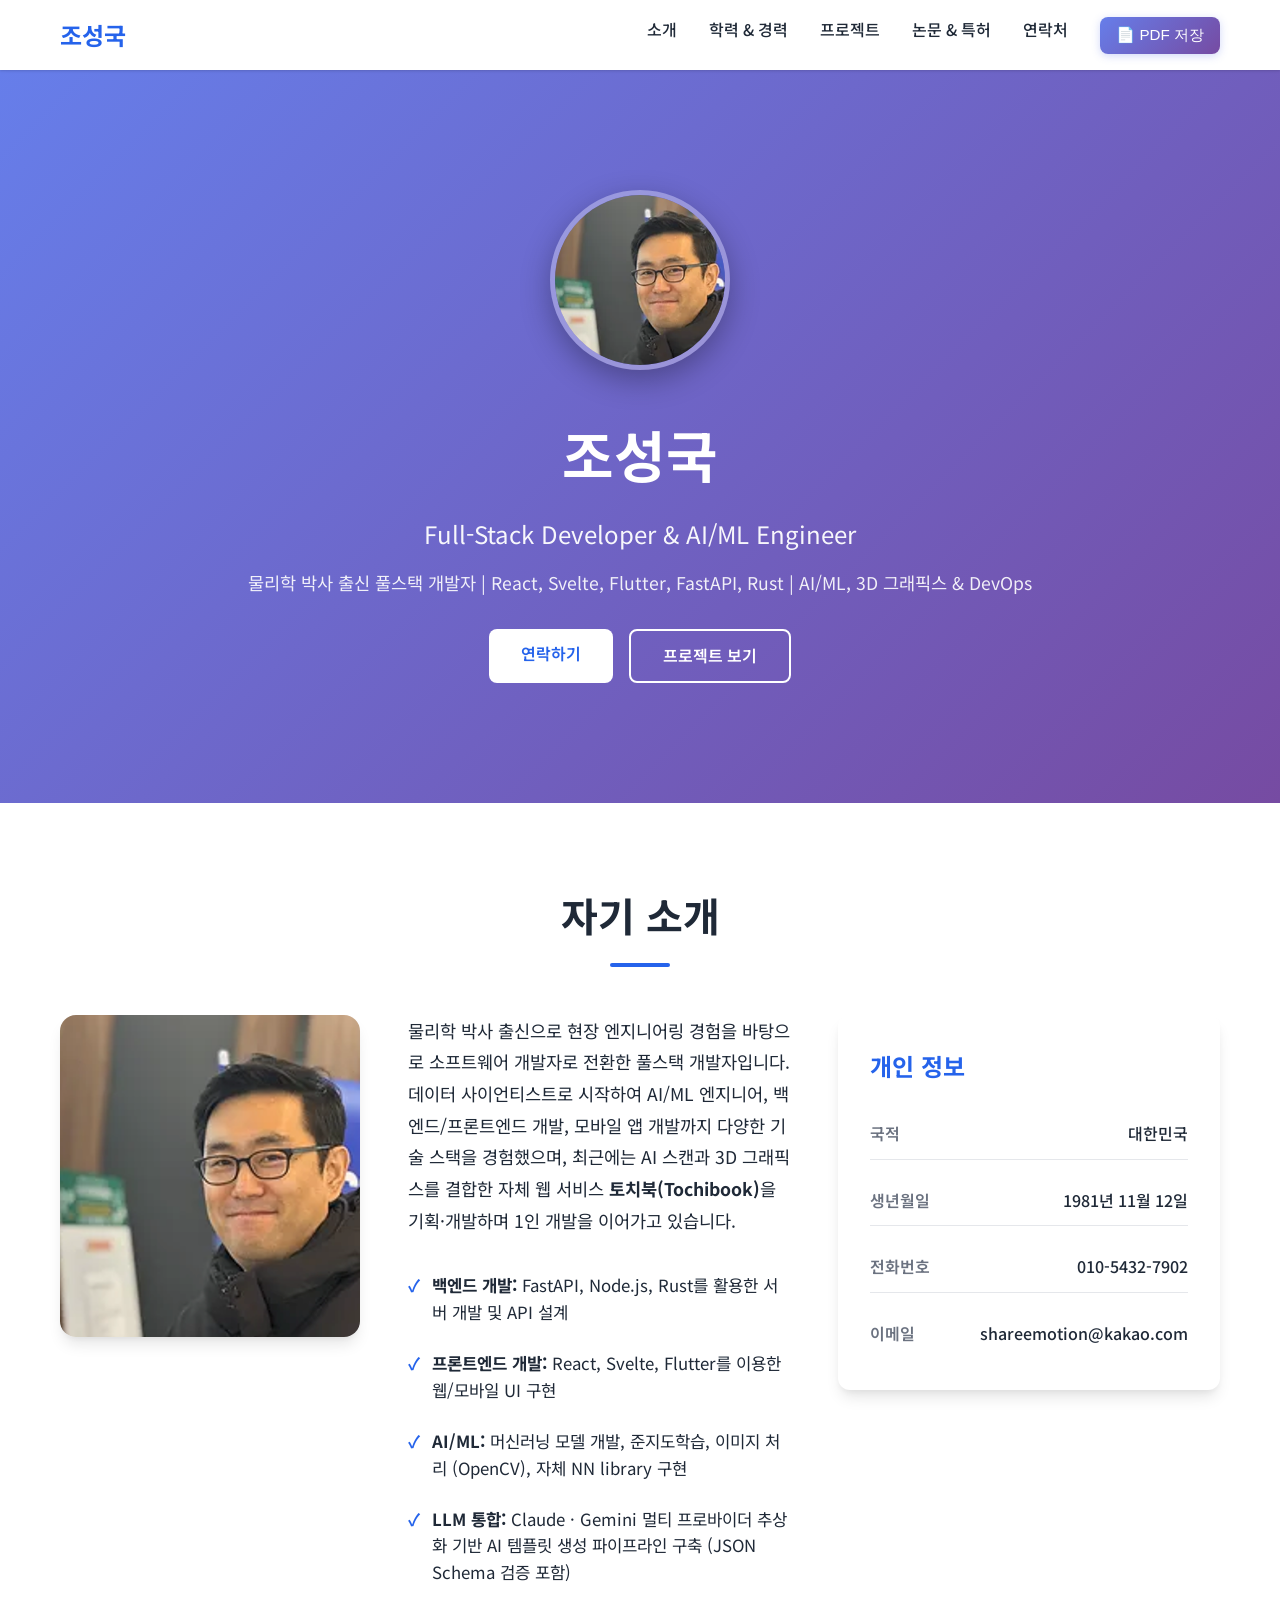
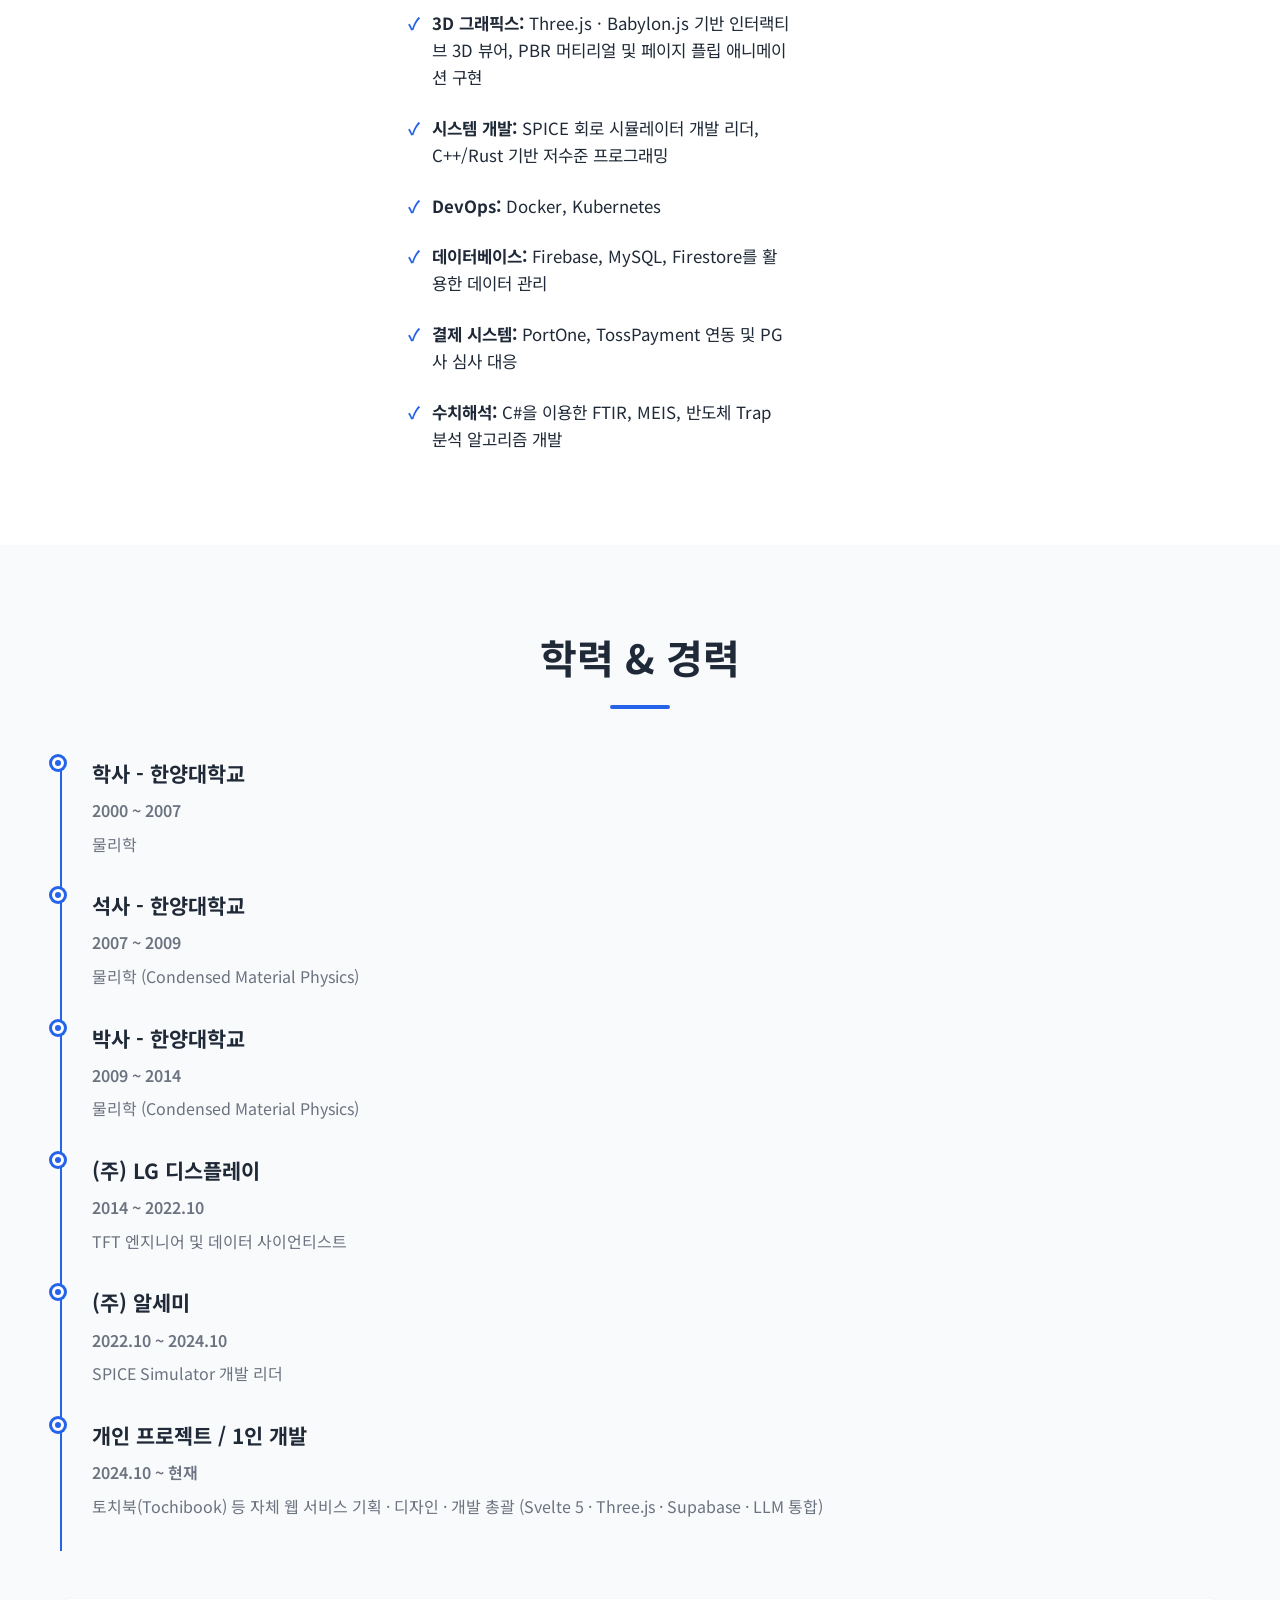
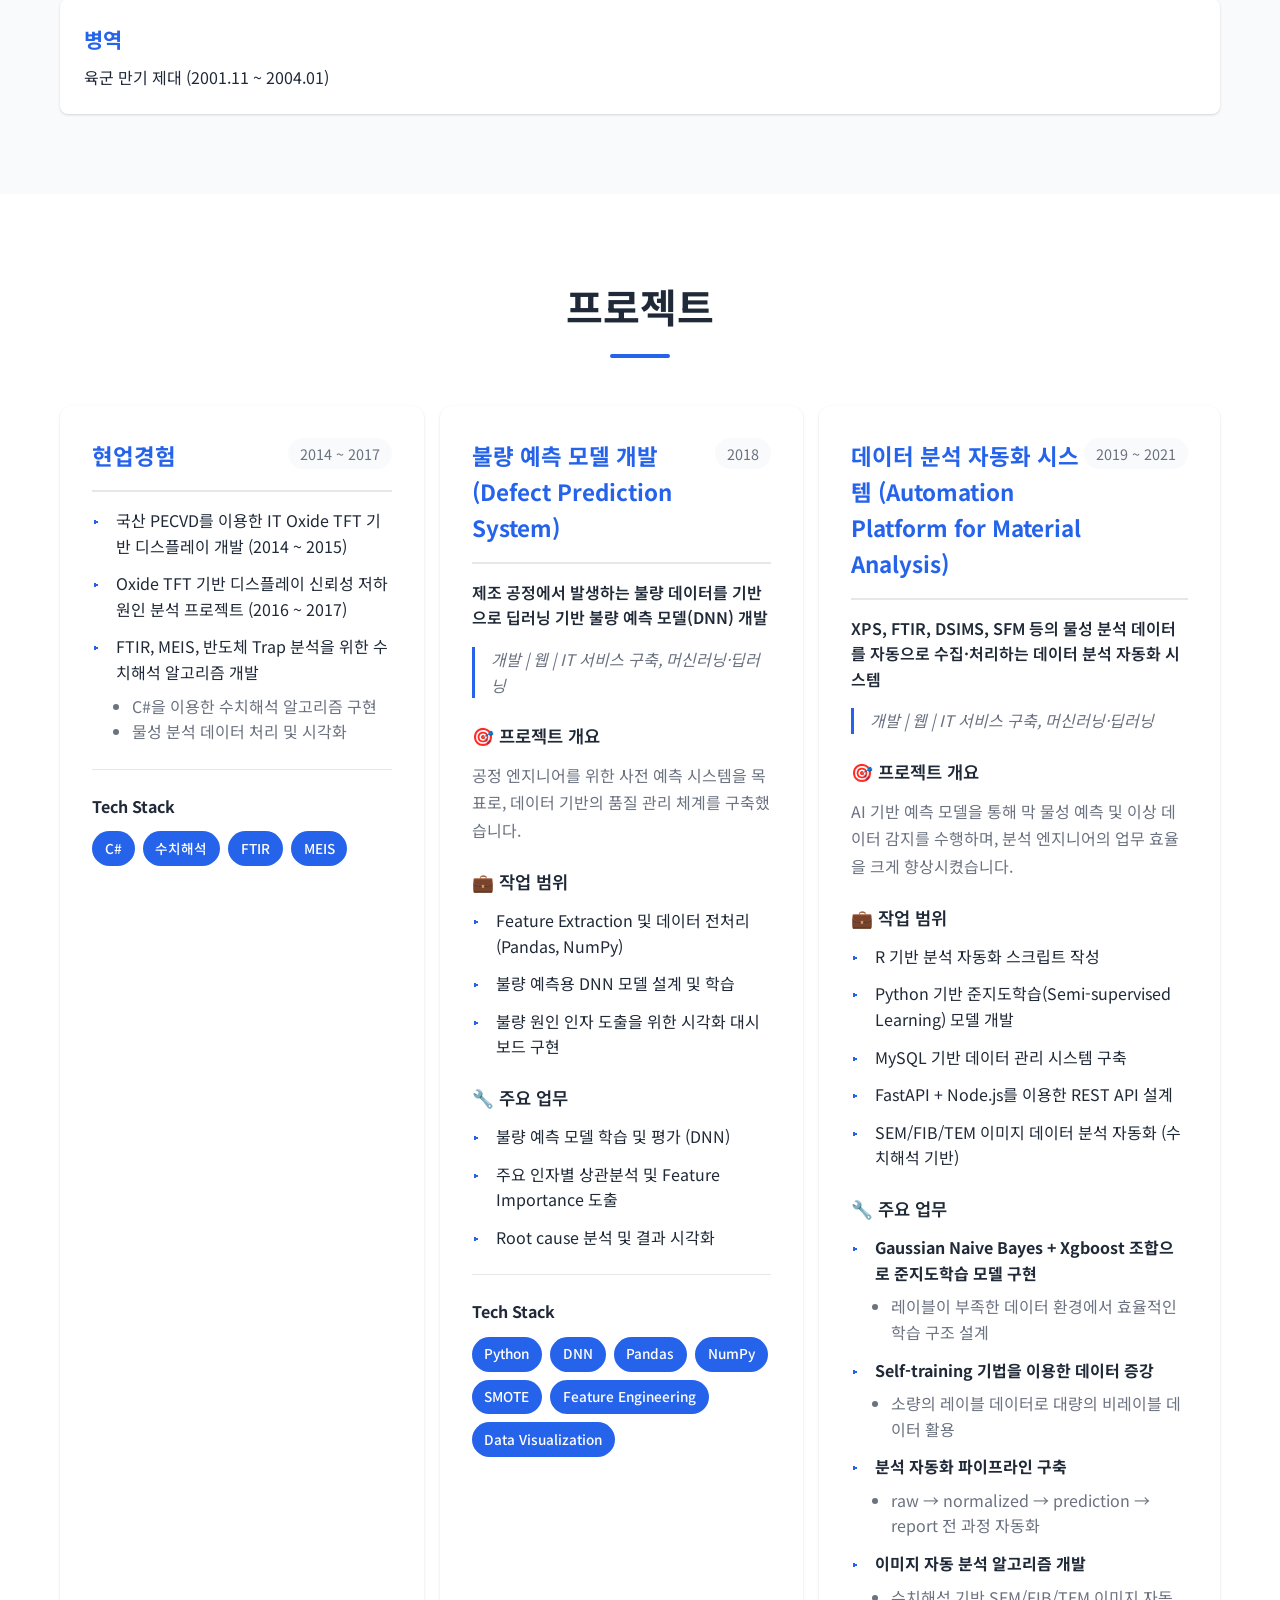
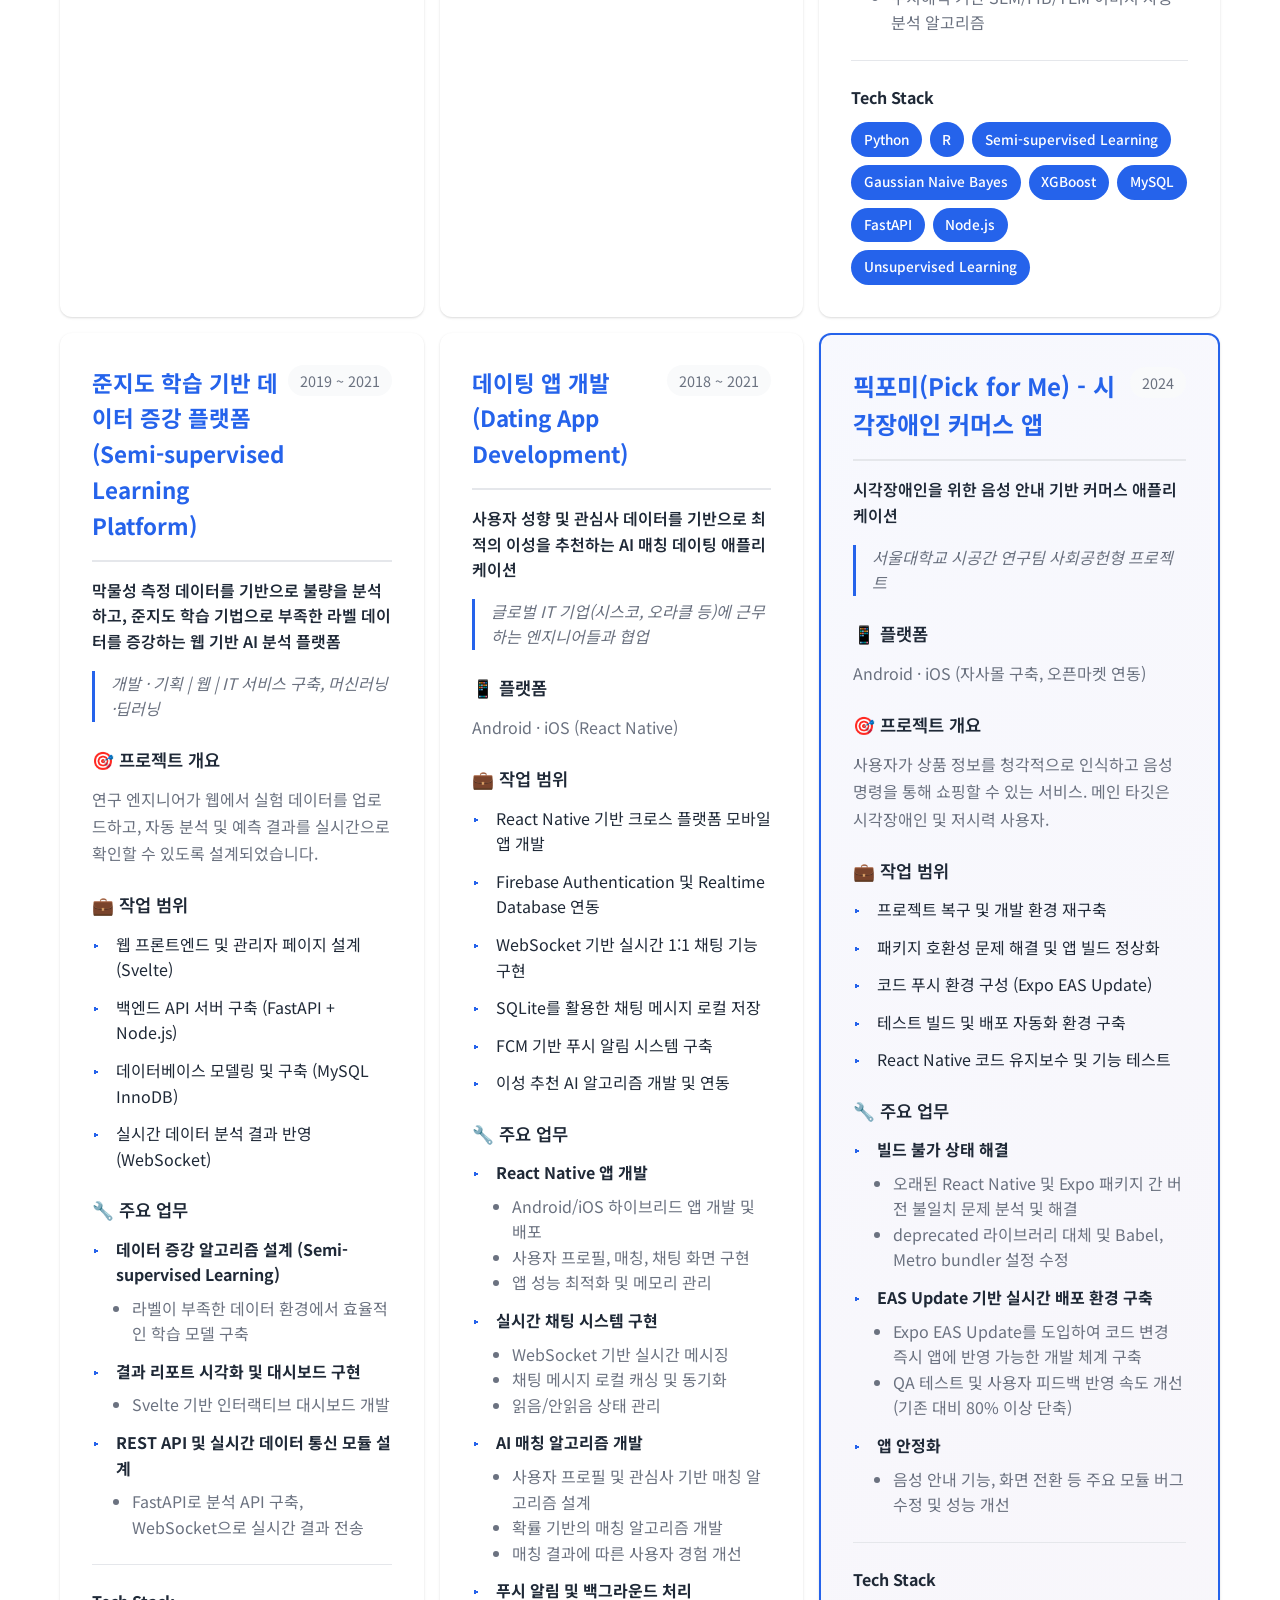
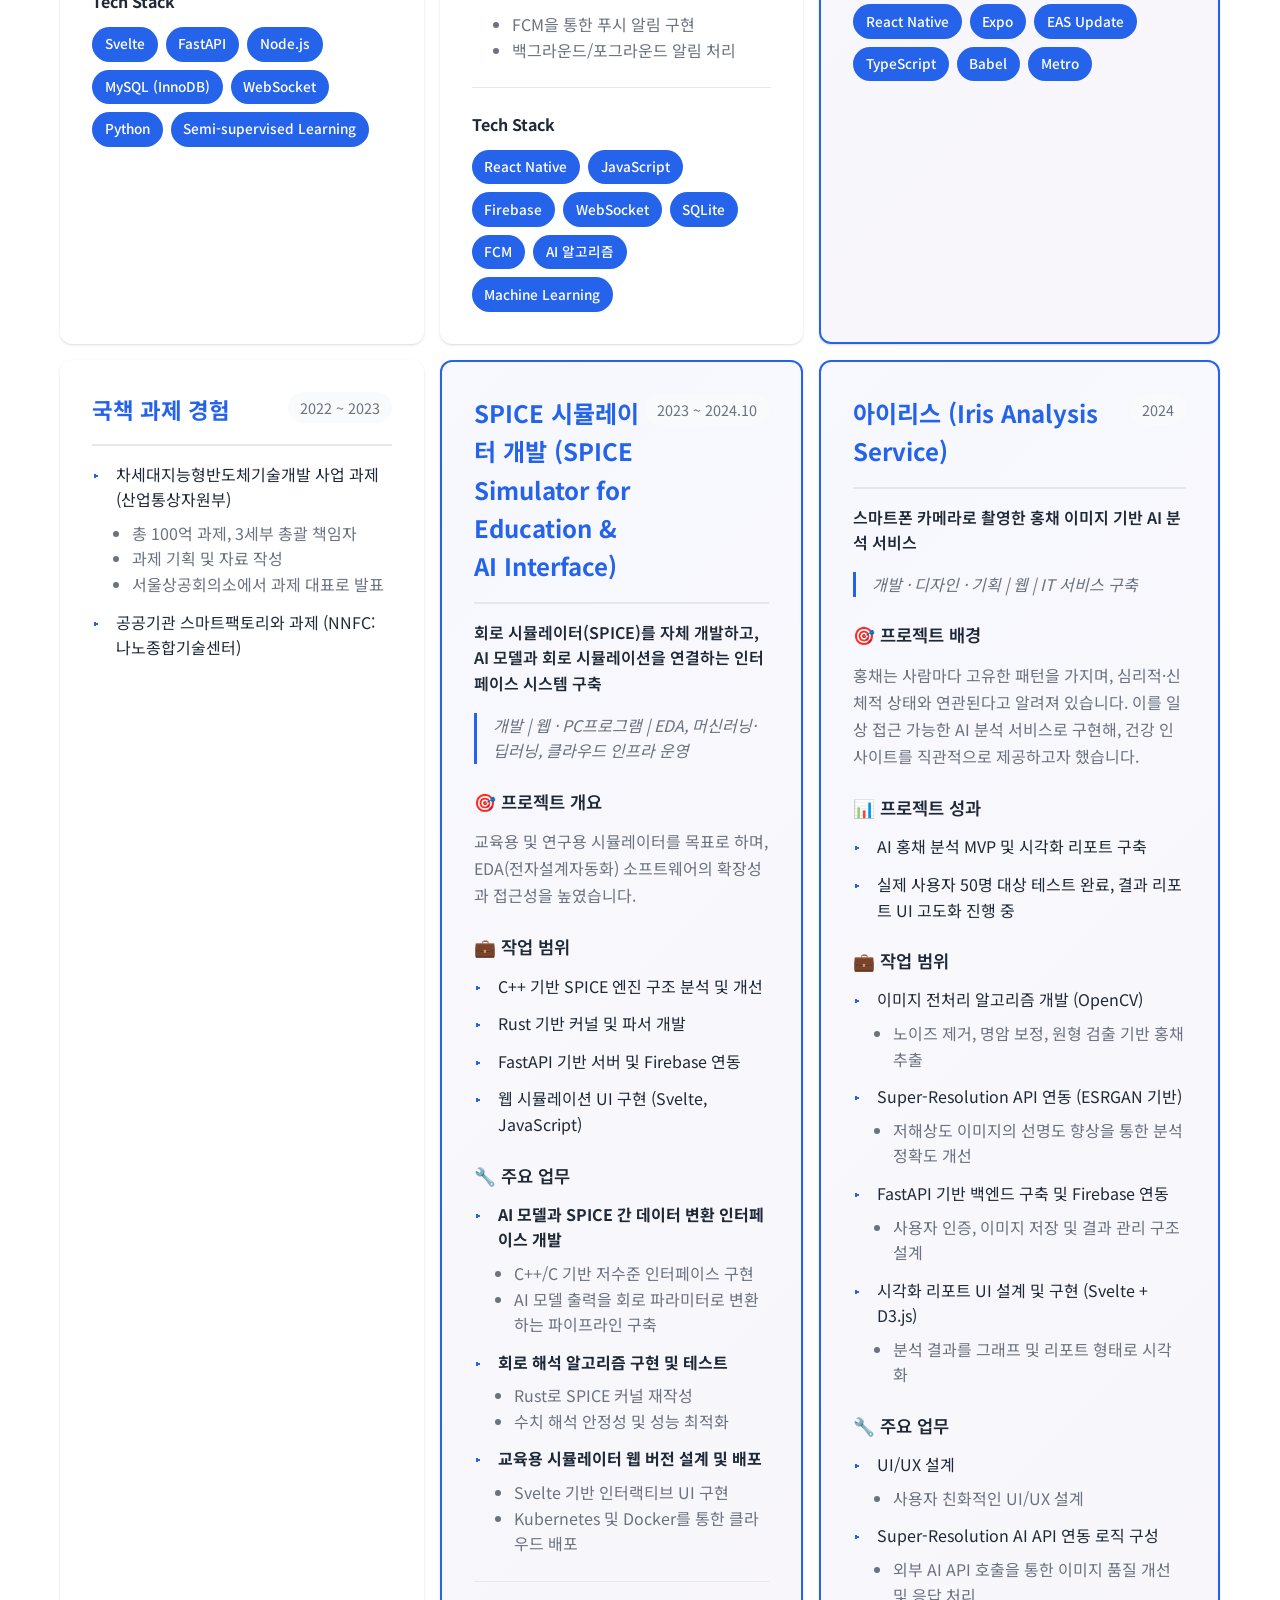
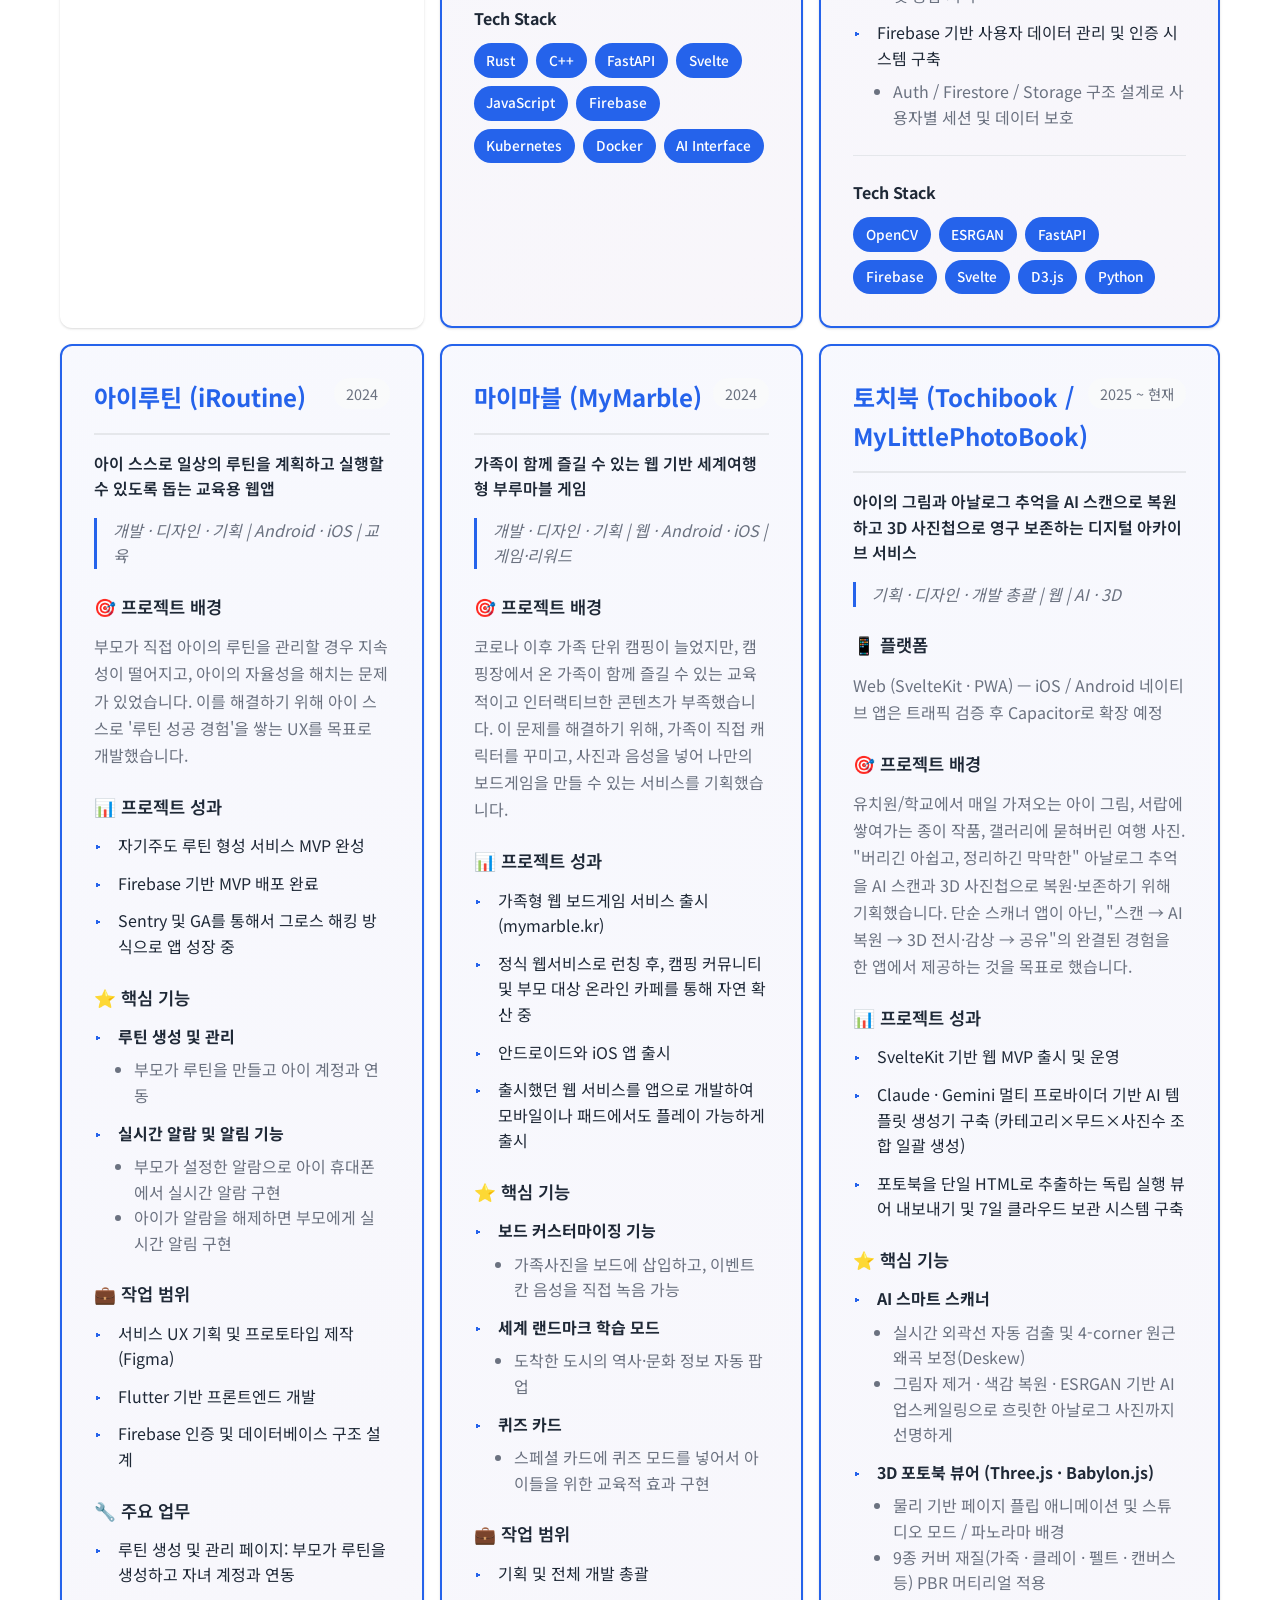
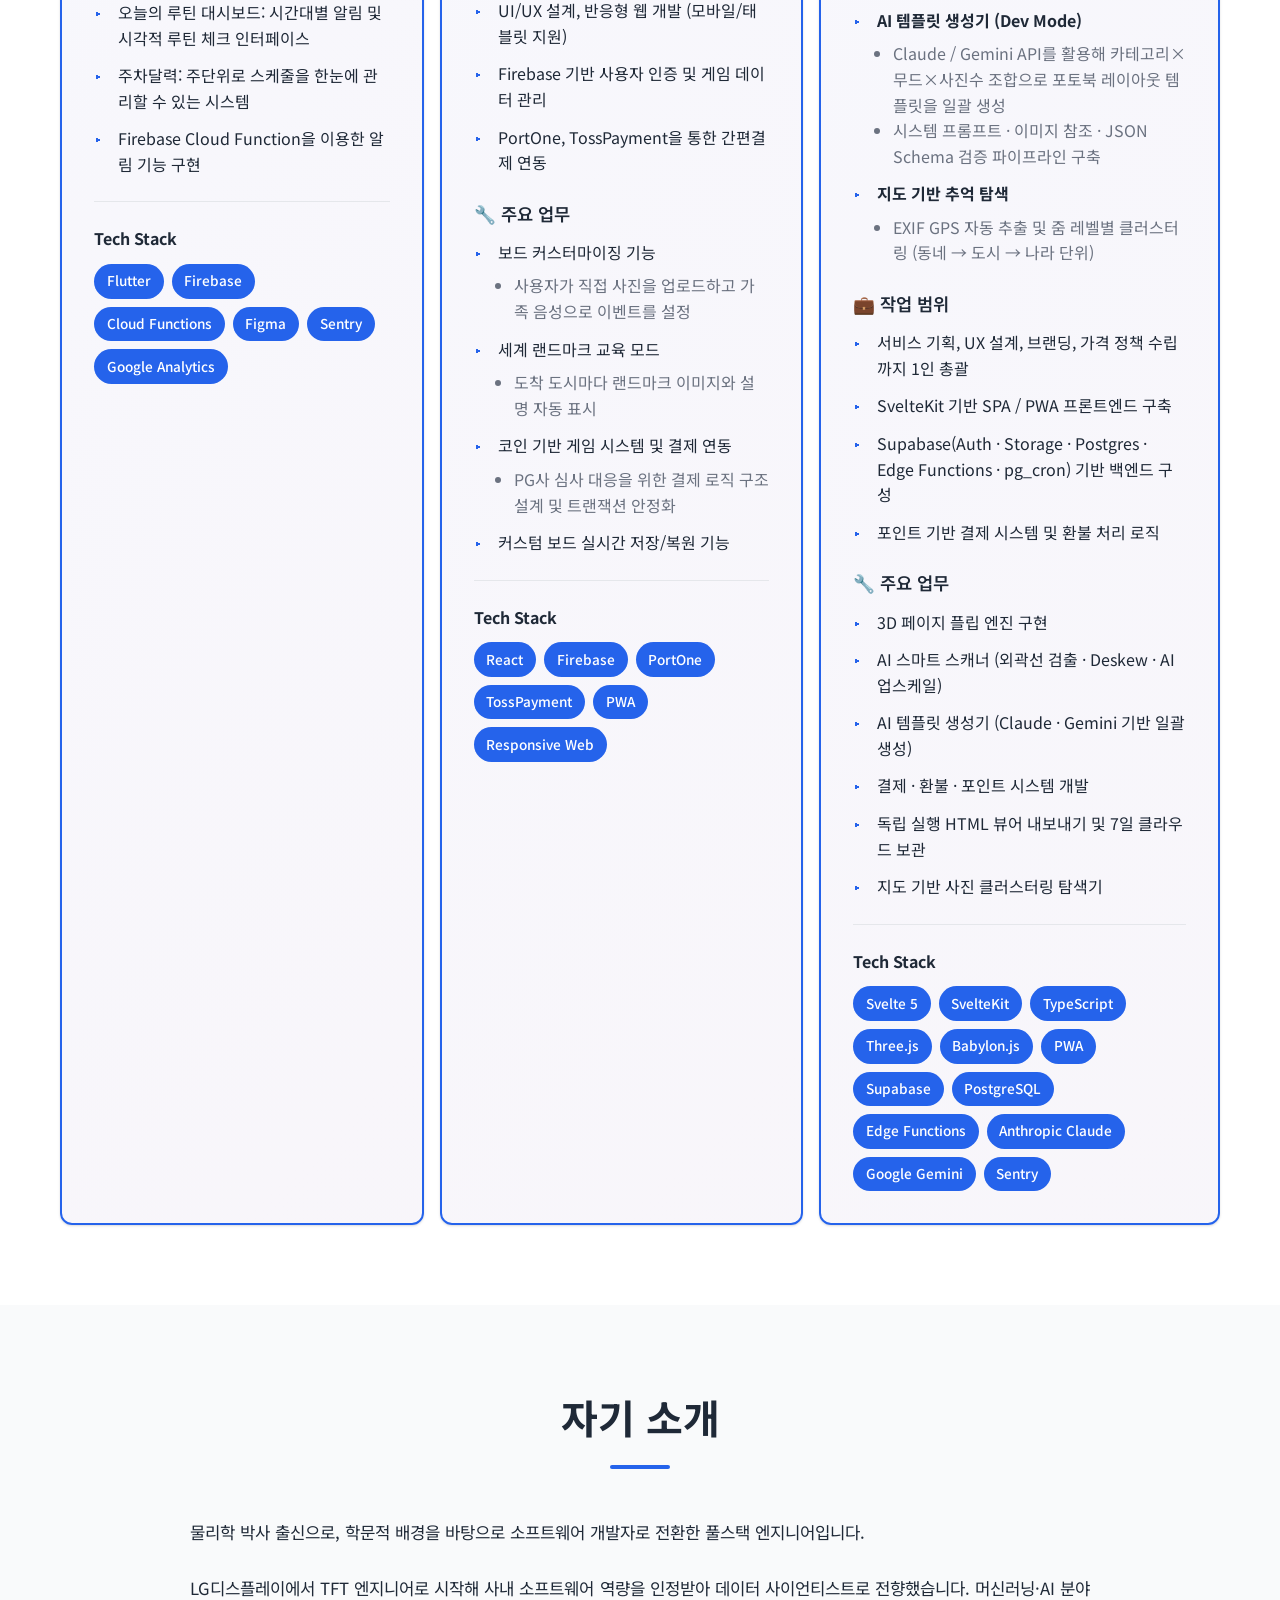
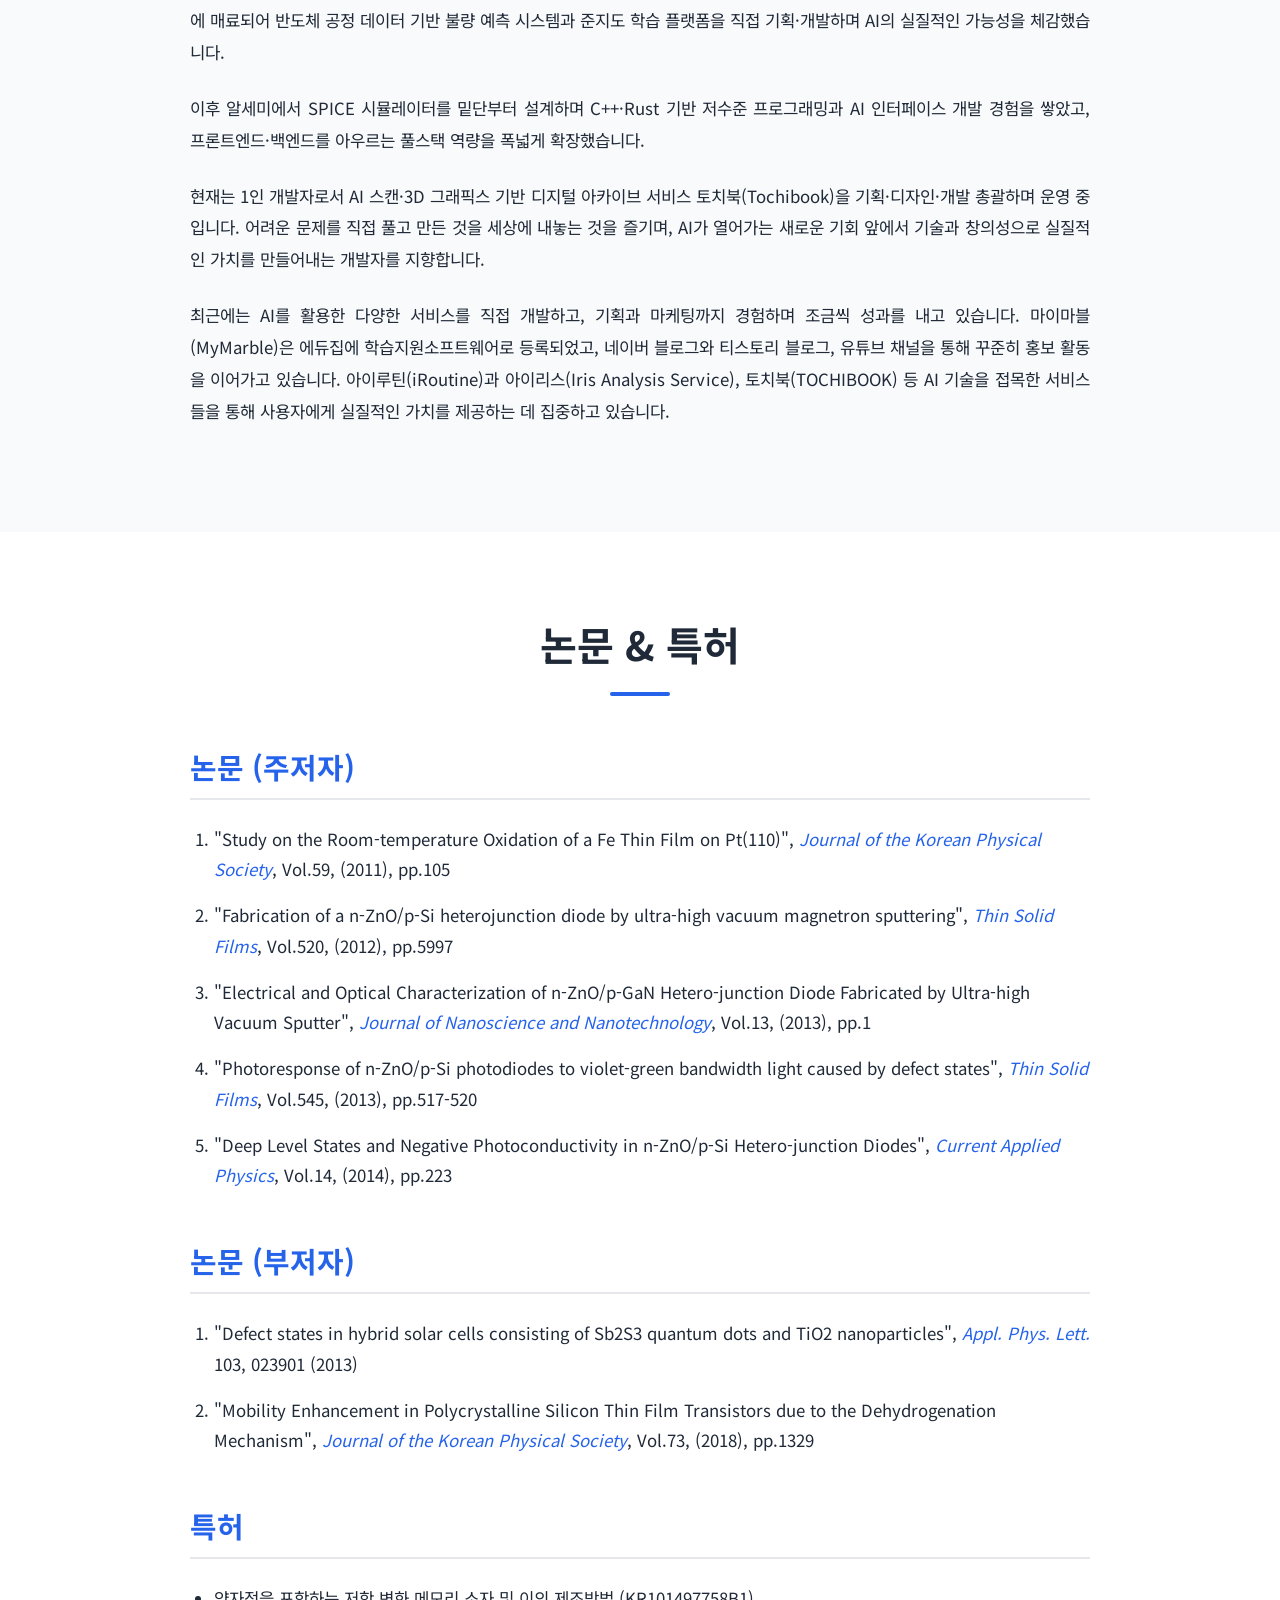
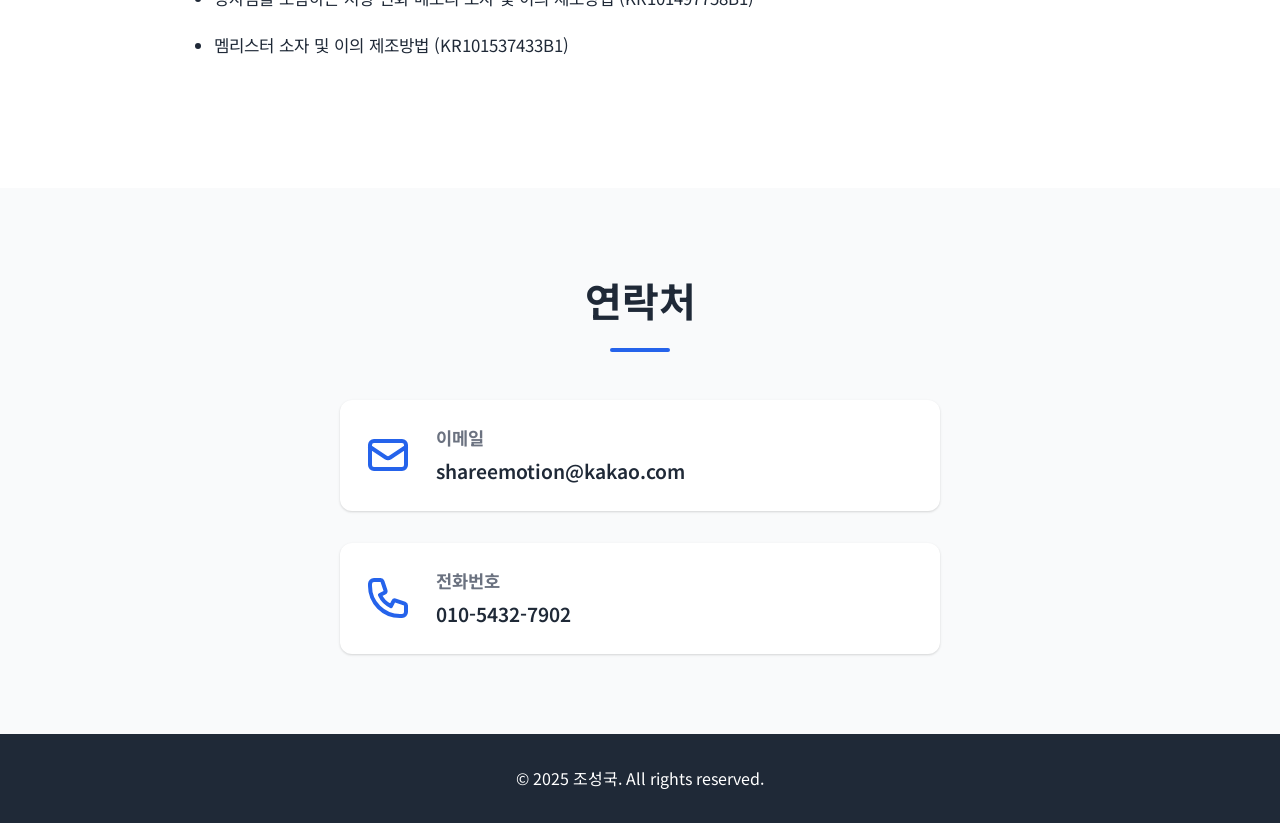
==== index.html @ 087a1f5e "fix: PDF 인쇄 시 빈 페이지 제거 및 동기 부여 섹션 요약 - @media print에서 .section 패딩을 20px로 축소하고 page-break-inside: avo" ====
<!doctype html>
<html lang="ko">
    <head>
        <meta charset="UTF-8" />
        <meta name="viewport" content="width=device-width, initial-scale=1.0" />
        <title>조성국 - AI & Semiconductor Engineer</title>
        <link rel="stylesheet" href="styles.css" />
        <link rel="preconnect" href="https://fonts.googleapis.com" />
        <link rel="preconnect" href="https://fonts.gstatic.com" crossorigin />
        <link
            href="https://fonts.googleapis.com/css2?family=Noto+Sans+KR:wght@300;400;500;700&display=swap"
            rel="stylesheet"
        />
    </head>
    <body>
        <!-- Navigation -->
        <nav class="navbar">
            <div class="container">
                <div class="nav-brand">조성국</div>
                <ul class="nav-menu">
                    <li><a href="#about">소개</a></li>
                    <li><a href="#education">학력 & 경력</a></li>
                    <li><a href="#projects">프로젝트</a></li>
                    <li><a href="#publications">논문 & 특허</a></li>
                    <li><a href="#contact">연락처</a></li>
                    <li>
                        <button id="pdfDownloadBtn" class="pdf-btn">
                            📄 PDF 저장
                        </button>
                    </li>
                </ul>
                <div class="hamburger">
                    <span></span>
                    <span></span>
                    <span></span>
                </div>
            </div>
        </nav>

        <!-- Hero Section -->
        <section class="hero">
            <div class="container">
                <div class="hero-content">
                    <div class="hero-image-wrapper">
                        <img
                            src="myImage.png"
                            alt="조성국 프로필"
                            class="hero-image"
                        />
                    </div>
                    <h1 class="hero-title">조성국</h1>
                    <p class="hero-subtitle">
                        Full-Stack Developer & AI/ML Engineer
                    </p>
                    <p class="hero-description">
                        물리학 박사 출신 풀스택 개발자 | React, Svelte, Flutter,
                        FastAPI, Rust | AI/ML, 3D 그래픽스 & DevOps
                    </p>
                    <div class="hero-buttons">
                        <a href="#contact" class="btn btn-primary">연락하기</a>
                        <a href="#projects" class="btn btn-secondary"
                            >프로젝트 보기</a
                        >
                    </div>
                </div>
            </div>
        </section>

        <!-- About Section -->
        <section id="about" class="section">
            <div class="container">
                <h2 class="section-title">자기 소개</h2>
                <div class="about-content">
                    <div class="about-image-container">
                        <img
                            src="myImage.png"
                            alt="조성국"
                            class="about-image"
                        />
                    </div>
                    <div class="about-text">
                        <p>
                            물리학 박사 출신으로 현장 엔지니어링 경험을 바탕으로
                            소프트웨어 개발자로 전환한 풀스택 개발자입니다.
                            데이터 사이언티스트로 시작하여 AI/ML 엔지니어,
                            백엔드/프론트엔드 개발, 모바일 앱 개발까지 다양한
                            기술 스택을 경험했으며, 최근에는 AI 스캔과 3D
                            그래픽스를 결합한 자체 웹 서비스
                            <strong>토치북(Tochibook)</strong>을 기획·개발하며
                            1인 개발을 이어가고 있습니다.
                        </p>
                        <ul class="highlight-list">
                            <li>
                                <strong>백엔드 개발:</strong> FastAPI, Node.js,
                                Rust를 활용한 서버 개발 및 API 설계
                            </li>
                            <li>
                                <strong>프론트엔드 개발:</strong> React, Svelte,
                                Flutter를 이용한 웹/모바일 UI 구현
                            </li>
                            <li>
                                <strong>AI/ML:</strong> 머신러닝 모델 개발,
                                준지도학습, 이미지 처리 (OpenCV), 자체 NN
                                library 구현
                            </li>
                            <li>
                                <strong>LLM 통합:</strong> Claude · Gemini 멀티
                                프로바이더 추상화 기반 AI 템플릿 생성 파이프라인
                                구축 (JSON Schema 검증 포함)
                            </li>
                            <li>
                                <strong>3D 그래픽스:</strong> Three.js ·
                                Babylon.js 기반 인터랙티브 3D 뷰어, PBR 머티리얼
                                및 페이지 플립 애니메이션 구현
                            </li>
                            <li>
                                <strong>시스템 개발:</strong> SPICE 회로
                                시뮬레이터 개발 리더, C++/Rust 기반 저수준
                                프로그래밍
                            </li>
                            <li><strong>DevOps:</strong> Docker, Kubernetes</li>
                            <li>
                                <strong>데이터베이스:</strong> Firebase, MySQL,
                                Firestore를 활용한 데이터 관리
                            </li>
                            <li>
                                <strong>결제 시스템:</strong> PortOne,
                                TossPayment 연동 및 PG사 심사 대응
                            </li>
                            <li>
                                <strong>수치해석:</strong> C#을 이용한 FTIR,
                                MEIS, 반도체 Trap 분석 알고리즘 개발
                            </li>
                        </ul>
                    </div>
                    <div class="personal-info">
                        <h3>개인 정보</h3>
                        <div class="info-grid">
                            <div class="info-item">
                                <span class="info-label">국적</span>
                                <span class="info-value">대한민국</span>
                            </div>
                            <div class="info-item">
                                <span class="info-label">생년월일</span>
                                <span class="info-value">1981년 11월 12일</span>
                            </div>
                            <div class="info-item">
                                <span class="info-label">전화번호</span>
                                <span class="info-value">010-5432-7902</span>
                            </div>
                            <div class="info-item">
                                <span class="info-label">이메일</span>
                                <span class="info-value"
                                    >shareemotion@kakao.com</span
                                >
                            </div>
                        </div>
                    </div>
                </div>
            </div>
        </section>

        <!-- Education & Career Section -->
        <section id="education" class="section section-gray">
            <div class="container">
                <h2 class="section-title">학력 & 경력</h2>

                <div class="timeline">
                    <div class="timeline-item">
                        <div class="timeline-marker"></div>
                        <div class="timeline-content">
                            <h3>학사 - 한양대학교</h3>
                            <p class="timeline-period">2000 ~ 2007</p>
                            <p>물리학</p>
                        </div>
                    </div>

                    <div class="timeline-item">
                        <div class="timeline-marker"></div>
                        <div class="timeline-content">
                            <h3>석사 - 한양대학교</h3>
                            <p class="timeline-period">2007 ~ 2009</p>
                            <p>물리학 (Condensed Material Physics)</p>
                        </div>
                    </div>

                    <div class="timeline-item">
                        <div class="timeline-marker"></div>
                        <div class="timeline-content">
                            <h3>박사 - 한양대학교</h3>
                            <p class="timeline-period">2009 ~ 2014</p>
                            <p>물리학 (Condensed Material Physics)</p>
                        </div>
                    </div>

                    <div class="timeline-item">
                        <div class="timeline-marker"></div>
                        <div class="timeline-content">
                            <h3>(주) LG 디스플레이</h3>
                            <p class="timeline-period">2014 ~ 2022.10</p>
                            <p>TFT 엔지니어 및 데이터 사이언티스트</p>
                        </div>
                    </div>

                    <div class="timeline-item">
                        <div class="timeline-marker"></div>
                        <div class="timeline-content">
                            <h3>(주) 알세미</h3>
                            <p class="timeline-period">2022.10 ~ 2024.10</p>
                            <p>SPICE Simulator 개발 리더</p>
                        </div>
                    </div>

                    <div class="timeline-item">
                        <div class="timeline-marker"></div>
                        <div class="timeline-content">
                            <h3>개인 프로젝트 / 1인 개발</h3>
                            <p class="timeline-period">2024.10 ~ 현재</p>
                            <p>
                                토치북(Tochibook) 등 자체 웹 서비스 기획 ·
                                디자인 · 개발 총괄 (Svelte 5 · Three.js ·
                                Supabase · LLM 통합)
                            </p>
                        </div>
                    </div>
                </div>

                <div class="military-service">
                    <h3>병역</h3>
                    <p>육군 만기 제대 (2001.11 ~ 2004.01)</p>
                </div>
            </div>
        </section>

        <!-- Projects Section -->
        <section id="projects" class="section">
            <div class="container">
                <h2 class="section-title">프로젝트</h2>

                <div class="projects-grid">
                    <!-- 현업경험 -->
                    <div class="project-card">
                        <div class="project-header">
                            <h3>현업경험</h3>
                            <span class="project-period">2014 ~ 2017</span>
                        </div>
                        <ul class="project-details">
                            <li>
                                국산 PECVD를 이용한 IT Oxide TFT 기반 디스플레이
                                개발 (2014 ~ 2015)
                            </li>
                            <li>
                                Oxide TFT 기반 디스플레이 신뢰성 저하 원인 분석
                                프로젝트 (2016 ~ 2017)
                            </li>
                            <li>
                                FTIR, MEIS, 반도체 Trap 분석을 위한 수치해석
                                알고리즘 개발
                                <ul>
                                    <li>C#을 이용한 수치해석 알고리즘 구현</li>
                                    <li>물성 분석 데이터 처리 및 시각화</li>
                                </ul>
                            </li>
                        </ul>
                        <div class="tech-stack">
                            <h4>Tech Stack</h4>
                            <div class="tags">
                                <span class="tag">C#</span>
                                <span class="tag">수치해석</span>
                                <span class="tag">FTIR</span>
                                <span class="tag">MEIS</span>
                            </div>
                        </div>
                    </div>

                    <!-- 불량 예측 모델 개발 -->
                    <div class="project-card">
                        <div class="project-header">
                            <h3>
                                불량 예측 모델 개발 (Defect Prediction System)
                            </h3>
                            <span class="project-period">2018</span>
                        </div>
                        <p class="project-description">
                            제조 공정에서 발생하는 불량 데이터를 기반으로 딥러닝
                            기반 불량 예측 모델(DNN) 개발
                        </p>
                        <p class="project-subtitle">
                            개발 | 웹 | IT 서비스 구축, 머신러닝·딥러닝
                        </p>

                        <div class="project-section">
                            <h4>🎯 프로젝트 개요</h4>
                            <p>
                                공정 엔지니어를 위한 사전 예측 시스템을 목표로,
                                데이터 기반의 품질 관리 체계를 구축했습니다.
                            </p>
                        </div>

                        <div class="project-section">
                            <h4>💼 작업 범위</h4>
                            <ul class="project-details">
                                <li>
                                    Feature Extraction 및 데이터 전처리 (Pandas,
                                    NumPy)
                                </li>
                                <li>불량 예측용 DNN 모델 설계 및 학습</li>
                                <li>
                                    불량 원인 인자 도출을 위한 시각화 대시보드
                                    구현
                                </li>
                            </ul>
                        </div>

                        <div class="project-section">
                            <h4>🔧 주요 업무</h4>
                            <ul class="project-details">
                                <li>불량 예측 모델 학습 및 평가 (DNN)</li>
                                <li>
                                    주요 인자별 상관분석 및 Feature Importance
                                    도출
                                </li>
                                <li>Root cause 분석 및 결과 시각화</li>
                            </ul>
                        </div>

                        <div class="tech-stack">
                            <h4>Tech Stack</h4>
                            <div class="tags">
                                <span class="tag">Python</span>
                                <span class="tag">DNN</span>
                                <span class="tag">Pandas</span>
                                <span class="tag">NumPy</span>
                                <span class="tag">SMOTE</span>
                                <span class="tag">Feature Engineering</span>
                                <span class="tag">Data Visualization</span>
                            </div>
                        </div>
                    </div>

                    <!-- 데이터 분석 자동화 시스템 -->
                    <div class="project-card">
                        <div class="project-header">
                            <h3>
                                데이터 분석 자동화 시스템 (Automation Platform
                                for Material Analysis)
                            </h3>
                            <span class="project-period">2019 ~ 2021</span>
                        </div>
                        <p class="project-description">
                            XPS, FTIR, DSIMS, SFM 등의 물성 분석 데이터를
                            자동으로 수집·처리하는 데이터 분석 자동화 시스템
                        </p>
                        <p class="project-subtitle">
                            개발 | 웹 | IT 서비스 구축, 머신러닝·딥러닝
                        </p>

                        <div class="project-section">
                            <h4>🎯 프로젝트 개요</h4>
                            <p>
                                AI 기반 예측 모델을 통해 막 물성 예측 및 이상
                                데이터 감지를 수행하며, 분석 엔지니어의 업무
                                효율을 크게 향상시켰습니다.
                            </p>
                        </div>

                        <div class="project-section">
                            <h4>💼 작업 범위</h4>
                            <ul class="project-details">
                                <li>R 기반 분석 자동화 스크립트 작성</li>
                                <li>
                                    Python 기반 준지도학습(Semi-supervised
                                    Learning) 모델 개발
                                </li>
                                <li>MySQL 기반 데이터 관리 시스템 구축</li>
                                <li>
                                    FastAPI + Node.js를 이용한 REST API 설계
                                </li>
                                <li>
                                    SEM/FIB/TEM 이미지 데이터 분석 자동화
                                    (수치해석 기반)
                                </li>
                            </ul>
                        </div>

                        <div class="project-section">
                            <h4>🔧 주요 업무</h4>
                            <ul class="project-details">
                                <li>
                                    <strong
                                        >Gaussian Naive Bayes + Xgboost 조합으로
                                        준지도학습 모델 구현</strong
                                    >
                                    <ul>
                                        <li>
                                            레이블이 부족한 데이터 환경에서
                                            효율적인 학습 구조 설계
                                        </li>
                                    </ul>
                                </li>
                                <li>
                                    <strong
                                        >Self-training 기법을 이용한 데이터
                                        증강</strong
                                    >
                                    <ul>
                                        <li>
                                            소량의 레이블 데이터로 대량의
                                            비레이블 데이터 활용
                                        </li>
                                    </ul>
                                </li>
                                <li>
                                    <strong>분석 자동화 파이프라인 구축</strong>
                                    <ul>
                                        <li>
                                            raw → normalized → prediction →
                                            report 전 과정 자동화
                                        </li>
                                    </ul>
                                </li>
                                <li>
                                    <strong
                                        >이미지 자동 분석 알고리즘 개발</strong
                                    >
                                    <ul>
                                        <li>
                                            수치해석 기반 SEM/FIB/TEM 이미지
                                            자동 분석 알고리즘
                                        </li>
                                    </ul>
                                </li>
                            </ul>
                        </div>

                        <div class="tech-stack">
                            <h4>Tech Stack</h4>
                            <div class="tags">
                                <span class="tag">Python</span>
                                <span class="tag">R</span>
                                <span class="tag"
                                    >Semi-supervised Learning</span
                                >
                                <span class="tag">Gaussian Naive Bayes</span>
                                <span class="tag">XGBoost</span>
                                <span class="tag">MySQL</span>
                                <span class="tag">FastAPI</span>
                                <span class="tag">Node.js</span>
                                <span class="tag">Unsupervised Learning</span>
                            </div>
                        </div>
                    </div>

                    <!-- 준지도 학습 기반 데이터 증강 플랫폼 -->
                    <div class="project-card">
                        <div class="project-header">
                            <h3>
                                준지도 학습 기반 데이터 증강 플랫폼
                                (Semi-supervised Learning Platform)
                            </h3>
                            <span class="project-period">2019 ~ 2021</span>
                        </div>
                        <p class="project-description">
                            막물성 측정 데이터를 기반으로 불량을 분석하고,
                            준지도 학습 기법으로 부족한 라벨 데이터를 증강하는
                            웹 기반 AI 분석 플랫폼
                        </p>
                        <p class="project-subtitle">
                            개발 · 기획 | 웹 | IT 서비스 구축, 머신러닝·딥러닝
                        </p>

                        <div class="project-section">
                            <h4>🎯 프로젝트 개요</h4>
                            <p>
                                연구 엔지니어가 웹에서 실험 데이터를 업로드하고,
                                자동 분석 및 예측 결과를 실시간으로 확인할 수
                                있도록 설계되었습니다.
                            </p>
                        </div>

                        <div class="project-section">
                            <h4>💼 작업 범위</h4>
                            <ul class="project-details">
                                <li>
                                    웹 프론트엔드 및 관리자 페이지 설계 (Svelte)
                                </li>
                                <li>
                                    백엔드 API 서버 구축 (FastAPI + Node.js)
                                </li>
                                <li>
                                    데이터베이스 모델링 및 구축 (MySQL InnoDB)
                                </li>
                                <li>
                                    실시간 데이터 분석 결과 반영 (WebSocket)
                                </li>
                            </ul>
                        </div>

                        <div class="project-section">
                            <h4>🔧 주요 업무</h4>
                            <ul class="project-details">
                                <li>
                                    <strong
                                        >데이터 증강 알고리즘 설계
                                        (Semi-supervised Learning)</strong
                                    >
                                    <ul>
                                        <li>
                                            라벨이 부족한 데이터 환경에서
                                            효율적인 학습 모델 구축
                                        </li>
                                    </ul>
                                </li>
                                <li>
                                    <strong
                                        >결과 리포트 시각화 및 대시보드
                                        구현</strong
                                    >
                                    <ul>
                                        <li>
                                            Svelte 기반 인터랙티브 대시보드 개발
                                        </li>
                                    </ul>
                                </li>
                                <li>
                                    <strong
                                        >REST API 및 실시간 데이터 통신 모듈
                                        설계</strong
                                    >
                                    <ul>
                                        <li>
                                            FastAPI로 분석 API 구축,
                                            WebSocket으로 실시간 결과 전송
                                        </li>
                                    </ul>
                                </li>
                            </ul>
                        </div>

                        <div class="tech-stack">
                            <h4>Tech Stack</h4>
                            <div class="tags">
                                <span class="tag">Svelte</span>
                                <span class="tag">FastAPI</span>
                                <span class="tag">Node.js</span>
                                <span class="tag">MySQL (InnoDB)</span>
                                <span class="tag">WebSocket</span>
                                <span class="tag">Python</span>
                                <span class="tag"
                                    >Semi-supervised Learning</span
                                >
                            </div>
                        </div>
                    </div>

                    <!-- Dating App Development -->
                    <div class="project-card">
                        <div class="project-header">
                            <h3>데이팅 앱 개발 (Dating App Development)</h3>
                            <span class="project-period">2018 ~ 2021</span>
                        </div>
                        <p class="project-description">
                            사용자 성향 및 관심사 데이터를 기반으로 최적의
                            이성을 추천하는 AI 매칭 데이팅 애플리케이션
                        </p>
                        <p class="project-subtitle">
                            글로벌 IT 기업(시스코, 오라클 등)에 근무하는
                            엔지니어들과 협업
                        </p>

                        <div class="project-section">
                            <h4>📱 플랫폼</h4>
                            <p>Android · iOS (React Native)</p>
                        </div>

                        <div class="project-section">
                            <h4>💼 작업 범위</h4>
                            <ul class="project-details">
                                <li>
                                    React Native 기반 크로스 플랫폼 모바일 앱
                                    개발
                                </li>
                                <li>
                                    Firebase Authentication 및 Realtime Database
                                    연동
                                </li>
                                <li>
                                    WebSocket 기반 실시간 1:1 채팅 기능 구현
                                </li>
                                <li>SQLite를 활용한 채팅 메시지 로컬 저장</li>
                                <li>FCM 기반 푸시 알림 시스템 구축</li>
                                <li>이성 추천 AI 알고리즘 개발 및 연동</li>
                            </ul>
                        </div>

                        <div class="project-section">
                            <h4>🔧 주요 업무</h4>
                            <ul class="project-details">
                                <li>
                                    <strong>React Native 앱 개발</strong>
                                    <ul>
                                        <li>
                                            Android/iOS 하이브리드 앱 개발 및
                                            배포
                                        </li>
                                        <li>
                                            사용자 프로필, 매칭, 채팅 화면 구현
                                        </li>
                                        <li>앱 성능 최적화 및 메모리 관리</li>
                                    </ul>
                                </li>
                                <li>
                                    <strong>실시간 채팅 시스템 구현</strong>
                                    <ul>
                                        <li>WebSocket 기반 실시간 메시징</li>
                                        <li>채팅 메시지 로컬 캐싱 및 동기화</li>
                                        <li>읽음/안읽음 상태 관리</li>
                                    </ul>
                                </li>
                                <li>
                                    <strong>AI 매칭 알고리즘 개발</strong>
                                    <ul>
                                        <li>
                                            사용자 프로필 및 관심사 기반 매칭
                                            알고리즘 설계
                                        </li>
                                        <li>확률 기반의 매칭 알고리즘 개발</li>
                                        <li>
                                            매칭 결과에 따른 사용자 경험 개선
                                        </li>
                                    </ul>
                                </li>
                                <li>
                                    <strong
                                        >푸시 알림 및 백그라운드 처리</strong
                                    >
                                    <ul>
                                        <li>FCM을 통한 푸시 알림 구현</li>
                                        <li>백그라운드/포그라운드 알림 처리</li>
                                    </ul>
                                </li>
                            </ul>
                        </div>

                        <div class="tech-stack">
                            <h4>Tech Stack</h4>
                            <div class="tags">
                                <span class="tag">React Native</span>
                                <span class="tag">JavaScript</span>
                                <span class="tag">Firebase</span>
                                <span class="tag">WebSocket</span>
                                <span class="tag">SQLite</span>
                                <span class="tag">FCM</span>
                                <span class="tag">AI 알고리즘</span>
                                <span class="tag">Machine Learning</span>
                            </div>
                        </div>
                    </div>

                    <!-- 픽포미(Pick for Me) -->
                    <div class="project-card project-card-featured">
                        <div class="project-header">
                            <h3>픽포미(Pick for Me) - 시각장애인 커머스 앱</h3>
                            <span class="project-period">2024</span>
                        </div>
                        <p class="project-description">
                            시각장애인을 위한 음성 안내 기반 커머스 애플리케이션
                        </p>
                        <p class="project-subtitle">
                            서울대학교 시공간 연구팀 사회공헌형 프로젝트
                        </p>

                        <div class="project-section">
                            <h4>📱 플랫폼</h4>
                            <p>Android · iOS (자사몰 구축, 오픈마켓 연동)</p>
                        </div>

                        <div class="project-section">
                            <h4>🎯 프로젝트 개요</h4>
                            <p>
                                사용자가 상품 정보를 청각적으로 인식하고 음성
                                명령을 통해 쇼핑할 수 있는 서비스. 메인 타깃은
                                시각장애인 및 저시력 사용자.
                            </p>
                        </div>

                        <div class="project-section">
                            <h4>💼 작업 범위</h4>
                            <ul class="project-details">
                                <li>프로젝트 복구 및 개발 환경 재구축</li>
                                <li>
                                    패키지 호환성 문제 해결 및 앱 빌드 정상화
                                </li>
                                <li>코드 푸시 환경 구성 (Expo EAS Update)</li>
                                <li>테스트 빌드 및 배포 자동화 환경 구축</li>
                                <li>
                                    React Native 코드 유지보수 및 기능 테스트
                                </li>
                            </ul>
                        </div>

                        <div class="project-section">
                            <h4>🔧 주요 업무</h4>
                            <ul class="project-details">
                                <li>
                                    <strong>빌드 불가 상태 해결</strong>
                                    <ul>
                                        <li>
                                            오래된 React Native 및 Expo 패키지
                                            간 버전 불일치 문제 분석 및 해결
                                        </li>
                                        <li>
                                            deprecated 라이브러리 대체 및 Babel,
                                            Metro bundler 설정 수정
                                        </li>
                                    </ul>
                                </li>
                                <li>
                                    <strong
                                        >EAS Update 기반 실시간 배포 환경
                                        구축</strong
                                    >
                                    <ul>
                                        <li>
                                            Expo EAS Update를 도입하여 코드 변경
                                            즉시 앱에 반영 가능한 개발 체계 구축
                                        </li>
                                        <li>
                                            QA 테스트 및 사용자 피드백 반영 속도
                                            개선 (기존 대비 80% 이상 단축)
                                        </li>
                                    </ul>
                                </li>
                                <li>
                                    <strong>앱 안정화</strong>
                                    <ul>
                                        <li>
                                            음성 안내 기능, 화면 전환 등 주요
                                            모듈 버그 수정 및 성능 개선
                                        </li>
                                    </ul>
                                </li>
                            </ul>
                        </div>

                        <div class="tech-stack">
                            <h4>Tech Stack</h4>
                            <div class="tags">
                                <span class="tag">React Native</span>
                                <span class="tag">Expo</span>
                                <span class="tag">EAS Update</span>
                                <span class="tag">TypeScript</span>
                                <span class="tag">Babel</span>
                                <span class="tag">Metro</span>
                            </div>
                        </div>
                    </div>

                    <!-- 국책 과제 경험 -->
                    <div class="project-card">
                        <div class="project-header">
                            <h3>국책 과제 경험</h3>
                            <span class="project-period">2022 ~ 2023</span>
                        </div>
                        <ul class="project-details">
                            <li>
                                차세대지능형반도체기술개발 사업 과제
                                (산업통상자원부)
                                <ul>
                                    <li>총 100억 과제, 3세부 총괄 책임자</li>
                                    <li>과제 기획 및 자료 작성</li>
                                    <li>서울상공회의소에서 과제 대표로 발표</li>
                                </ul>
                            </li>
                            <li>
                                공공기관 스마트팩토리와 과제 (NNFC:
                                나노종합기술센터)
                            </li>
                        </ul>
                    </div>

                    <!-- SPICE Simulator 개발 -->
                    <div class="project-card project-card-featured">
                        <div class="project-header">
                            <h3>
                                SPICE 시뮬레이터 개발 (SPICE Simulator for
                                Education & AI Interface)
                            </h3>
                            <span class="project-period">2023 ~ 2024.10</span>
                        </div>
                        <p class="project-description">
                            회로 시뮬레이터(SPICE)를 자체 개발하고, AI 모델과
                            회로 시뮬레이션을 연결하는 인터페이스 시스템 구축
                        </p>
                        <p class="project-subtitle">
                            개발 | 웹 · PC프로그램 | EDA, 머신러닝·딥러닝,
                            클라우드 인프라 운영
                        </p>

                        <div class="project-section">
                            <h4>🎯 프로젝트 개요</h4>
                            <p>
                                교육용 및 연구용 시뮬레이터를 목표로 하며,
                                EDA(전자설계자동화) 소프트웨어의 확장성과
                                접근성을 높였습니다.
                            </p>
                        </div>

                        <div class="project-section">
                            <h4>💼 작업 범위</h4>
                            <ul class="project-details">
                                <li>C++ 기반 SPICE 엔진 구조 분석 및 개선</li>
                                <li>Rust 기반 커널 및 파서 개발</li>
                                <li>FastAPI 기반 서버 및 Firebase 연동</li>
                                <li>
                                    웹 시뮬레이션 UI 구현 (Svelte, JavaScript)
                                </li>
                            </ul>
                        </div>

                        <div class="project-section">
                            <h4>🔧 주요 업무</h4>
                            <ul class="project-details">
                                <li>
                                    <strong
                                        >AI 모델과 SPICE 간 데이터 변환
                                        인터페이스 개발</strong
                                    >
                                    <ul>
                                        <li>
                                            C++/C 기반 저수준 인터페이스 구현
                                        </li>
                                        <li>
                                            AI 모델 출력을 회로 파라미터로
                                            변환하는 파이프라인 구축
                                        </li>
                                    </ul>
                                </li>
                                <li>
                                    <strong
                                        >회로 해석 알고리즘 구현 및
                                        테스트</strong
                                    >
                                    <ul>
                                        <li>Rust로 SPICE 커널 재작성</li>
                                        <li>수치 해석 안정성 및 성능 최적화</li>
                                    </ul>
                                </li>
                                <li>
                                    <strong
                                        >교육용 시뮬레이터 웹 버전 설계 및
                                        배포</strong
                                    >
                                    <ul>
                                        <li>Svelte 기반 인터랙티브 UI 구현</li>
                                        <li>
                                            Kubernetes 및 Docker를 통한 클라우드
                                            배포
                                        </li>
                                    </ul>
                                </li>
                            </ul>
                        </div>

                        <div class="tech-stack">
                            <h4>Tech Stack</h4>
                            <div class="tags">
                                <span class="tag">Rust</span>
                                <span class="tag">C++</span>
                                <span class="tag">FastAPI</span>
                                <span class="tag">Svelte</span>
                                <span class="tag">JavaScript</span>
                                <span class="tag">Firebase</span>
                                <span class="tag">Kubernetes</span>
                                <span class="tag">Docker</span>
                                <span class="tag">AI Interface</span>
                            </div>
                        </div>
                    </div>

                    <!-- 아이리스 (Iris Analysis Service) -->
                    <div class="project-card project-card-featured">
                        <div class="project-header">
                            <h3>아이리스 (Iris Analysis Service)</h3>
                            <span class="project-period">2024</span>
                        </div>
                        <p class="project-description">
                            스마트폰 카메라로 촬영한 홍채 이미지 기반 AI 분석
                            서비스
                        </p>
                        <p class="project-subtitle">
                            개발 · 디자인 · 기획 | 웹 | IT 서비스 구축
                        </p>

                        <div class="project-section">
                            <h4>🎯 프로젝트 배경</h4>
                            <p>
                                홍채는 사람마다 고유한 패턴을 가지며,
                                심리적·신체적 상태와 연관된다고 알려져 있습니다.
                                이를 일상 접근 가능한 AI 분석 서비스로 구현해,
                                건강 인사이트를 직관적으로 제공하고자 했습니다.
                            </p>
                        </div>

                        <div class="project-section">
                            <h4>📊 프로젝트 성과</h4>
                            <ul class="project-details">
                                <li>AI 홍채 분석 MVP 및 시각화 리포트 구축</li>
                                <li>
                                    실제 사용자 50명 대상 테스트 완료, 결과
                                    리포트 UI 고도화 진행 중
                                </li>
                            </ul>
                        </div>

                        <div class="project-section">
                            <h4>💼 작업 범위</h4>
                            <ul class="project-details">
                                <li>
                                    이미지 전처리 알고리즘 개발 (OpenCV)
                                    <ul>
                                        <li>
                                            노이즈 제거, 명암 보정, 원형 검출
                                            기반 홍채 추출
                                        </li>
                                    </ul>
                                </li>
                                <li>
                                    Super-Resolution API 연동 (ESRGAN 기반)
                                    <ul>
                                        <li>
                                            저해상도 이미지의 선명도 향상을 통한
                                            분석 정확도 개선
                                        </li>
                                    </ul>
                                </li>
                                <li>
                                    FastAPI 기반 백엔드 구축 및 Firebase 연동
                                    <ul>
                                        <li>
                                            사용자 인증, 이미지 저장 및 결과
                                            관리 구조 설계
                                        </li>
                                    </ul>
                                </li>
                                <li>
                                    시각화 리포트 UI 설계 및 구현 (Svelte +
                                    D3.js)
                                    <ul>
                                        <li>
                                            분석 결과를 그래프 및 리포트 형태로
                                            시각화
                                        </li>
                                    </ul>
                                </li>
                            </ul>
                        </div>

                        <div class="project-section">
                            <h4>🔧 주요 업무</h4>
                            <ul class="project-details">
                                <li>
                                    UI/UX 설계
                                    <ul>
                                        <li>사용자 친화적인 UI/UX 설계</li>
                                    </ul>
                                </li>
                                <li>
                                    Super-Resolution AI API 연동 로직 구성
                                    <ul>
                                        <li>
                                            외부 AI API 호출을 통한 이미지 품질
                                            개선 및 응답 처리
                                        </li>
                                    </ul>
                                </li>
                                <li>
                                    Firebase 기반 사용자 데이터 관리 및 인증
                                    시스템 구축
                                    <ul>
                                        <li>
                                            Auth / Firestore / Storage 구조
                                            설계로 사용자별 세션 및 데이터 보호
                                        </li>
                                    </ul>
                                </li>
                            </ul>
                        </div>

                        <div class="tech-stack">
                            <h4>Tech Stack</h4>
                            <div class="tags">
                                <span class="tag">OpenCV</span>
                                <span class="tag">ESRGAN</span>
                                <span class="tag">FastAPI</span>
                                <span class="tag">Firebase</span>
                                <span class="tag">Svelte</span>
                                <span class="tag">D3.js</span>
                                <span class="tag">Python</span>
                            </div>
                        </div>
                    </div>

                    <!-- 아이루틴 (iRoutine) -->
                    <div class="project-card project-card-featured">
                        <div class="project-header">
                            <h3>아이루틴 (iRoutine)</h3>
                            <span class="project-period">2024</span>
                        </div>
                        <p class="project-description">
                            아이 스스로 일상의 루틴을 계획하고 실행할 수 있도록
                            돕는 교육용 웹앱
                        </p>
                        <p class="project-subtitle">
                            개발 · 디자인 · 기획 | Android · iOS | 교육
                        </p>

                        <div class="project-section">
                            <h4>🎯 프로젝트 배경</h4>
                            <p>
                                부모가 직접 아이의 루틴을 관리할 경우 지속성이
                                떨어지고, 아이의 자율성을 해치는 문제가
                                있었습니다. 이를 해결하기 위해 아이 스스로 '루틴
                                성공 경험'을 쌓는 UX를 목표로 개발했습니다.
                            </p>
                        </div>

                        <div class="project-section">
                            <h4>📊 프로젝트 성과</h4>
                            <ul class="project-details">
                                <li>자기주도 루틴 형성 서비스 MVP 완성</li>
                                <li>Firebase 기반 MVP 배포 완료</li>
                                <li>
                                    Sentry 및 GA를 통해서 그로스 해킹 방식으로
                                    앱 성장 중
                                </li>
                            </ul>
                        </div>

                        <div class="project-section">
                            <h4>⭐ 핵심 기능</h4>
                            <ul class="project-details">
                                <li>
                                    <strong>루틴 생성 및 관리</strong>
                                    <ul>
                                        <li>
                                            부모가 루틴을 만들고 아이 계정과
                                            연동
                                        </li>
                                    </ul>
                                </li>
                                <li>
                                    <strong>실시간 알람 및 알림 기능</strong>
                                    <ul>
                                        <li>
                                            부모가 설정한 알람으로 아이
                                            휴대폰에서 실시간 알람 구현
                                        </li>
                                        <li>
                                            아이가 알람을 해제하면 부모에게
                                            실시간 알림 구현
                                        </li>
                                    </ul>
                                </li>
                            </ul>
                        </div>

                        <div class="project-section">
                            <h4>💼 작업 범위</h4>
                            <ul class="project-details">
                                <li>
                                    서비스 UX 기획 및 프로토타입 제작 (Figma)
                                </li>
                                <li>Flutter 기반 프론트엔드 개발</li>
                                <li>Firebase 인증 및 데이터베이스 구조 설계</li>
                            </ul>
                        </div>

                        <div class="project-section">
                            <h4>🔧 주요 업무</h4>
                            <ul class="project-details">
                                <li>
                                    루틴 생성 및 관리 페이지: 부모가 루틴을
                                    생성하고 자녀 계정과 연동
                                </li>
                                <li>
                                    오늘의 루틴 대시보드: 시간대별 알림 및
                                    시각적 루틴 체크 인터페이스
                                </li>
                                <li>
                                    주차달력: 주단위로 스케줄을 한눈에 관리할 수
                                    있는 시스템
                                </li>
                                <li>
                                    Firebase Cloud Function을 이용한 알림 기능
                                    구현
                                </li>
                            </ul>
                        </div>

                        <div class="tech-stack">
                            <h4>Tech Stack</h4>
                            <div class="tags">
                                <span class="tag">Flutter</span>
                                <span class="tag">Firebase</span>
                                <span class="tag">Cloud Functions</span>
                                <span class="tag">Figma</span>
                                <span class="tag">Sentry</span>
                                <span class="tag">Google Analytics</span>
                            </div>
                        </div>
                    </div>

                    <!-- 마이마블 (MyMarble) -->
                    <div class="project-card project-card-featured">
                        <div class="project-header">
                            <h3>마이마블 (MyMarble)</h3>
                            <span class="project-period">2024</span>
                        </div>
                        <p class="project-description">
                            가족이 함께 즐길 수 있는 웹 기반 세계여행형 부루마블
                            게임
                        </p>
                        <p class="project-subtitle">
                            개발 · 디자인 · 기획 | 웹 · Android · iOS |
                            게임·리워드
                        </p>

                        <div class="project-section">
                            <h4>🎯 프로젝트 배경</h4>
                            <p>
                                코로나 이후 가족 단위 캠핑이 늘었지만,
                                캠핑장에서 온 가족이 함께 즐길 수 있는
                                교육적이고 인터랙티브한 콘텐츠가 부족했습니다.
                                이 문제를 해결하기 위해, 가족이 직접 캐릭터를
                                꾸미고, 사진과 음성을 넣어 나만의 보드게임을
                                만들 수 있는 서비스를 기획했습니다.
                            </p>
                        </div>

                        <div class="project-section">
                            <h4>📊 프로젝트 성과</h4>
                            <ul class="project-details">
                                <li>
                                    가족형 웹 보드게임 서비스 출시 (mymarble.kr)
                                </li>
                                <li>
                                    정식 웹서비스로 런칭 후, 캠핑 커뮤니티 및
                                    부모 대상 온라인 카페를 통해 자연 확산 중
                                </li>
                                <li>안드로이드와 iOS 앱 출시</li>
                                <li>
                                    출시했던 웹 서비스를 앱으로 개발하여
                                    모바일이나 패드에서도 플레이 가능하게 출시
                                </li>
                            </ul>
                        </div>

                        <div class="project-section">
                            <h4>⭐ 핵심 기능</h4>
                            <ul class="project-details">
                                <li>
                                    <strong>보드 커스터마이징 기능</strong>
                                    <ul>
                                        <li>
                                            가족사진을 보드에 삽입하고, 이벤트
                                            칸 음성을 직접 녹음 가능
                                        </li>
                                    </ul>
                                </li>
                                <li>
                                    <strong>세계 랜드마크 학습 모드</strong>
                                    <ul>
                                        <li>
                                            도착한 도시의 역사·문화 정보 자동
                                            팝업
                                        </li>
                                    </ul>
                                </li>
                                <li>
                                    <strong>퀴즈 카드</strong>
                                    <ul>
                                        <li>
                                            스페셜 카드에 퀴즈 모드를 넣어서
                                            아이들을 위한 교육적 효과 구현
                                        </li>
                                    </ul>
                                </li>
                            </ul>
                        </div>

                        <div class="project-section">
                            <h4>💼 작업 범위</h4>
                            <ul class="project-details">
                                <li>기획 및 전체 개발 총괄</li>
                                <li>
                                    UI/UX 설계, 반응형 웹 개발 (모바일/태블릿
                                    지원)
                                </li>
                                <li>
                                    Firebase 기반 사용자 인증 및 게임 데이터
                                    관리
                                </li>
                                <li>
                                    PortOne, TossPayment을 통한 간편결제 연동
                                </li>
                            </ul>
                        </div>

                        <div class="project-section">
                            <h4>🔧 주요 업무</h4>
                            <ul class="project-details">
                                <li>
                                    보드 커스터마이징 기능
                                    <ul>
                                        <li>
                                            사용자가 직접 사진을 업로드하고 가족
                                            음성으로 이벤트를 설정
                                        </li>
                                    </ul>
                                </li>
                                <li>
                                    세계 랜드마크 교육 모드
                                    <ul>
                                        <li>
                                            도착 도시마다 랜드마크 이미지와 설명
                                            자동 표시
                                        </li>
                                    </ul>
                                </li>
                                <li>
                                    코인 기반 게임 시스템 및 결제 연동
                                    <ul>
                                        <li>
                                            PG사 심사 대응을 위한 결제 로직 구조
                                            설계 및 트랜잭션 안정화
                                        </li>
                                    </ul>
                                </li>
                                <li>커스텀 보드 실시간 저장/복원 기능</li>
                            </ul>
                        </div>

                        <div class="tech-stack">
                            <h4>Tech Stack</h4>
                            <div class="tags">
                                <span class="tag">React</span>
                                <span class="tag">Firebase</span>
                                <span class="tag">PortOne</span>
                                <span class="tag">TossPayment</span>
                                <span class="tag">PWA</span>
                                <span class="tag">Responsive Web</span>
                            </div>
                        </div>
                    </div>

                    <!-- 토치북 (Tochibook / MyLittlePhotoBook) -->
                    <div class="project-card project-card-featured">
                        <div class="project-header">
                            <h3>토치북 (Tochibook / MyLittlePhotoBook)</h3>
                            <span class="project-period">2025 ~ 현재</span>
                        </div>
                        <p class="project-description">
                            아이의 그림과 아날로그 추억을 AI 스캔으로 복원하고
                            3D 사진첩으로 영구 보존하는 디지털 아카이브 서비스
                        </p>
                        <p class="project-subtitle">
                            기획 · 디자인 · 개발 총괄 | 웹 | AI · 3D
                        </p>

                        <div class="project-section">
                            <h4>📱 플랫폼</h4>
                            <p>
                                Web (SvelteKit · PWA) — iOS / Android 네이티브
                                앱은 트래픽 검증 후 Capacitor로 확장 예정
                            </p>
                        </div>

                        <div class="project-section">
                            <h4>🎯 프로젝트 배경</h4>
                            <p>
                                유치원/학교에서 매일 가져오는 아이 그림, 서랍에
                                쌓여가는 종이 작품, 갤러리에 묻혀버린 여행 사진.
                                "버리긴 아쉽고, 정리하긴 막막한" 아날로그 추억을
                                AI 스캔과 3D 사진첩으로 복원·보존하기 위해
                                기획했습니다. 단순 스캐너 앱이 아닌, "스캔 → AI
                                복원 → 3D 전시·감상 → 공유"의 완결된 경험을 한
                                앱에서 제공하는 것을 목표로 했습니다.
                            </p>
                        </div>

                        <div class="project-section">
                            <h4>📊 프로젝트 성과</h4>
                            <ul class="project-details">
                                <li>SvelteKit 기반 웹 MVP 출시 및 운영</li>
                                <li>
                                    Claude · Gemini 멀티 프로바이더 기반 AI
                                    템플릿 생성기 구축 (카테고리×무드×사진수
                                    조합 일괄 생성)
                                </li>
                                <li>
                                    포토북을 단일 HTML로 추출하는 독립 실행 뷰어
                                    내보내기 및 7일 클라우드 보관 시스템 구축
                                </li>
                            </ul>
                        </div>

                        <div class="project-section">
                            <h4>⭐ 핵심 기능</h4>
                            <ul class="project-details">
                                <li>
                                    <strong>AI 스마트 스캐너</strong>
                                    <ul>
                                        <li>
                                            실시간 외곽선 자동 검출 및 4-corner
                                            원근 왜곡 보정(Deskew)
                                        </li>
                                        <li>
                                            그림자 제거 · 색감 복원 · ESRGAN
                                            기반 AI 업스케일링으로 흐릿한
                                            아날로그 사진까지 선명하게
                                        </li>
                                    </ul>
                                </li>
                                <li>
                                    <strong>
                                        3D 포토북 뷰어 (Three.js · Babylon.js)
                                    </strong>
                                    <ul>
                                        <li>
                                            물리 기반 페이지 플립 애니메이션 및
                                            스튜디오 모드 / 파노라마 배경
                                        </li>
                                        <li>
                                            9종 커버 재질(가죽 · 클레이 · 펠트 ·
                                            캔버스 등) PBR 머티리얼 적용
                                        </li>
                                    </ul>
                                </li>
                                <li>
                                    <strong>AI 템플릿 생성기 (Dev Mode)</strong>
                                    <ul>
                                        <li>
                                            Claude / Gemini API를 활용해
                                            카테고리×무드×사진수 조합으로 포토북
                                            레이아웃 템플릿을 일괄 생성
                                        </li>
                                        <li>
                                            시스템 프롬프트 · 이미지 참조 · JSON
                                            Schema 검증 파이프라인 구축
                                        </li>
                                    </ul>
                                </li>
                                <li>
                                    <strong>지도 기반 추억 탐색</strong>
                                    <ul>
                                        <li>
                                            EXIF GPS 자동 추출 및 줌 레벨별
                                            클러스터링 (동네 → 도시 → 나라 단위)
                                        </li>
                                    </ul>
                                </li>
                            </ul>
                        </div>

                        <div class="project-section">
                            <h4>💼 작업 범위</h4>
                            <ul class="project-details">
                                <li>
                                    서비스 기획, UX 설계, 브랜딩, 가격 정책
                                    수립까지 1인 총괄
                                </li>
                                <li>
                                    SvelteKit 기반 SPA / PWA 프론트엔드 구축
                                </li>
                                <li>
                                    Supabase(Auth · Storage · Postgres · Edge
                                    Functions · pg_cron) 기반 백엔드 구성
                                </li>
                                <li>
                                    포인트 기반 결제 시스템 및 환불 처리 로직
                                </li>
                            </ul>
                        </div>

                        <div class="project-section">
                            <h4>🔧 주요 업무</h4>
                            <ul class="project-details">
                                <li>3D 페이지 플립 엔진 구현</li>
                                <li>
                                    AI 스마트 스캐너 (외곽선 검출 · Deskew · AI
                                    업스케일)
                                </li>
                                <li>
                                    AI 템플릿 생성기 (Claude · Gemini 기반 일괄
                                    생성)
                                </li>
                                <li>결제 · 환불 · 포인트 시스템 개발</li>
                                <li>
                                    독립 실행 HTML 뷰어 내보내기 및 7일 클라우드
                                    보관
                                </li>
                                <li>지도 기반 사진 클러스터링 탐색기</li>
                            </ul>
                        </div>

                        <div class="tech-stack">
                            <h4>Tech Stack</h4>
                            <div class="tags">
                                <span class="tag">Svelte 5</span>
                                <span class="tag">SvelteKit</span>
                                <span class="tag">TypeScript</span>
                                <span class="tag">Three.js</span>
                                <span class="tag">Babylon.js</span>
                                <span class="tag">PWA</span>
                                <span class="tag">Supabase</span>
                                <span class="tag">PostgreSQL</span>
                                <span class="tag">Edge Functions</span>
                                <span class="tag">Anthropic Claude</span>
                                <span class="tag">Google Gemini</span>
                                <span class="tag">Sentry</span>
                            </div>
                        </div>
                    </div>
                </div>
            </div>
        </section>

        <!-- Motivation Section -->
        <section class="section section-gray">
            <div class="container">
                <h2 class="section-title">자기 소개</h2>
                <div class="motivation-content">
                    <div class="motivation-text">
                        <p>
                            물리학 박사 출신으로, 학문적 배경을 바탕으로
                            소프트웨어 개발자로 전환한 풀스택 엔지니어입니다.
                        </p>

                        <p>
                            LG디스플레이에서 TFT 엔지니어로 시작해 사내 소프트웨어
                            역량을 인정받아 데이터 사이언티스트로 전향했습니다.
                            머신러닝·AI 분야에 매료되어 반도체 공정 데이터 기반
                            불량 예측 시스템과 준지도 학습 플랫폼을 직접 기획·개발하며
                            AI의 실질적인 가능성을 체감했습니다.
                        </p>

                        <p>
                            이후 알세미에서 SPICE 시뮬레이터를 밑단부터 설계하며
                            C++·Rust 기반 저수준 프로그래밍과 AI 인터페이스 개발
                            경험을 쌓았고, 프론트엔드·백엔드를 아우르는 풀스택
                            역량을 폭넓게 확장했습니다.
                        </p>

                        <p>
                            현재는 1인 개발자로서 AI 스캔·3D 그래픽스 기반
                            디지털 아카이브 서비스 토치북(Tochibook)을 기획·디자인·개발
                            총괄하며 운영 중입니다. 어려운 문제를 직접 풀고 만든
                            것을 세상에 내놓는 것을 즐기며, AI가 열어가는 새로운
                            기회 앞에서 기술과 창의성으로 실질적인 가치를 만들어내는
                            개발자를 지향합니다.
                        </p>

                        <p>
                            최근에는 AI를 활용한 다양한 서비스를 직접 개발하고, 기획과 마케팅까지
                            경험하며 조금씩 성과를 내고 있습니다. 마이마블(MyMarble)은
                            에듀집에 학습지원소프트웨어로 등록되었고, 네이버 블로그와
                            티스토리 블로그, 유튜브 채널을 통해 꾸준히 홍보 활동을 이어가고
                            있습니다. 아이루틴(iRoutine)과 아이리스(Iris Analysis Service),
                            토치북(TOCHIBOOK) 등 AI 기술을 접목한 서비스들을 통해
                            사용자에게 실질적인 가치를 제공하는 데 집중하고 있습니다.
                        </p>
                    </div>
                </div>
            </div>
        </section>

        <!-- Publications Section -->
        <section id="publications" class="section">
            <div class="container">
                <h2 class="section-title">논문 & 특허</h2>

                <div class="publications-container">
                    <div class="publication-category">
                        <h3>논문 (주저자)</h3>
                        <ol class="publication-list">
                            <li>
                                "Study on the Room-temperature Oxidation of a Fe
                                Thin Film on Pt(110)",
                                <em>Journal of the Korean Physical Society</em>,
                                Vol.59, (2011), pp.105
                            </li>
                            <li>
                                "Fabrication of a n-ZnO/p-Si heterojunction
                                diode by ultra-high vacuum magnetron
                                sputtering", <em>Thin Solid Films</em>, Vol.520,
                                (2012), pp.5997
                            </li>
                            <li>
                                "Electrical and Optical Characterization of
                                n-ZnO/p-GaN Hetero-junction Diode Fabricated by
                                Ultra-high Vacuum Sputter",
                                <em
                                    >Journal of Nanoscience and
                                    Nanotechnology</em
                                >, Vol.13, (2013), pp.1
                            </li>
                            <li>
                                "Photoresponse of n-ZnO/p-Si photodiodes to
                                violet-green bandwidth light caused by defect
                                states", <em>Thin Solid Films</em>, Vol.545,
                                (2013), pp.517-520
                            </li>
                            <li>
                                "Deep Level States and Negative
                                Photoconductivity in n-ZnO/p-Si Hetero-junction
                                Diodes", <em>Current Applied Physics</em>,
                                Vol.14, (2014), pp.223
                            </li>
                        </ol>
                    </div>

                    <div class="publication-category">
                        <h3>논문 (부저자)</h3>
                        <ol class="publication-list">
                            <li>
                                "Defect states in hybrid solar cells consisting
                                of Sb2S3 quantum dots and TiO2 nanoparticles",
                                <em>Appl. Phys. Lett.</em> 103, 023901 (2013)
                            </li>
                            <li>
                                "Mobility Enhancement in Polycrystalline Silicon
                                Thin Film Transistors due to the Dehydrogenation
                                Mechanism",
                                <em>Journal of the Korean Physical Society</em>,
                                Vol.73, (2018), pp.1329
                            </li>
                        </ol>
                    </div>

                    <div class="publication-category">
                        <h3>특허</h3>
                        <ul class="patent-list">
                            <li>
                                양자점을 포함하는 저항 변화 메모리 소자 및 이의
                                제조방법 (KR101497758B1)
                            </li>
                            <li>
                                멤리스터 소자 및 이의 제조방법 (KR101537433B1)
                            </li>
                        </ul>
                    </div>
                </div>
            </div>
        </section>

        <!-- Contact Section -->
        <section id="contact" class="section section-gray">
            <div class="container">
                <h2 class="section-title">연락처</h2>
                <div class="contact-content">
                    <div class="contact-info">
                        <div class="contact-item">
                            <svg
                                class="contact-icon"
                                fill="none"
                                stroke="currentColor"
                                viewBox="0 0 24 24"
                            >
                                <path
                                    stroke-linecap="round"
                                    stroke-linejoin="round"
                                    stroke-width="2"
                                    d="M3 8l7.89 5.26a2 2 0 002.22 0L21 8M5 19h14a2 2 0 002-2V7a2 2 0 00-2-2H5a2 2 0 00-2 2v10a2 2 0 002 2z"
                                ></path>
                            </svg>
                            <div>
                                <h4>이메일</h4>
                                <a href="mailto:shareemotion@kakao.com"
                                    >shareemotion@kakao.com</a
                                >
                            </div>
                        </div>
                        <div class="contact-item">
                            <svg
                                class="contact-icon"
                                fill="none"
                                stroke="currentColor"
                                viewBox="0 0 24 24"
                            >
                                <path
                                    stroke-linecap="round"
                                    stroke-linejoin="round"
                                    stroke-width="2"
                                    d="M3 5a2 2 0 012-2h3.28a1 1 0 01.948.684l1.498 4.493a1 1 0 01-.502 1.21l-2.257 1.13a11.042 11.042 0 005.516 5.516l1.13-2.257a1 1 0 011.21-.502l4.493 1.498a1 1 0 01.684.949V19a2 2 0 01-2 2h-1C9.716 21 3 14.284 3 6V5z"
                                ></path>
                            </svg>
                            <div>
                                <h4>전화번호</h4>
                                <a href="tel:010-5432-7902">010-5432-7902</a>
                            </div>
                        </div>
                    </div>
                </div>
            </div>
        </section>

        <!-- Footer -->
        <footer class="footer">
            <div class="container">
                <p>&copy; 2025 조성국. All rights reserved.</p>
            </div>
        </footer>

        <script src="script.js"></script>
    </body>
</html>
---- styles.css ----
* {
    margin: 0;
    padding: 0;
    box-sizing: border-box;
}

:root {
    --primary-color: #2563eb;
    --secondary-color: #1e40af;
    --text-dark: #1f2937;
    --text-light: #6b7280;
    --bg-light: #f9fafb;
    --bg-white: #ffffff;
    --border-color: #e5e7eb;
    --shadow: 0 1px 3px 0 rgba(0, 0, 0, 0.1), 0 1px 2px 0 rgba(0, 0, 0, 0.06);
    --shadow-lg: 0 10px 15px -3px rgba(0, 0, 0, 0.1), 0 4px 6px -2px rgba(0, 0, 0, 0.05);
}

body {
    font-family: 'Noto Sans KR', -apple-system, BlinkMacSystemFont, 'Segoe UI', sans-serif;
    color: var(--text-dark);
    line-height: 1.6;
    overflow-x: hidden;
}

.container {
    max-width: 1200px;
    margin: 0 auto;
    padding: 0 20px;
}

/* Navigation */
.navbar {
    background: var(--bg-white);
    box-shadow: var(--shadow);
    position: sticky;
    top: 0;
    z-index: 1000;
    transition: all 0.3s ease;
}

.navbar .container {
    display: flex;
    justify-content: space-between;
    align-items: center;
    padding: 1rem 20px;
}

.nav-brand {
    font-size: 1.5rem;
    font-weight: 700;
    color: var(--primary-color);
}

.nav-menu {
    display: flex;
    list-style: none;
    gap: 2rem;
}

.nav-menu a {
    color: var(--text-dark);
    text-decoration: none;
    font-weight: 500;
    transition: color 0.3s ease;
}

.nav-menu a:hover {
    color: var(--primary-color);
}

.pdf-btn {
    background: linear-gradient(135deg, #667eea 0%, #764ba2 100%);
    color: white;
    border: none;
    padding: 0.5rem 1rem;
    border-radius: 8px;
    font-weight: 500;
    cursor: pointer;
    transition: all 0.3s ease;
    font-size: 0.95rem;
    box-shadow: 0 2px 8px rgba(102, 126, 234, 0.3);
}

.pdf-btn:hover {
    transform: translateY(-2px);
    box-shadow: 0 4px 12px rgba(102, 126, 234, 0.4);
}

.hamburger {
    display: none;
    flex-direction: column;
    cursor: pointer;
    gap: 4px;
}

.hamburger span {
    width: 25px;
    height: 3px;
    background: var(--text-dark);
    transition: all 0.3s ease;
}

/* Hero Section */
.hero {
    background: linear-gradient(135deg, #667eea 0%, #764ba2 100%);
    color: white;
    padding: 120px 0;
    text-align: center;
}

.hero-content {
    max-width: 800px;
    margin: 0 auto;
}

.hero-image-wrapper {
    margin-bottom: 2rem;
    animation: fadeInUp 0.8s ease;
}

.hero-image {
    width: 180px;
    height: 180px;
    border-radius: 50%;
    object-fit: cover;
    border: 5px solid rgba(255, 255, 255, 0.3);
    box-shadow: 0 10px 30px rgba(0, 0, 0, 0.3);
    transition: transform 0.3s ease;
}

.hero-image:hover {
    transform: scale(1.05);
}

.hero-title {
    font-size: 3.5rem;
    font-weight: 700;
    margin-bottom: 1rem;
    animation: fadeInUp 0.8s ease;
}

.hero-subtitle {
    font-size: 1.5rem;
    margin-bottom: 1rem;
    opacity: 0.95;
    animation: fadeInUp 0.8s ease 0.2s backwards;
}

.hero-description {
    font-size: 1.1rem;
    margin-bottom: 2rem;
    opacity: 0.9;
    animation: fadeInUp 0.8s ease 0.4s backwards;
}

.hero-buttons {
    display: flex;
    gap: 1rem;
    justify-content: center;
    animation: fadeInUp 0.8s ease 0.6s backwards;
}

.btn {
    padding: 12px 32px;
    border-radius: 8px;
    text-decoration: none;
    font-weight: 600;
    transition: all 0.3s ease;
    display: inline-block;
}

.btn-primary {
    background: white;
    color: var(--primary-color);
}

.btn-primary:hover {
    transform: translateY(-2px);
    box-shadow: var(--shadow-lg);
}

.btn-secondary {
    background: transparent;
    color: white;
    border: 2px solid white;
}

.btn-secondary:hover {
    background: white;
    color: var(--primary-color);
}

/* Sections */
.section {
    padding: 80px 0;
}

.section-gray {
    background: var(--bg-light);
}

.section-title {
    font-size: 2.5rem;
    font-weight: 700;
    text-align: center;
    margin-bottom: 3rem;
    color: var(--text-dark);
    position: relative;
}

.section-title::after {
    content: '';
    display: block;
    width: 60px;
    height: 4px;
    background: var(--primary-color);
    margin: 1rem auto 0;
    border-radius: 2px;
}

/* About Section */
.about-content {
    display: grid;
    grid-template-columns: 300px 1fr 1fr;
    gap: 3rem;
    align-items: start;
}

.about-image-container {
    position: sticky;
    top: 100px;
}

.about-image {
    width: 100%;
    border-radius: 16px;
    box-shadow: var(--shadow-lg);
    transition: transform 0.3s ease;
}

.about-image:hover {
    transform: translateY(-5px);
    box-shadow: 0 20px 25px -5px rgba(0, 0, 0, 0.1), 0 10px 10px -5px rgba(0, 0, 0, 0.04);
}

.about-text p {
    margin-bottom: 1.5rem;
    font-size: 1.1rem;
    line-height: 1.8;
}

.highlight-list {
    list-style: none;
    padding-left: 0;
}

.highlight-list li {
    padding: 0.75rem 0;
    padding-left: 1.5rem;
    position: relative;
    font-size: 1.05rem;
}

.highlight-list li::before {
    content: '✓';
    position: absolute;
    left: 0;
    color: var(--primary-color);
    font-weight: bold;
}

.personal-info {
    background: var(--bg-white);
    padding: 2rem;
    border-radius: 12px;
    box-shadow: var(--shadow-lg);
}

.personal-info h3 {
    font-size: 1.5rem;
    margin-bottom: 1.5rem;
    color: var(--primary-color);
}

.info-grid {
    display: flex;
    flex-direction: column;
    gap: 1rem;
}

.info-item {
    display: flex;
    justify-content: space-between;
    padding: 0.75rem 0;
    border-bottom: 1px solid var(--border-color);
}

.info-item:last-child {
    border-bottom: none;
}

.info-label {
    font-weight: 600;
    color: var(--text-light);
}

.info-value {
    color: var(--text-dark);
    font-weight: 500;
}

/* Timeline */
.timeline {
    position: relative;
    padding-left: 2rem;
    margin: 2rem 0;
}

.timeline::before {
    content: '';
    position: absolute;
    left: 0;
    top: 0;
    bottom: 0;
    width: 2px;
    background: var(--primary-color);
}

.timeline-item {
    position: relative;
    padding-bottom: 2rem;
}

.timeline-marker {
    position: absolute;
    left: -2.5rem;
    top: 0;
    width: 12px;
    height: 12px;
    border-radius: 50%;
    background: var(--primary-color);
    border: 3px solid var(--bg-white);
    box-shadow: 0 0 0 3px var(--primary-color);
}

.timeline-content h3 {
    font-size: 1.3rem;
    margin-bottom: 0.5rem;
    color: var(--text-dark);
}

.timeline-period {
    color: var(--primary-color);
    font-weight: 600;
    margin-bottom: 0.5rem;
}

.timeline-content p {
    color: var(--text-light);
}

.military-service {
    margin-top: 3rem;
    padding: 1.5rem;
    background: var(--bg-white);
    border-radius: 8px;
    box-shadow: var(--shadow);
}

.military-service h3 {
    font-size: 1.3rem;
    margin-bottom: 0.5rem;
    color: var(--primary-color);
}

/* Projects */
.projects-grid {
    display: grid;
    grid-template-columns: repeat(3, 1fr);
    gap: 1rem;
}

.project-card {
    background: var(--bg-white);
    padding: 2rem;
    border-radius: 12px;
    box-shadow: var(--shadow);
    transition: all 0.3s ease;
}

.project-card:hover {
    transform: translateY(-5px);
    box-shadow: var(--shadow-lg);
}

.project-card-featured {
    border: 2px solid var(--primary-color);
    background: linear-gradient(135deg, rgba(102, 126, 234, 0.05) 0%, rgba(118, 75, 162, 0.05) 100%);
}

.project-card-featured .project-header h3 {
    font-size: 1.5rem;
}

.project-subtitle {
    color: var(--text-light);
    font-style: italic;
    margin-bottom: 1.5rem;
    padding-left: 1rem;
    border-left: 3px solid var(--primary-color);
}

.project-section {
    margin-bottom: 1.5rem;
}

.project-section h4 {
    font-size: 1.1rem;
    color: var(--text-dark);
    margin-bottom: 0.75rem;
    font-weight: 600;
}

.project-section p {
    color: var(--text-light);
    line-height: 1.7;
}

.highlight-box {
    background: var(--bg-white);
    padding: 1rem;
    margin-bottom: 0.75rem;
    border-radius: 8px;
    border-left: 4px solid var(--primary-color);
    box-shadow: var(--shadow);
}

.highlight-box p {
    margin: 0;
    line-height: 1.7;
}

.highlight-box strong {
    color: var(--primary-color);
    display: block;
    margin-bottom: 0.25rem;
}

.project-header {
    display: flex;
    justify-content: space-between;
    align-items: start;
    margin-bottom: 1rem;
    padding-bottom: 1rem;
    border-bottom: 2px solid var(--border-color);
}

.project-header h3 {
    font-size: 1.4rem;
    color: var(--primary-color);
}

.project-period {
    background: var(--bg-light);
    padding: 0.25rem 0.75rem;
    border-radius: 20px;
    font-size: 0.9rem;
    color: var(--text-light);
    white-space: nowrap;
}

.project-description {
    font-weight: 600;
    margin-bottom: 1rem;
    color: var(--text-dark);
}

.project-details {
    list-style: none;
    padding-left: 0;
}

.project-details > li {
    margin-bottom: 0.75rem;
    padding-left: 1.5rem;
    position: relative;
}

.project-details > li::before {
    content: '▸';
    position: absolute;
    left: 0;
    color: var(--primary-color);
}

.project-details ul {
    margin-top: 0.5rem;
    margin-left: 1rem;
    list-style: disc;
    color: var(--text-light);
}

.tech-stack {
    margin-top: 1.5rem;
    padding-top: 1.5rem;
    border-top: 1px solid var(--border-color);
}

.tech-stack h4 {
    font-size: 1rem;
    margin-bottom: 0.75rem;
    color: var(--text-dark);
}

.tags {
    display: flex;
    flex-wrap: wrap;
    gap: 0.5rem;
}

.tag {
    background: var(--primary-color);
    color: white;
    padding: 0.4rem 0.8rem;
    border-radius: 20px;
    font-size: 0.85rem;
    font-weight: 500;
}

/* Motivation Section */
.motivation-content {
    max-width: 900px;
    margin: 0 auto;
}

.motivation-text p {
    margin-bottom: 1.5rem;
    font-size: 1.05rem;
    line-height: 1.9;
    text-align: justify;
}

/* Publications */
.publications-container {
    max-width: 900px;
    margin: 0 auto;
}

.publication-category {
    margin-bottom: 3rem;
}

.publication-category h3 {
    font-size: 1.8rem;
    margin-bottom: 1.5rem;
    color: var(--primary-color);
    padding-bottom: 0.5rem;
    border-bottom: 2px solid var(--border-color);
}

.publication-list,
.patent-list {
    padding-left: 1.5rem;
}

.publication-list li,
.patent-list li {
    margin-bottom: 1rem;
    line-height: 1.8;
    font-size: 1.05rem;
}

.publication-list em {
    color: var(--primary-color);
    font-style: italic;
}

/* Contact Section */
.contact-content {
    max-width: 600px;
    margin: 0 auto;
}

.contact-info {
    display: flex;
    flex-direction: column;
    gap: 2rem;
}

.contact-item {
    display: flex;
    align-items: center;
    gap: 1.5rem;
    padding: 1.5rem;
    background: var(--bg-white);
    border-radius: 12px;
    box-shadow: var(--shadow);
    transition: all 0.3s ease;
}

.contact-item:hover {
    transform: translateY(-3px);
    box-shadow: var(--shadow-lg);
}

.contact-icon {
    width: 48px;
    height: 48px;
    color: var(--primary-color);
    flex-shrink: 0;
}

.contact-item h4 {
    font-size: 1.1rem;
    margin-bottom: 0.25rem;
    color: var(--text-light);
}

.contact-item a {
    color: var(--text-dark);
    text-decoration: none;
    font-size: 1.2rem;
    font-weight: 600;
    transition: color 0.3s ease;
}

.contact-item a:hover {
    color: var(--primary-color);
}

/* Footer */
.footer {
    background: var(--text-dark);
    color: white;
    padding: 2rem 0;
    text-align: center;
}

/* Animations */
@keyframes fadeInUp {
    from {
        opacity: 0;
        transform: translateY(30px);
    }
    to {
        opacity: 1;
        transform: translateY(0);
    }
}

/* Print/PDF Styles */
@media print {
    /* 네비게이션 숨기기 */
    .navbar,
    .hamburger,
    .pdf-btn {
        display: none !important;
    }

    /* 페이지 여백 설정 */
    @page {
        margin: 1.5cm;
    }

    /* 배경색 제거 */
    body {
        background: white;
    }

    /* 인쇄 시 섹션 여백 축소 (빈 페이지 방지) */
    .section {
        padding: 20px 0;
    }

    /* Hero 섹션 배경 조정 */
    .hero {
        background: linear-gradient(135deg, #667eea 0%, #764ba2 100%);
        -webkit-print-color-adjust: exact;
        print-color-adjust: exact;
        page-break-after: avoid;
    }

    /* 카드/타임라인/개인정보 중간 페이지 나누기 방지 */
    .project-card,
    .timeline-item,
    .personal-info {
        page-break-inside: avoid;
    }

    /* 그림자 제거 (인쇄 시 불필요) */
    .project-card,
    .about-image {
        box-shadow: none !important;
        border: 1px solid #e5e7eb;
    }

    /* 링크 색상 유지 */
    a {
        color: #667eea;
        text-decoration: none;
    }

    /* 모든 요소 불투명도 1로 설정 */
    * {
        opacity: 1 !important;
        transform: none !important;
    }

    /* Featured 카드 배경 유지 */
    .project-card-featured {
        -webkit-print-color-adjust: exact;
        print-color-adjust: exact;
    }

    /* Highlight box 배경 유지 */
    .highlight-box {
        -webkit-print-color-adjust: exact;
        print-color-adjust: exact;
    }
}

/* Responsive Design */
@media (max-width: 1024px) {
    .projects-grid {
        grid-template-columns: 1fr;
    }
}

@media (max-width: 768px) {
    .nav-menu {
        position: fixed;
        left: -100%;
        top: 70px;
        flex-direction: column;
        background-color: var(--bg-white);
        width: 100%;
        text-align: center;
        transition: 0.3s;
        box-shadow: var(--shadow-lg);
        padding: 2rem 0;
    }

    .nav-menu.active {
        left: 0;
    }

    .pdf-btn {
        margin-top: 1rem;
        width: 80%;
    }

    .hamburger {
        display: flex;
    }

    .hero-title {
        font-size: 2.5rem;
    }

    .hero-subtitle {
        font-size: 1.2rem;
    }

    .hero-buttons {
        flex-direction: column;
        align-items: center;
    }

    .hero-image {
        width: 150px;
        height: 150px;
    }

    .about-content {
        grid-template-columns: 1fr;
    }

    .about-image-container {
        position: static;
        max-width: 250px;
        margin: 0 auto;
    }

    .projects-grid {
        grid-template-columns: 1fr;
    }

    .section-title {
        font-size: 2rem;
    }

    .info-item {
        flex-direction: column;
        gap: 0.25rem;
    }

    .project-header {
        flex-direction: column;
        gap: 0.5rem;
    }
}

@media (max-width: 480px) {
    .hero {
        padding: 80px 0;
    }

    .hero-title {
        font-size: 2rem;
    }

    .hero-image {
        width: 120px;
        height: 120px;
    }

    .section {
        padding: 60px 0;
    }

    .btn {
        padding: 10px 24px;
        font-size: 0.9rem;
    }

    /* Mobile Animation Override: Force visibility on small screens */
    .project-card,
    .section,
    .timeline-item,
    .hero-image-wrapper,
    .hero-title,
    .hero-subtitle,
    .hero-description,
    .hero-buttons {
        opacity: 1 !important;
        transform: none !important;
        transition: none !important;
    }
}
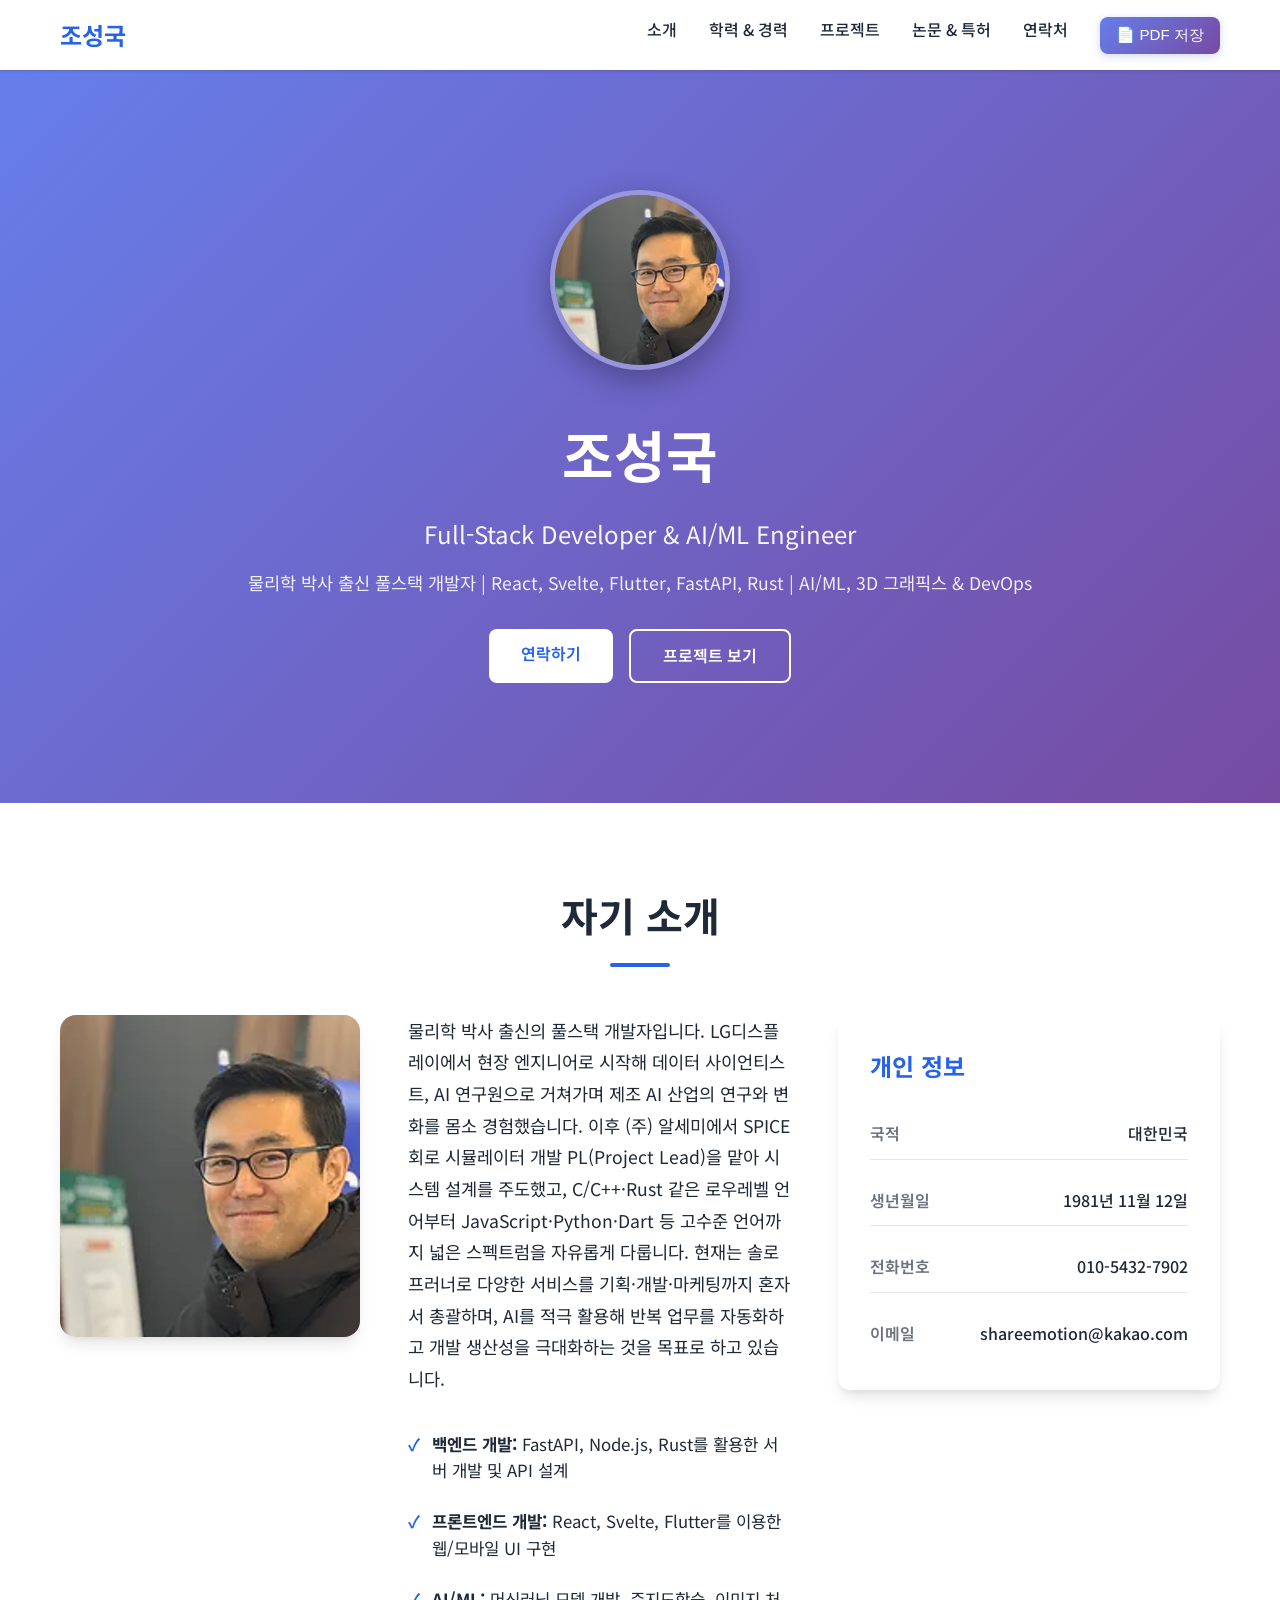
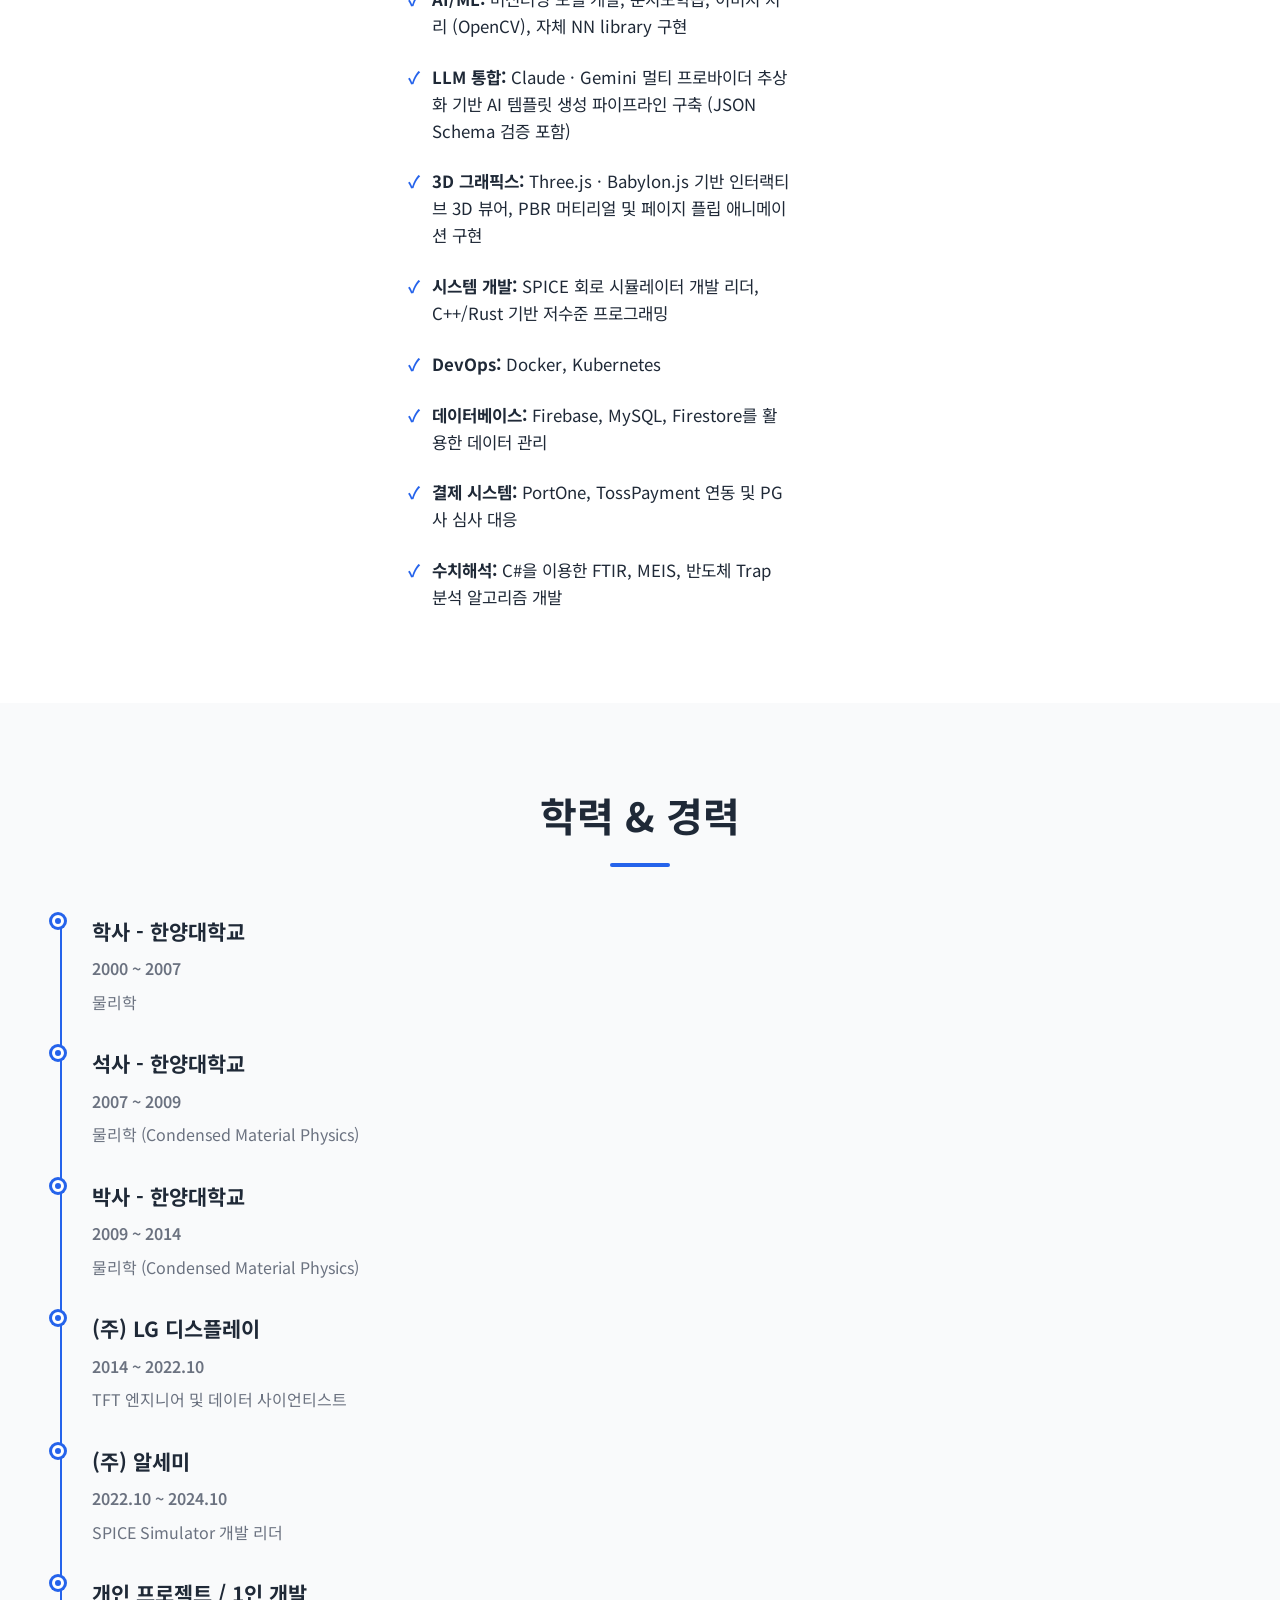
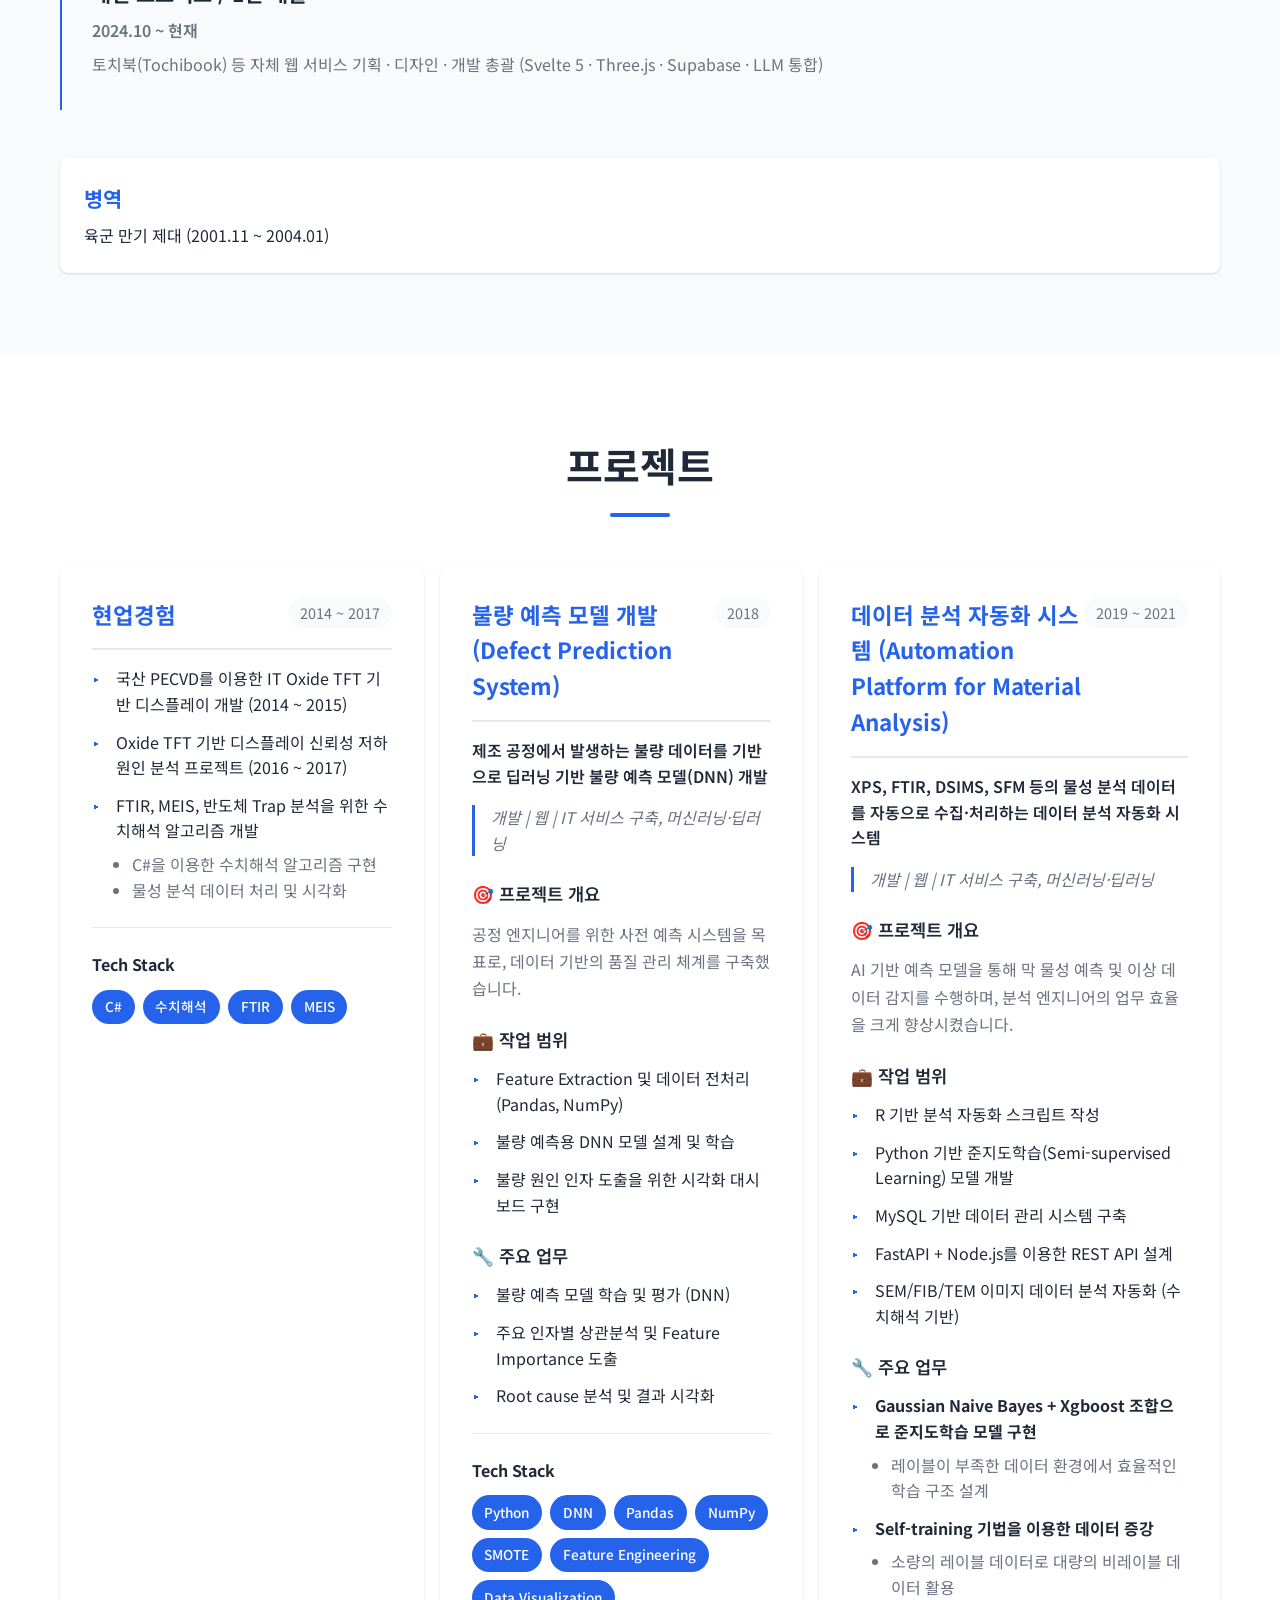
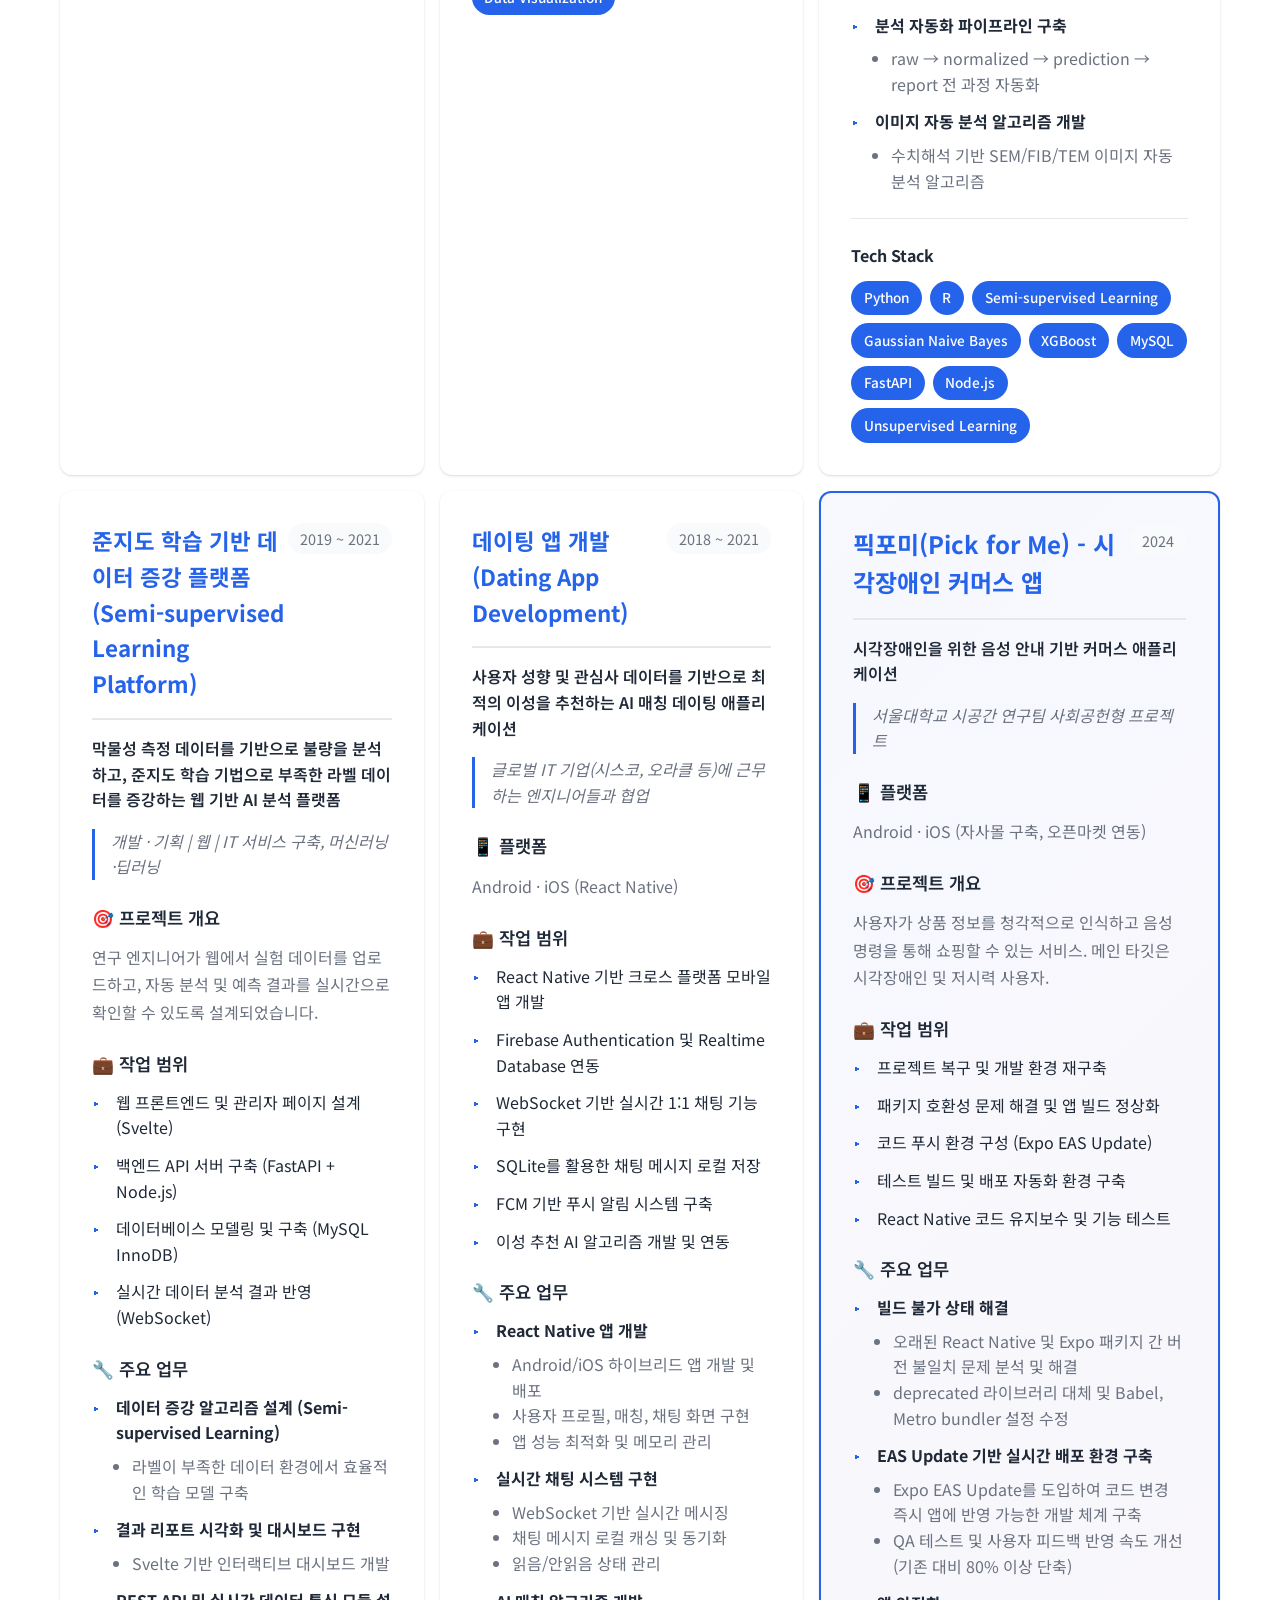
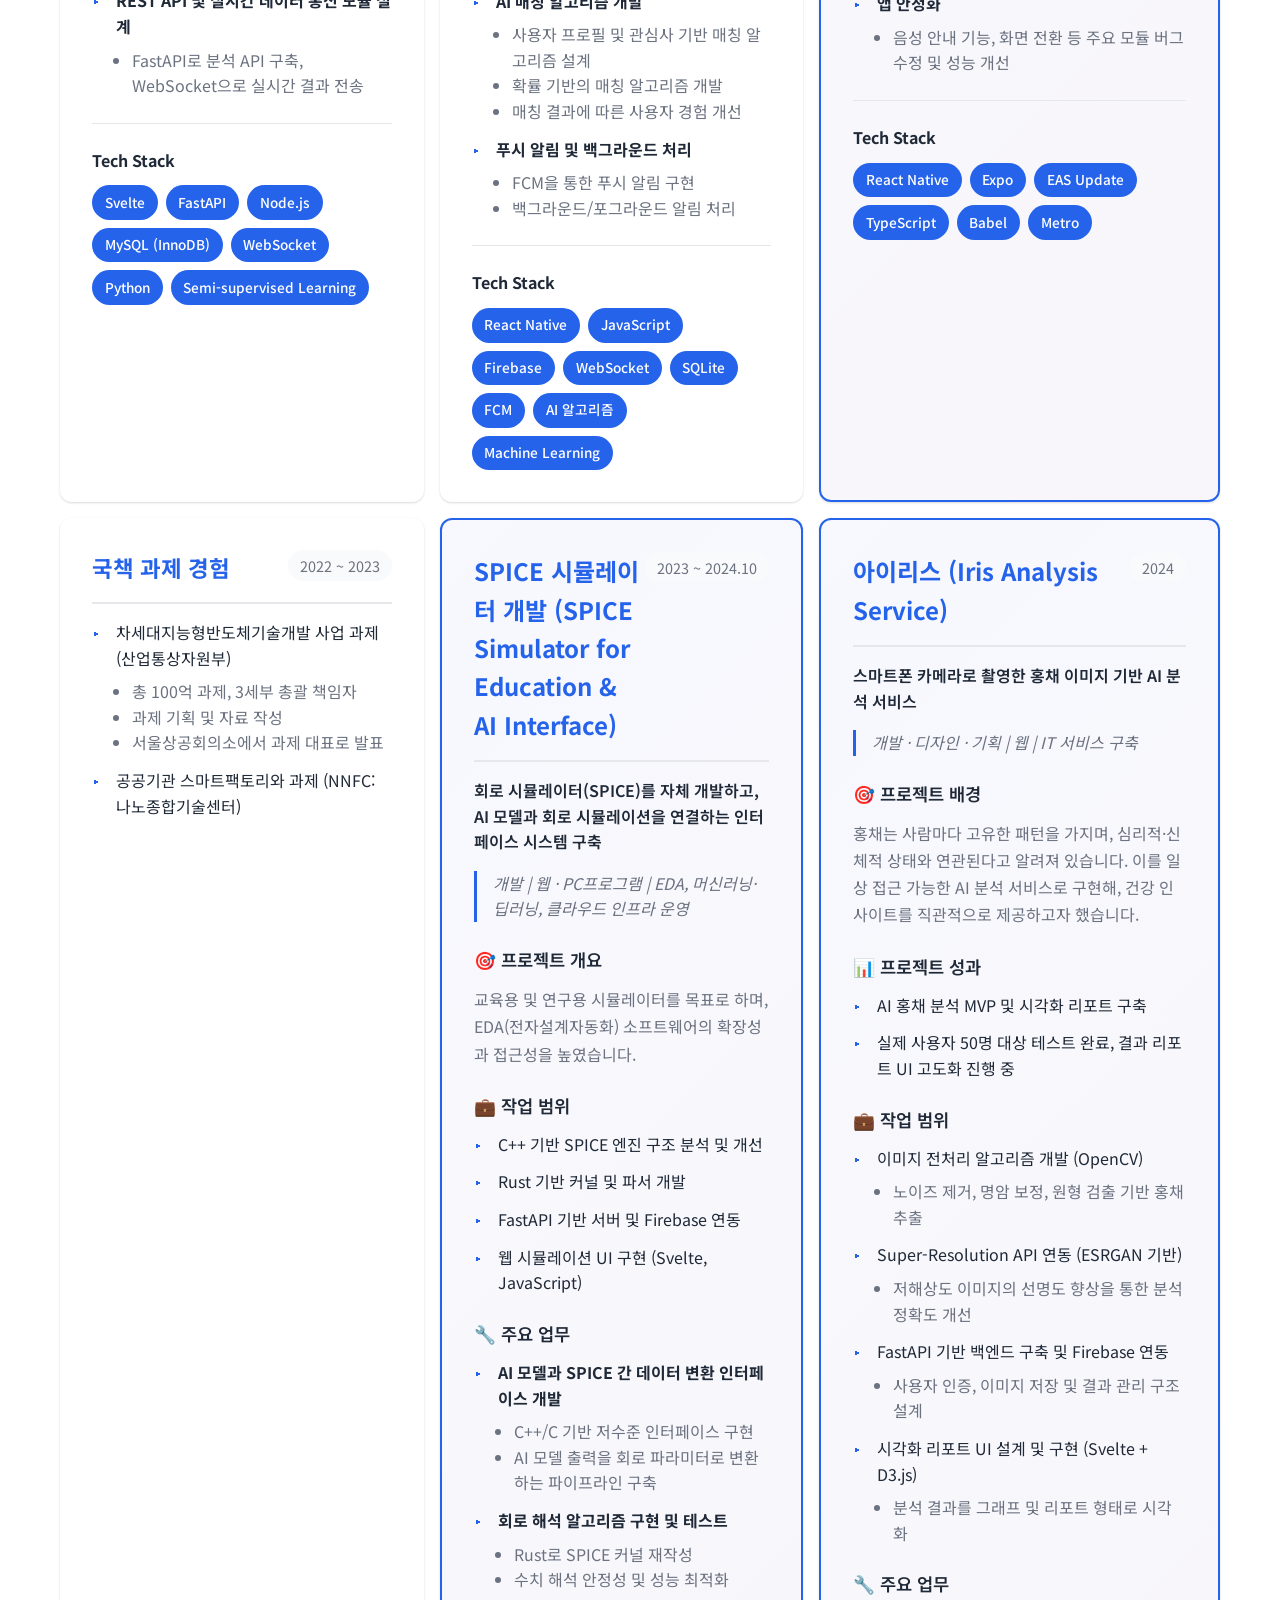
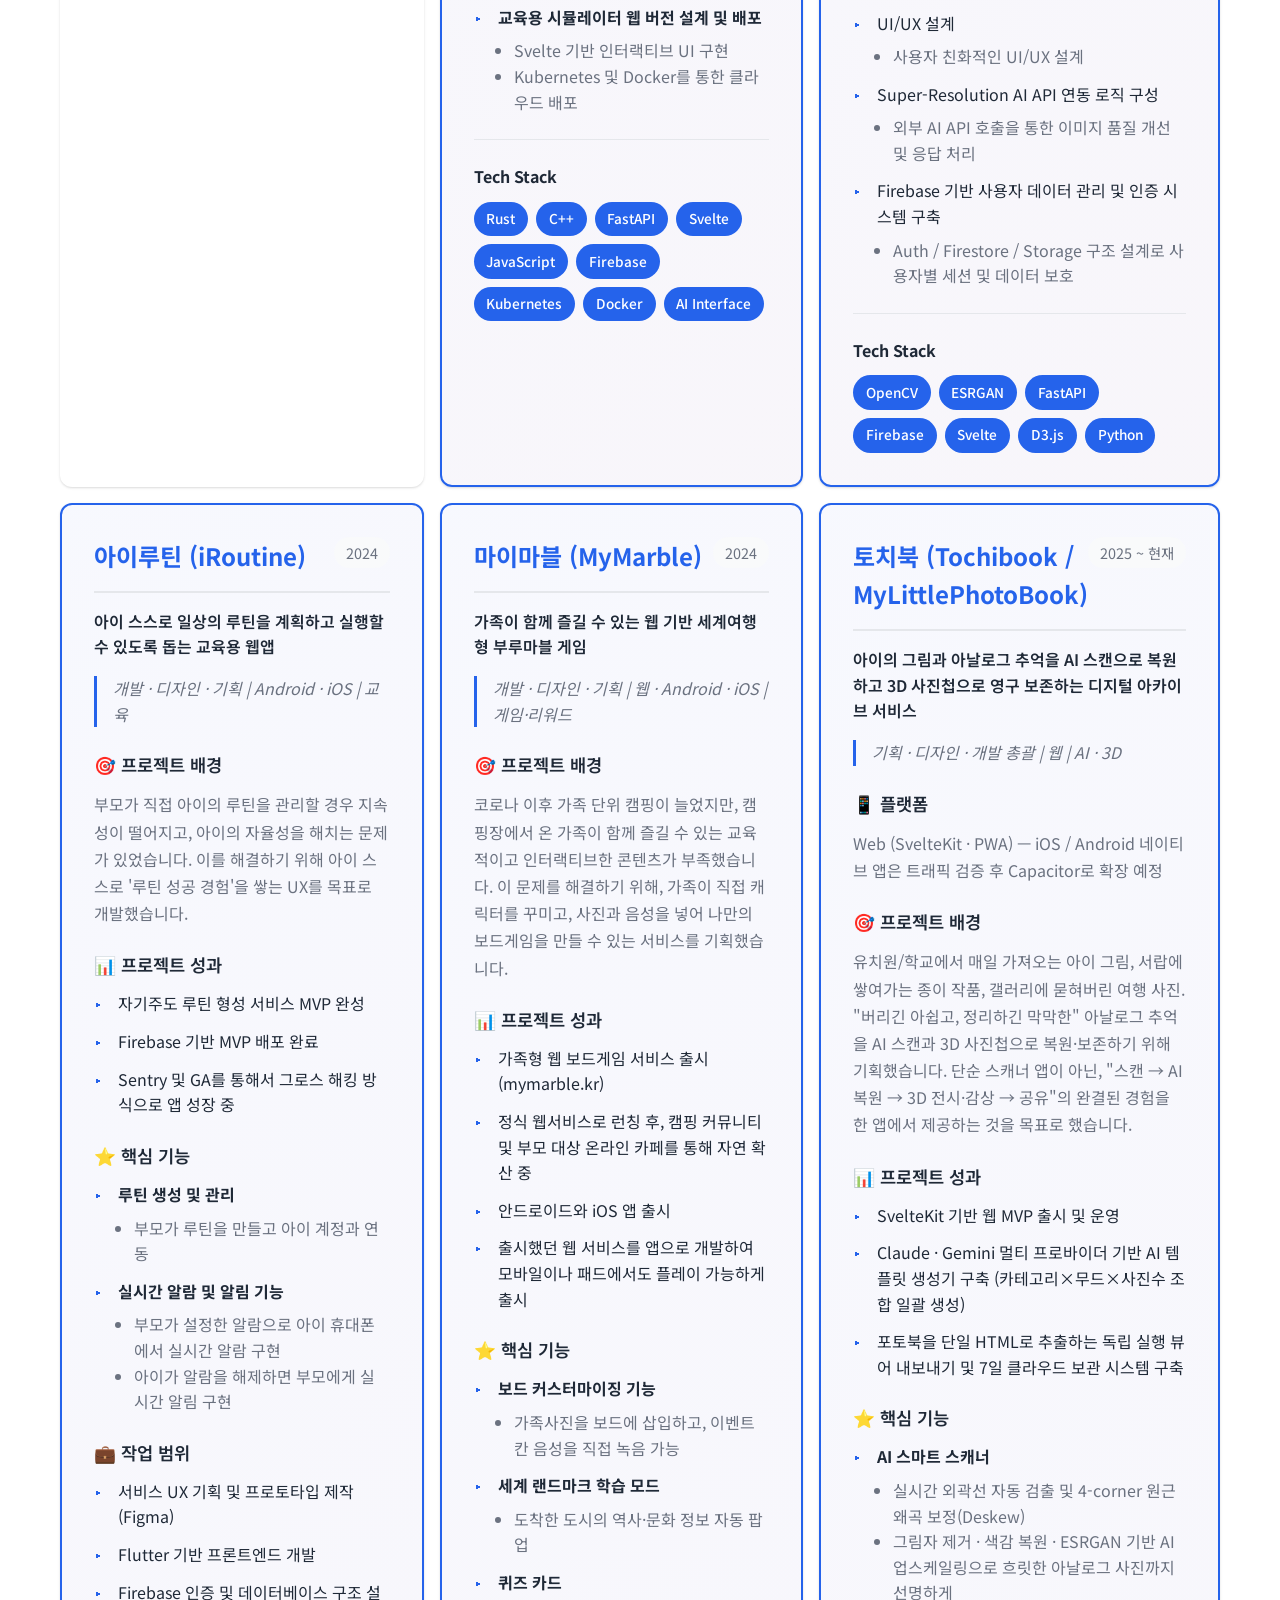
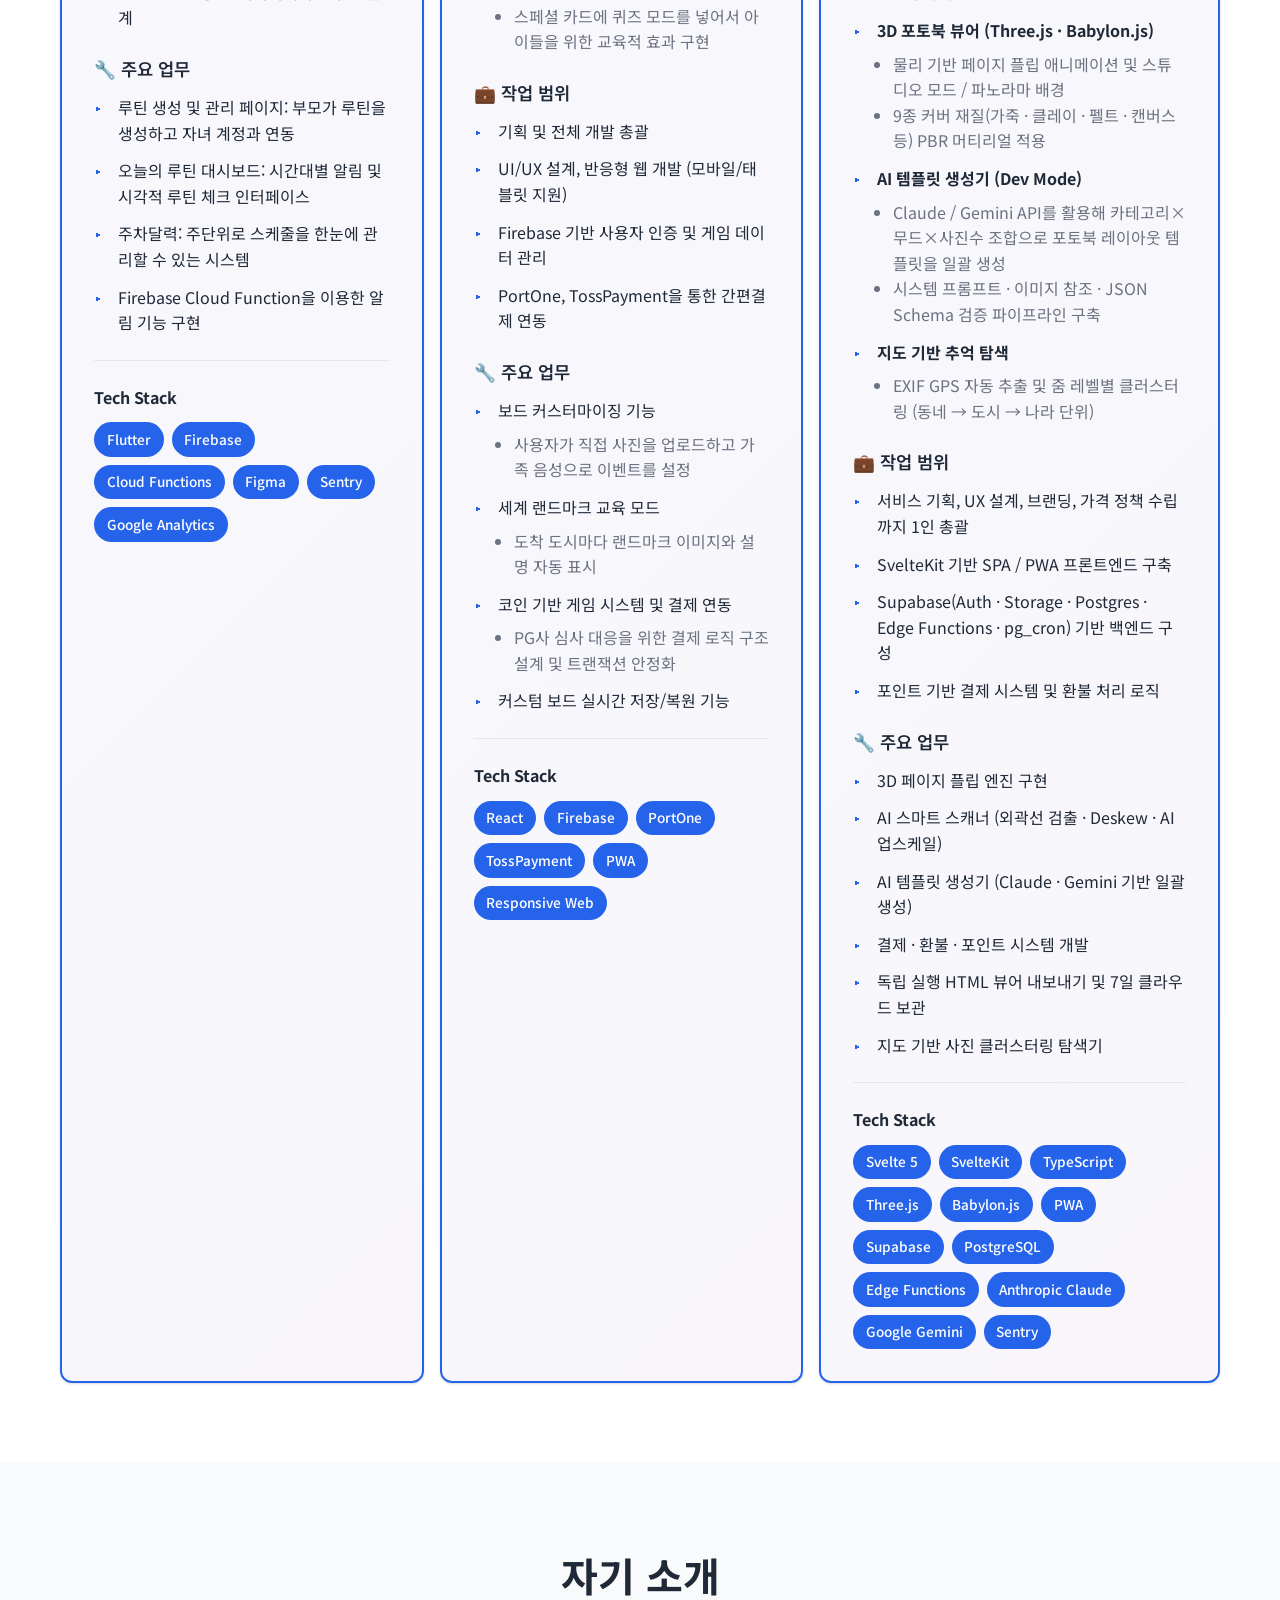
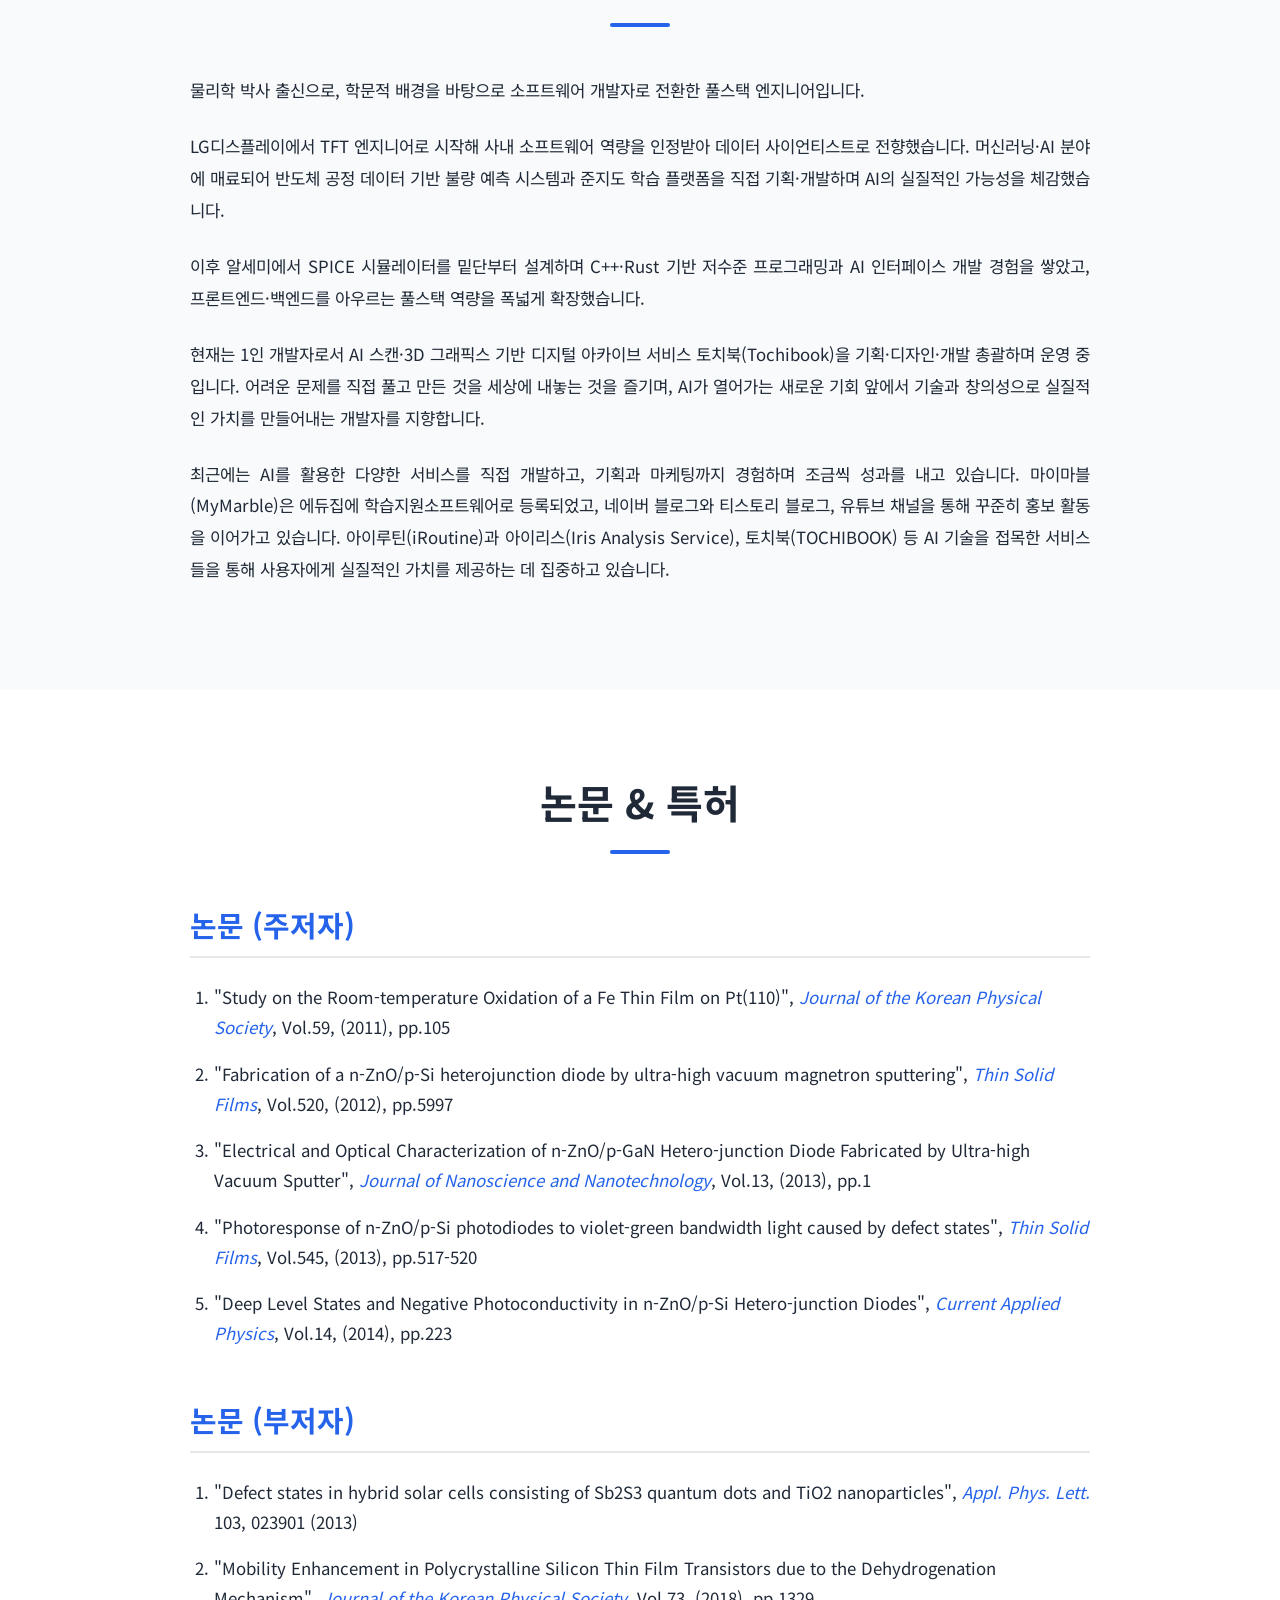
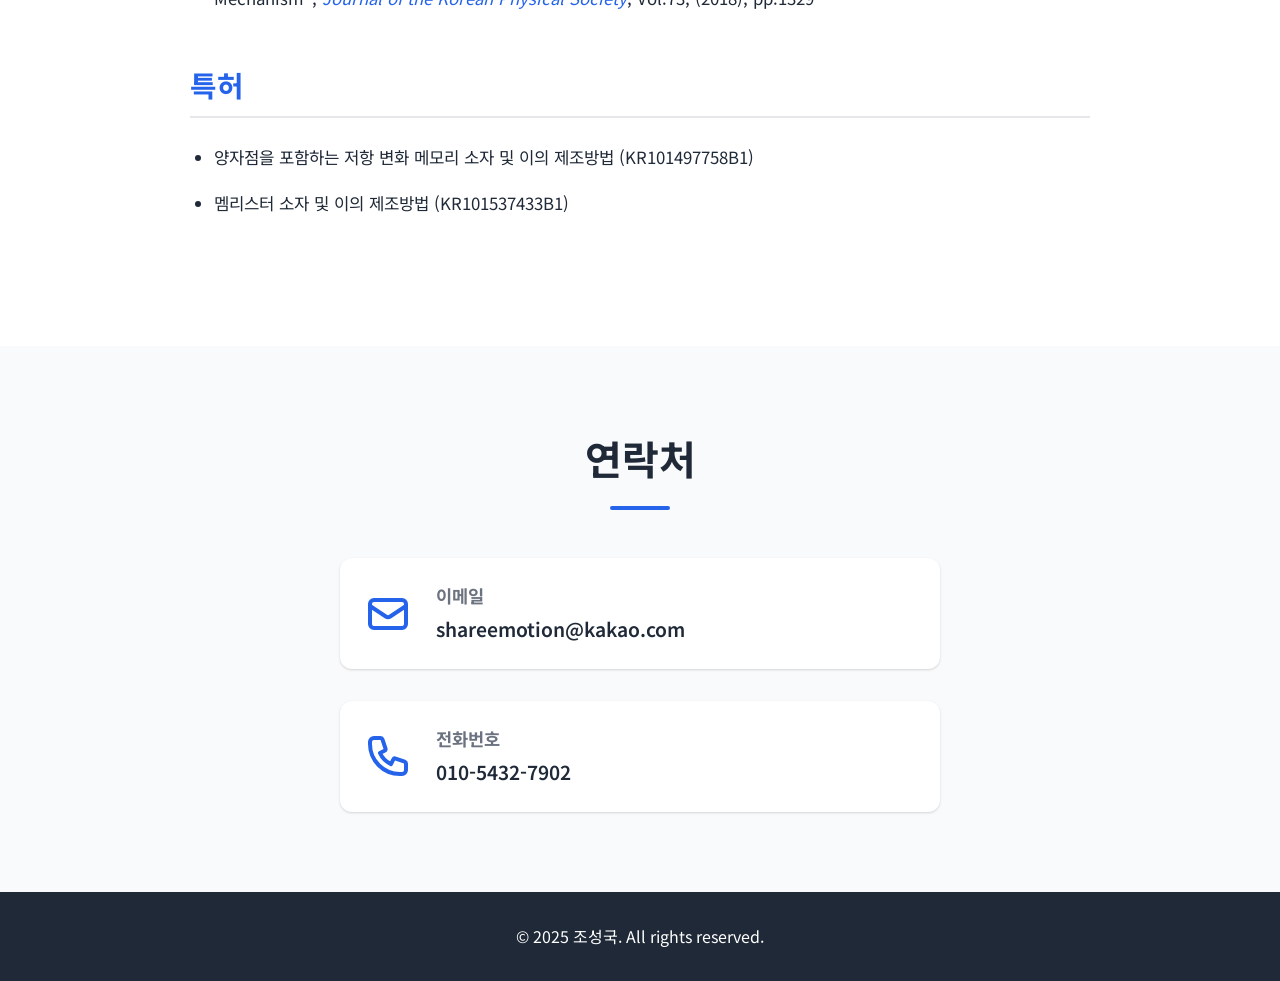
==== commit eb183054: "ㅊupdate" ====
--- a/index.html
+++ b/index.html
@@ -80,14 +80,19 @@
                     </div>
                     <div class="about-text">
                         <p>
-                            물리학 박사 출신으로 현장 엔지니어링 경험을 바탕으로
-                            소프트웨어 개발자로 전환한 풀스택 개발자입니다.
-                            데이터 사이언티스트로 시작하여 AI/ML 엔지니어,
-                            백엔드/프론트엔드 개발, 모바일 앱 개발까지 다양한
-                            기술 스택을 경험했으며, 최근에는 AI 스캔과 3D
-                            그래픽스를 결합한 자체 웹 서비스
-                            <strong>토치북(Tochibook)</strong>을 기획·개발하며
-                            1인 개발을 이어가고 있습니다.
+                            물리학 박사 출신의 풀스택 개발자입니다.
+                            LG디스플레이에서 현장 엔지니어로 시작해 데이터
+                            사이언티스트, AI 연구원으로 거쳐가며 제조 AI
+                            산업의 연구와 변화를 몸소 경험했습니다. 이후
+                            (주) 알세미에서 SPICE 회로 시뮬레이터 개발
+                            PL(Project Lead)을 맡아 시스템 설계를 주도했고,
+                            C/C++·Rust 같은 로우레벨 언어부터
+                            JavaScript·Python·Dart 등 고수준 언어까지 넓은
+                            스펙트럼을 자유롭게 다룹니다. 현재는 솔로프러너로
+                            다양한 서비스를 기획·개발·마케팅까지 혼자서
+                            총괄하며, AI를 적극 활용해 반복 업무를 자동화하고
+                            개발 생산성을 극대화하는 것을 목표로 하고
+                            있습니다.
                         </p>
                         <ul class="highlight-list">
                             <li>
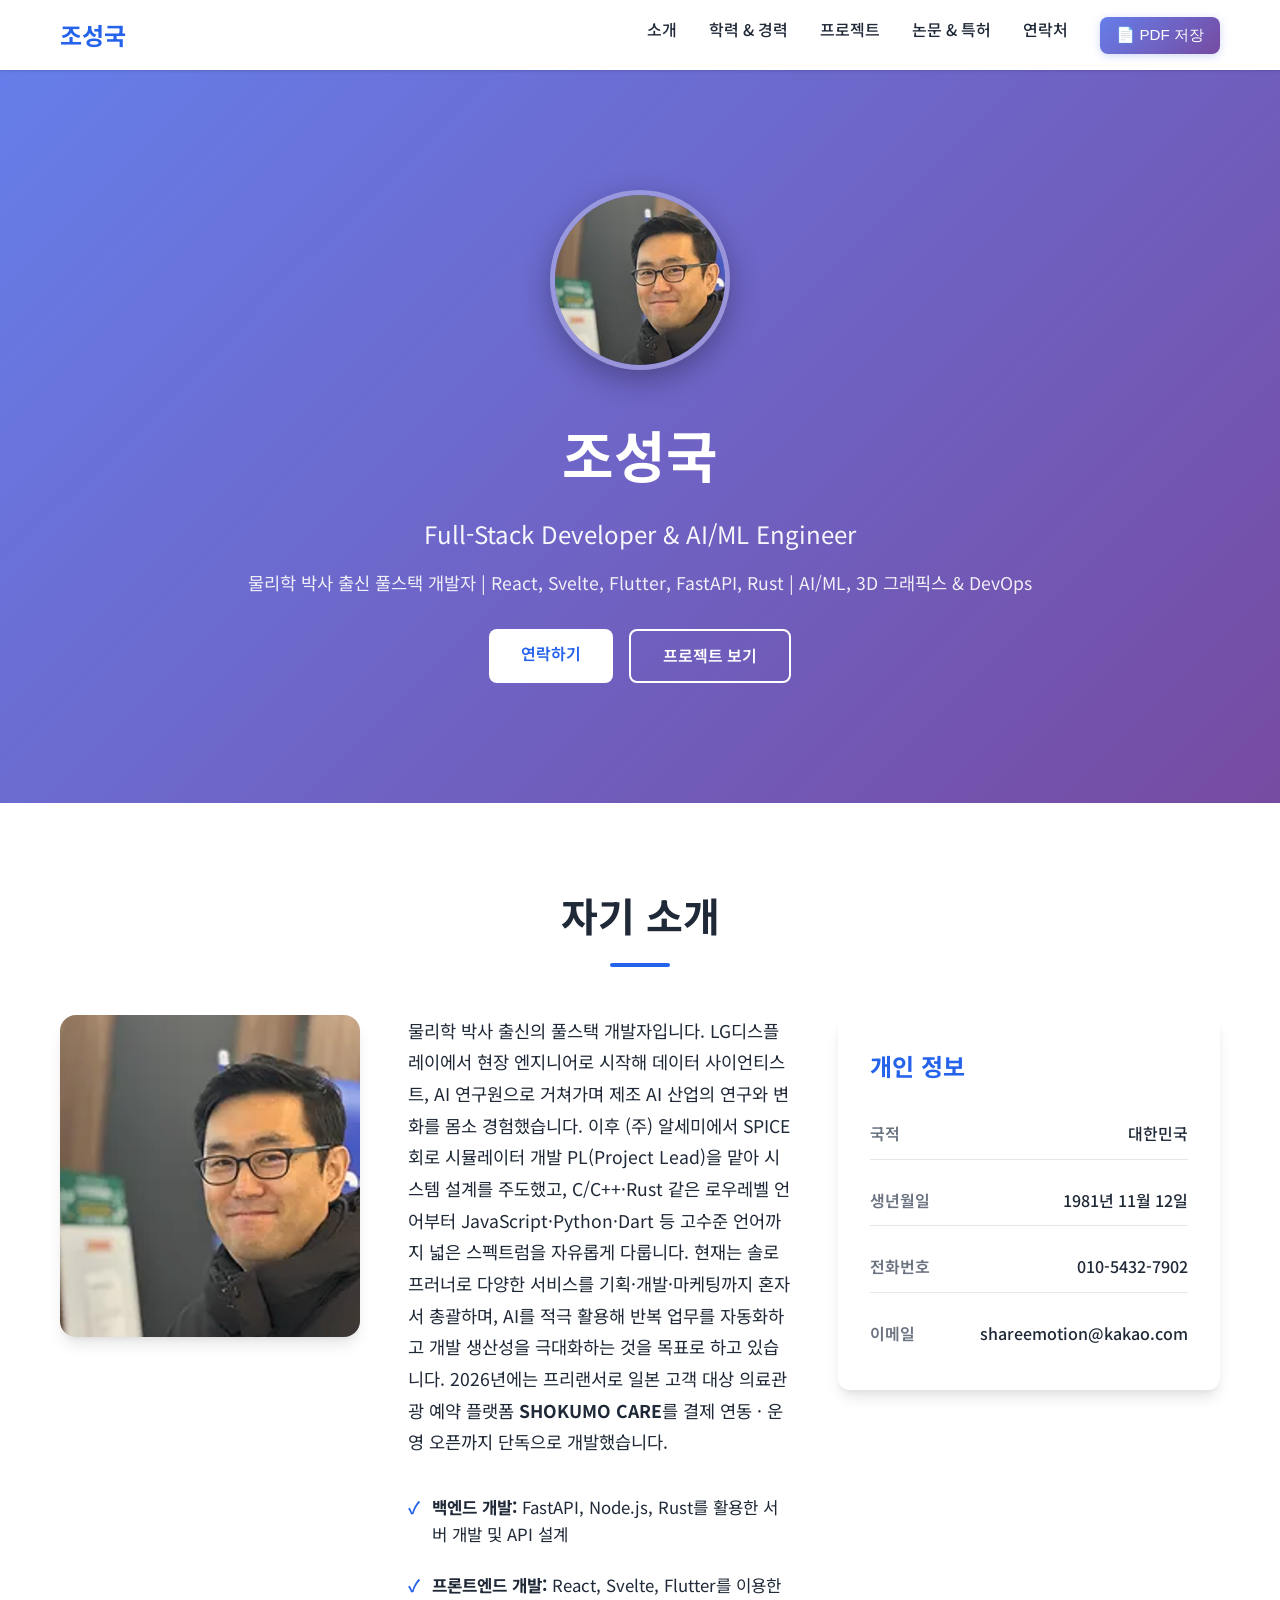
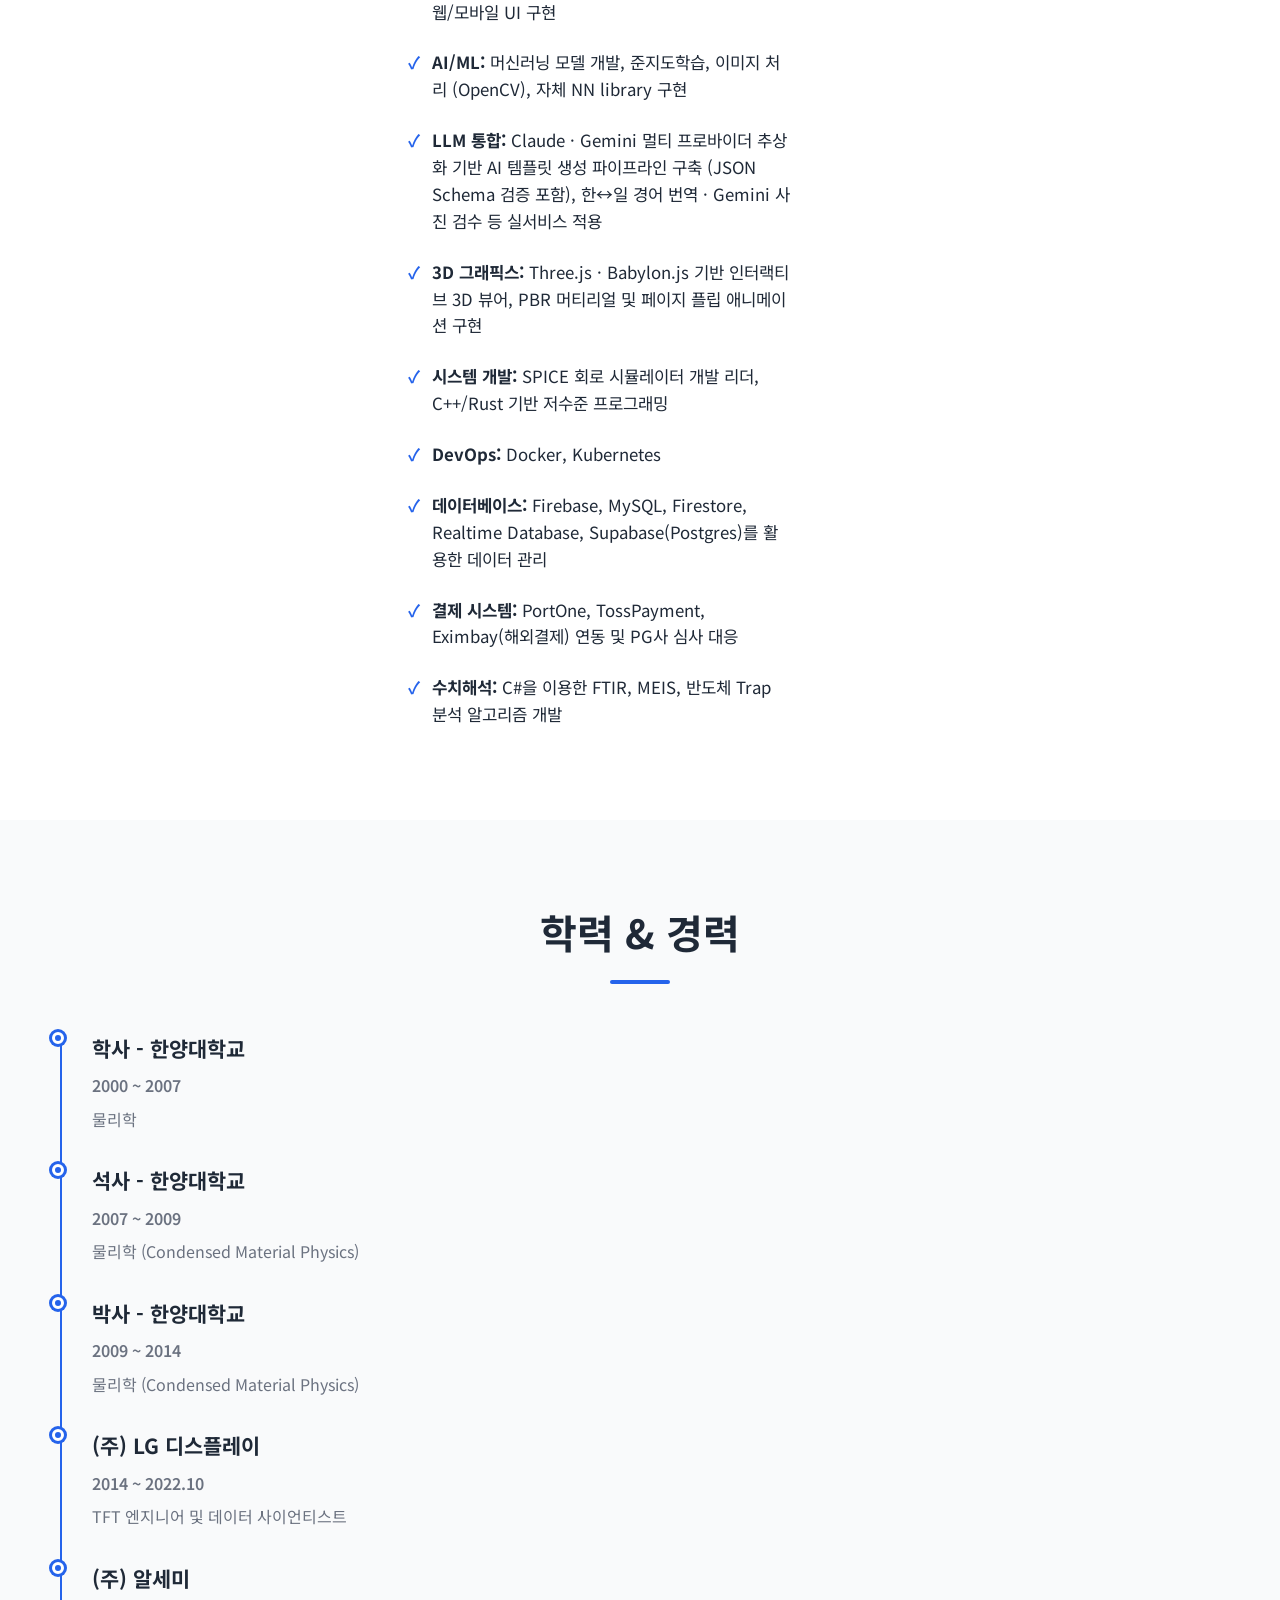
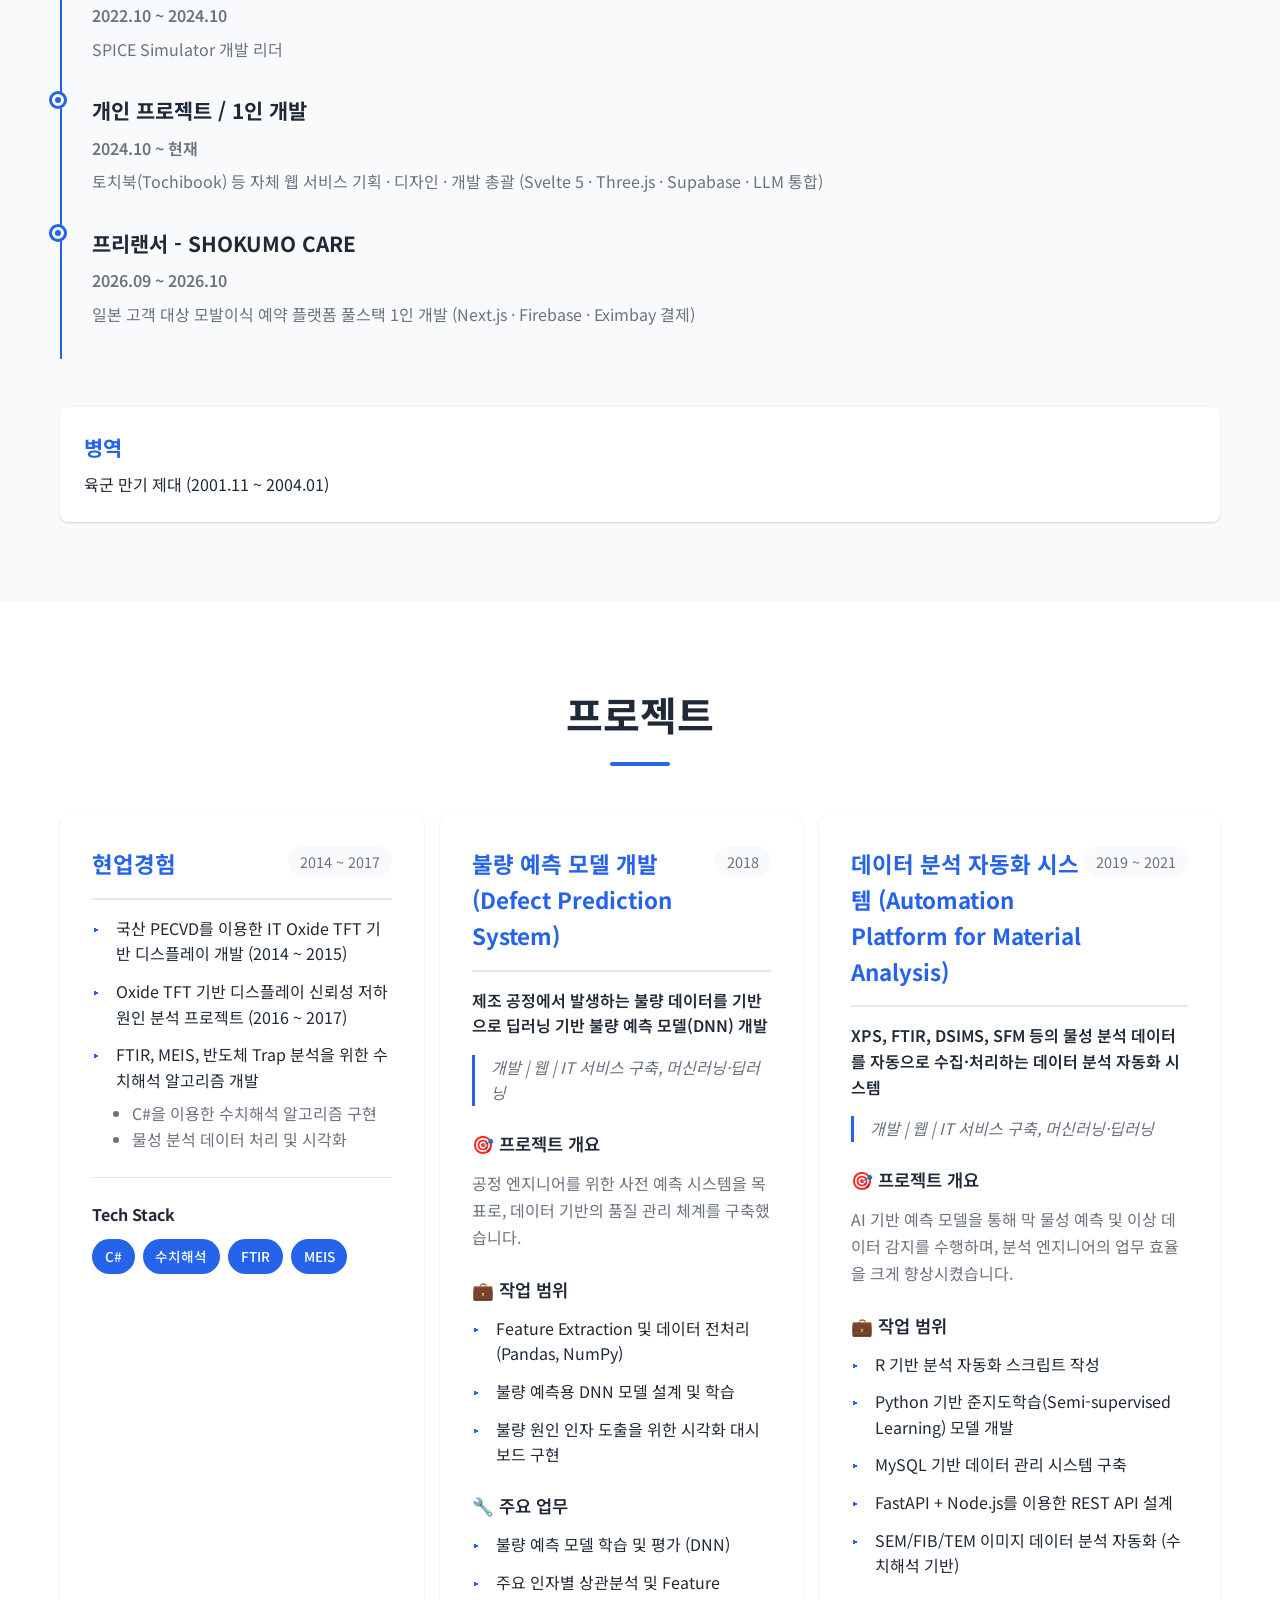
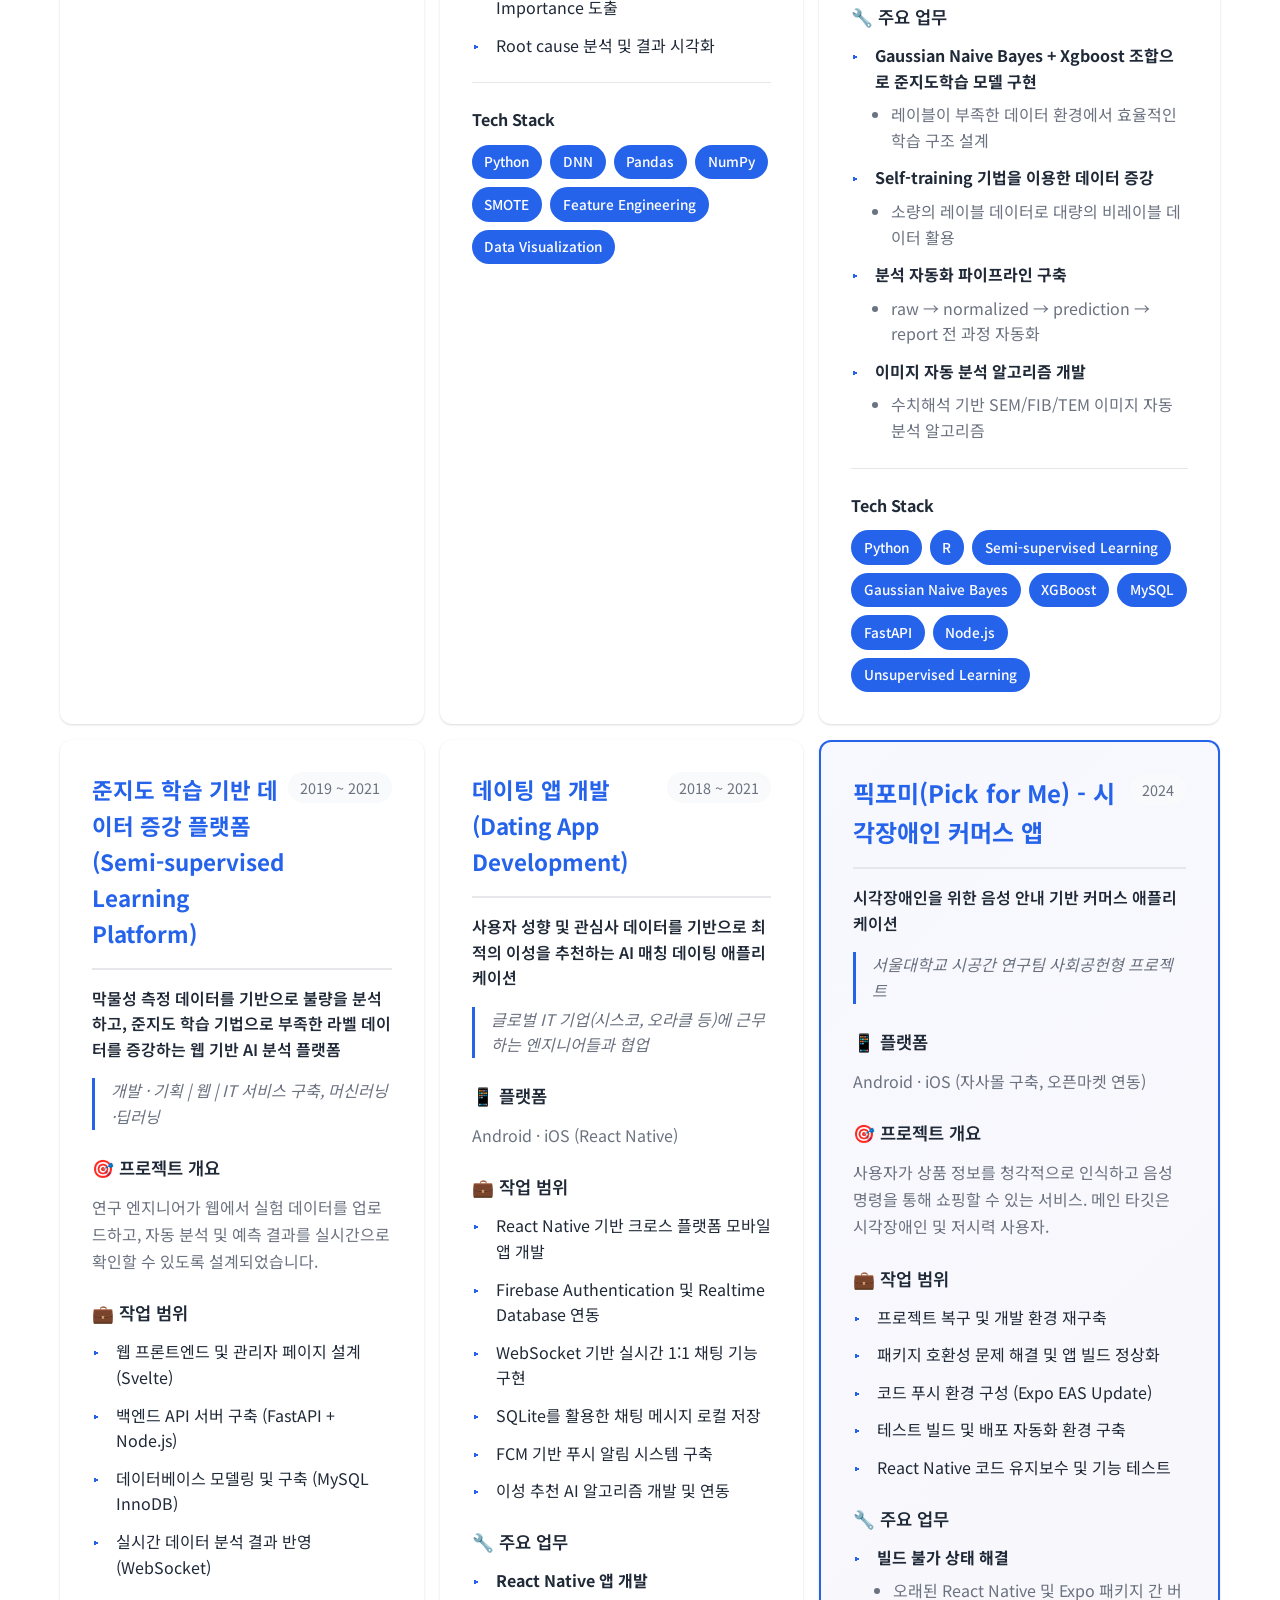
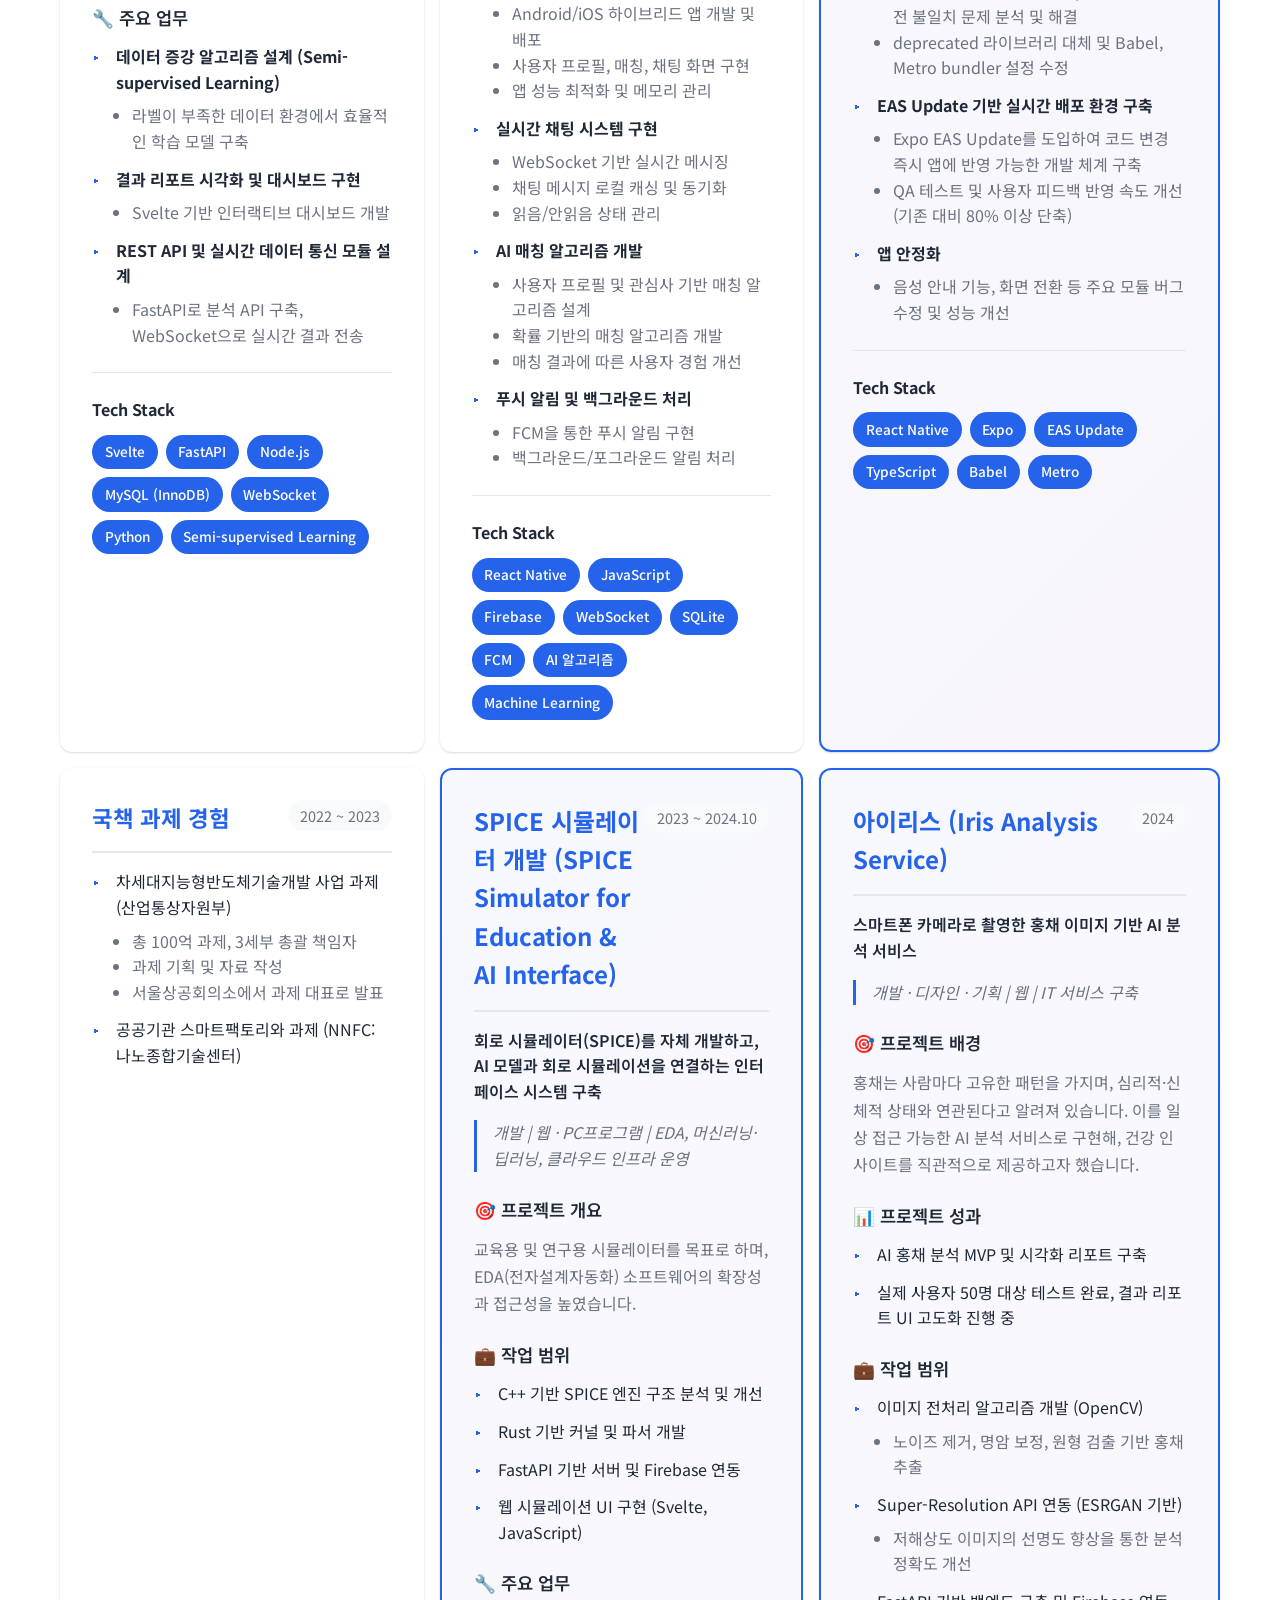
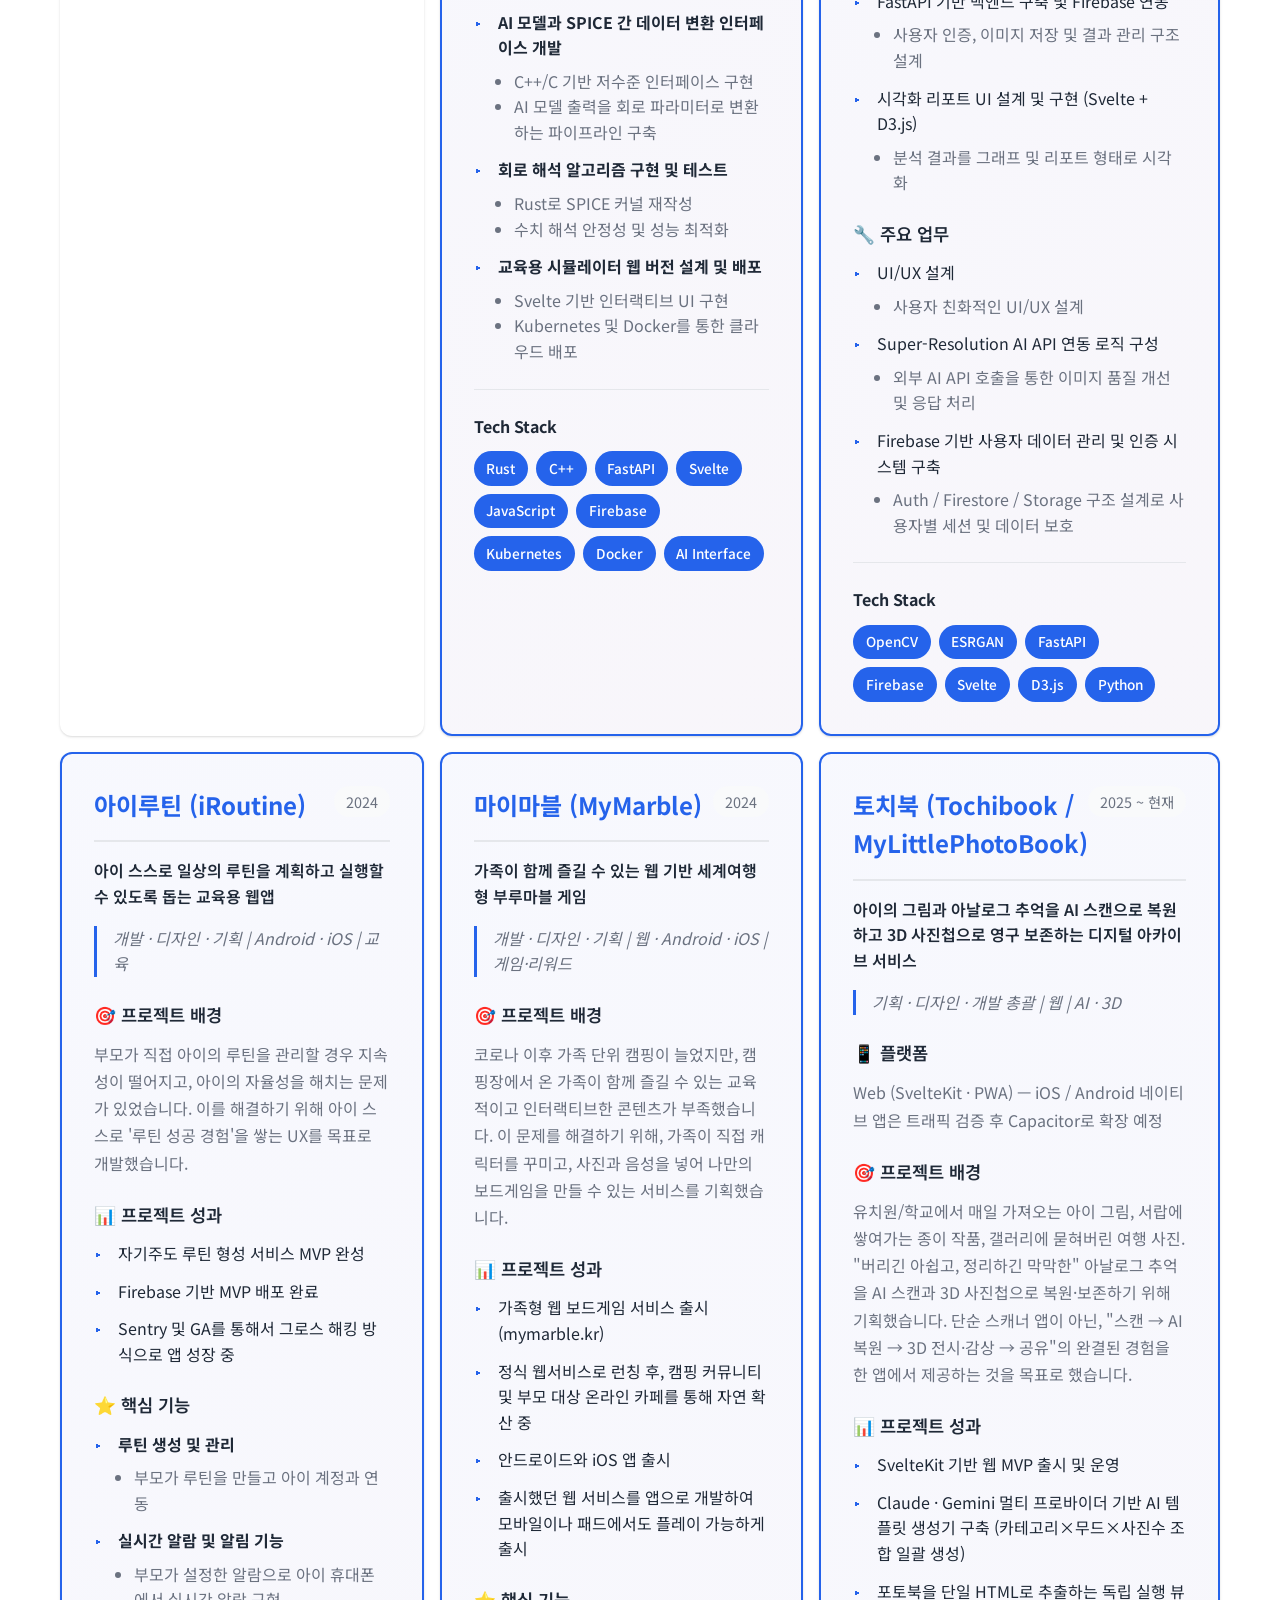
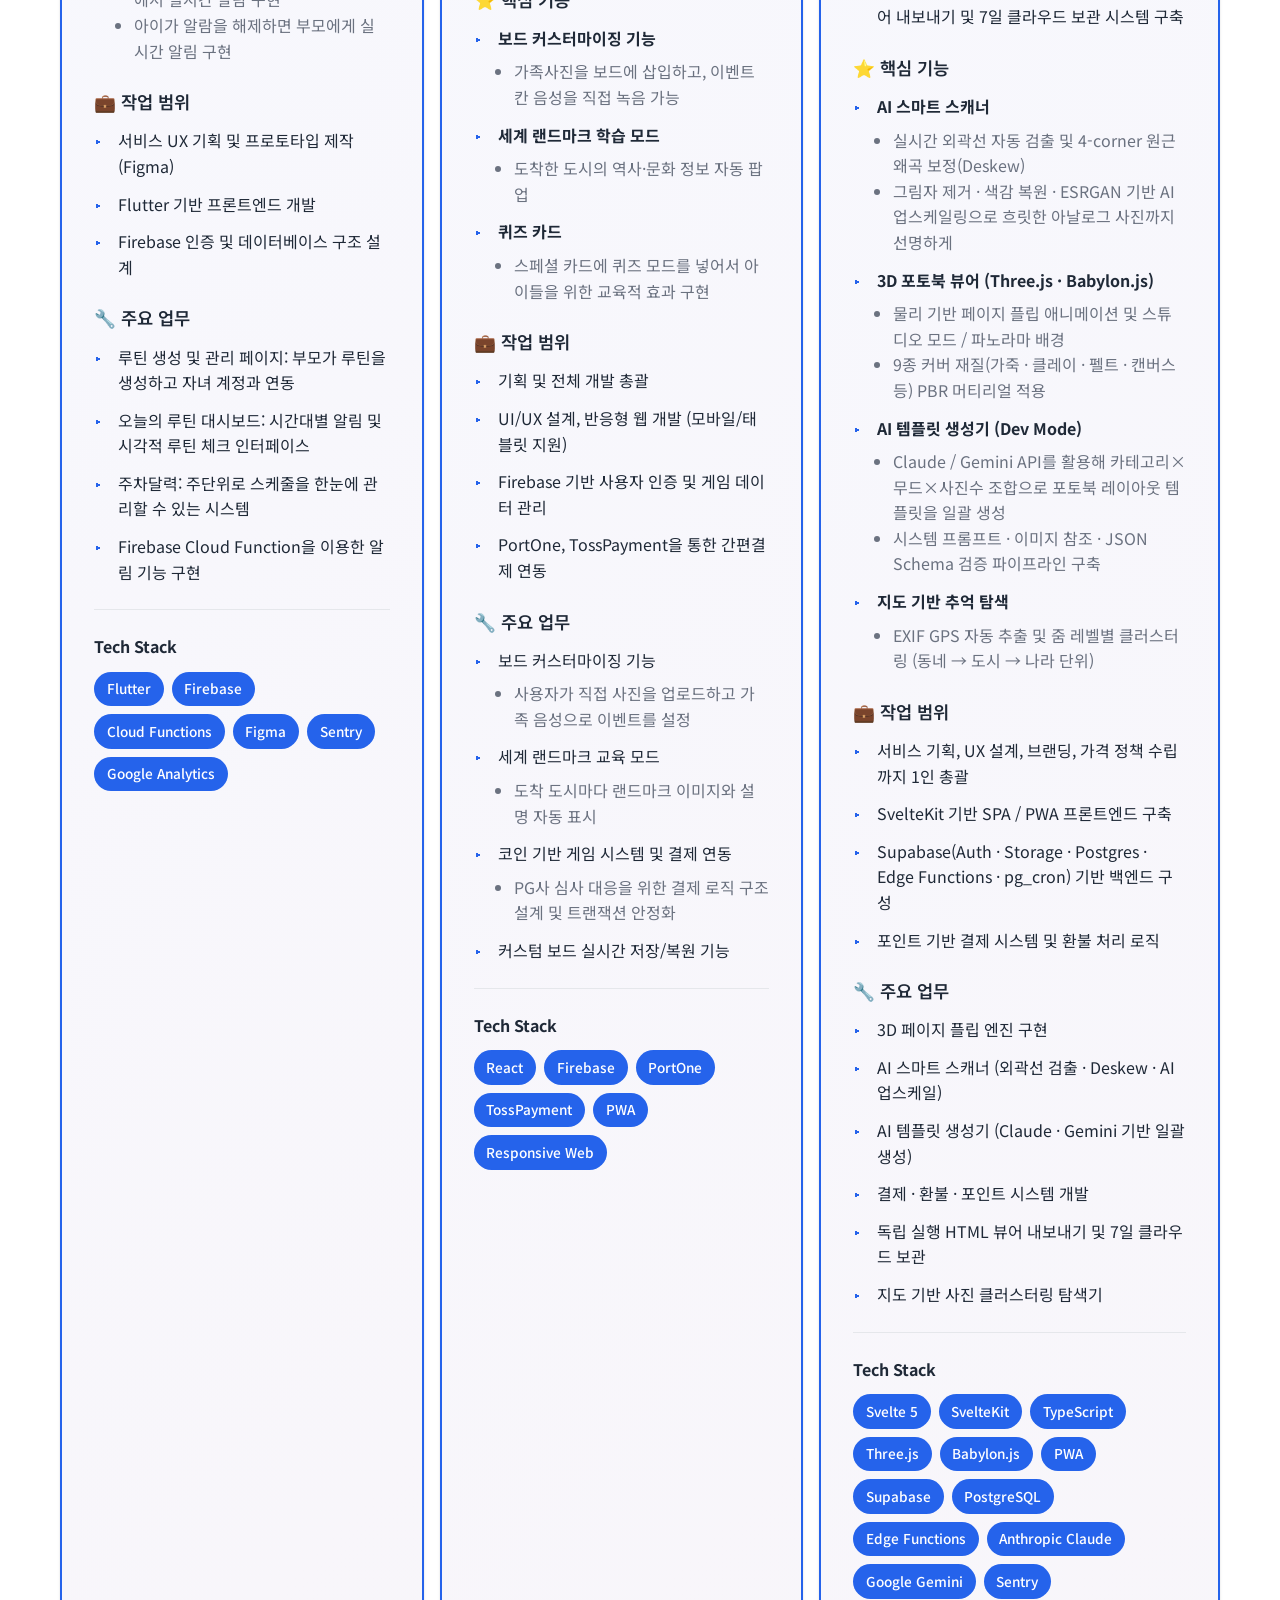
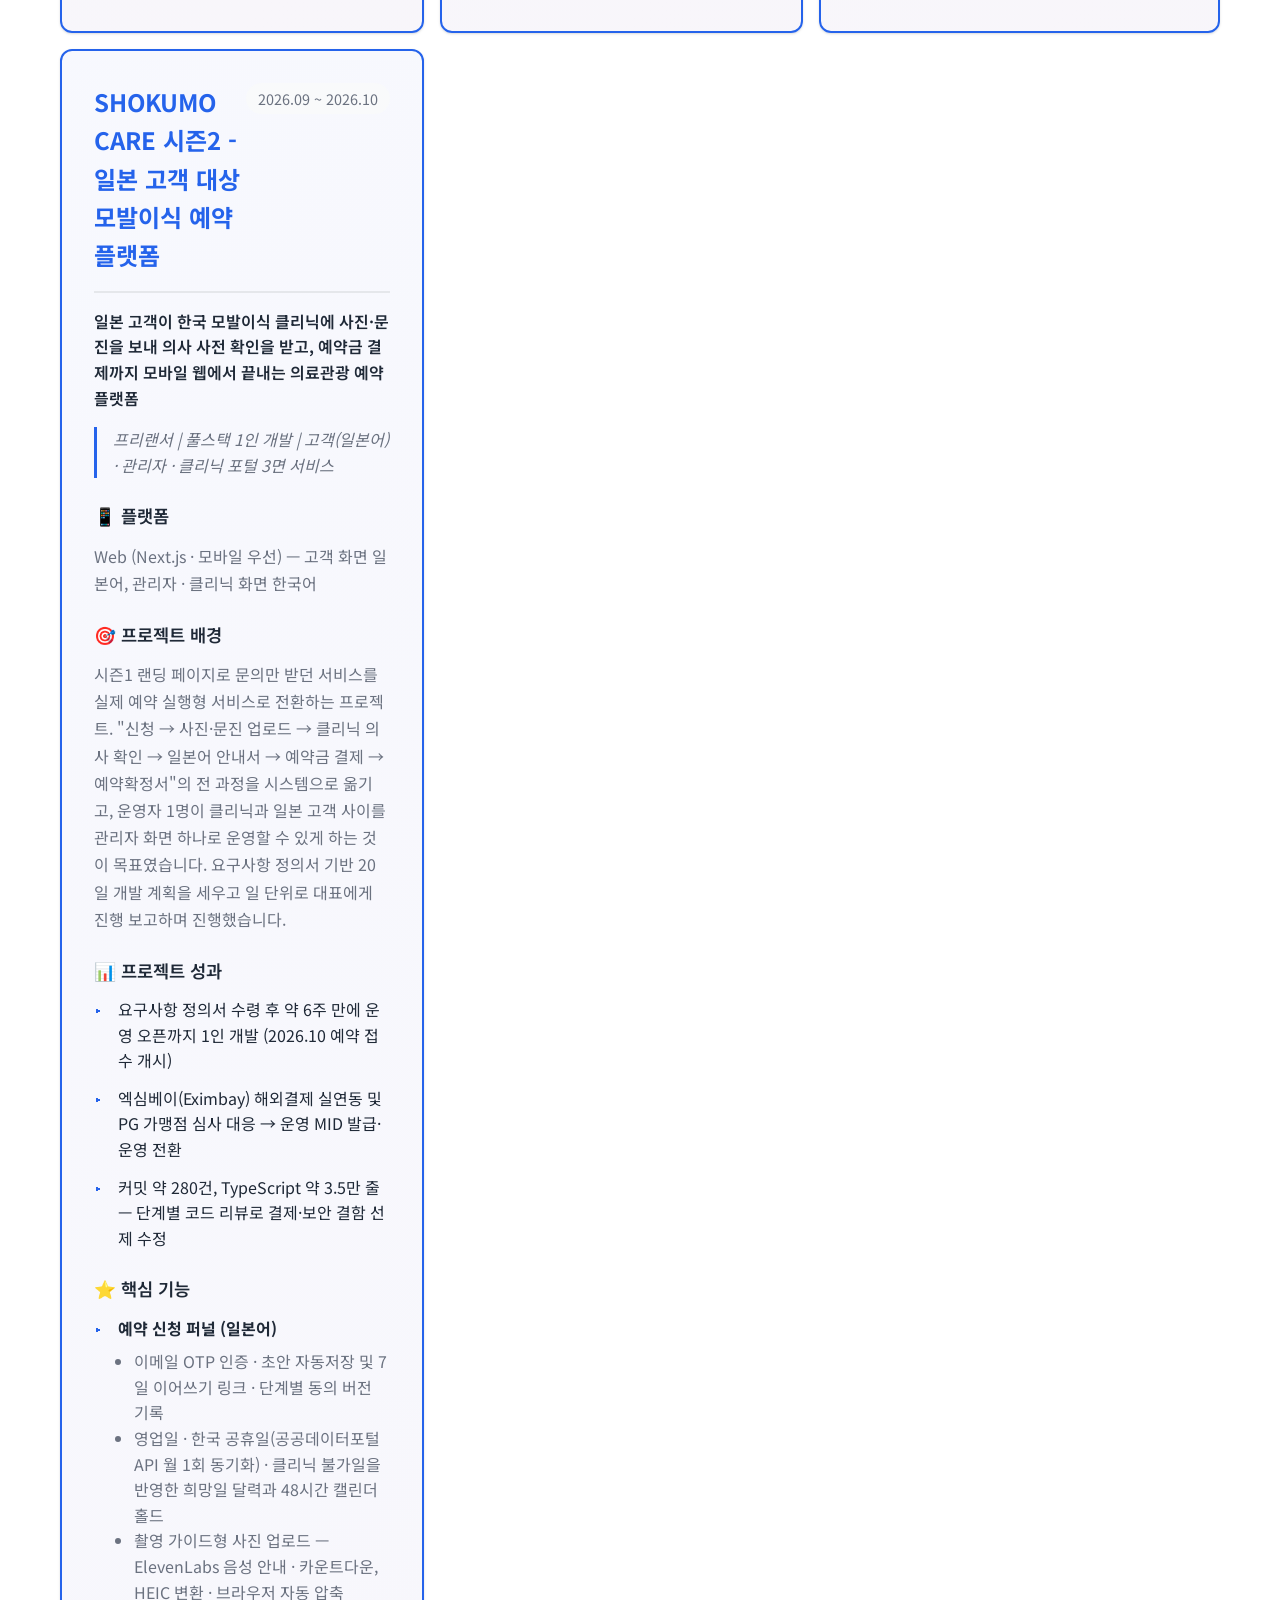
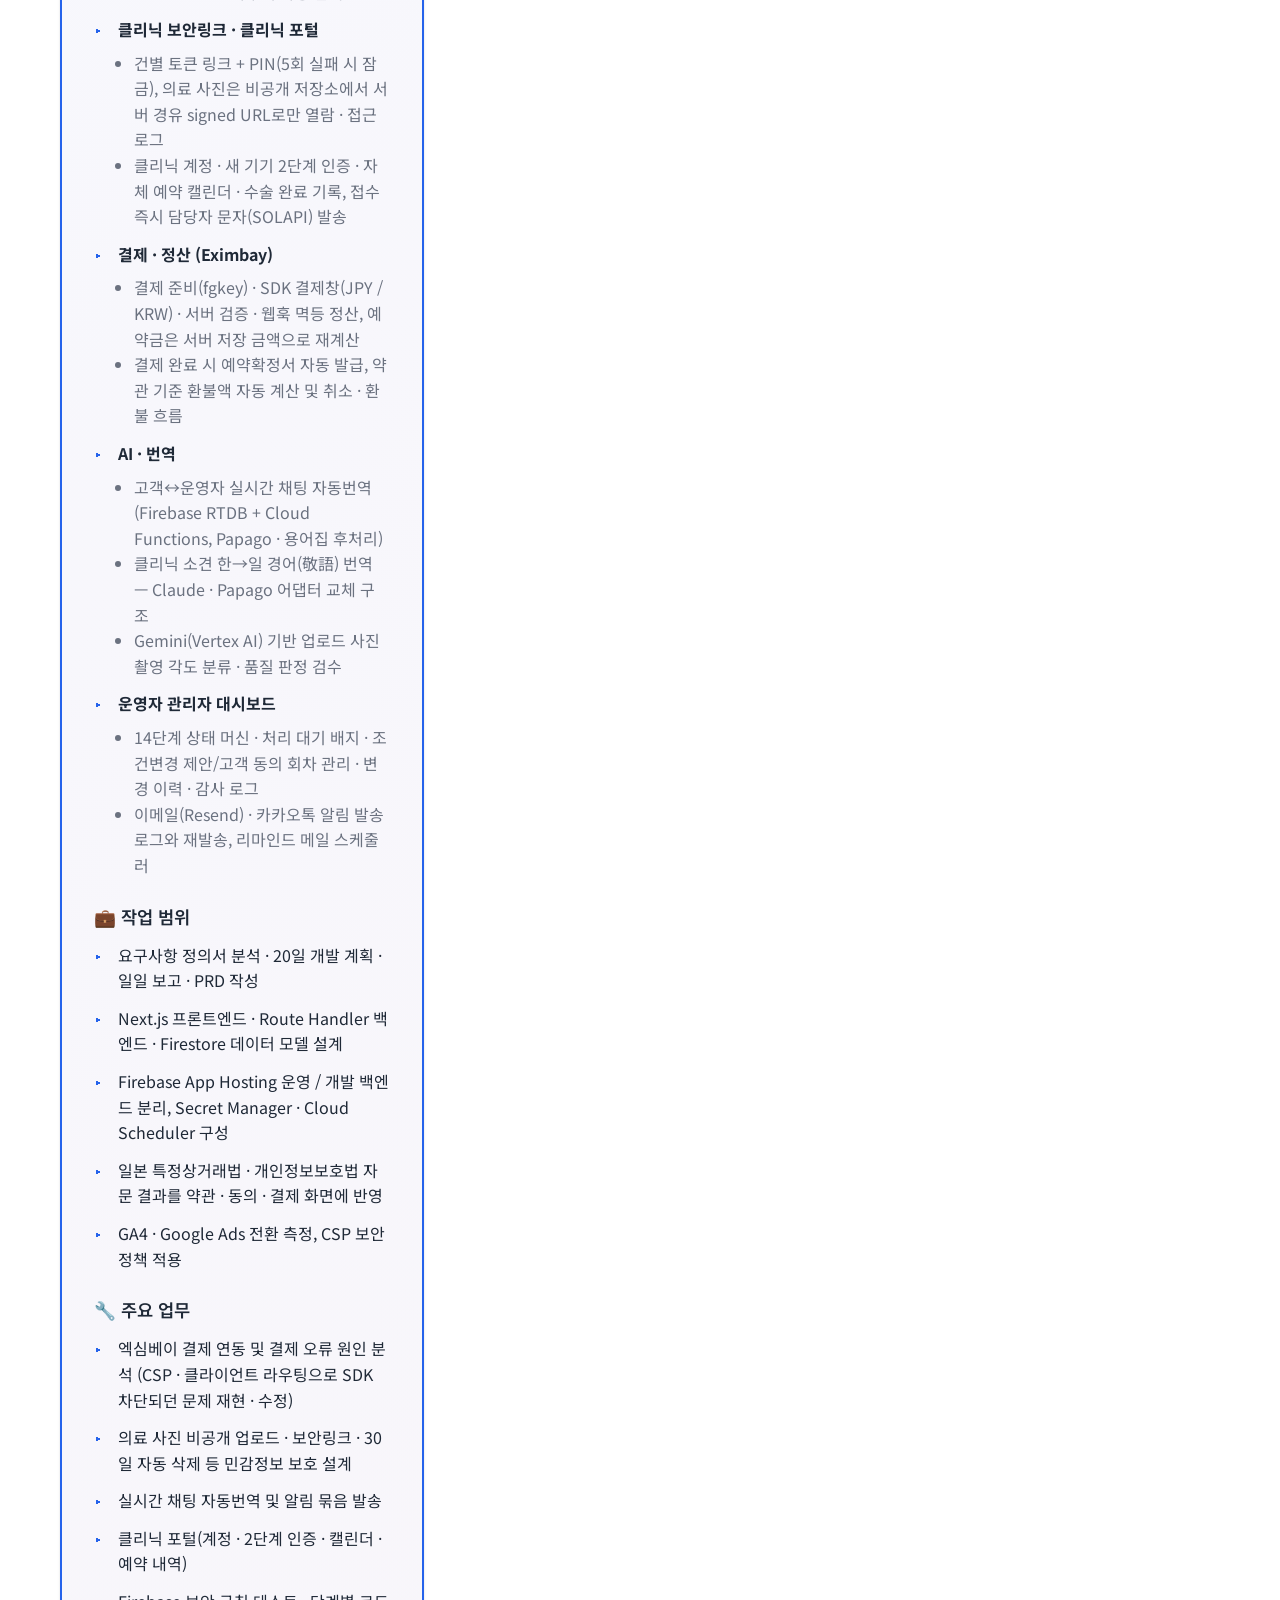
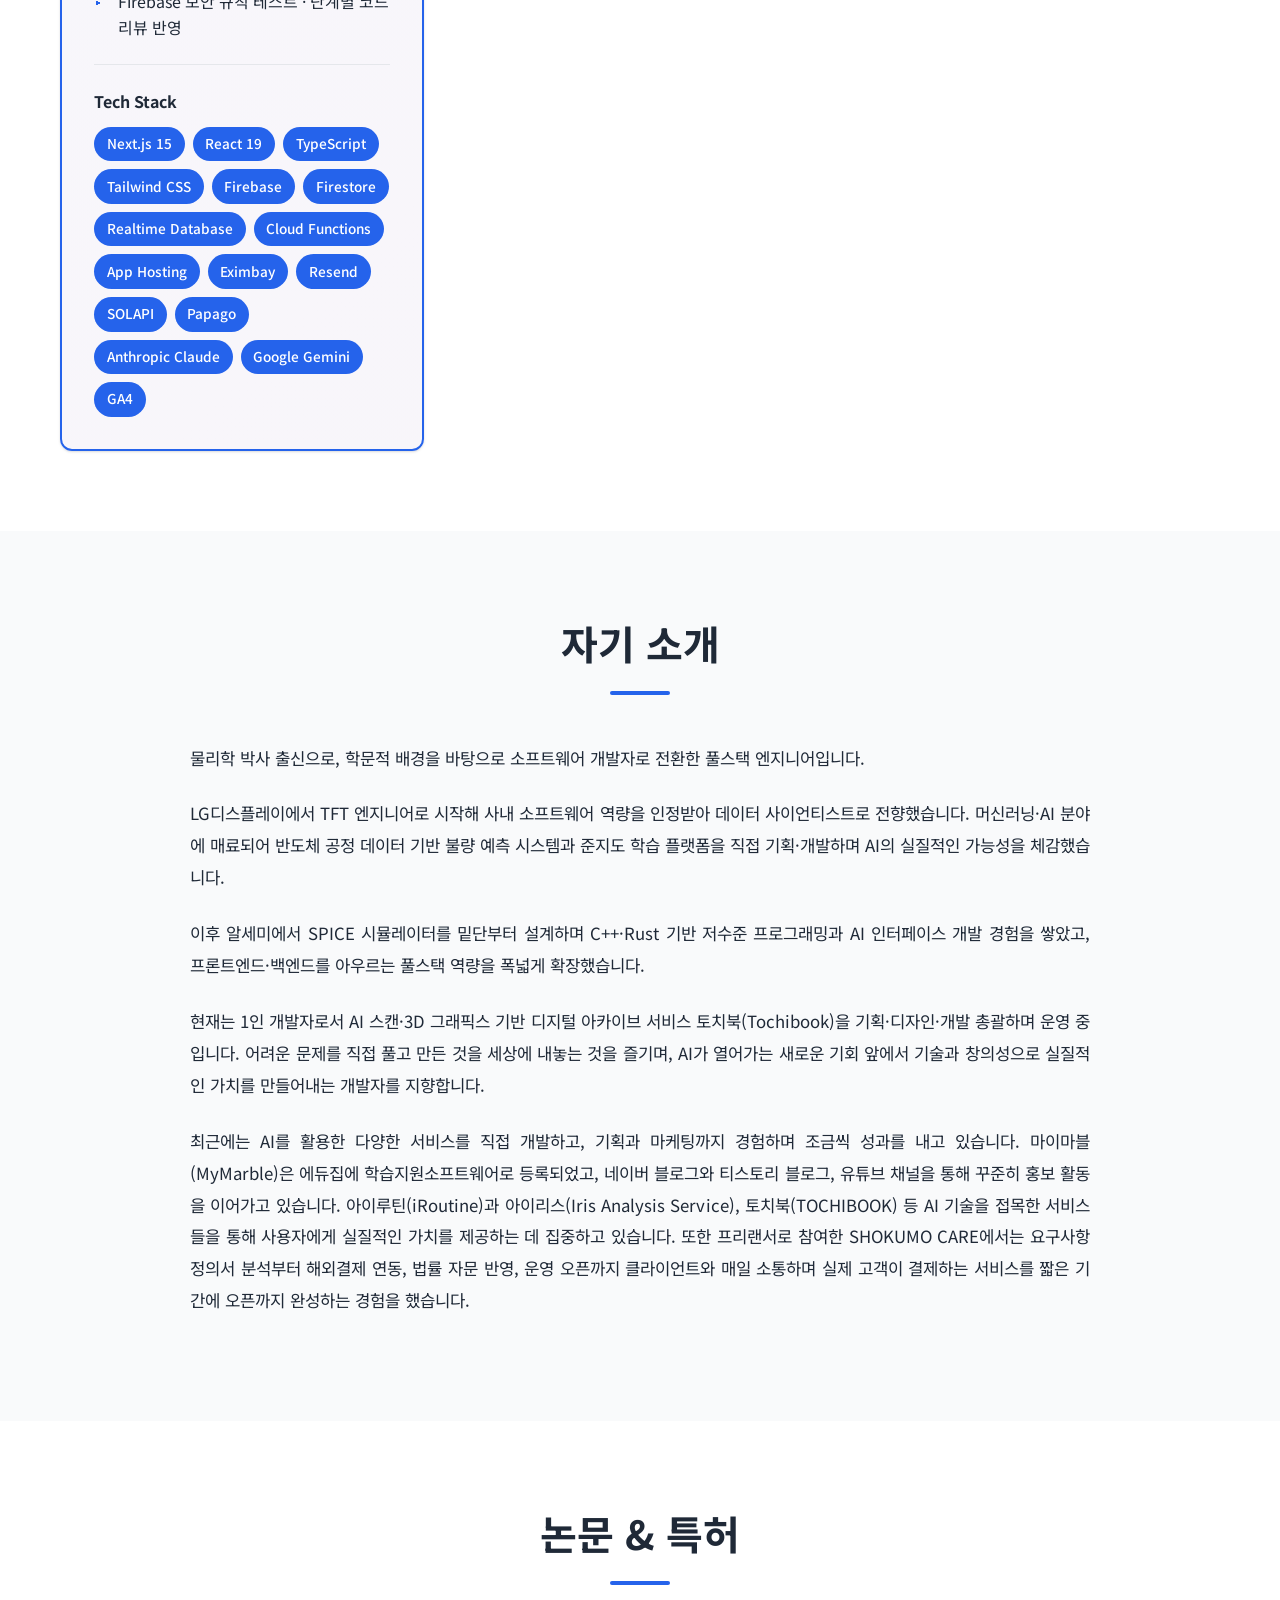
==== commit 8c5c6cfe: "feat: 프리랜서 SHOKUMO CARE 프로젝트 및 경력 추가" ====
--- a/index.html
+++ b/index.html
@@ -92,7 +92,9 @@
                             다양한 서비스를 기획·개발·마케팅까지 혼자서
                             총괄하며, AI를 적극 활용해 반복 업무를 자동화하고
                             개발 생산성을 극대화하는 것을 목표로 하고
-                            있습니다.
+                            있습니다. 2026년에는 프리랜서로 일본 고객 대상
+                            의료관광 예약 플랫폼 <strong>SHOKUMO CARE</strong>를
+                            결제 연동 · 운영 오픈까지 단독으로 개발했습니다.
                         </p>
                         <ul class="highlight-list">
                             <li>
@@ -111,7 +113,8 @@
                             <li>
                                 <strong>LLM 통합:</strong> Claude · Gemini 멀티
                                 프로바이더 추상화 기반 AI 템플릿 생성 파이프라인
-                                구축 (JSON Schema 검증 포함)
+                                구축 (JSON Schema 검증 포함), 한↔일 경어 번역 ·
+                                Gemini 사진 검수 등 실서비스 적용
                             </li>
                             <li>
                                 <strong>3D 그래픽스:</strong> Three.js ·
@@ -126,11 +129,13 @@
                             <li><strong>DevOps:</strong> Docker, Kubernetes</li>
                             <li>
                                 <strong>데이터베이스:</strong> Firebase, MySQL,
-                                Firestore를 활용한 데이터 관리
+                                Firestore, Realtime Database, Supabase(Postgres)를
+                                활용한 데이터 관리
                             </li>
                             <li>
                                 <strong>결제 시스템:</strong> PortOne,
-                                TossPayment 연동 및 PG사 심사 대응
+                                TossPayment, Eximbay(해외결제) 연동 및 PG사
+                                심사 대응
                             </li>
                             <li>
                                 <strong>수치해석:</strong> C#을 이용한 FTIR,
@@ -228,6 +233,18 @@
                             </p>
                         </div>
                     </div>
+
+                    <div class="timeline-item">
+                        <div class="timeline-marker"></div>
+                        <div class="timeline-content">
+                            <h3>프리랜서 - SHOKUMO CARE</h3>
+                            <p class="timeline-period">2026.09 ~ 2026.10</p>
+                            <p>
+                                일본 고객 대상 모발이식 예약 플랫폼 풀스택 1인 개발
+                                (Next.js · Firebase · Eximbay 결제)
+                            </p>
+                        </div>
+                    </div>
                 </div>
 
                 <div class="military-service">
@@ -1427,6 +1444,226 @@
                             </div>
                         </div>
                     </div>
+
+                    <!-- SHOKUMO CARE (프리랜서) -->
+                    <div class="project-card project-card-featured">
+                        <div class="project-header">
+                            <h3>SHOKUMO CARE 시즌2 - 일본 고객 대상 모발이식 예약 플랫폼</h3>
+                            <span class="project-period">2026.09 ~ 2026.10</span>
+                        </div>
+                        <p class="project-description">
+                            일본 고객이 한국 모발이식 클리닉에 사진·문진을 보내
+                            의사 사전 확인을 받고, 예약금 결제까지 모바일 웹에서
+                            끝내는 의료관광 예약 플랫폼
+                        </p>
+                        <p class="project-subtitle">
+                            프리랜서 | 풀스택 1인 개발 | 고객(일본어) · 관리자 ·
+                            클리닉 포털 3면 서비스
+                        </p>
+
+                        <div class="project-section">
+                            <h4>📱 플랫폼</h4>
+                            <p>
+                                Web (Next.js · 모바일 우선) — 고객 화면 일본어,
+                                관리자 · 클리닉 화면 한국어
+                            </p>
+                        </div>
+
+                        <div class="project-section">
+                            <h4>🎯 프로젝트 배경</h4>
+                            <p>
+                                시즌1 랜딩 페이지로 문의만 받던 서비스를 실제
+                                예약 실행형 서비스로 전환하는 프로젝트.
+                                "신청 → 사진·문진 업로드 → 클리닉 의사 확인 →
+                                일본어 안내서 → 예약금 결제 → 예약확정서"의
+                                전 과정을 시스템으로 옮기고, 운영자 1명이
+                                클리닉과 일본 고객 사이를 관리자 화면 하나로
+                                운영할 수 있게 하는 것이 목표였습니다. 요구사항
+                                정의서 기반 20일 개발 계획을 세우고 일 단위로
+                                대표에게 진행 보고하며 진행했습니다.
+                            </p>
+                        </div>
+
+                        <div class="project-section">
+                            <h4>📊 프로젝트 성과</h4>
+                            <ul class="project-details">
+                                <li>
+                                    요구사항 정의서 수령 후 약 6주 만에 운영
+                                    오픈까지 1인 개발 (2026.10 예약 접수 개시)
+                                </li>
+                                <li>
+                                    엑심베이(Eximbay) 해외결제 실연동 및 PG
+                                    가맹점 심사 대응 → 운영 MID 발급·운영 전환
+                                </li>
+                                <li>
+                                    커밋 약 280건, TypeScript 약 3.5만 줄 —
+                                    단계별 코드 리뷰로 결제·보안 결함 선제 수정
+                                </li>
+                            </ul>
+                        </div>
+
+                        <div class="project-section">
+                            <h4>⭐ 핵심 기능</h4>
+                            <ul class="project-details">
+                                <li>
+                                    <strong>예약 신청 퍼널 (일본어)</strong>
+                                    <ul>
+                                        <li>
+                                            이메일 OTP 인증 · 초안 자동저장 및
+                                            7일 이어쓰기 링크 · 단계별 동의 버전
+                                            기록
+                                        </li>
+                                        <li>
+                                            영업일 · 한국 공휴일(공공데이터포털
+                                            API 월 1회 동기화) · 클리닉 불가일을
+                                            반영한 희망일 달력과 48시간 캘린더
+                                            홀드
+                                        </li>
+                                        <li>
+                                            촬영 가이드형 사진 업로드 —
+                                            ElevenLabs 음성 안내 · 카운트다운,
+                                            HEIC 변환 · 브라우저 자동 압축
+                                        </li>
+                                    </ul>
+                                </li>
+                                <li>
+                                    <strong>클리닉 보안링크 · 클리닉 포털</strong>
+                                    <ul>
+                                        <li>
+                                            건별 토큰 링크 + PIN(5회 실패 시
+                                            잠금), 의료 사진은 비공개 저장소에서
+                                            서버 경유 signed URL로만 열람 ·
+                                            접근 로그
+                                        </li>
+                                        <li>
+                                            클리닉 계정 · 새 기기 2단계 인증 ·
+                                            자체 예약 캘린더 · 수술 완료 기록,
+                                            접수 즉시 담당자 문자(SOLAPI) 발송
+                                        </li>
+                                    </ul>
+                                </li>
+                                <li>
+                                    <strong>결제 · 정산 (Eximbay)</strong>
+                                    <ul>
+                                        <li>
+                                            결제 준비(fgkey) · SDK 결제창(JPY /
+                                            KRW) · 서버 검증 · 웹훅 멱등 정산,
+                                            예약금은 서버 저장 금액으로 재계산
+                                        </li>
+                                        <li>
+                                            결제 완료 시 예약확정서 자동 발급,
+                                            약관 기준 환불액 자동 계산 및 취소 ·
+                                            환불 흐름
+                                        </li>
+                                    </ul>
+                                </li>
+                                <li>
+                                    <strong>AI · 번역</strong>
+                                    <ul>
+                                        <li>
+                                            고객↔운영자 실시간 채팅 자동번역
+                                            (Firebase RTDB + Cloud Functions,
+                                            Papago · 용어집 후처리)
+                                        </li>
+                                        <li>
+                                            클리닉 소견 한→일 경어(敬語) 번역 —
+                                            Claude · Papago 어댑터 교체 구조
+                                        </li>
+                                        <li>
+                                            Gemini(Vertex AI) 기반 업로드 사진
+                                            촬영 각도 분류 · 품질 판정 검수
+                                        </li>
+                                    </ul>
+                                </li>
+                                <li>
+                                    <strong>운영자 관리자 대시보드</strong>
+                                    <ul>
+                                        <li>
+                                            14단계 상태 머신 · 처리 대기 배지 ·
+                                            조건변경 제안/고객 동의 회차 관리 ·
+                                            변경 이력 · 감사 로그
+                                        </li>
+                                        <li>
+                                            이메일(Resend) · 카카오톡 알림 발송
+                                            로그와 재발송, 리마인드 메일 스케줄러
+                                        </li>
+                                    </ul>
+                                </li>
+                            </ul>
+                        </div>
+
+                        <div class="project-section">
+                            <h4>💼 작업 범위</h4>
+                            <ul class="project-details">
+                                <li>
+                                    요구사항 정의서 분석 · 20일 개발 계획 · 일일
+                                    보고 · PRD 작성
+                                </li>
+                                <li>
+                                    Next.js 프론트엔드 · Route Handler 백엔드 ·
+                                    Firestore 데이터 모델 설계
+                                </li>
+                                <li>
+                                    Firebase App Hosting 운영 / 개발 백엔드 분리,
+                                    Secret Manager · Cloud Scheduler 구성
+                                </li>
+                                <li>
+                                    일본 특정상거래법 · 개인정보보호법 자문 결과를
+                                    약관 · 동의 · 결제 화면에 반영
+                                </li>
+                                <li>
+                                    GA4 · Google Ads 전환 측정, CSP 보안 정책
+                                    적용
+                                </li>
+                            </ul>
+                        </div>
+
+                        <div class="project-section">
+                            <h4>🔧 주요 업무</h4>
+                            <ul class="project-details">
+                                <li>
+                                    엑심베이 결제 연동 및 결제 오류 원인 분석
+                                    (CSP · 클라이언트 라우팅으로 SDK 차단되던
+                                    문제 재현 · 수정)
+                                </li>
+                                <li>
+                                    의료 사진 비공개 업로드 · 보안링크 · 30일
+                                    자동 삭제 등 민감정보 보호 설계
+                                </li>
+                                <li>실시간 채팅 자동번역 및 알림 묶음 발송</li>
+                                <li>
+                                    클리닉 포털(계정 · 2단계 인증 · 캘린더 ·
+                                    예약 내역)
+                                </li>
+                                <li>
+                                    Firebase 보안 규칙 테스트 · 단계별 코드 리뷰
+                                    반영
+                                </li>
+                            </ul>
+                        </div>
+
+                        <div class="tech-stack">
+                            <h4>Tech Stack</h4>
+                            <div class="tags">
+                                <span class="tag">Next.js 15</span>
+                                <span class="tag">React 19</span>
+                                <span class="tag">TypeScript</span>
+                                <span class="tag">Tailwind CSS</span>
+                                <span class="tag">Firebase</span>
+                                <span class="tag">Firestore</span>
+                                <span class="tag">Realtime Database</span>
+                                <span class="tag">Cloud Functions</span>
+                                <span class="tag">App Hosting</span>
+                                <span class="tag">Eximbay</span>
+                                <span class="tag">Resend</span>
+                                <span class="tag">SOLAPI</span>
+                                <span class="tag">Papago</span>
+                                <span class="tag">Anthropic Claude</span>
+                                <span class="tag">Google Gemini</span>
+                                <span class="tag">GA4</span>
+                            </div>
+                        </div>
+                    </div>
                 </div>
             </div>
         </section>
@@ -1474,6 +1711,10 @@
                             있습니다. 아이루틴(iRoutine)과 아이리스(Iris Analysis Service),
                             토치북(TOCHIBOOK) 등 AI 기술을 접목한 서비스들을 통해
                             사용자에게 실질적인 가치를 제공하는 데 집중하고 있습니다.
+                            또한 프리랜서로 참여한 SHOKUMO CARE에서는 요구사항
+                            정의서 분석부터 해외결제 연동, 법률 자문 반영, 운영 오픈까지
+                            클라이언트와 매일 소통하며 실제 고객이 결제하는 서비스를
+                            짧은 기간에 오픈까지 완성하는 경험을 했습니다.
                         </p>
                     </div>
                 </div>
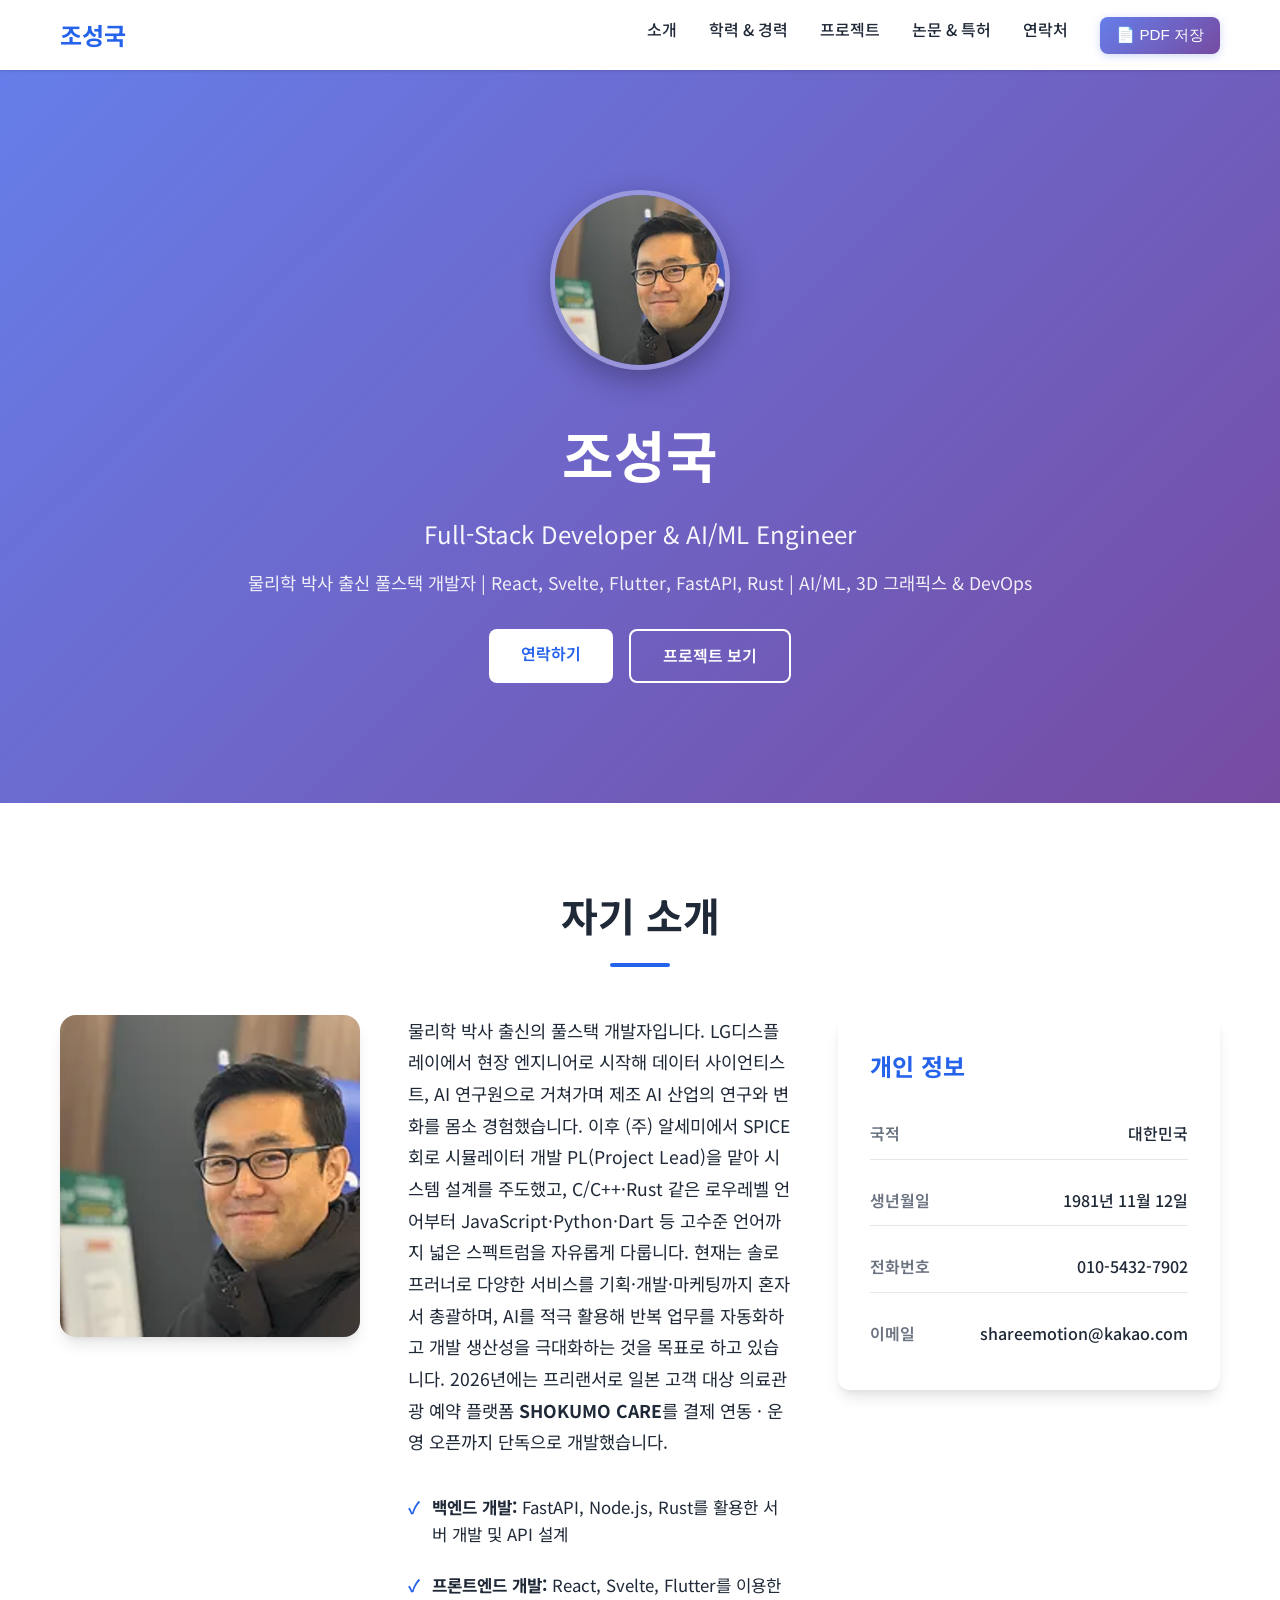
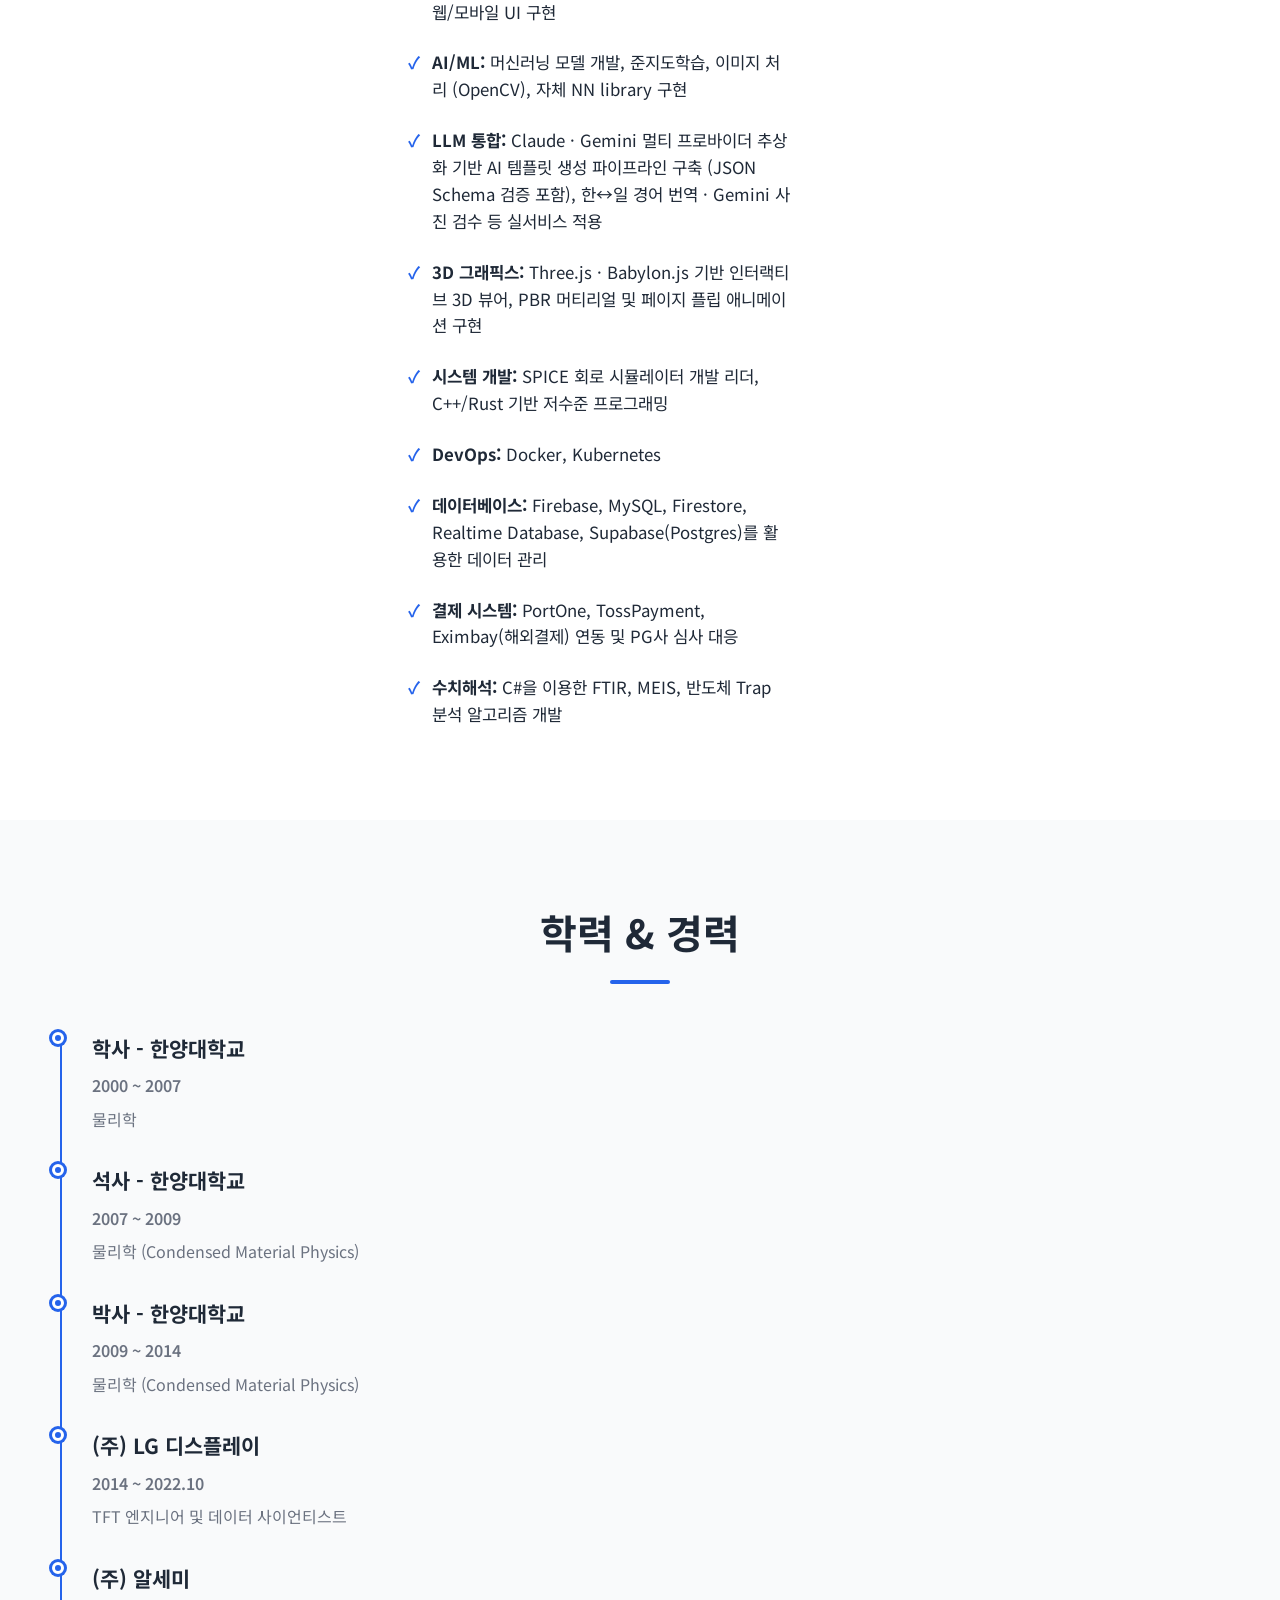
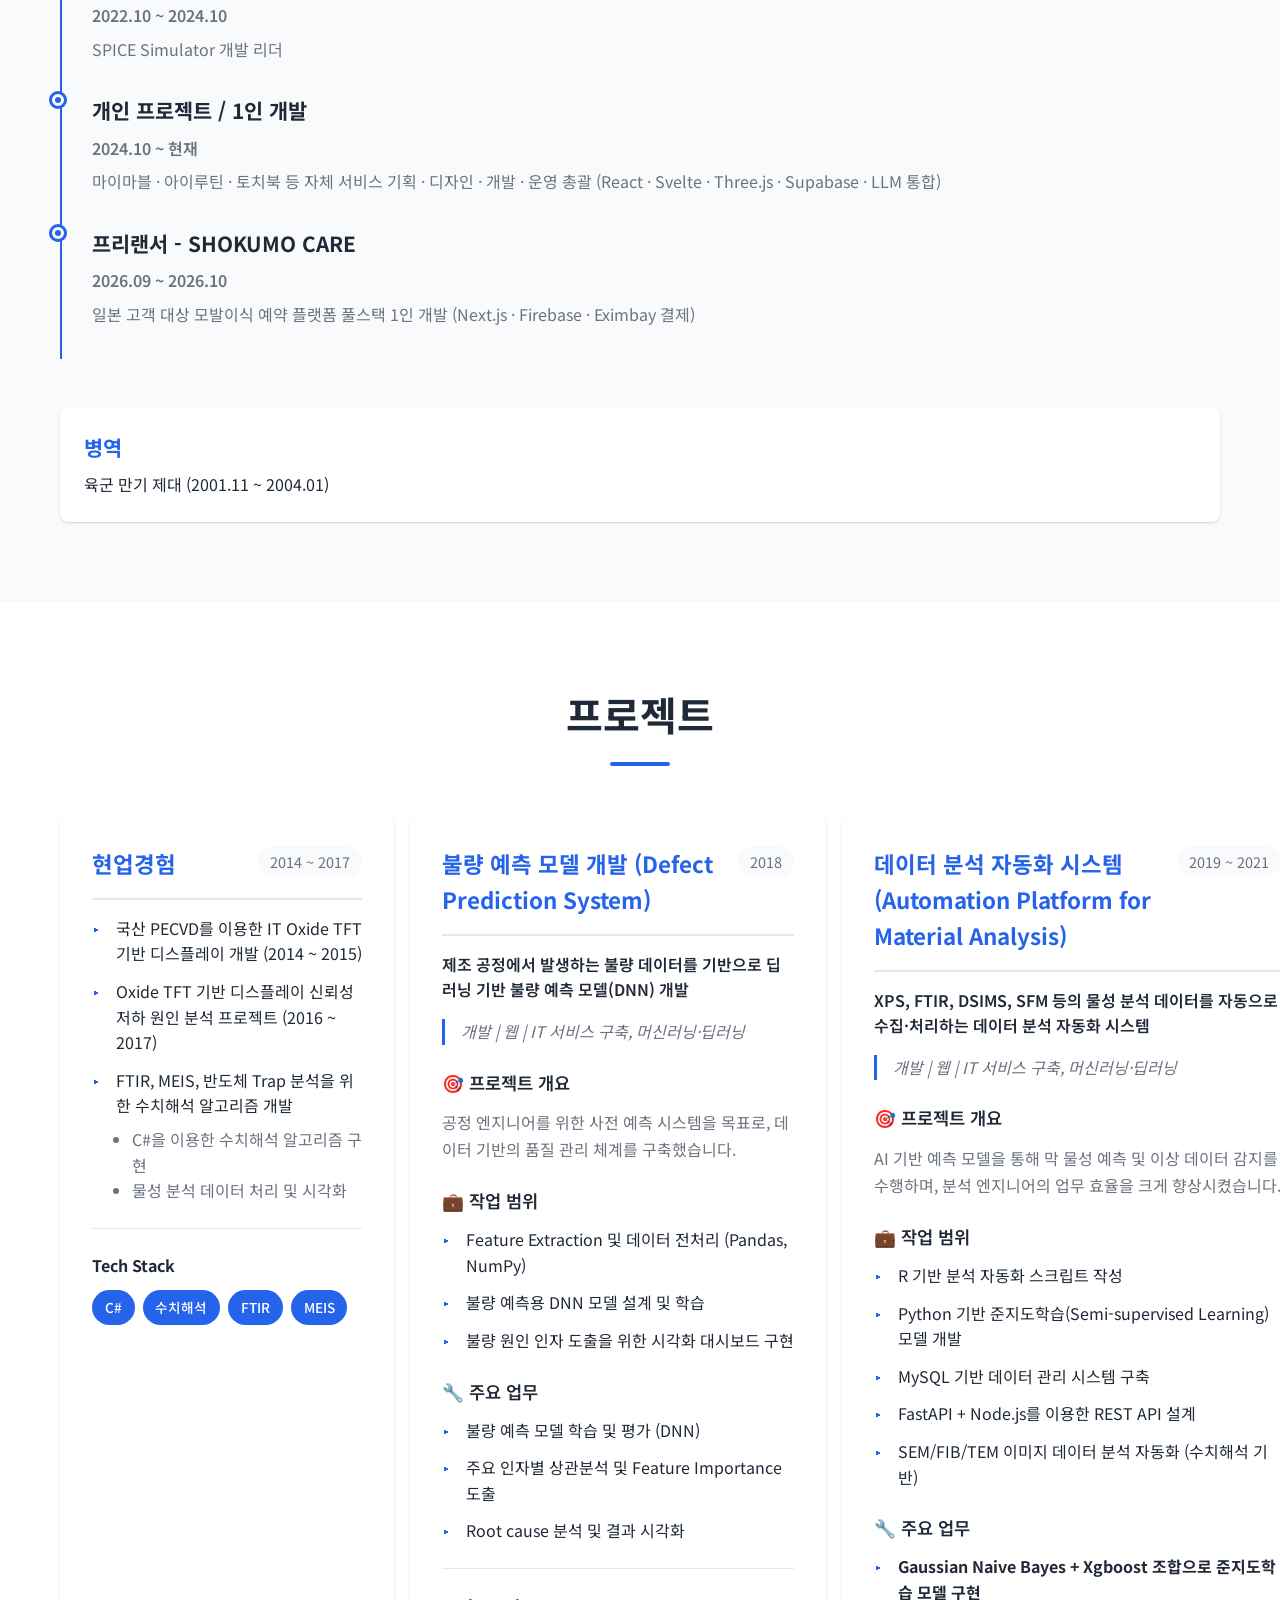
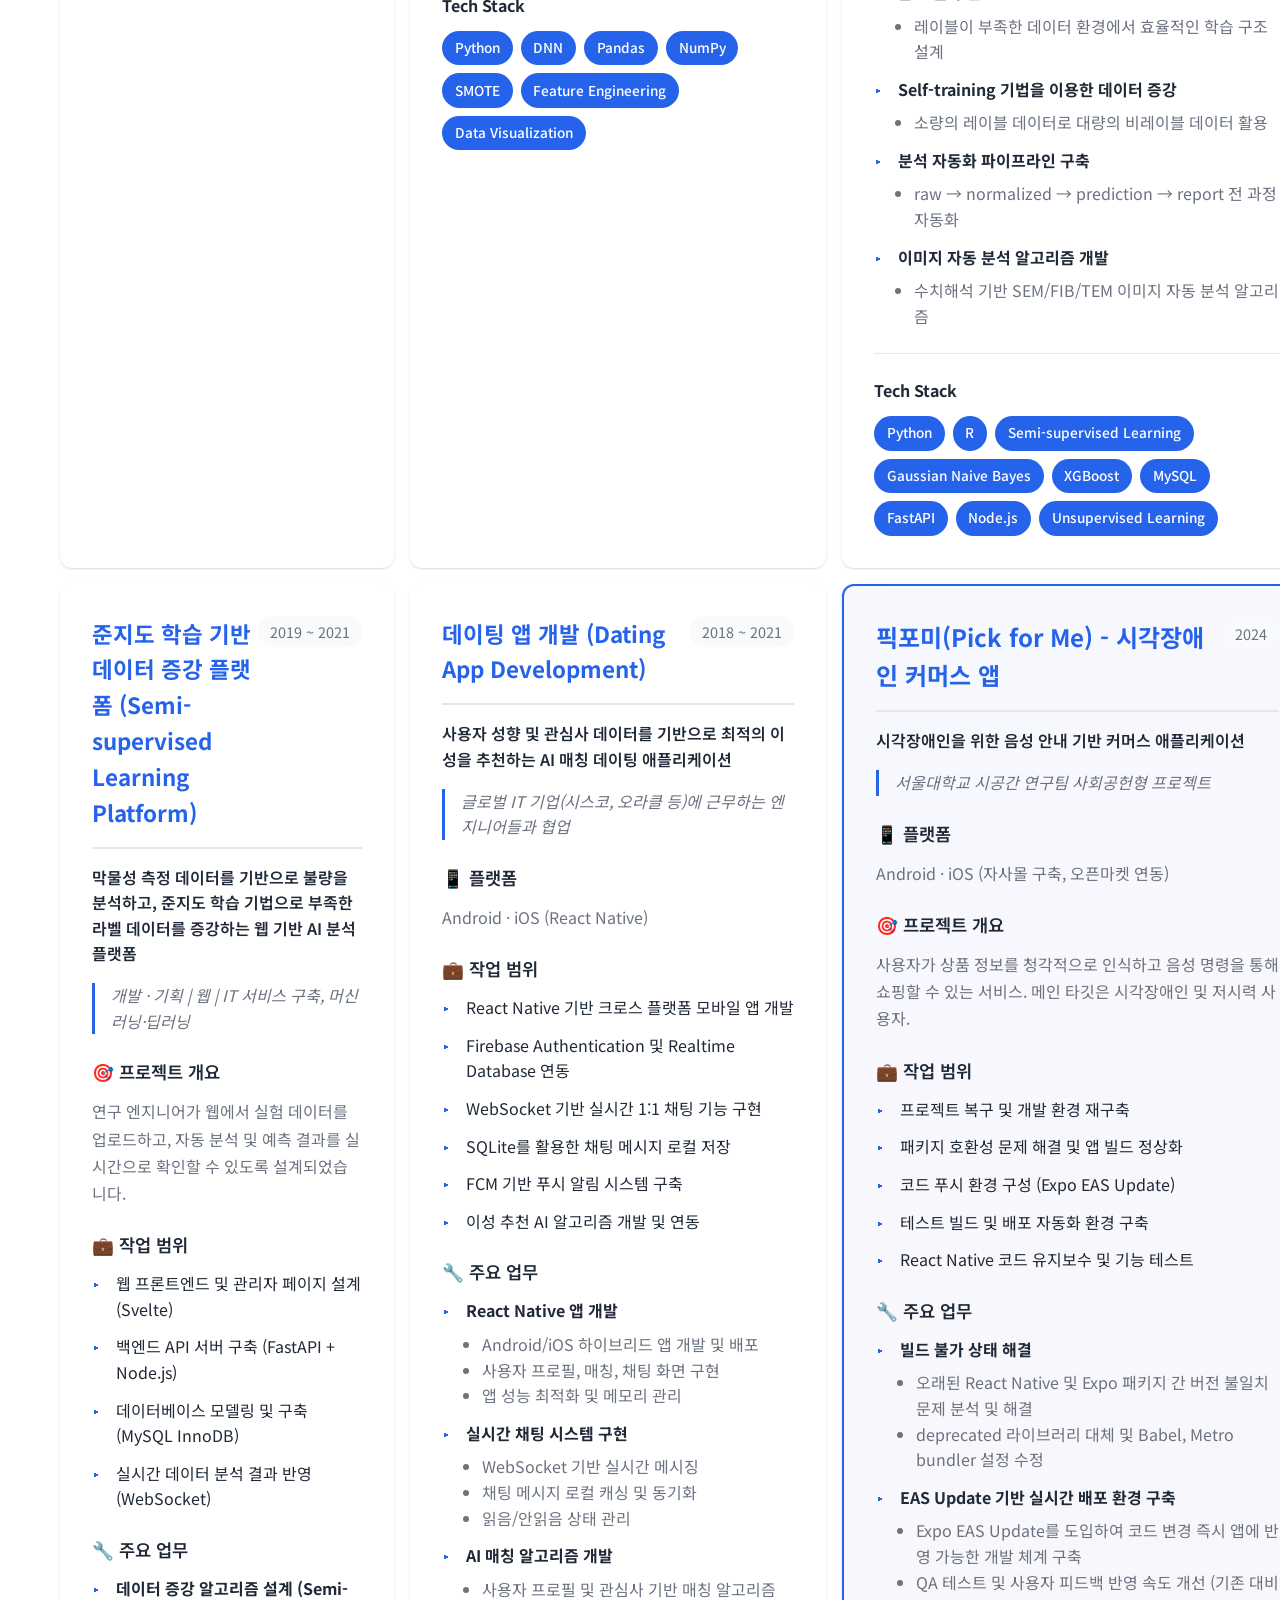
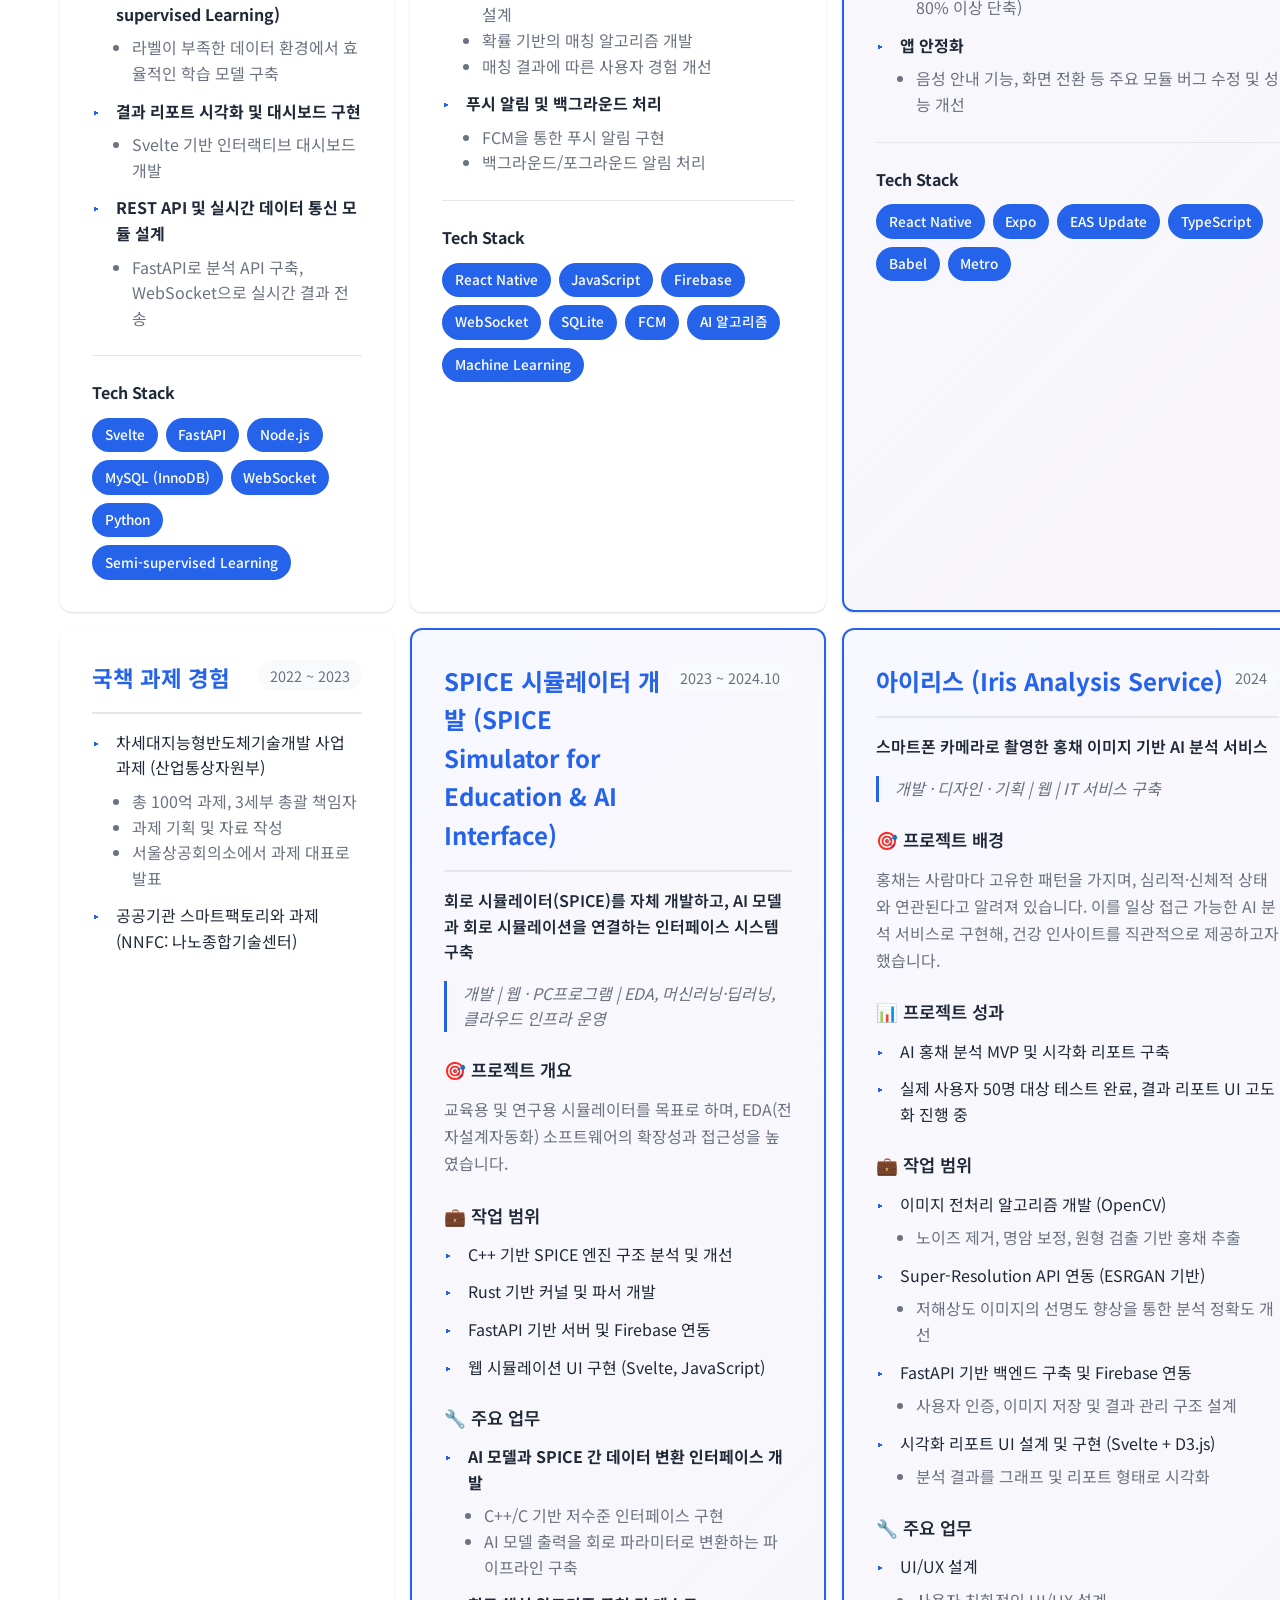
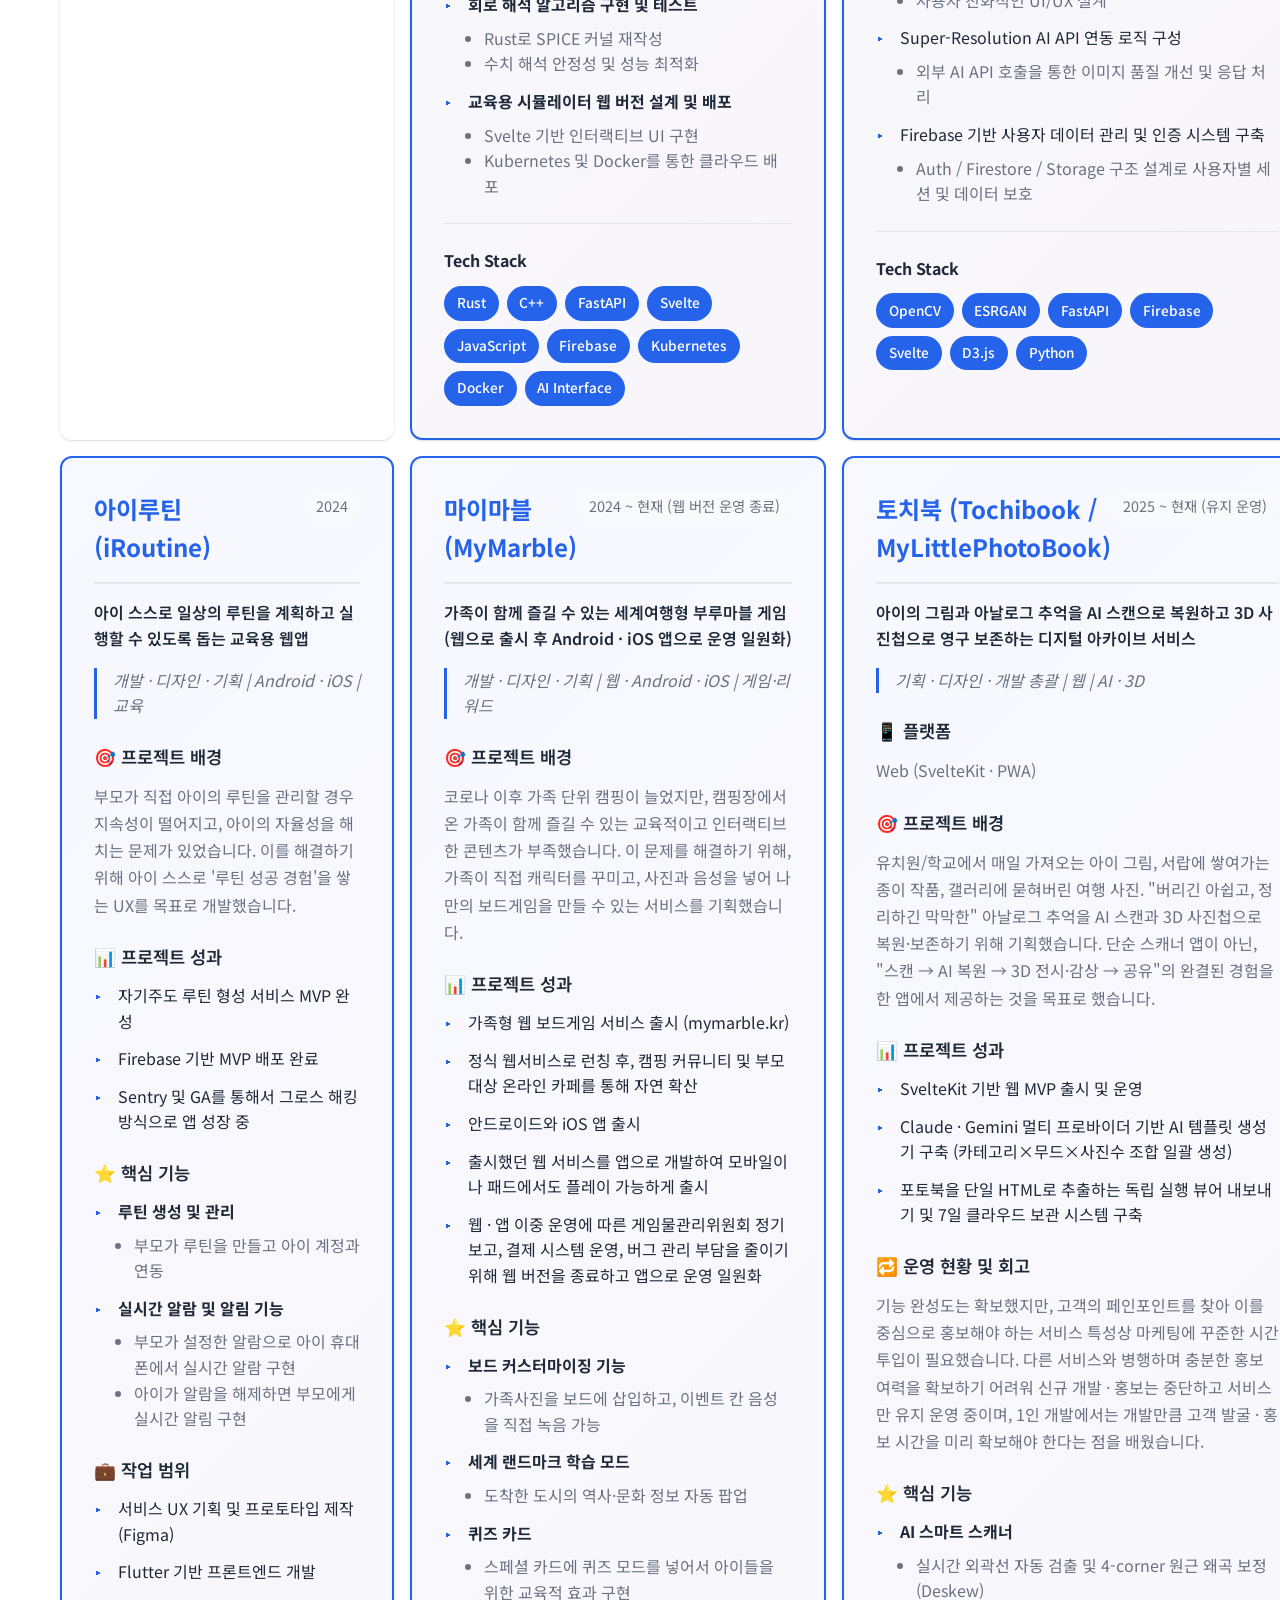
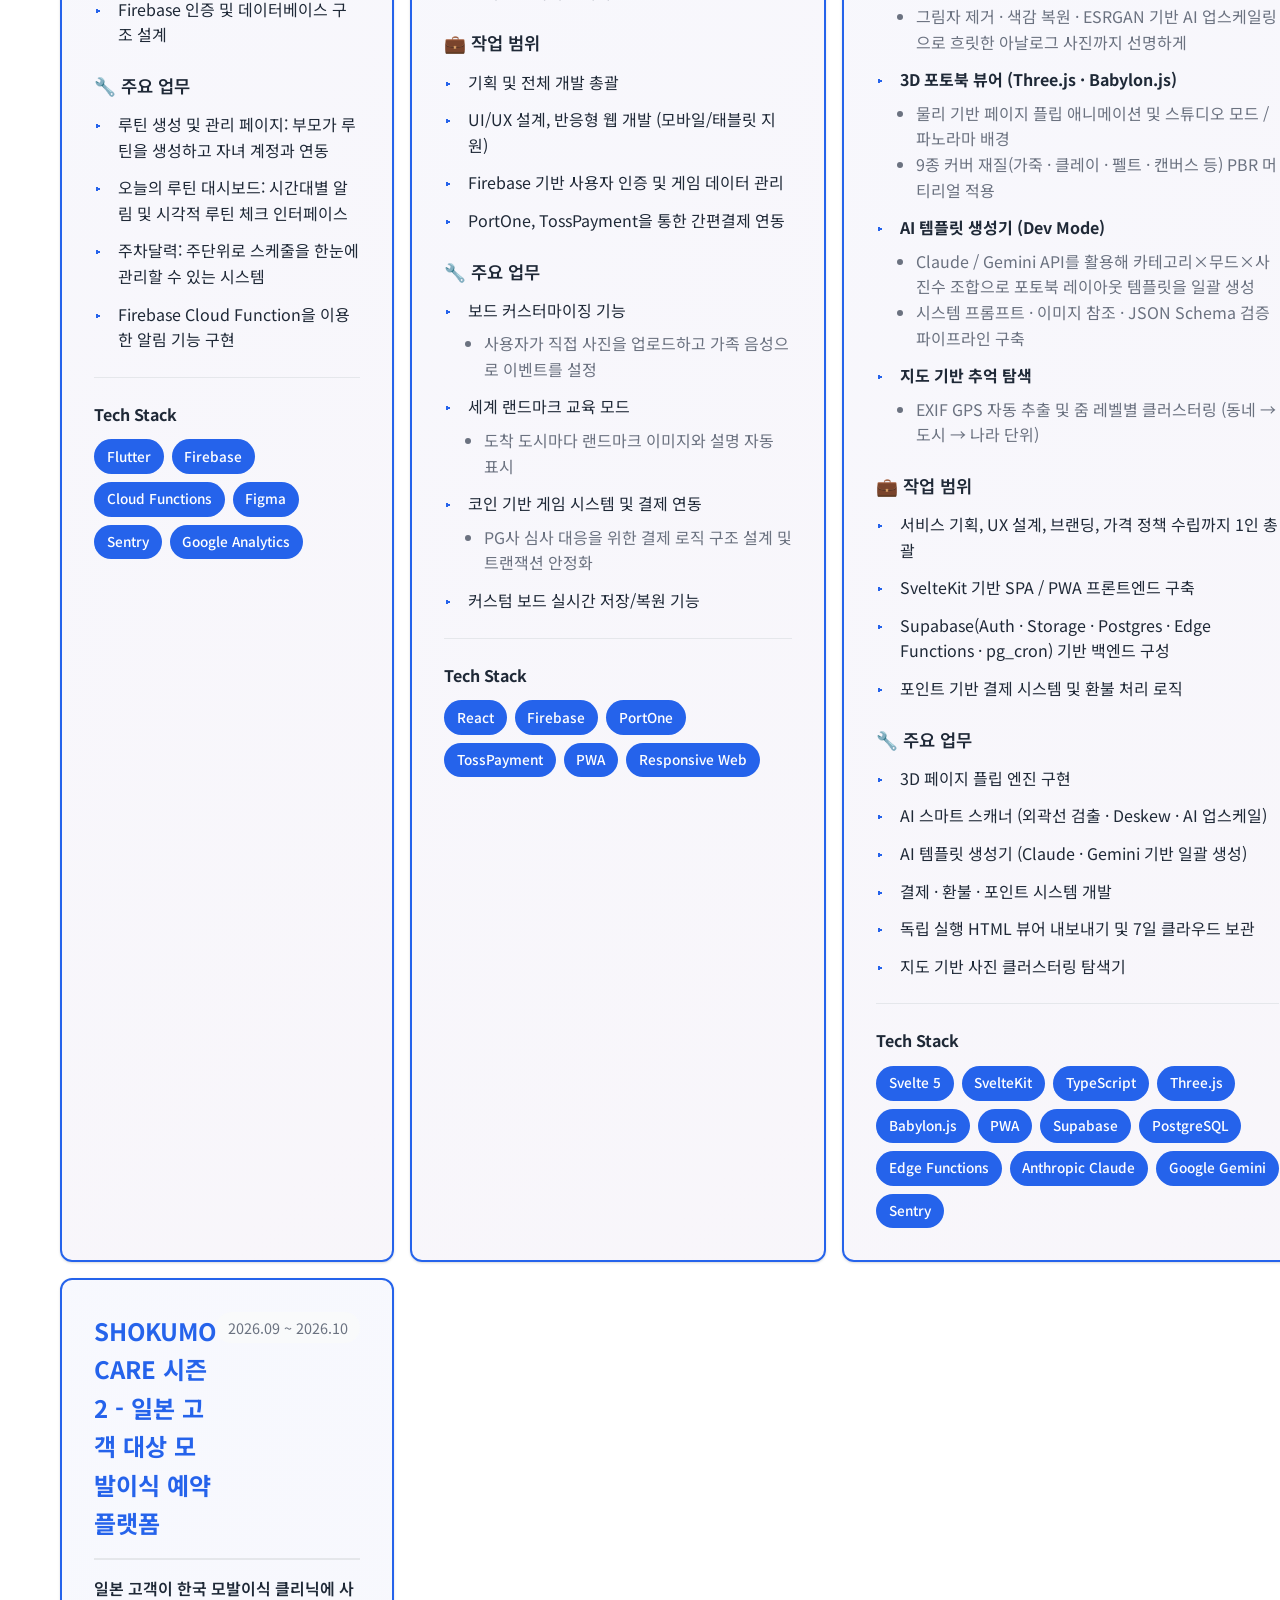
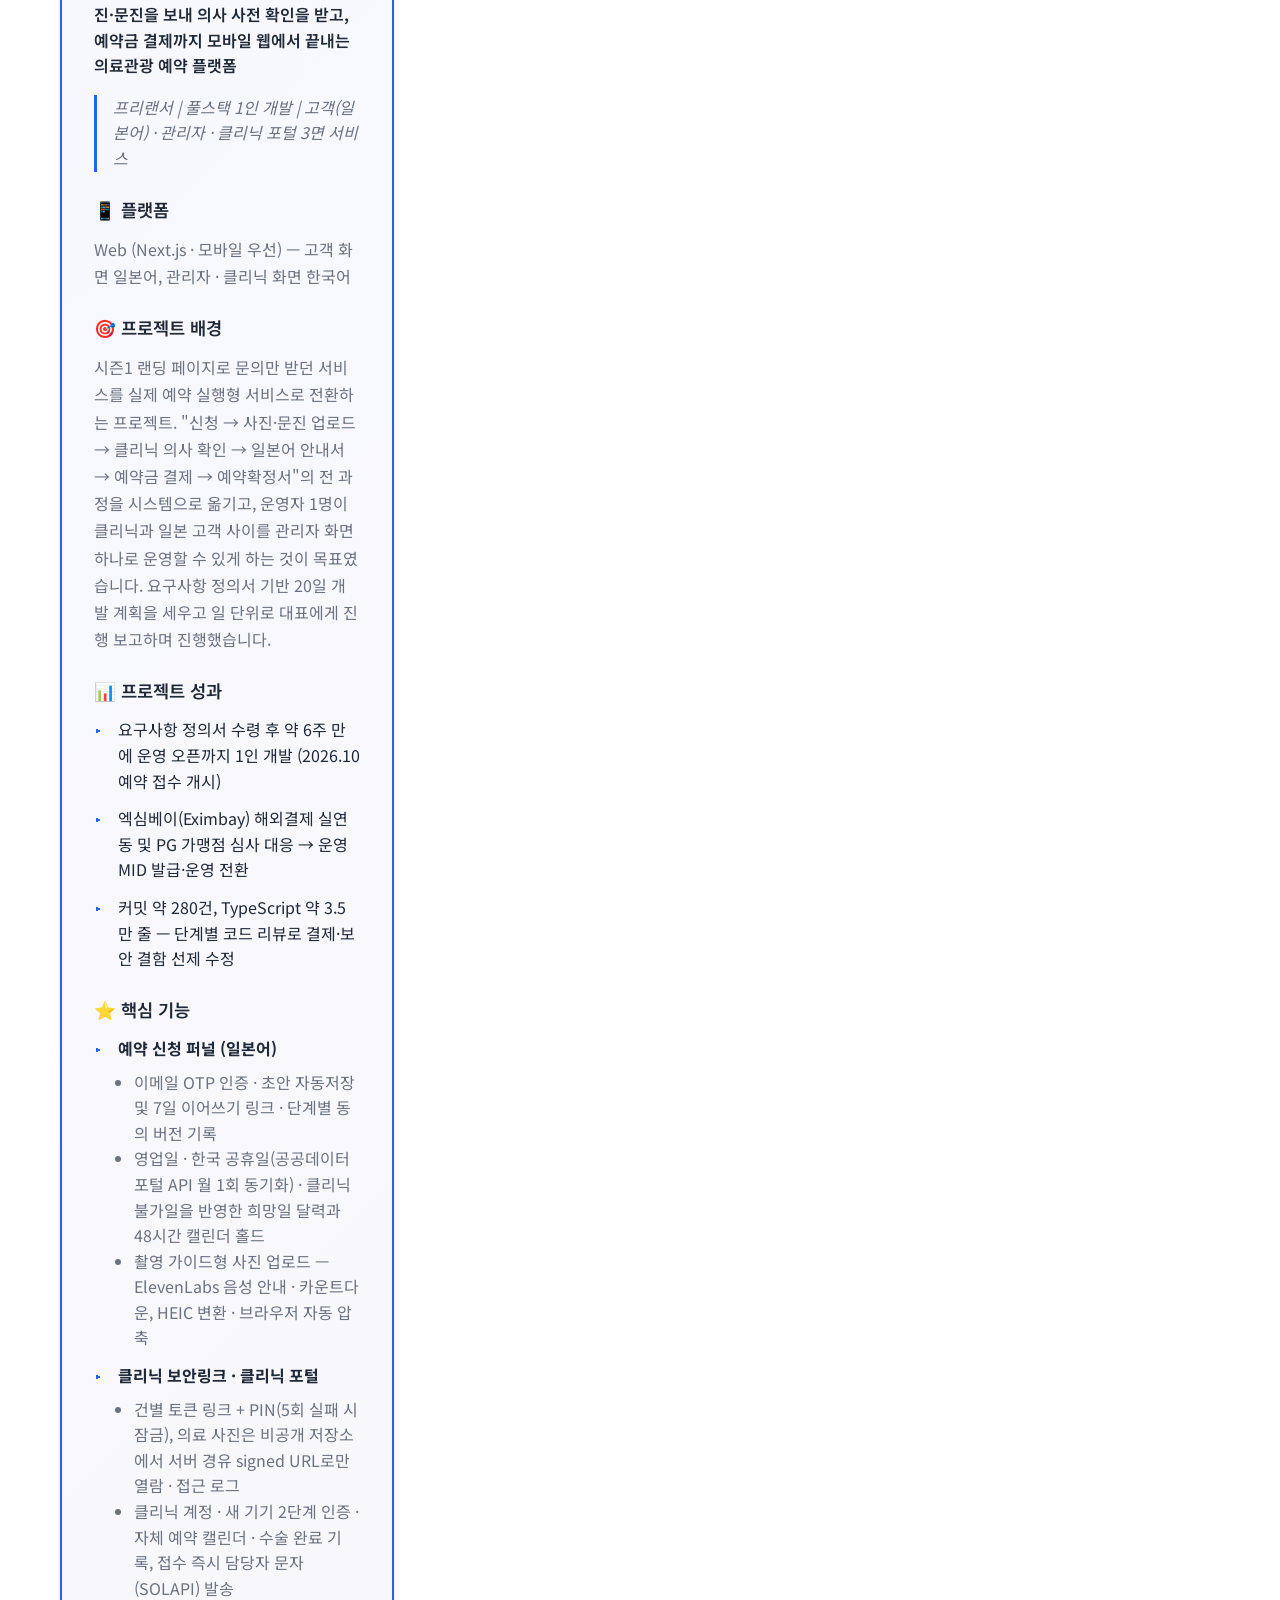
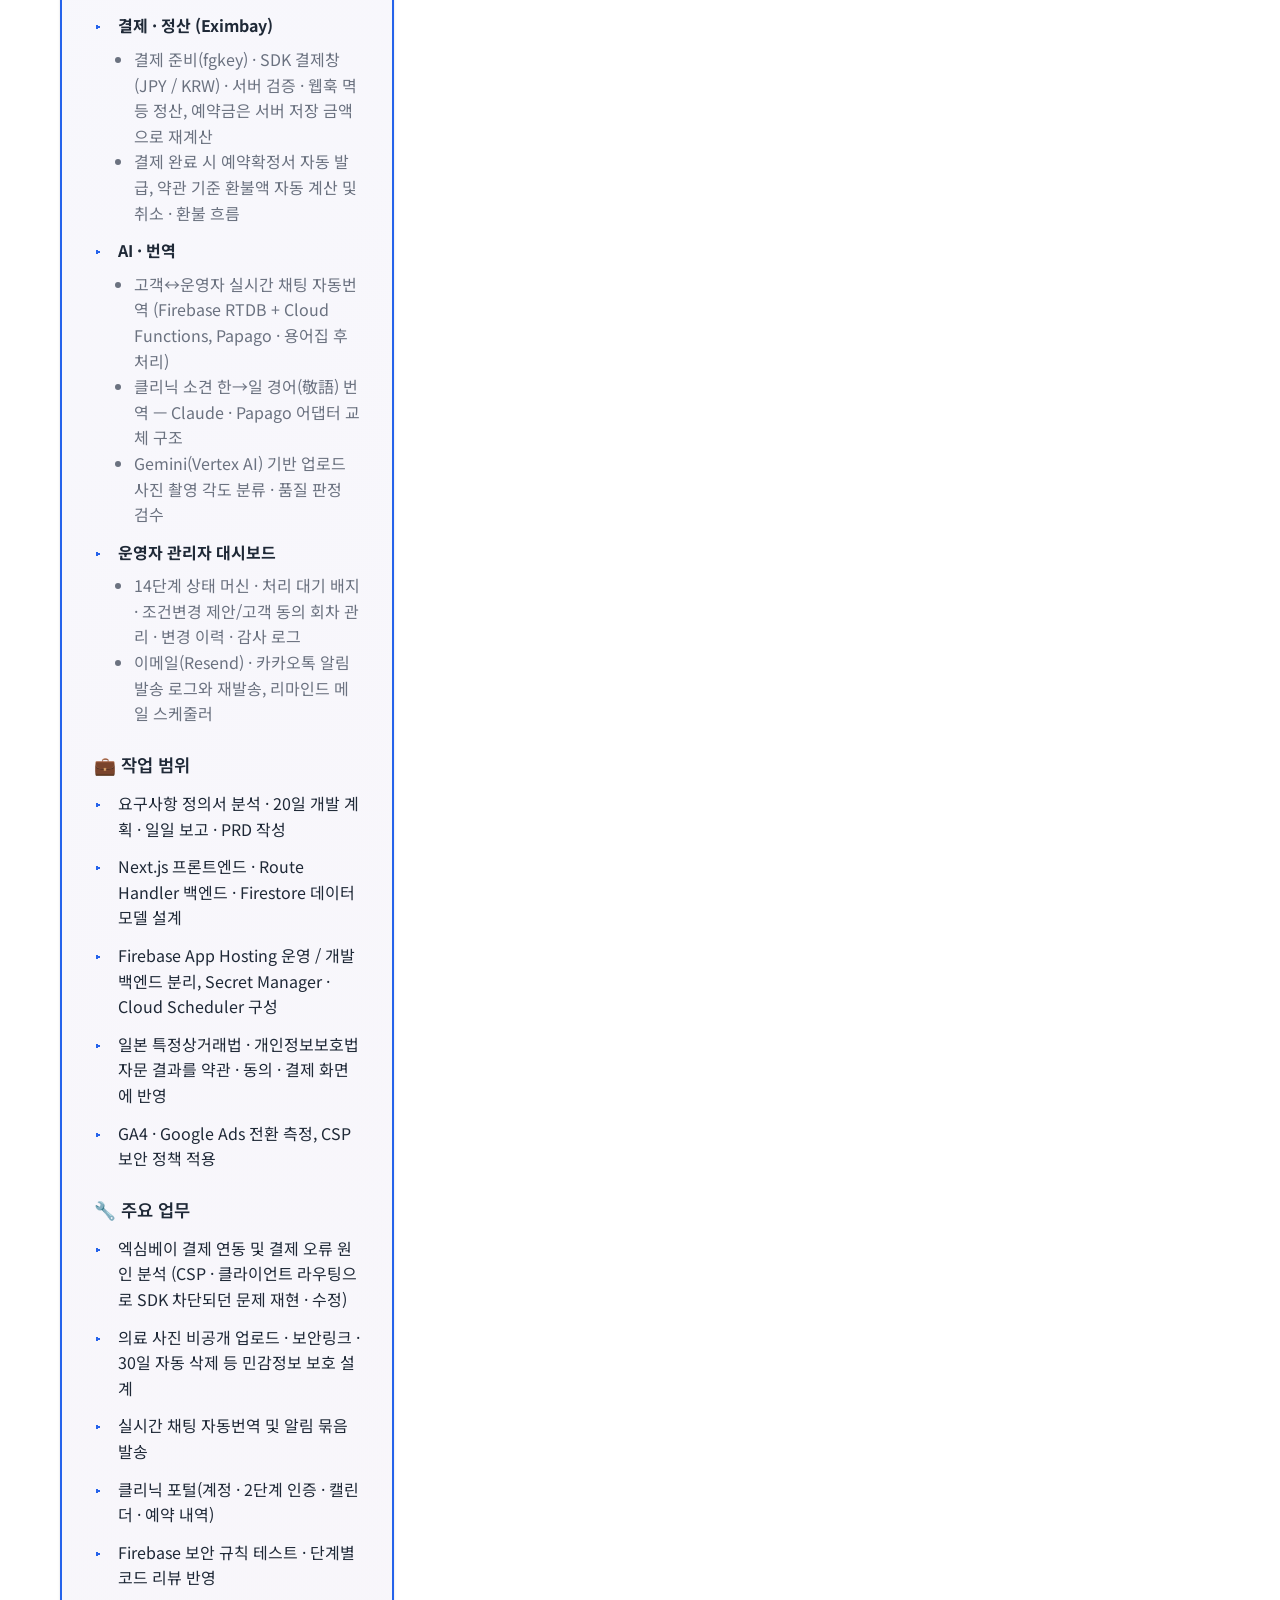
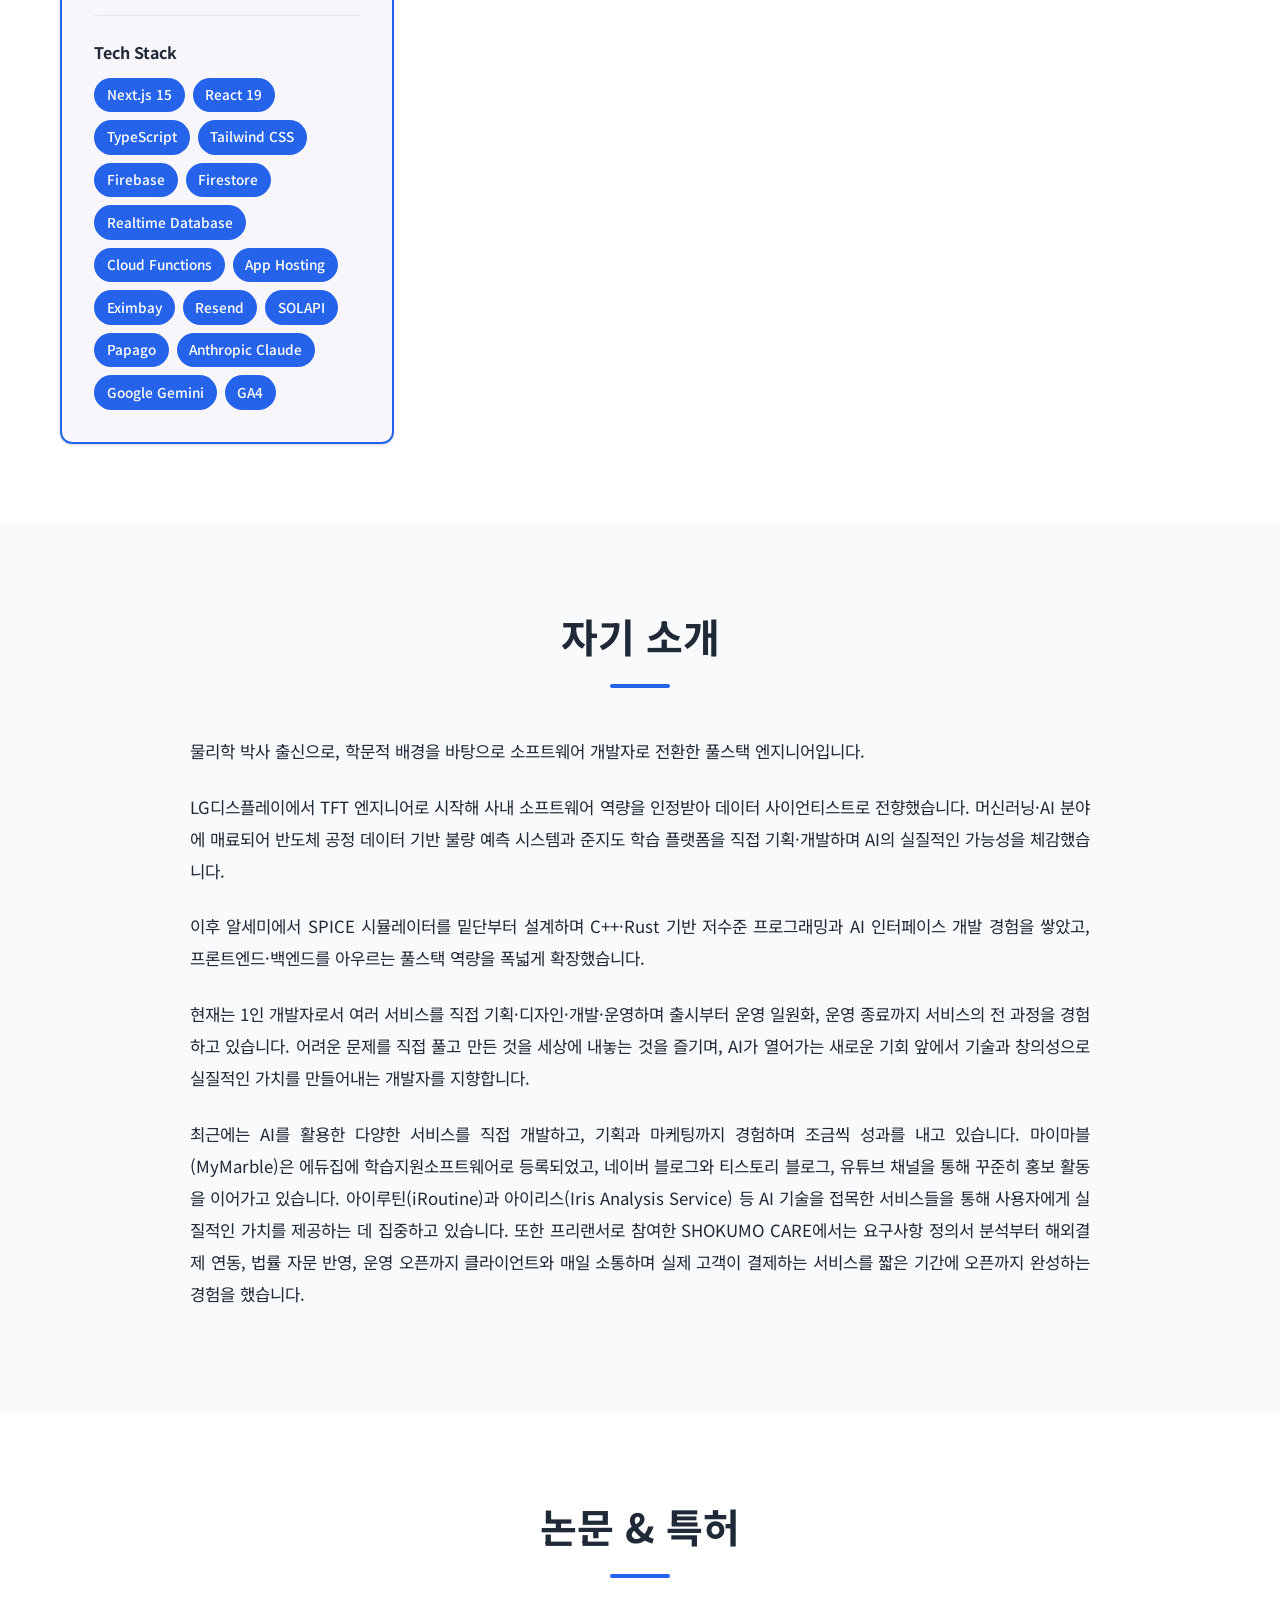
==== commit 8e1fef58: "docs: 이력서 서비스 운영 현황 반영 - 토치북: 유지 운영 표기 및 운영 현황·회고 추가 - 마이마블: 웹 버전 운영 종료, 앱으로 운영 일원화 반영 - 경력 타임라인·자기소" ====
--- a/index.html
+++ b/index.html
@@ -227,9 +227,9 @@
                             <h3>개인 프로젝트 / 1인 개발</h3>
                             <p class="timeline-period">2024.10 ~ 현재</p>
                             <p>
-                                토치북(Tochibook) 등 자체 웹 서비스 기획 ·
-                                디자인 · 개발 총괄 (Svelte 5 · Three.js ·
-                                Supabase · LLM 통합)
+                                마이마블 · 아이루틴 · 토치북 등 자체 서비스
+                                기획 · 디자인 · 개발 · 운영 총괄 (React ·
+                                Svelte · Three.js · Supabase · LLM 통합)
                             </p>
                         </div>
                     </div>
@@ -1137,11 +1137,11 @@
                     <div class="project-card project-card-featured">
                         <div class="project-header">
                             <h3>마이마블 (MyMarble)</h3>
-                            <span class="project-period">2024</span>
+                            <span class="project-period">2024 ~ 현재 (웹 버전 운영 종료)</span>
                         </div>
                         <p class="project-description">
-                            가족이 함께 즐길 수 있는 웹 기반 세계여행형 부루마블
-                            게임
+                            가족이 함께 즐길 수 있는 세계여행형 부루마블 게임
+                            (웹으로 출시 후 Android · iOS 앱으로 운영 일원화)
                         </p>
                         <p class="project-subtitle">
                             개발 · 디자인 · 기획 | 웹 · Android · iOS |
@@ -1168,12 +1168,18 @@
                                 </li>
                                 <li>
                                     정식 웹서비스로 런칭 후, 캠핑 커뮤니티 및
-                                    부모 대상 온라인 카페를 통해 자연 확산 중
+                                    부모 대상 온라인 카페를 통해 자연 확산
                                 </li>
                                 <li>안드로이드와 iOS 앱 출시</li>
                                 <li>
                                     출시했던 웹 서비스를 앱으로 개발하여
                                     모바일이나 패드에서도 플레이 가능하게 출시
+                                </li>
+                                <li>
+                                    웹 · 앱 이중 운영에 따른 게임물관리위원회
+                                    정기 보고, 결제 시스템 운영, 버그 관리 부담을
+                                    줄이기 위해 웹 버전을 종료하고 앱으로 운영
+                                    일원화
                                 </li>
                             </ul>
                         </div>
@@ -1280,7 +1286,7 @@
                     <div class="project-card project-card-featured">
                         <div class="project-header">
                             <h3>토치북 (Tochibook / MyLittlePhotoBook)</h3>
-                            <span class="project-period">2025 ~ 현재</span>
+                            <span class="project-period">2025 ~ 현재 (유지 운영)</span>
                         </div>
                         <p class="project-description">
                             아이의 그림과 아날로그 추억을 AI 스캔으로 복원하고
@@ -1293,8 +1299,7 @@
                         <div class="project-section">
                             <h4>📱 플랫폼</h4>
                             <p>
-                                Web (SvelteKit · PWA) — iOS / Android 네이티브
-                                앱은 트래픽 검증 후 Capacitor로 확장 예정
+                                Web (SvelteKit · PWA)
                             </p>
                         </div>
 
@@ -1325,6 +1330,19 @@
                                     내보내기 및 7일 클라우드 보관 시스템 구축
                                 </li>
                             </ul>
+                        </div>
+
+                        <div class="project-section">
+                            <h4>🔁 운영 현황 및 회고</h4>
+                            <p>
+                                기능 완성도는 확보했지만, 고객의 페인포인트를
+                                찾아 이를 중심으로 홍보해야 하는 서비스 특성상
+                                마케팅에 꾸준한 시간 투입이 필요했습니다. 다른
+                                서비스와 병행하며 충분한 홍보 여력을 확보하기
+                                어려워 신규 개발 · 홍보는 중단하고 서비스만 유지
+                                운영 중이며, 1인 개발에서는 개발만큼 고객 발굴 ·
+                                홍보 시간을 미리 확보해야 한다는 점을 배웠습니다.
+                            </p>
                         </div>
 
                         <div class="project-section">
@@ -1695,9 +1713,9 @@
                         </p>
 
                         <p>
-                            현재는 1인 개발자로서 AI 스캔·3D 그래픽스 기반
-                            디지털 아카이브 서비스 토치북(Tochibook)을 기획·디자인·개발
-                            총괄하며 운영 중입니다. 어려운 문제를 직접 풀고 만든
+                            현재는 1인 개발자로서 여러 서비스를 직접 기획·디자인·개발·운영하며
+                            출시부터 운영 일원화, 운영 종료까지 서비스의 전 과정을
+                            경험하고 있습니다. 어려운 문제를 직접 풀고 만든
                             것을 세상에 내놓는 것을 즐기며, AI가 열어가는 새로운
                             기회 앞에서 기술과 창의성으로 실질적인 가치를 만들어내는
                             개발자를 지향합니다.
@@ -1708,8 +1726,8 @@
                             경험하며 조금씩 성과를 내고 있습니다. 마이마블(MyMarble)은
                             에듀집에 학습지원소프트웨어로 등록되었고, 네이버 블로그와
                             티스토리 블로그, 유튜브 채널을 통해 꾸준히 홍보 활동을 이어가고
-                            있습니다. 아이루틴(iRoutine)과 아이리스(Iris Analysis Service),
-                            토치북(TOCHIBOOK) 등 AI 기술을 접목한 서비스들을 통해
+                            있습니다. 아이루틴(iRoutine)과 아이리스(Iris Analysis Service)
+                            등 AI 기술을 접목한 서비스들을 통해
                             사용자에게 실질적인 가치를 제공하는 데 집중하고 있습니다.
                             또한 프리랜서로 참여한 SHOKUMO CARE에서는 요구사항
                             정의서 분석부터 해외결제 연동, 법률 자문 반영, 운영 오픈까지
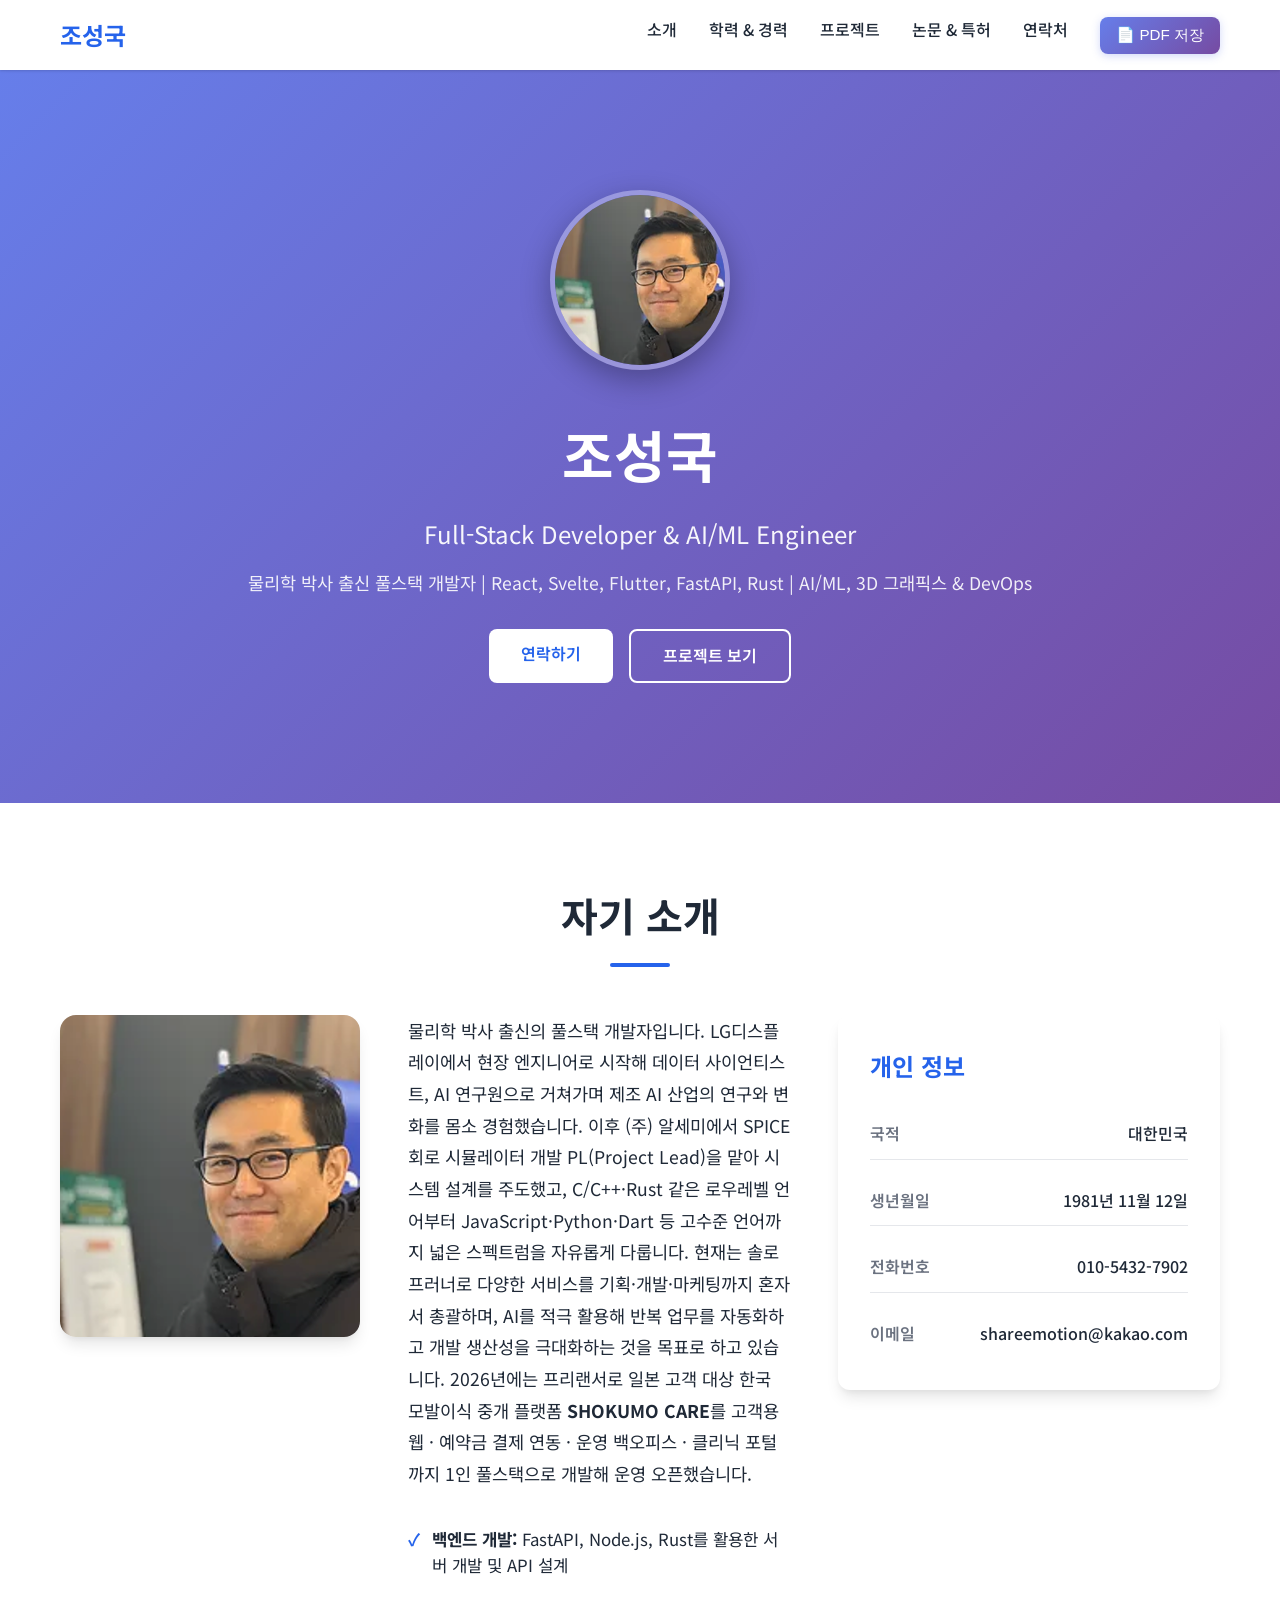
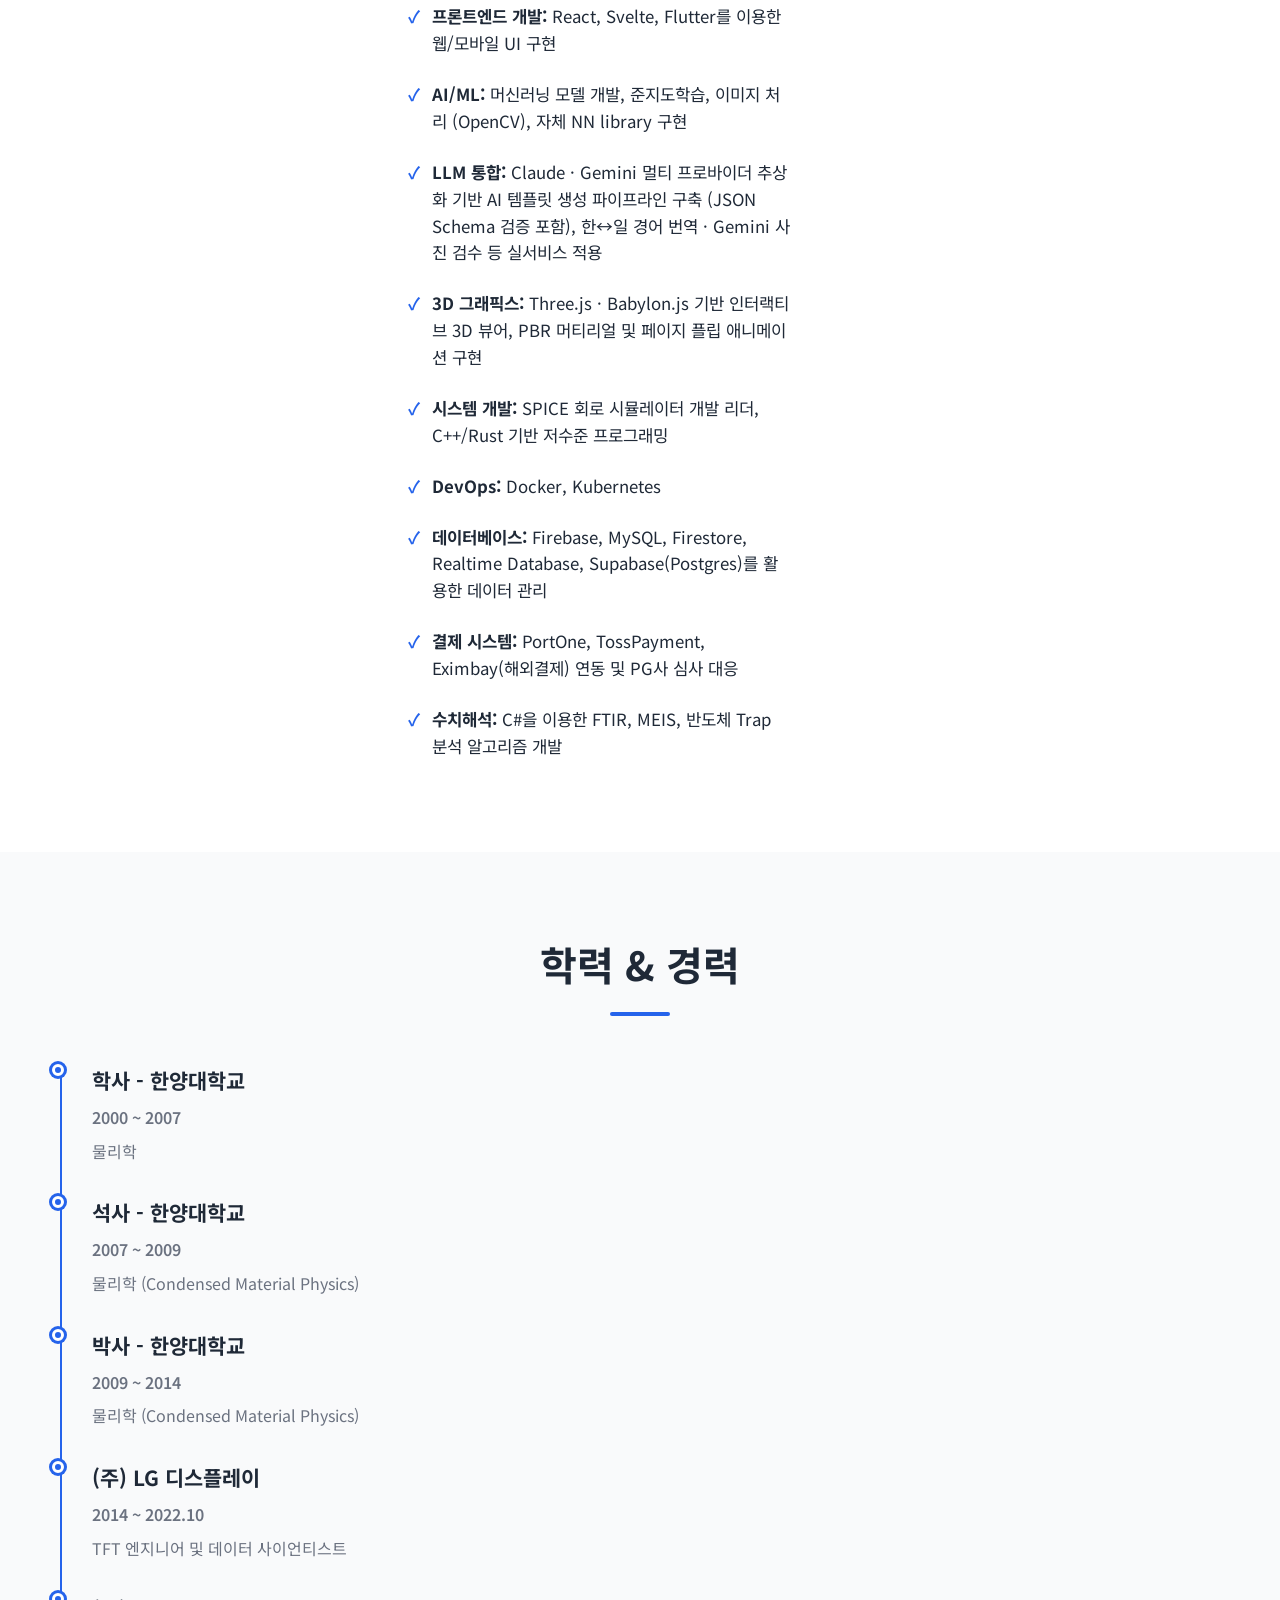
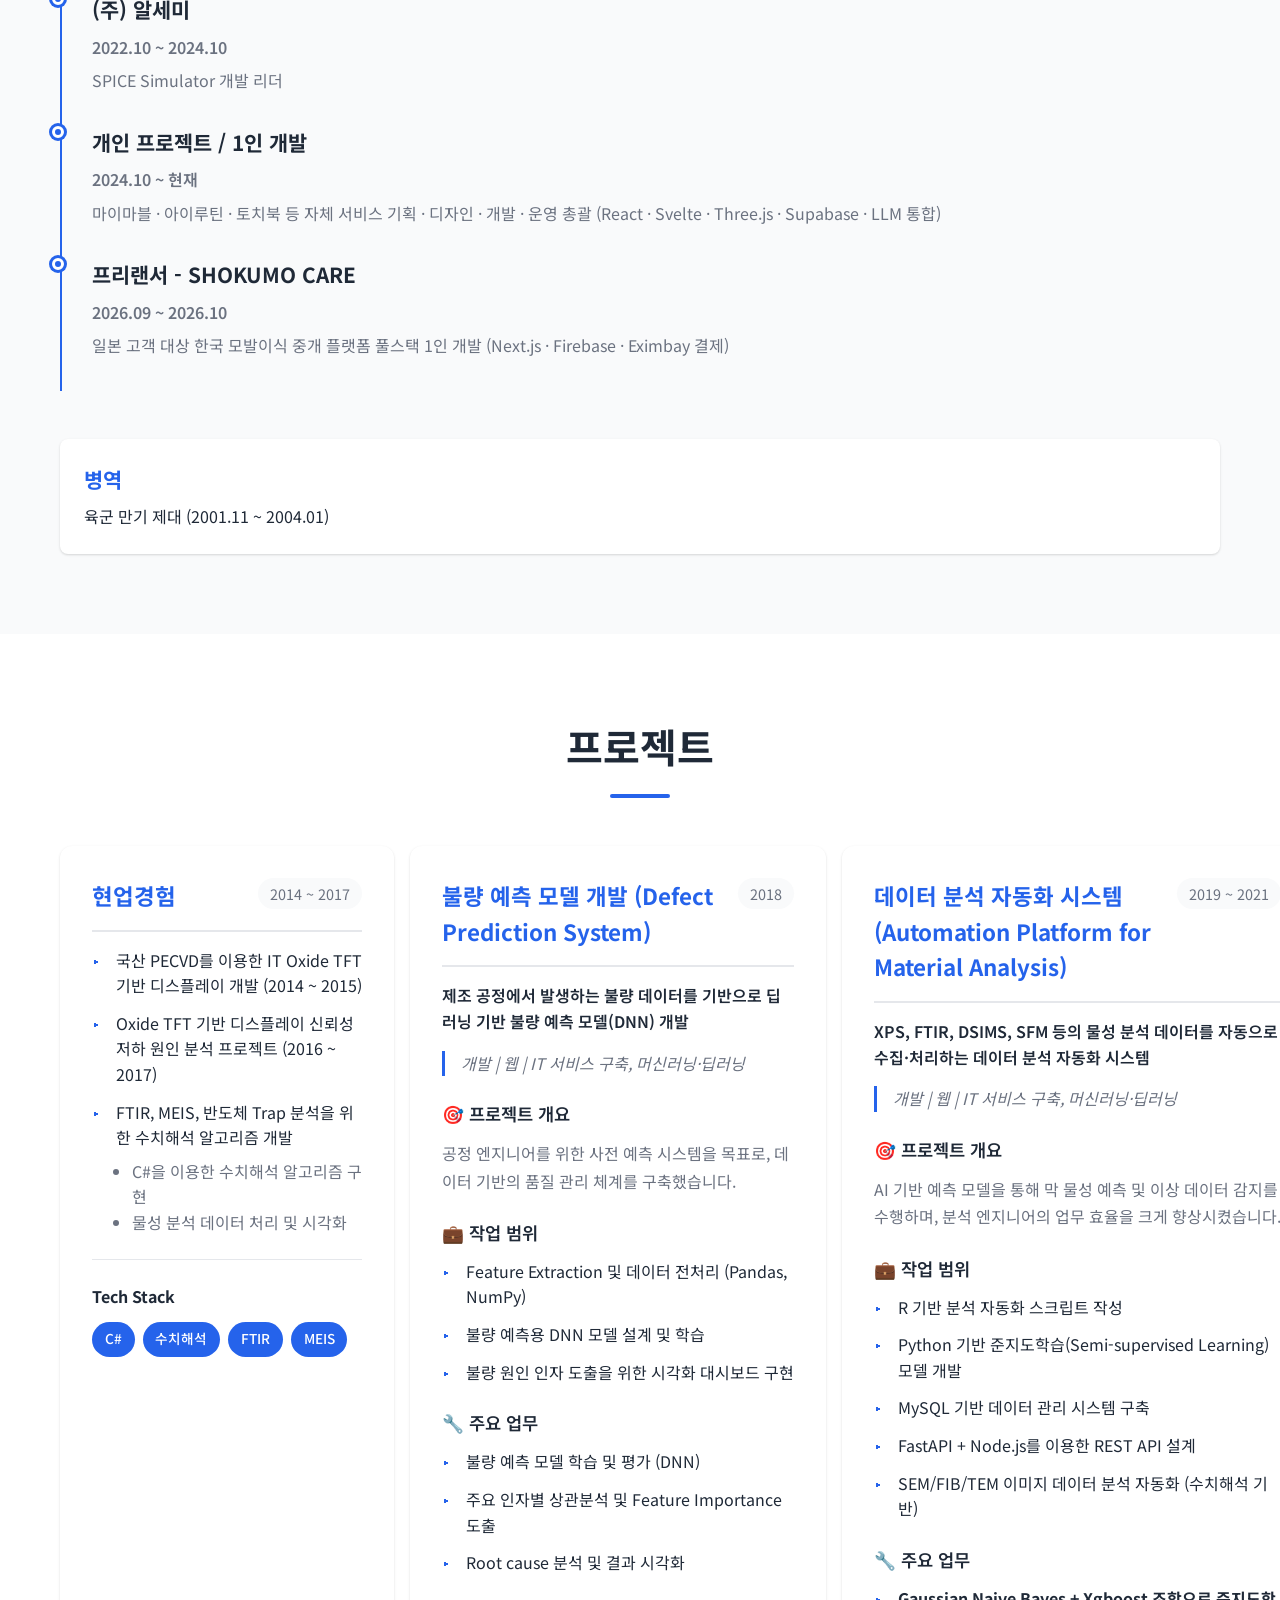
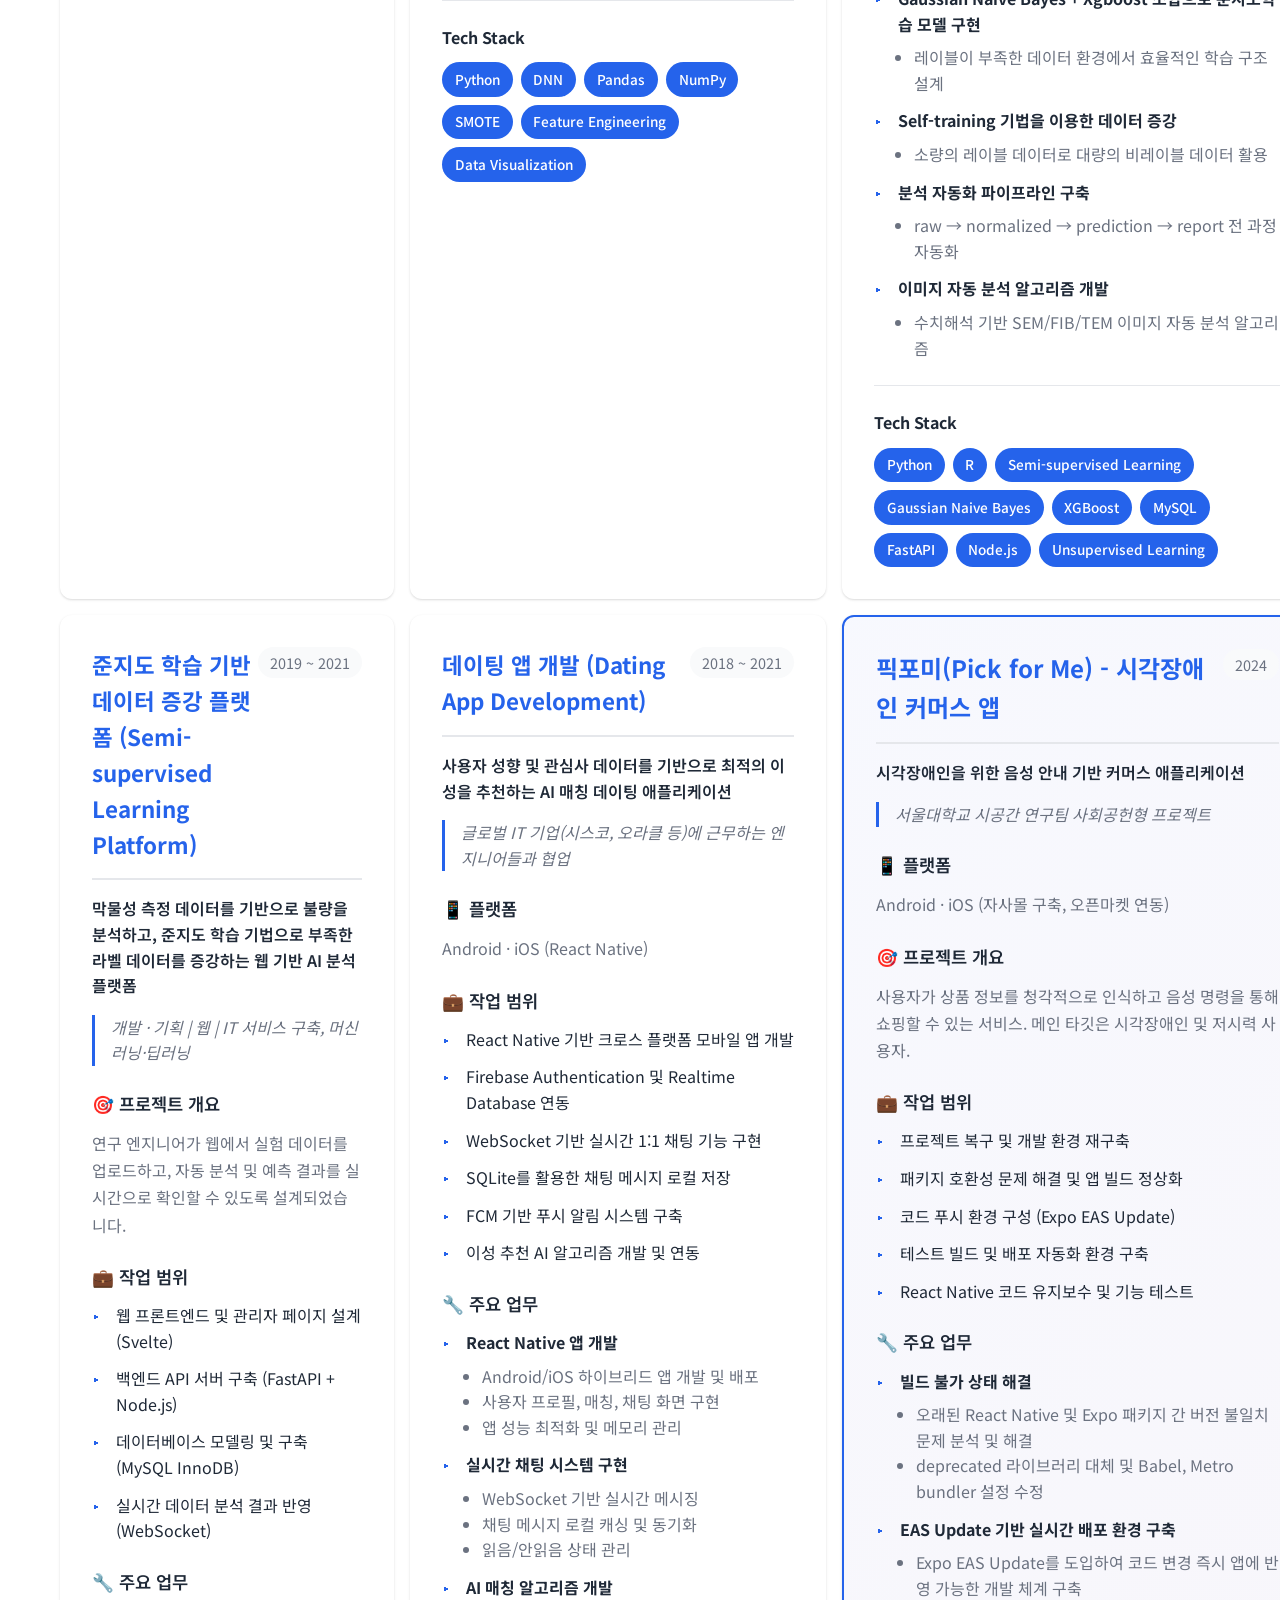
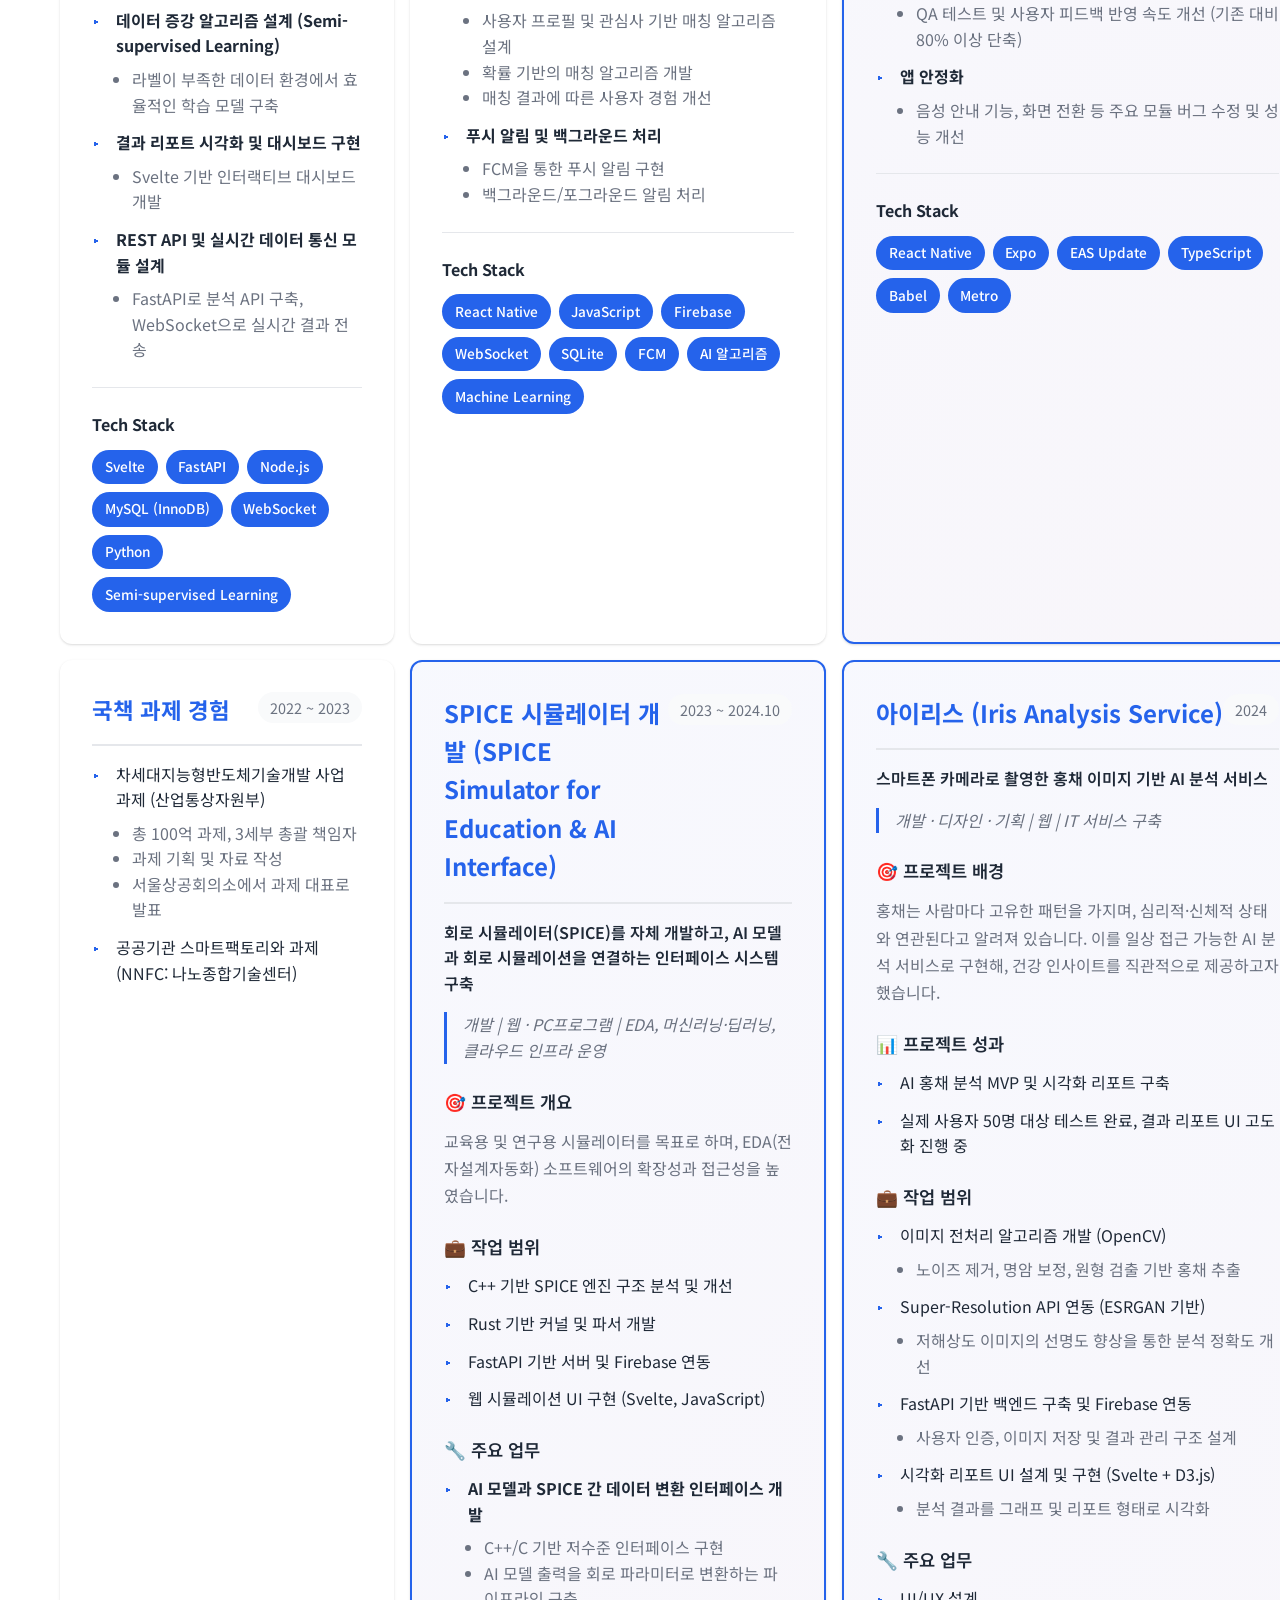
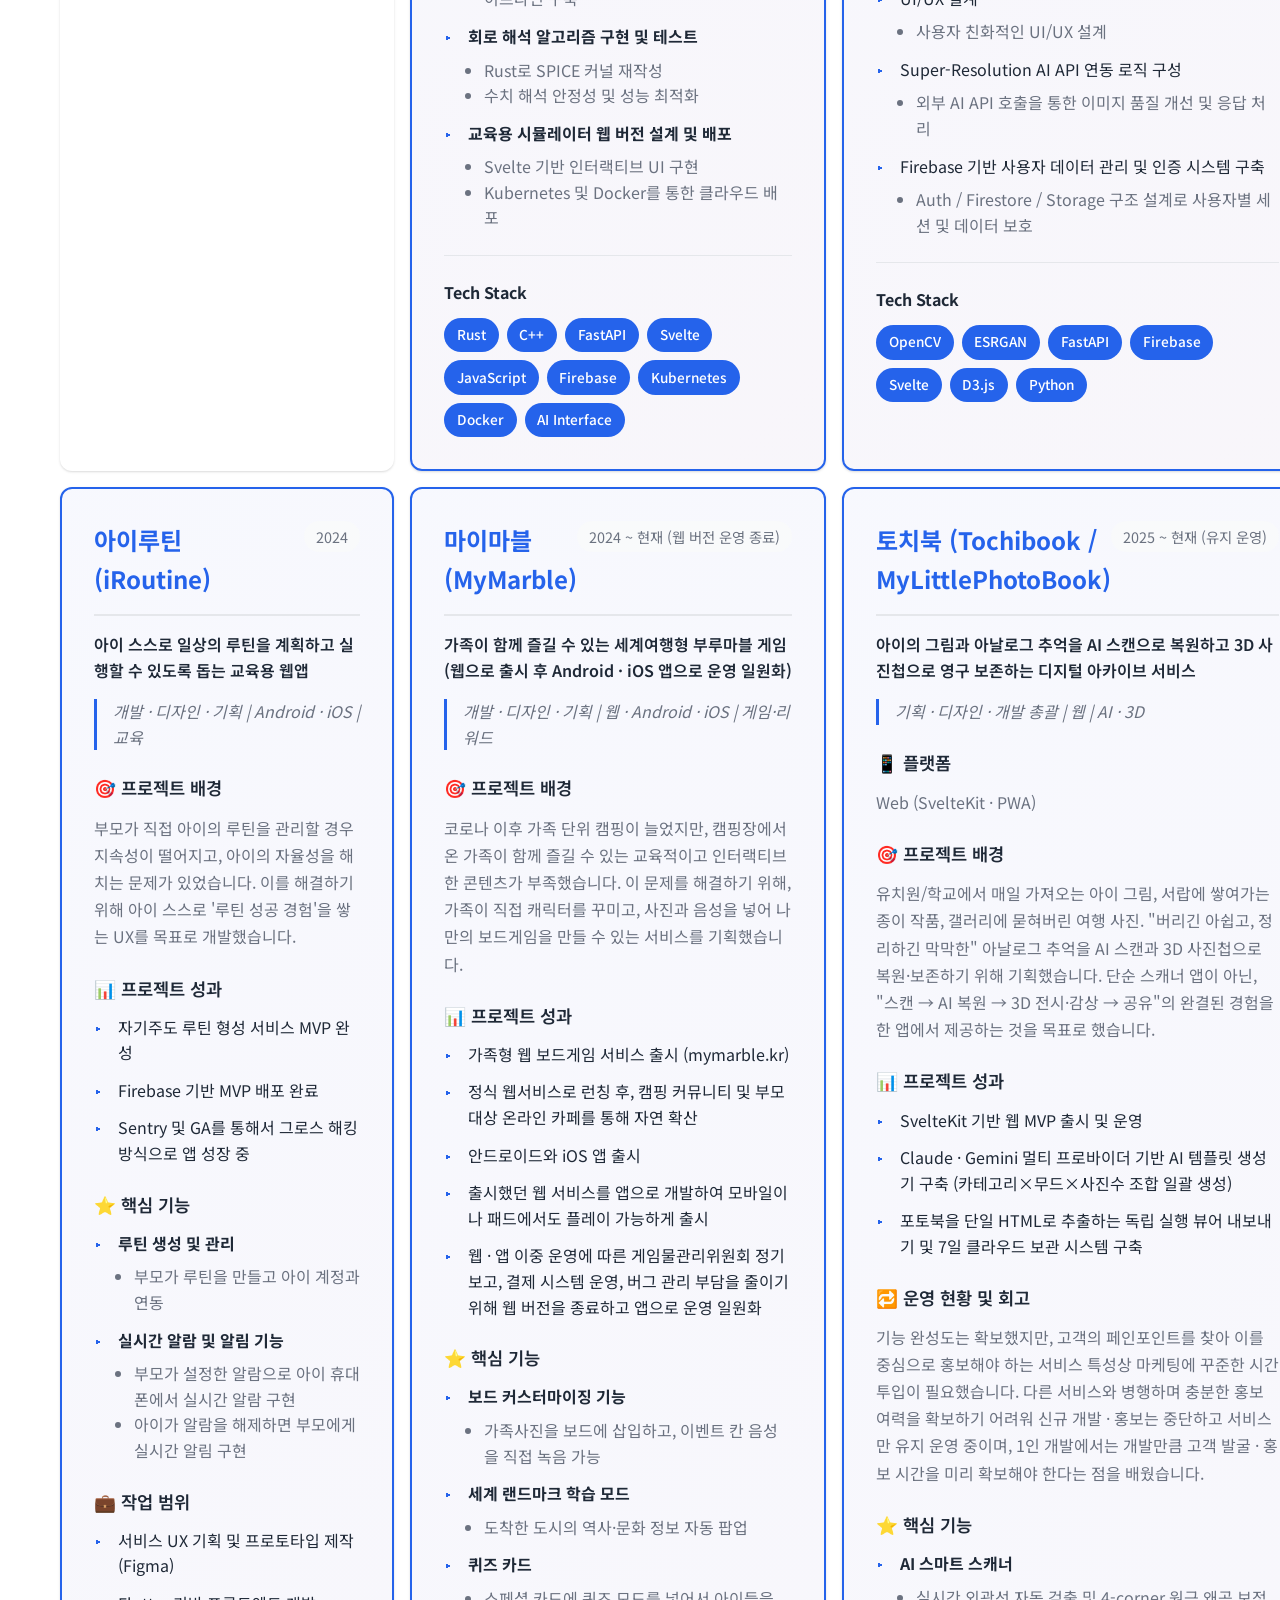
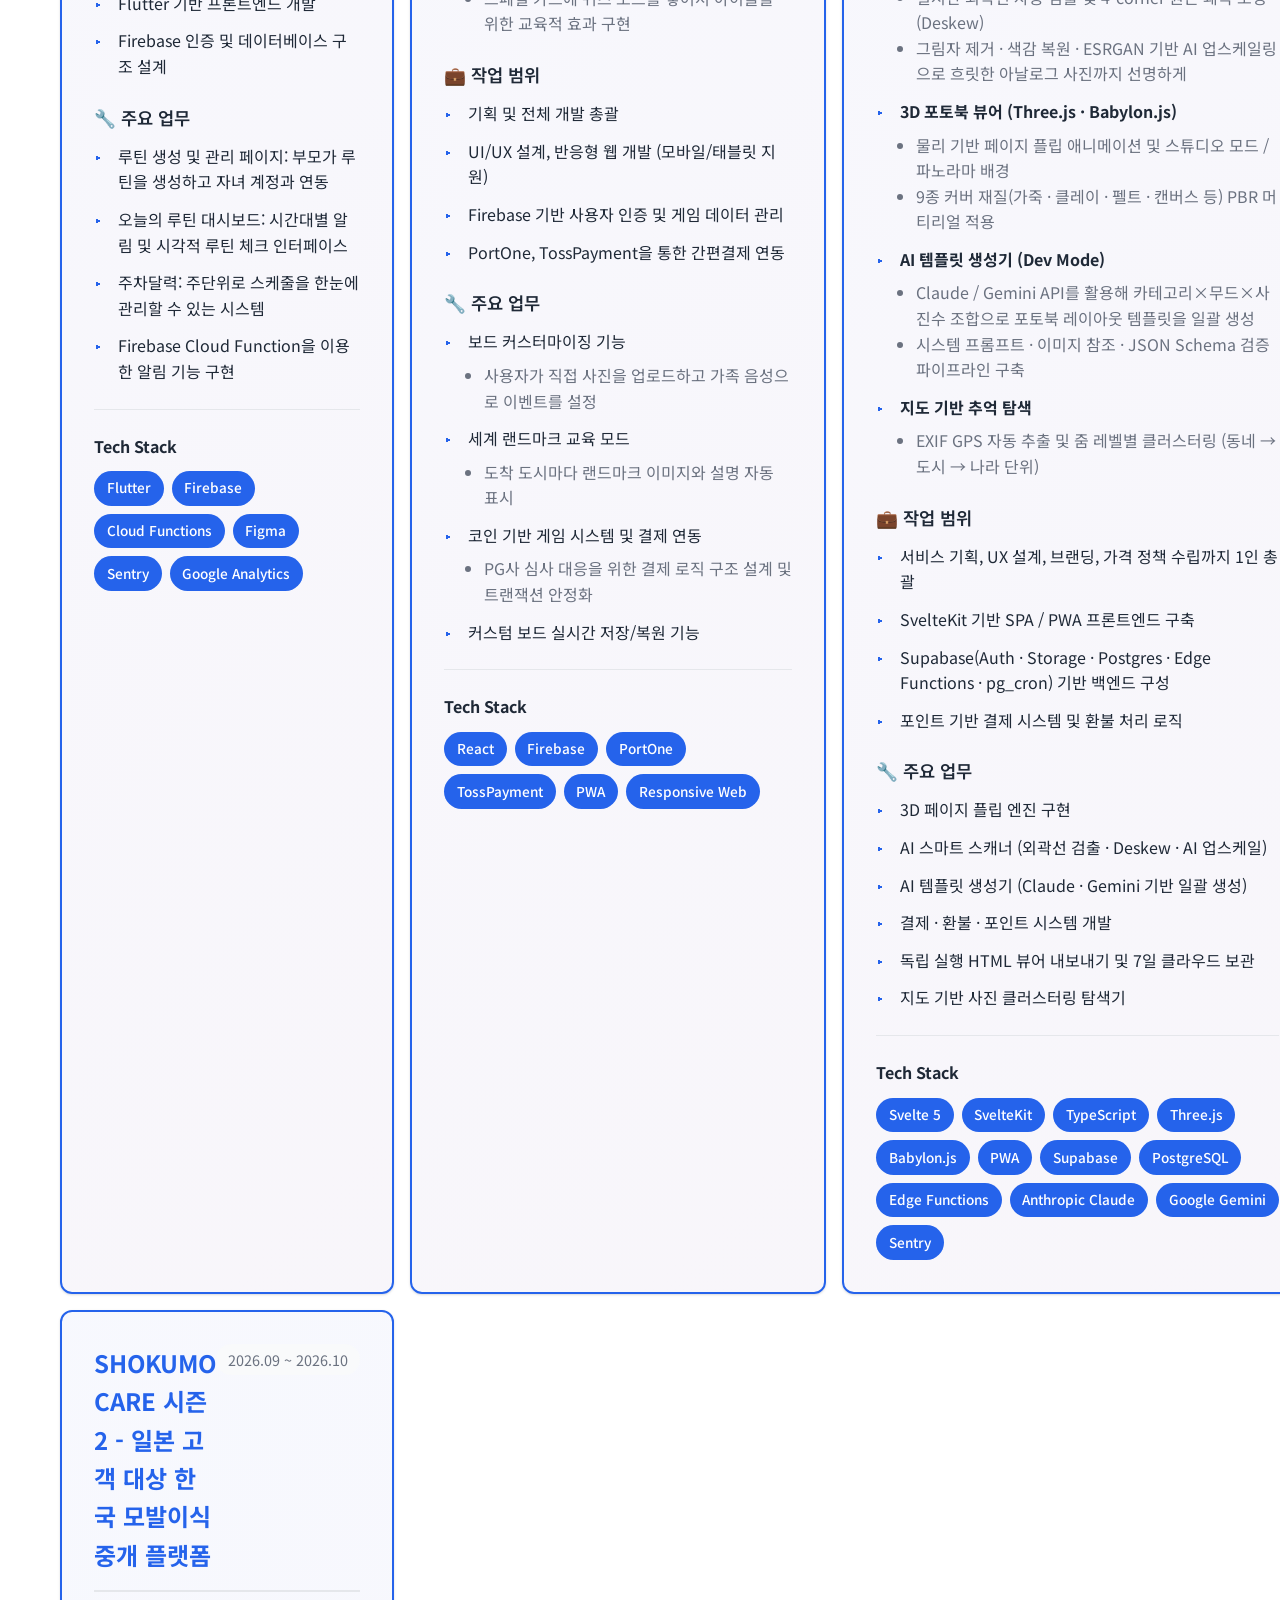
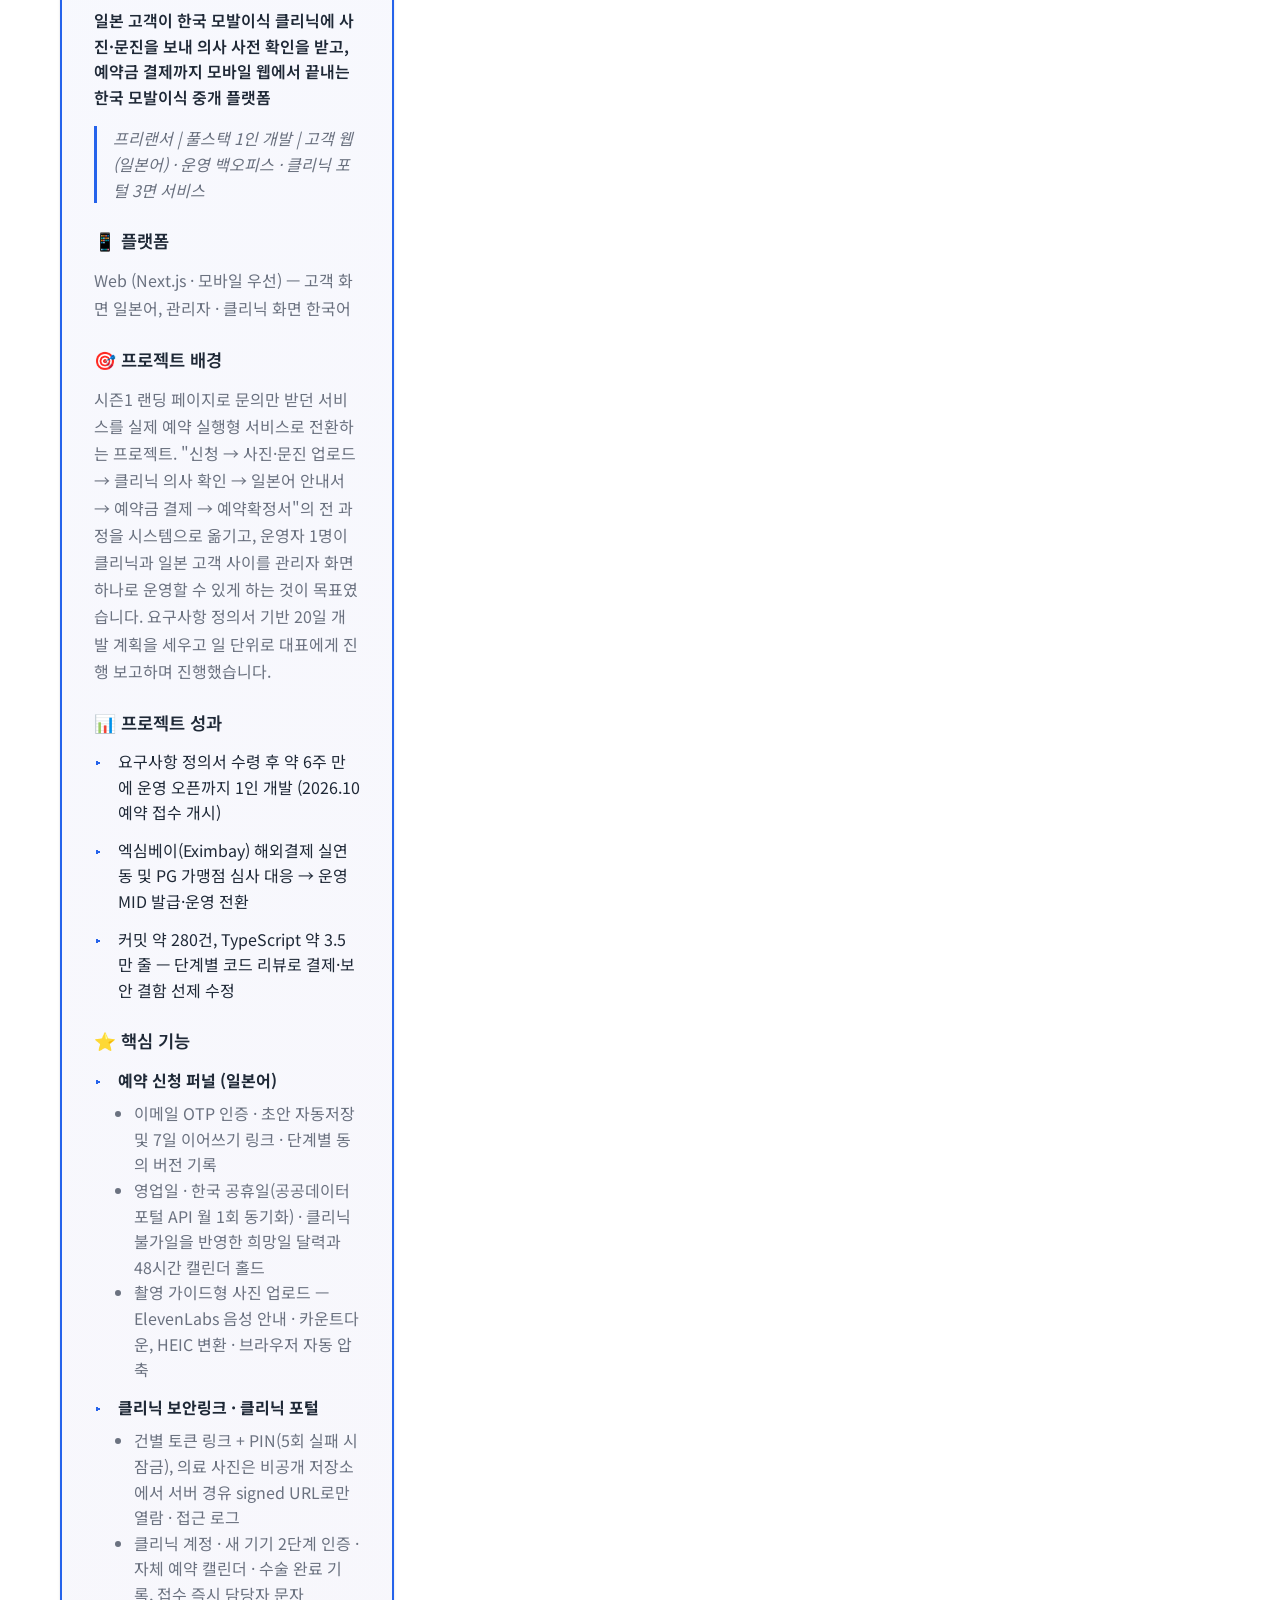
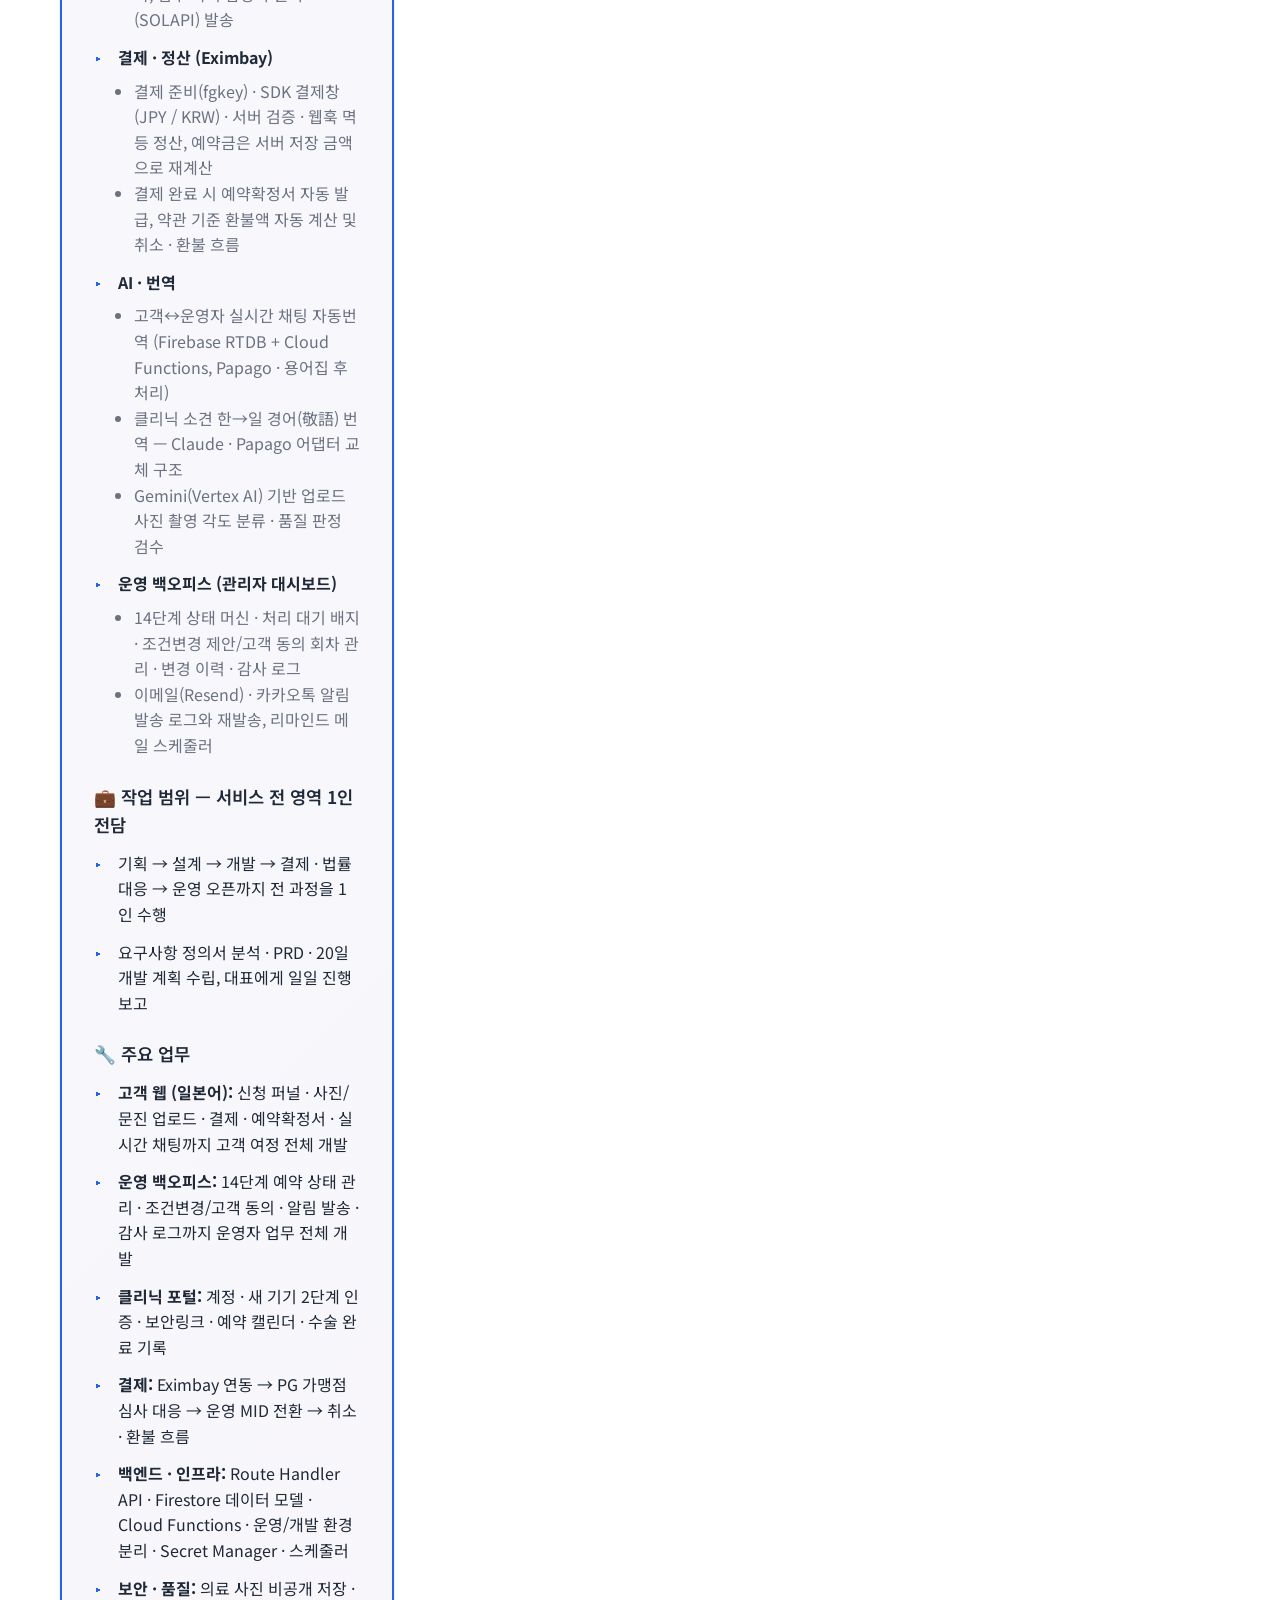
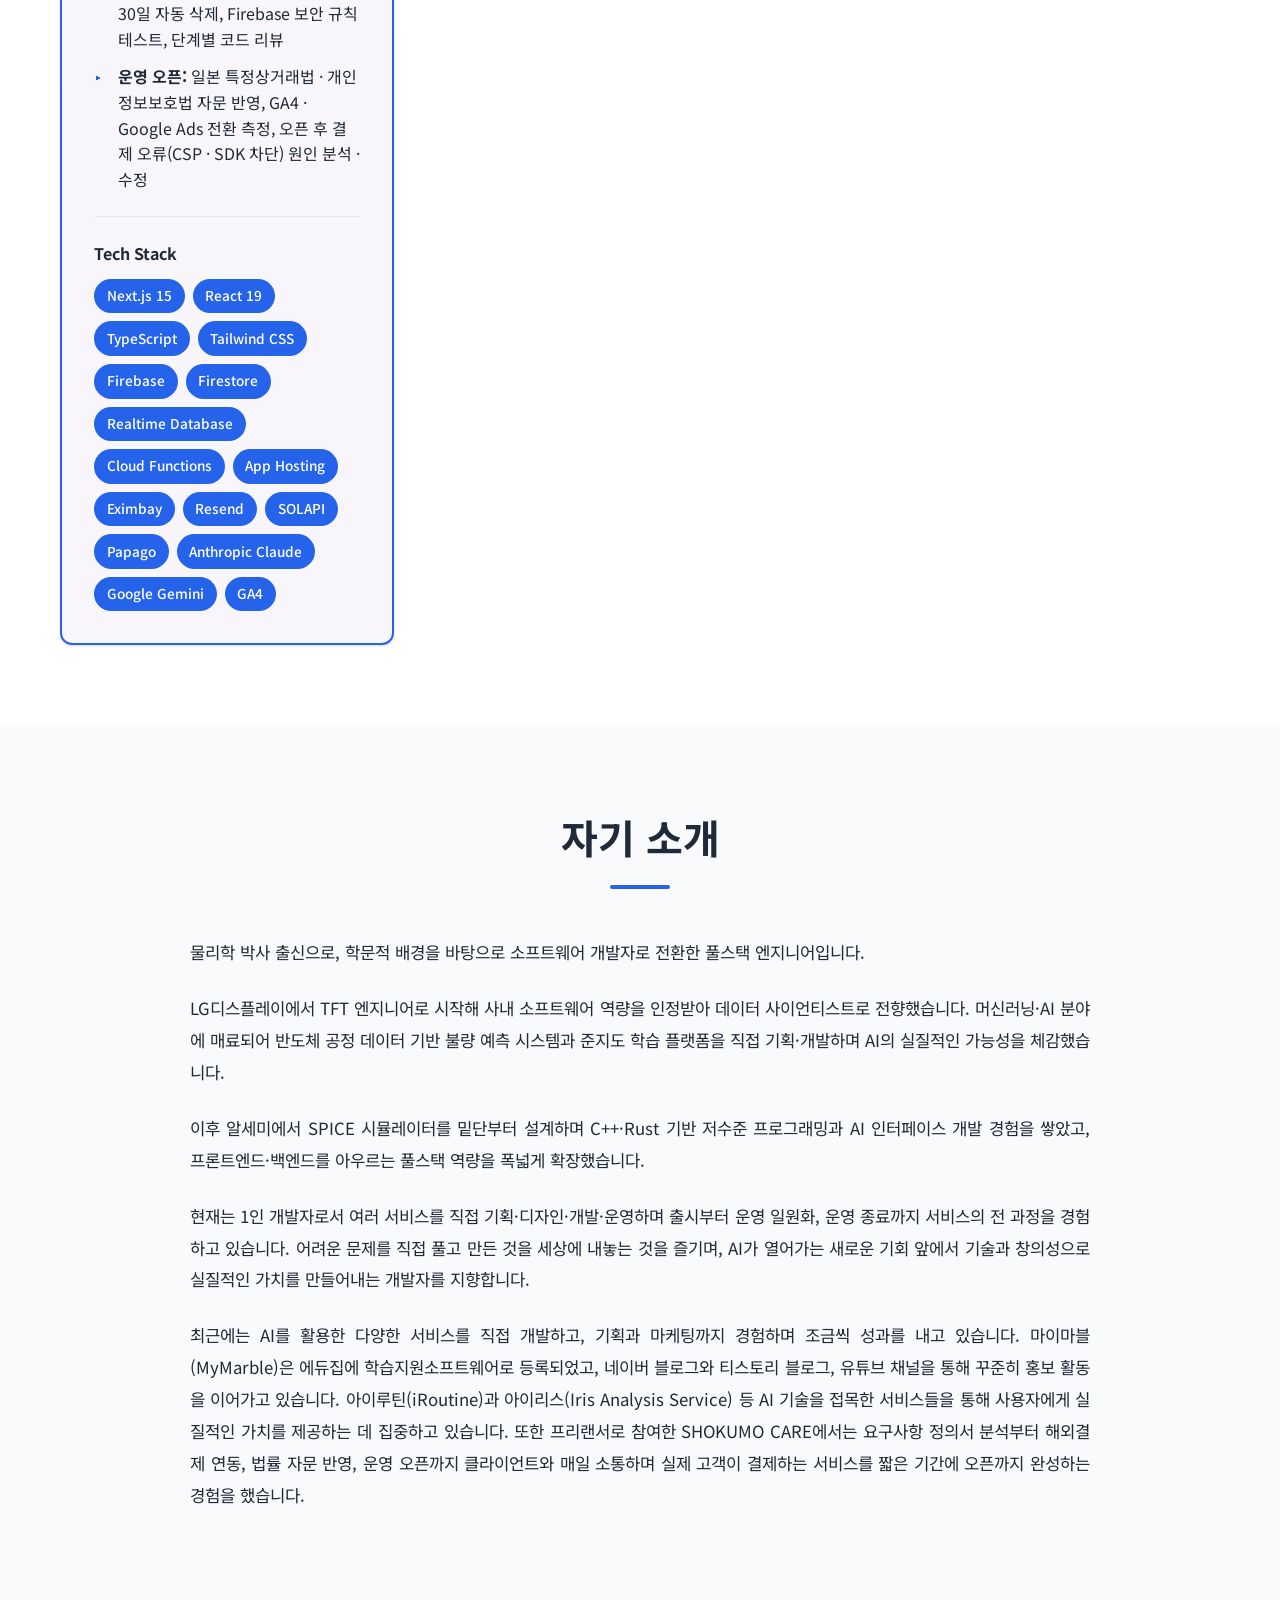
==== commit 7954bba5: "docs: SHOKUMO CARE 서비스 정의·작업 범위 표현 수정 - 의료관광 예약 플랫폼 → 한국 모발이식 중개 플랫폼 - 관리자 화면 → 운영 백오피스로 용어 통일 - 작업 " ====
--- a/index.html
+++ b/index.html
@@ -93,8 +93,9 @@
                             총괄하며, AI를 적극 활용해 반복 업무를 자동화하고
                             개발 생산성을 극대화하는 것을 목표로 하고
                             있습니다. 2026년에는 프리랜서로 일본 고객 대상
-                            의료관광 예약 플랫폼 <strong>SHOKUMO CARE</strong>를
-                            결제 연동 · 운영 오픈까지 단독으로 개발했습니다.
+                            한국 모발이식 중개 플랫폼 <strong>SHOKUMO CARE</strong>를
+                            고객용 웹 · 예약금 결제 연동 · 운영 백오피스 · 클리닉
+                            포털까지 1인 풀스택으로 개발해 운영 오픈했습니다.
                         </p>
                         <ul class="highlight-list">
                             <li>
@@ -240,7 +241,7 @@
                             <h3>프리랜서 - SHOKUMO CARE</h3>
                             <p class="timeline-period">2026.09 ~ 2026.10</p>
                             <p>
-                                일본 고객 대상 모발이식 예약 플랫폼 풀스택 1인 개발
+                                일본 고객 대상 한국 모발이식 중개 플랫폼 풀스택 1인 개발
                                 (Next.js · Firebase · Eximbay 결제)
                             </p>
                         </div>
@@ -1466,17 +1467,17 @@
                     <!-- SHOKUMO CARE (프리랜서) -->
                     <div class="project-card project-card-featured">
                         <div class="project-header">
-                            <h3>SHOKUMO CARE 시즌2 - 일본 고객 대상 모발이식 예약 플랫폼</h3>
+                            <h3>SHOKUMO CARE 시즌2 - 일본 고객 대상 한국 모발이식 중개 플랫폼</h3>
                             <span class="project-period">2026.09 ~ 2026.10</span>
                         </div>
                         <p class="project-description">
                             일본 고객이 한국 모발이식 클리닉에 사진·문진을 보내
                             의사 사전 확인을 받고, 예약금 결제까지 모바일 웹에서
-                            끝내는 의료관광 예약 플랫폼
+                            끝내는 한국 모발이식 중개 플랫폼
                         </p>
                         <p class="project-subtitle">
-                            프리랜서 | 풀스택 1인 개발 | 고객(일본어) · 관리자 ·
-                            클리닉 포털 3면 서비스
+                            프리랜서 | 풀스택 1인 개발 | 고객 웹(일본어) · 운영
+                            백오피스 · 클리닉 포털 3면 서비스
                         </p>
 
                         <div class="project-section">
@@ -1594,7 +1595,7 @@
                                     </ul>
                                 </li>
                                 <li>
-                                    <strong>운영자 관리자 대시보드</strong>
+                                    <strong>운영 백오피스 (관리자 대시보드)</strong>
                                     <ul>
                                         <li>
                                             14단계 상태 머신 · 처리 대기 배지 ·
@@ -1611,27 +1612,15 @@
                         </div>
 
                         <div class="project-section">
-                            <h4>💼 작업 범위</h4>
-                            <ul class="project-details">
-                                <li>
-                                    요구사항 정의서 분석 · 20일 개발 계획 · 일일
-                                    보고 · PRD 작성
-                                </li>
-                                <li>
-                                    Next.js 프론트엔드 · Route Handler 백엔드 ·
-                                    Firestore 데이터 모델 설계
-                                </li>
-                                <li>
-                                    Firebase App Hosting 운영 / 개발 백엔드 분리,
-                                    Secret Manager · Cloud Scheduler 구성
-                                </li>
-                                <li>
-                                    일본 특정상거래법 · 개인정보보호법 자문 결과를
-                                    약관 · 동의 · 결제 화면에 반영
-                                </li>
-                                <li>
-                                    GA4 · Google Ads 전환 측정, CSP 보안 정책
-                                    적용
+                            <h4>💼 작업 범위 — 서비스 전 영역 1인 전담</h4>
+                            <ul class="project-details">
+                                <li>
+                                    기획 → 설계 → 개발 → 결제 · 법률 대응 → 운영
+                                    오픈까지 전 과정을 1인 수행
+                                </li>
+                                <li>
+                                    요구사항 정의서 분석 · PRD · 20일 개발 계획
+                                    수립, 대표에게 일일 진행 보고
                                 </li>
                             </ul>
                         </div>
@@ -1640,22 +1629,41 @@
                             <h4>🔧 주요 업무</h4>
                             <ul class="project-details">
                                 <li>
-                                    엑심베이 결제 연동 및 결제 오류 원인 분석
-                                    (CSP · 클라이언트 라우팅으로 SDK 차단되던
-                                    문제 재현 · 수정)
-                                </li>
-                                <li>
-                                    의료 사진 비공개 업로드 · 보안링크 · 30일
-                                    자동 삭제 등 민감정보 보호 설계
-                                </li>
-                                <li>실시간 채팅 자동번역 및 알림 묶음 발송</li>
-                                <li>
-                                    클리닉 포털(계정 · 2단계 인증 · 캘린더 ·
-                                    예약 내역)
-                                </li>
-                                <li>
-                                    Firebase 보안 규칙 테스트 · 단계별 코드 리뷰
-                                    반영
+                                    <strong>고객 웹 (일본어):</strong> 신청 퍼널 ·
+                                    사진/문진 업로드 · 결제 · 예약확정서 · 실시간
+                                    채팅까지 고객 여정 전체 개발
+                                </li>
+                                <li>
+                                    <strong>운영 백오피스:</strong> 14단계 예약
+                                    상태 관리 · 조건변경/고객 동의 · 알림 발송 ·
+                                    감사 로그까지 운영자 업무 전체 개발
+                                </li>
+                                <li>
+                                    <strong>클리닉 포털:</strong> 계정 · 새 기기
+                                    2단계 인증 · 보안링크 · 예약 캘린더 · 수술
+                                    완료 기록
+                                </li>
+                                <li>
+                                    <strong>결제:</strong> Eximbay 연동 → PG
+                                    가맹점 심사 대응 → 운영 MID 전환 → 취소 ·
+                                    환불 흐름
+                                </li>
+                                <li>
+                                    <strong>백엔드 · 인프라:</strong> Route
+                                    Handler API · Firestore 데이터 모델 · Cloud
+                                    Functions · 운영/개발 환경 분리 · Secret
+                                    Manager · 스케줄러
+                                </li>
+                                <li>
+                                    <strong>보안 · 품질:</strong> 의료 사진 비공개
+                                    저장 · 30일 자동 삭제, Firebase 보안 규칙
+                                    테스트, 단계별 코드 리뷰
+                                </li>
+                                <li>
+                                    <strong>운영 오픈:</strong> 일본 특정상거래법 ·
+                                    개인정보보호법 자문 반영, GA4 · Google Ads
+                                    전환 측정, 오픈 후 결제 오류(CSP · SDK 차단)
+                                    원인 분석 · 수정
                                 </li>
                             </ul>
                         </div>
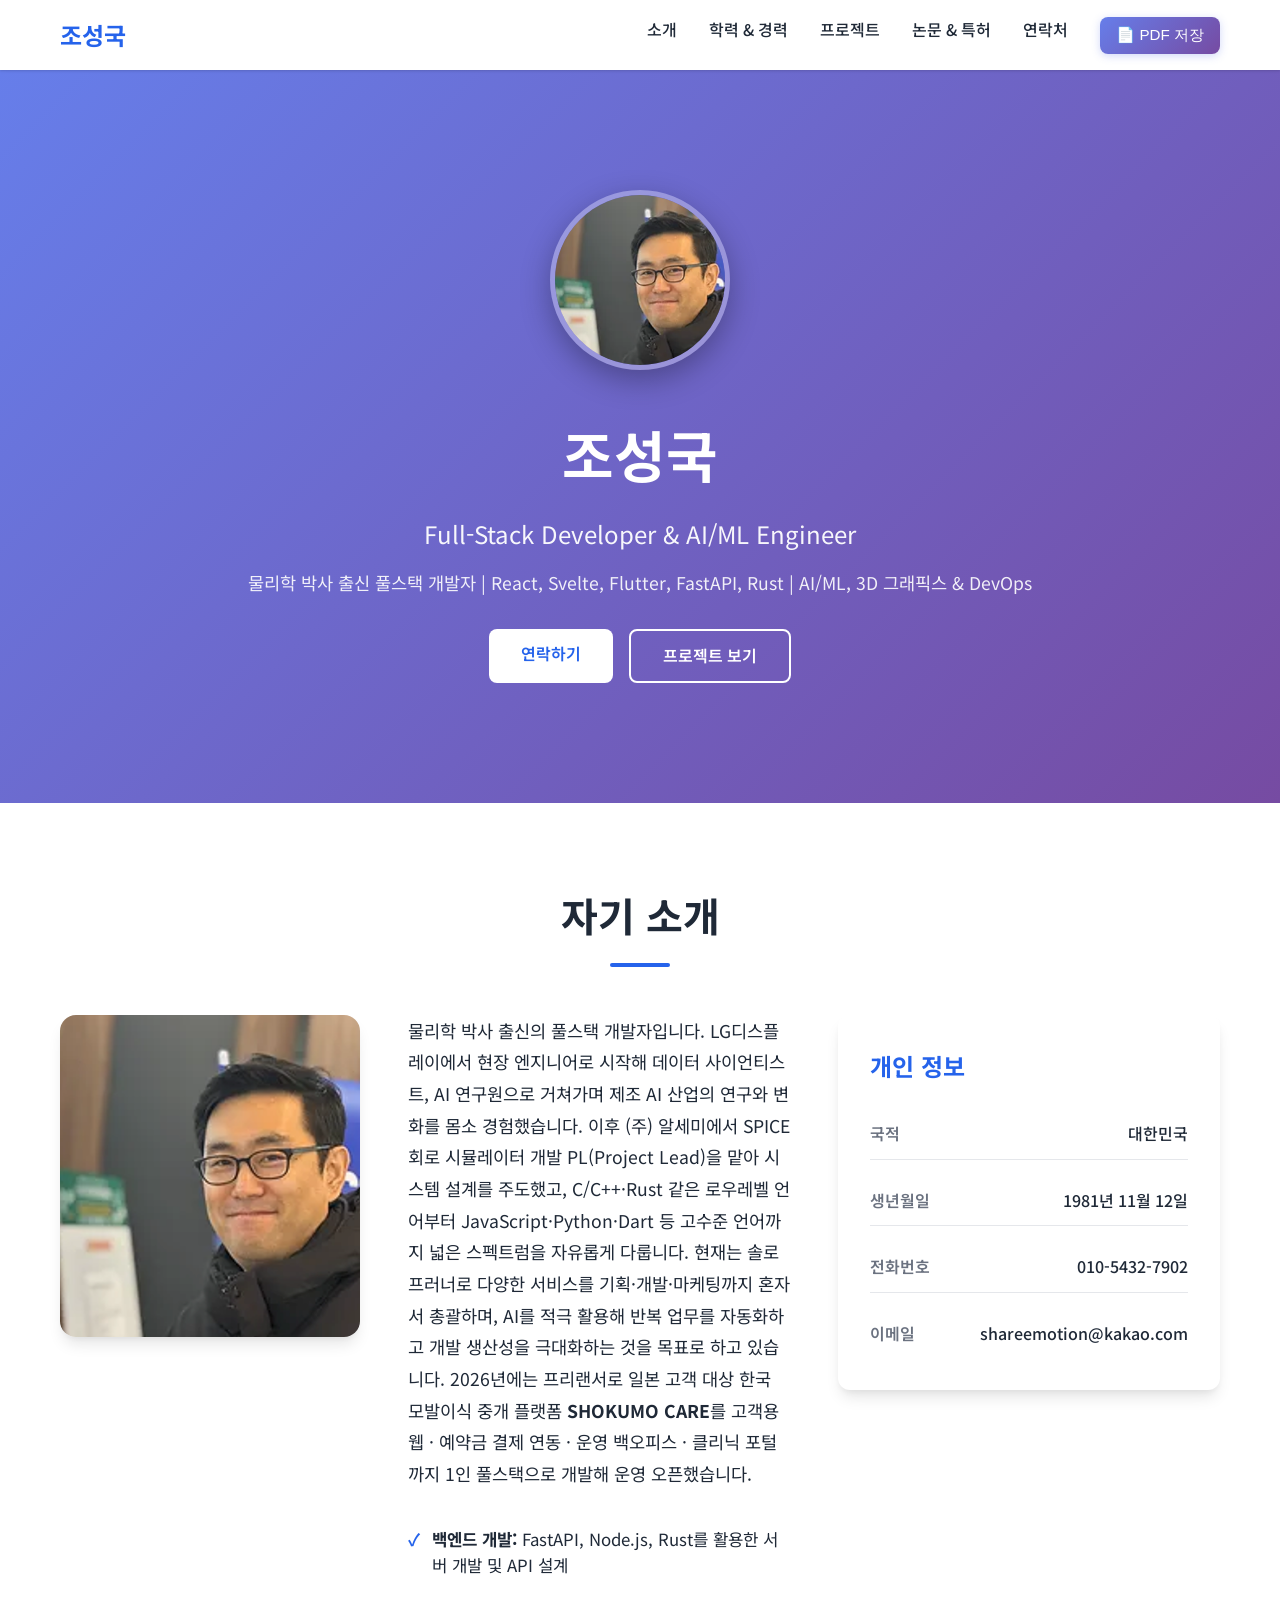
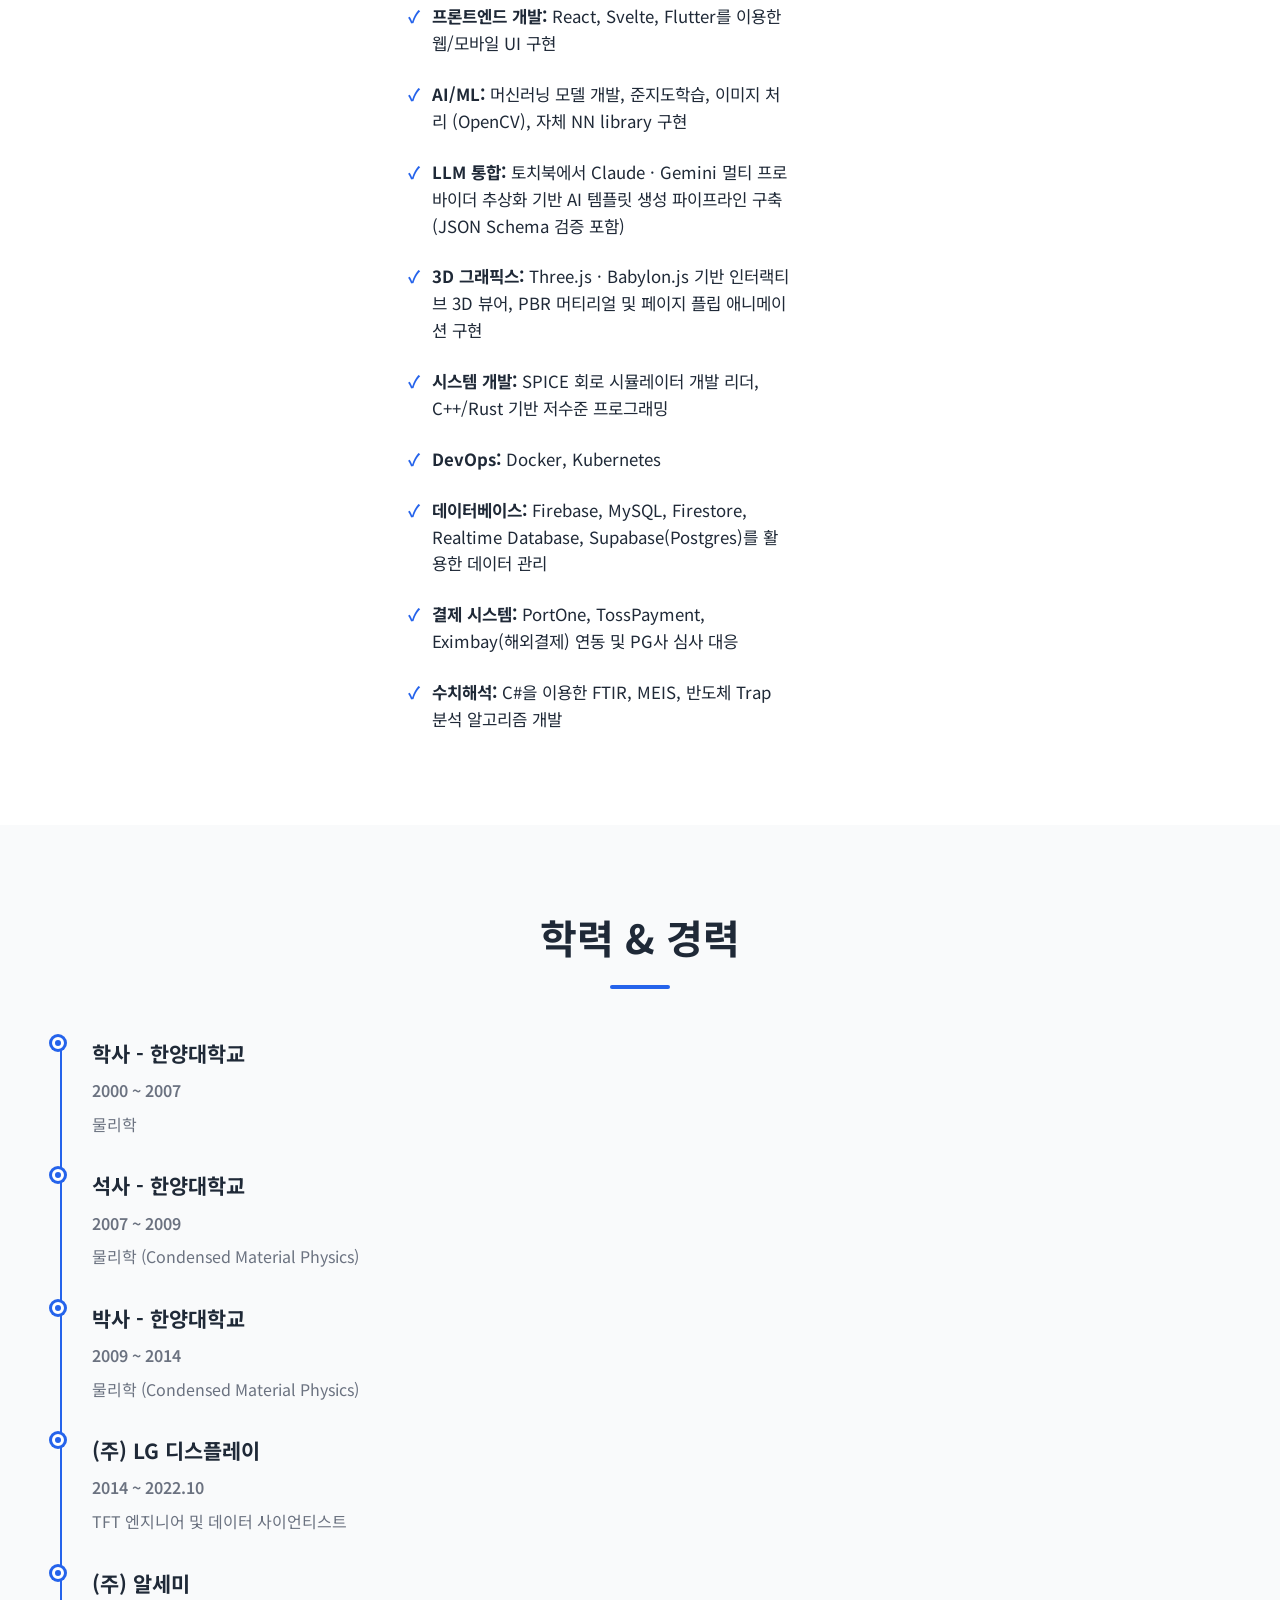
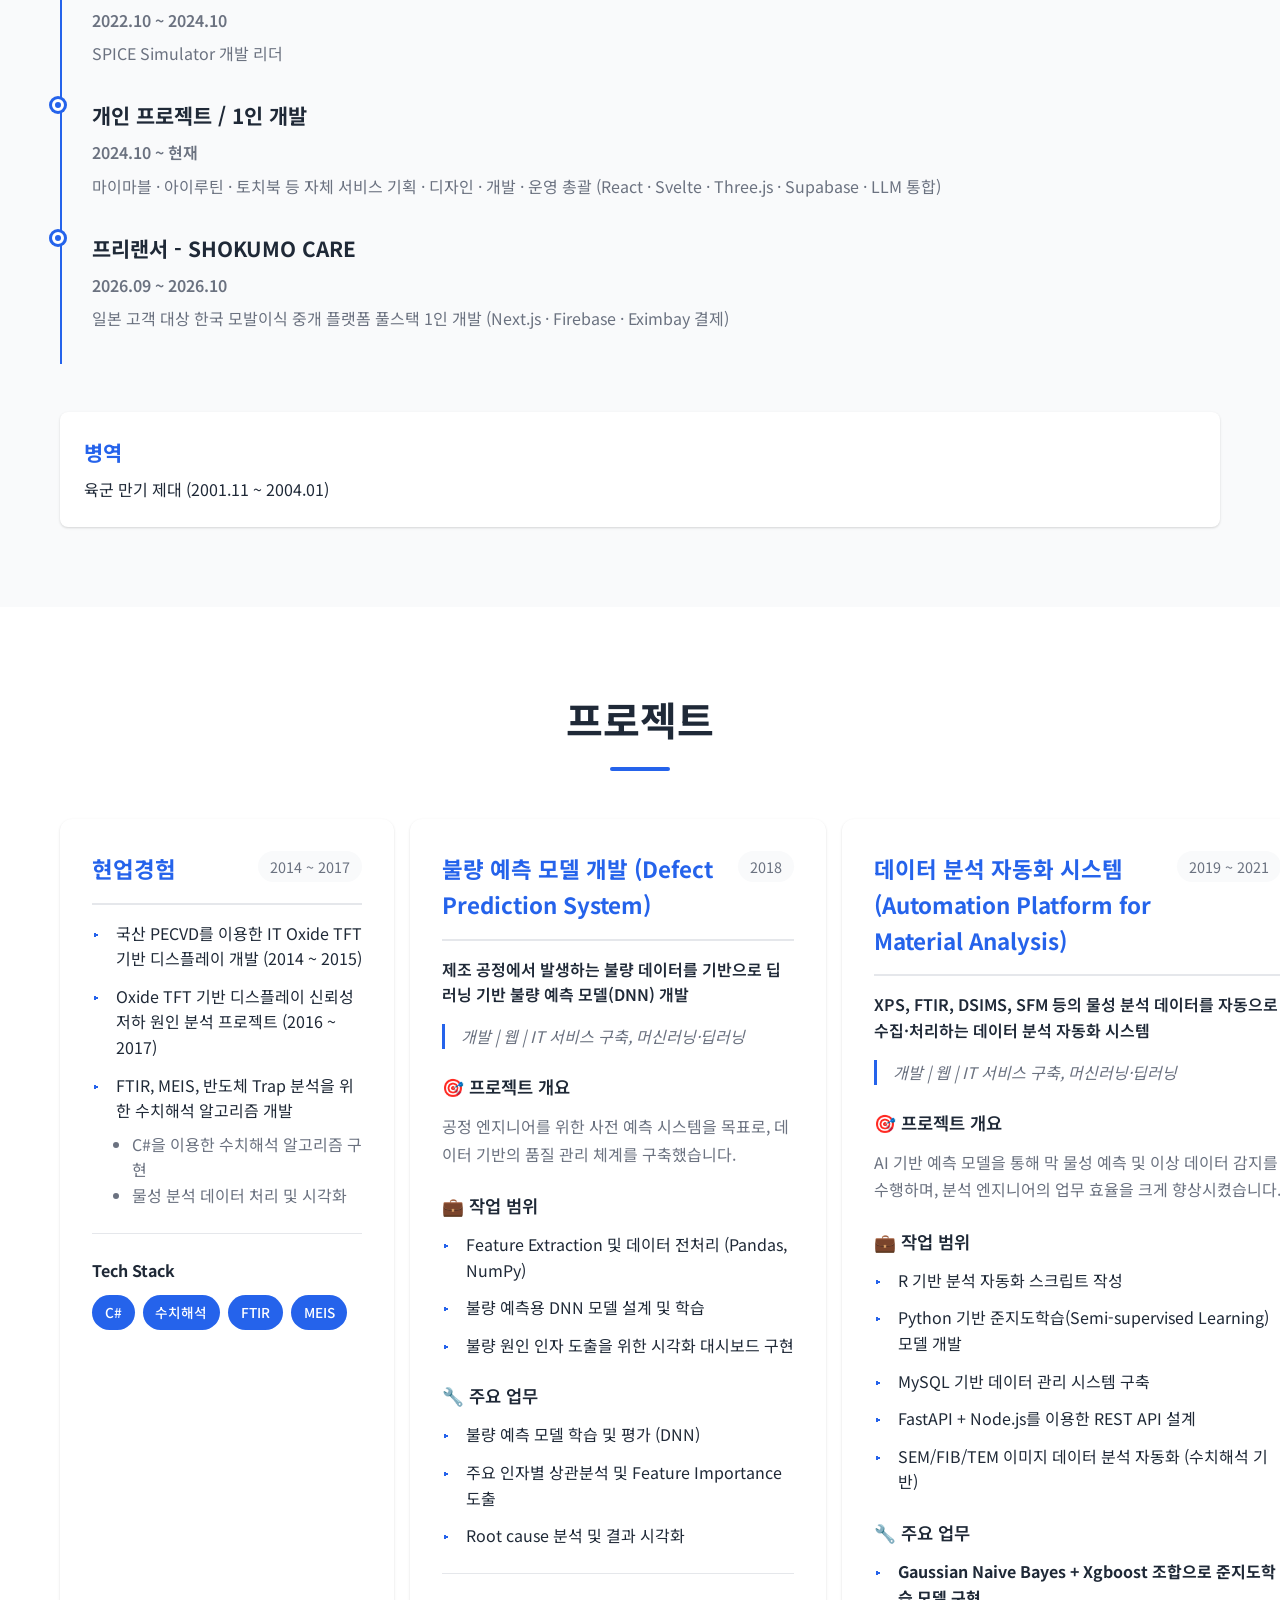
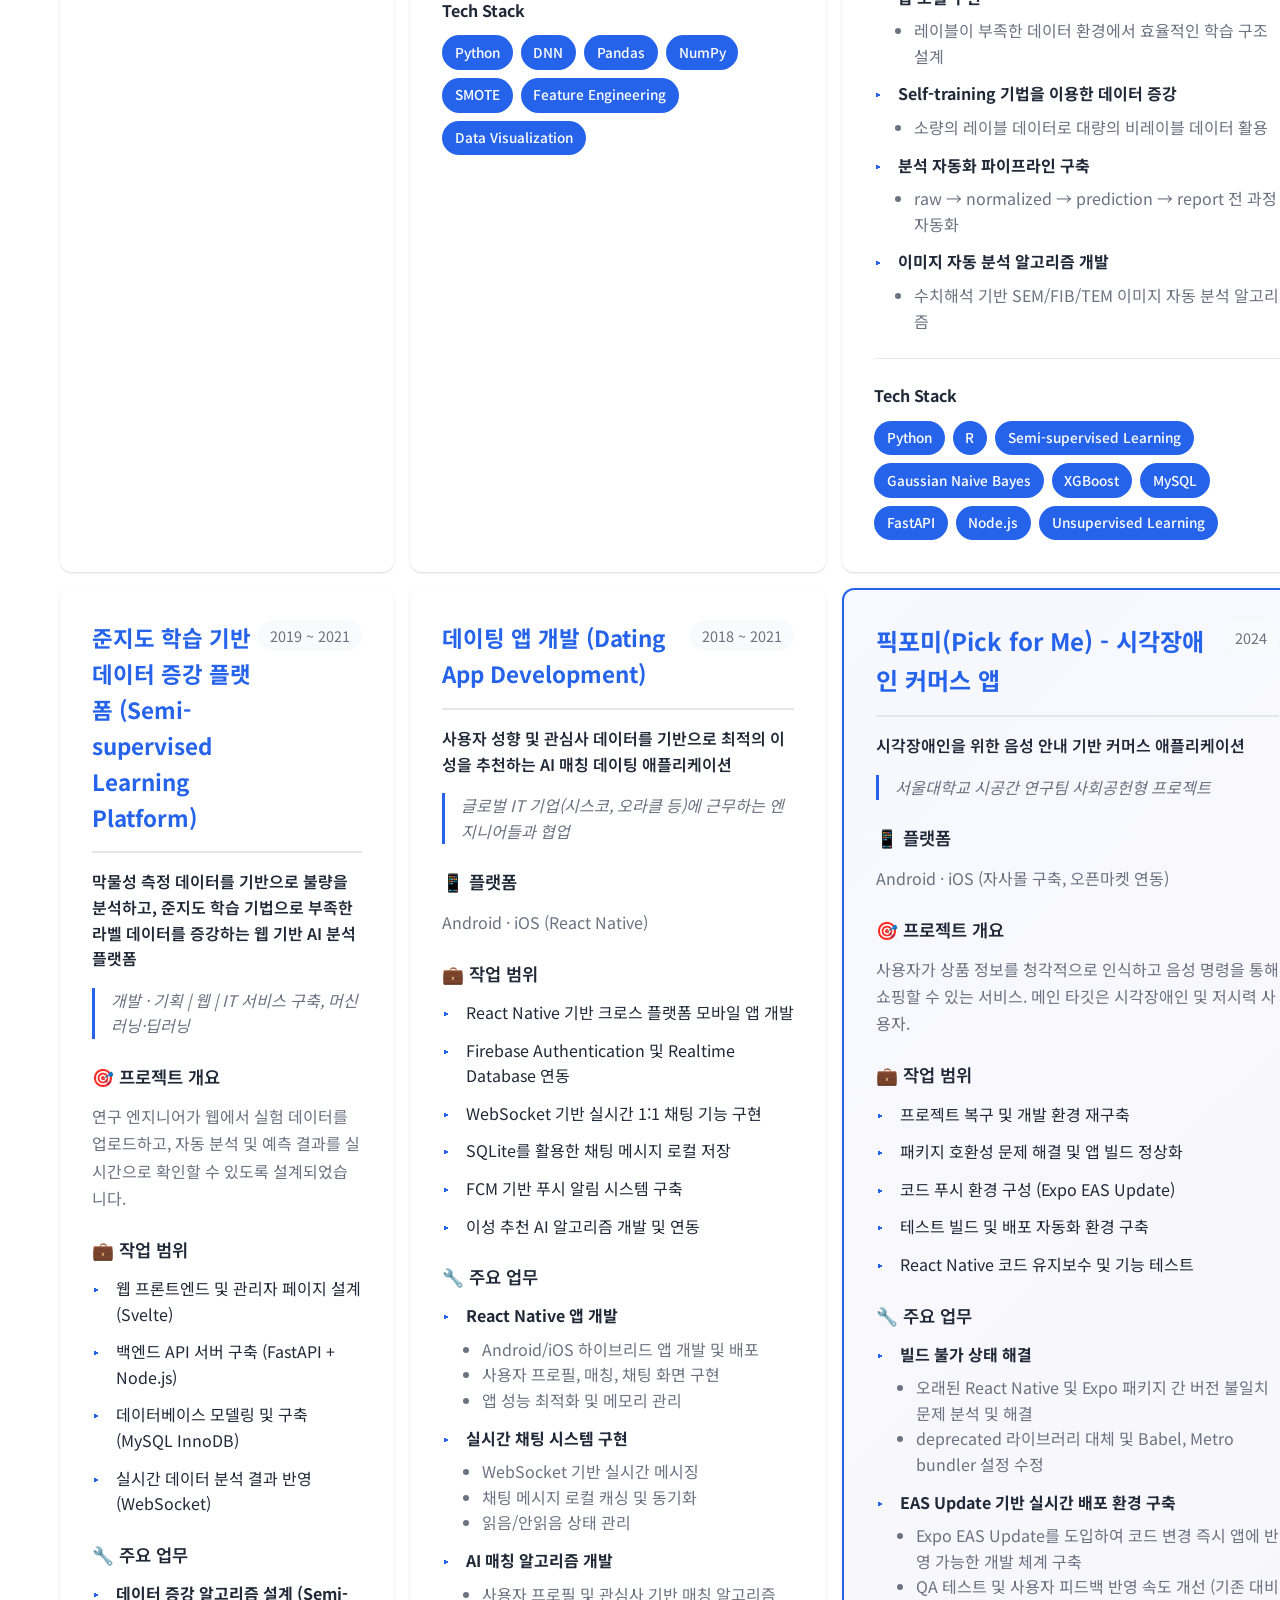
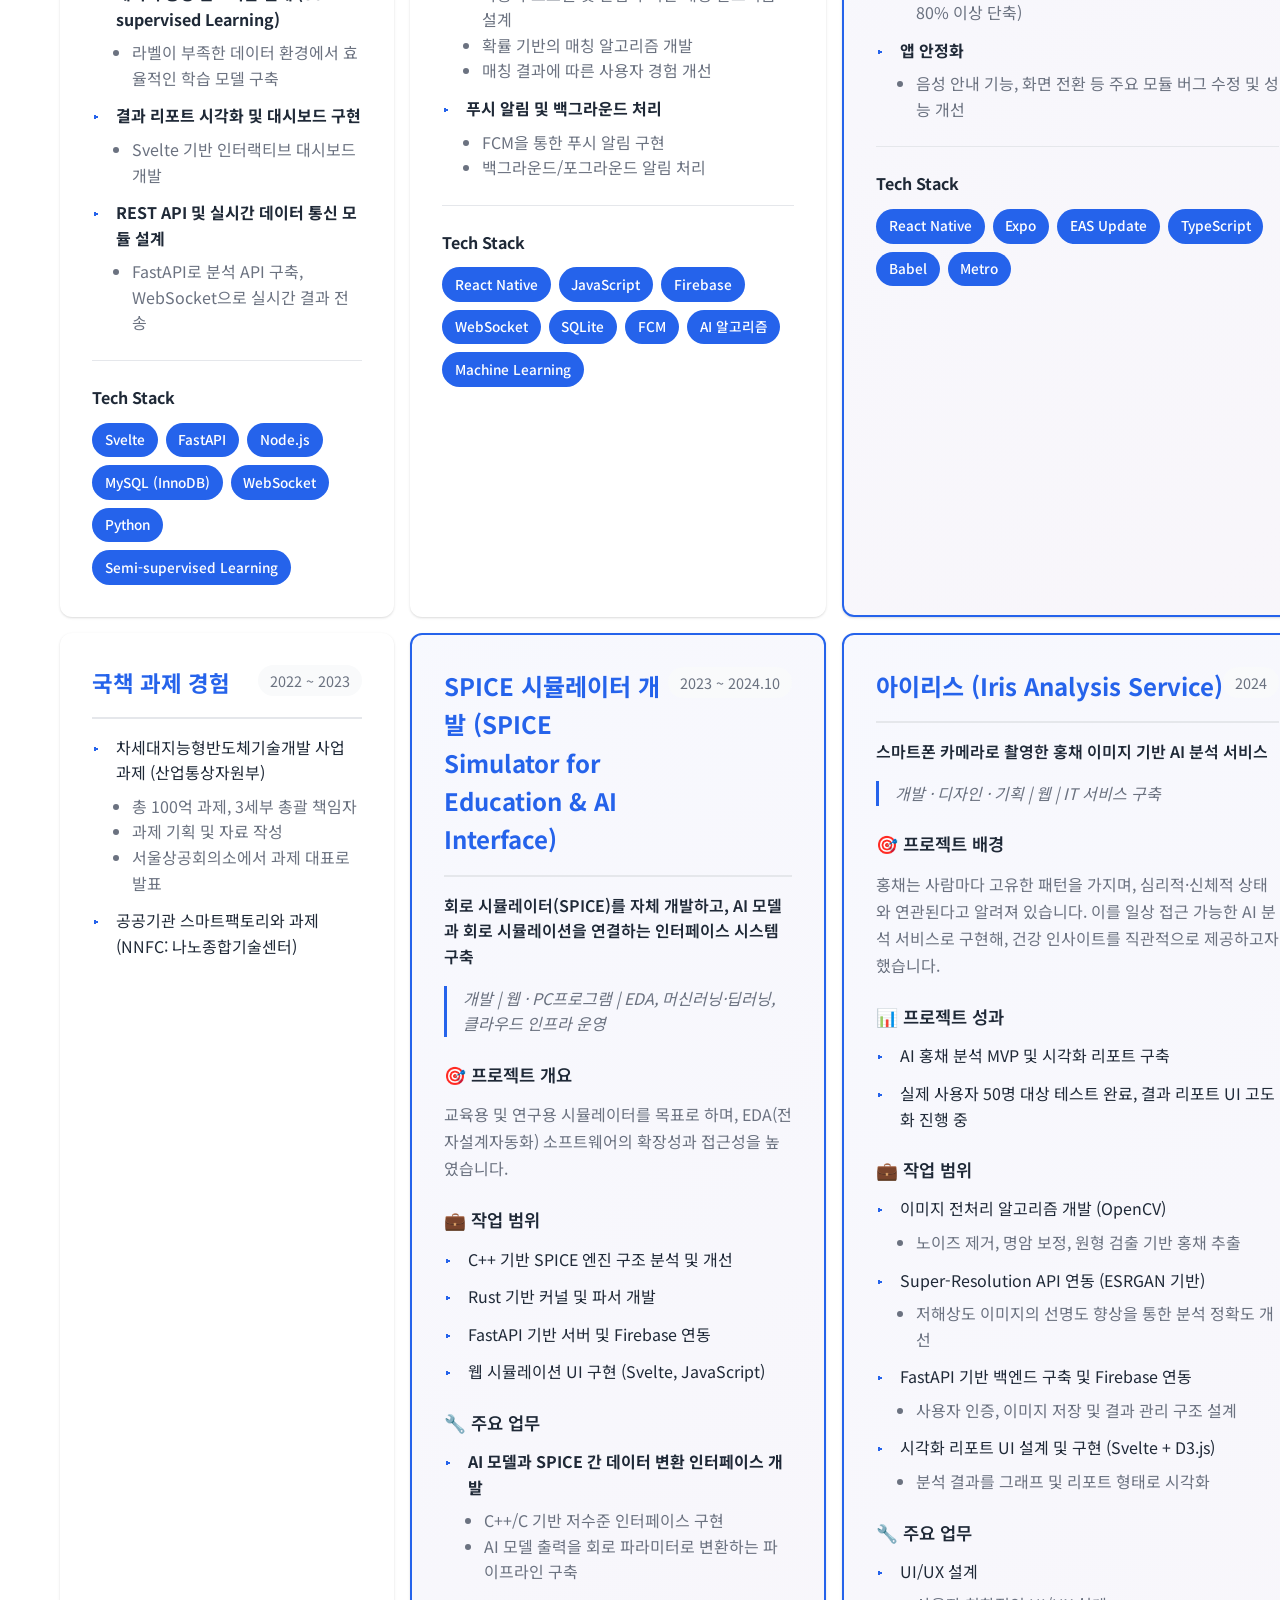
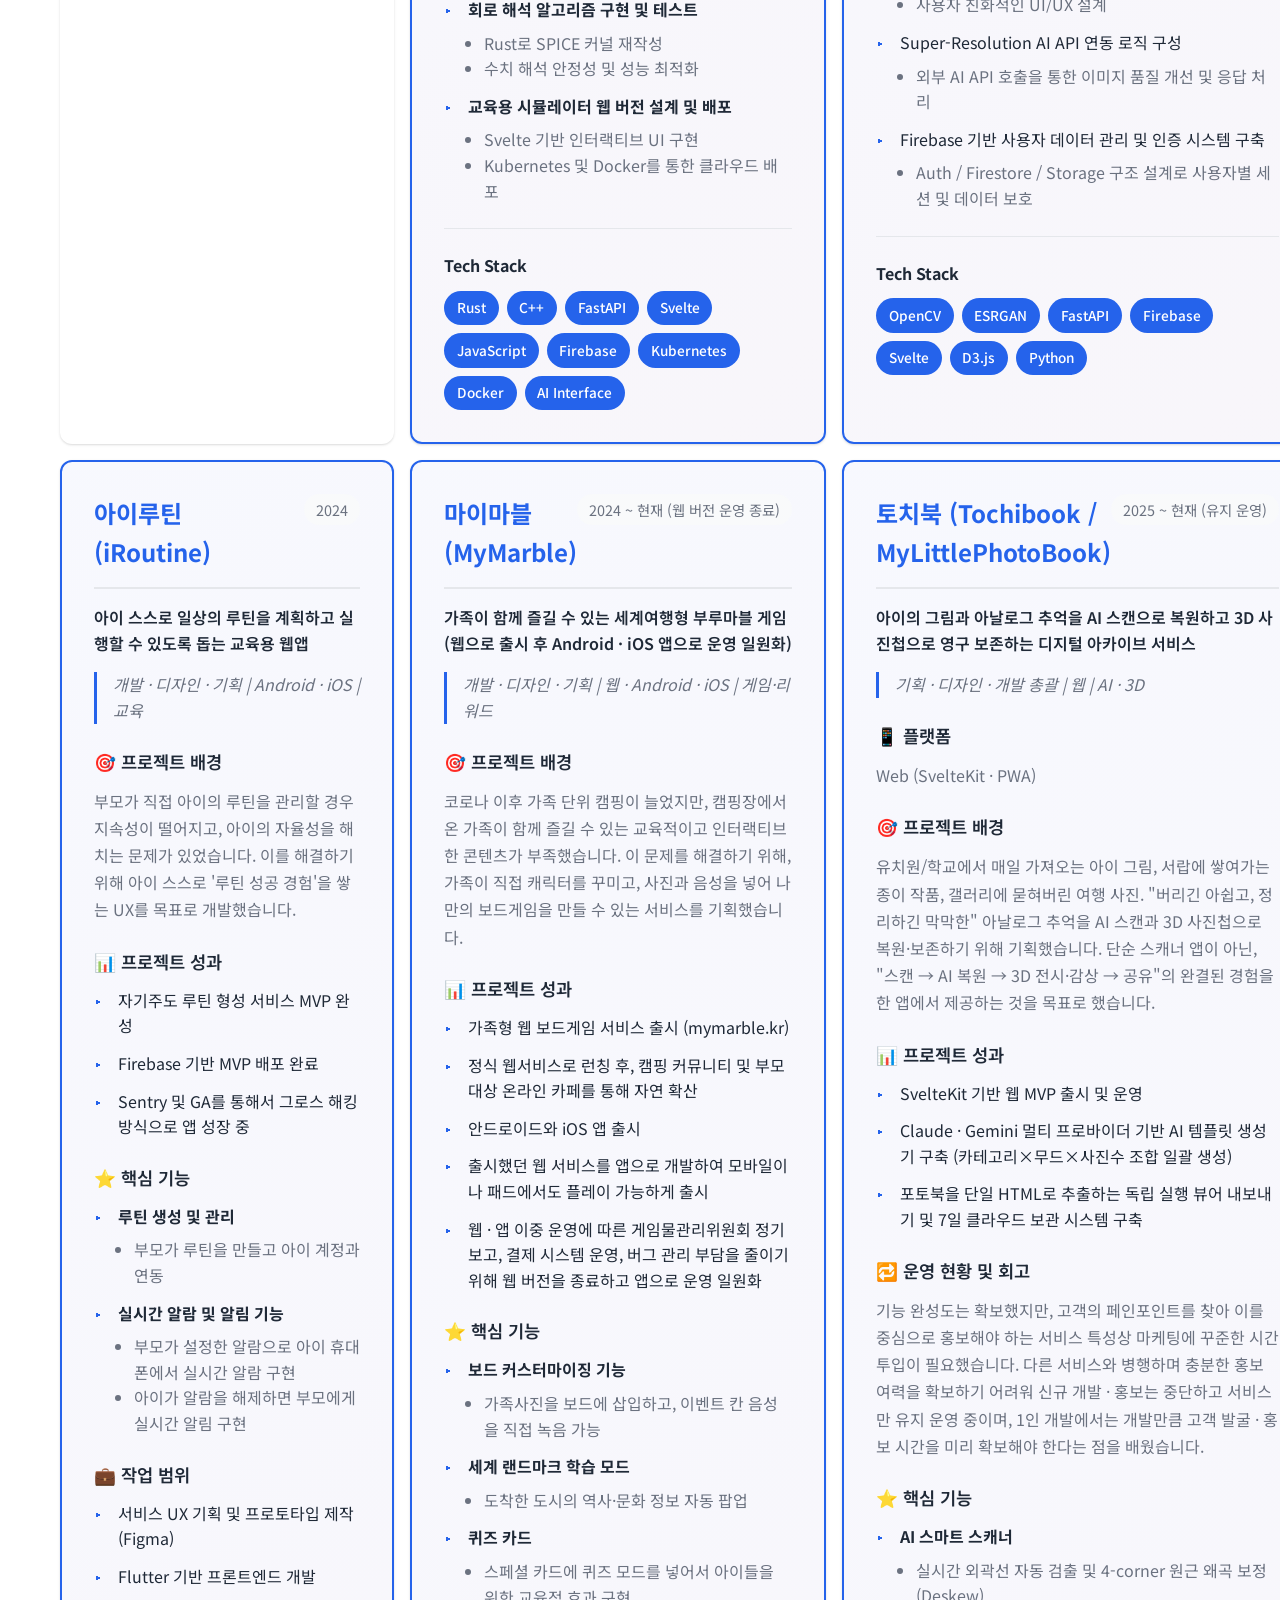
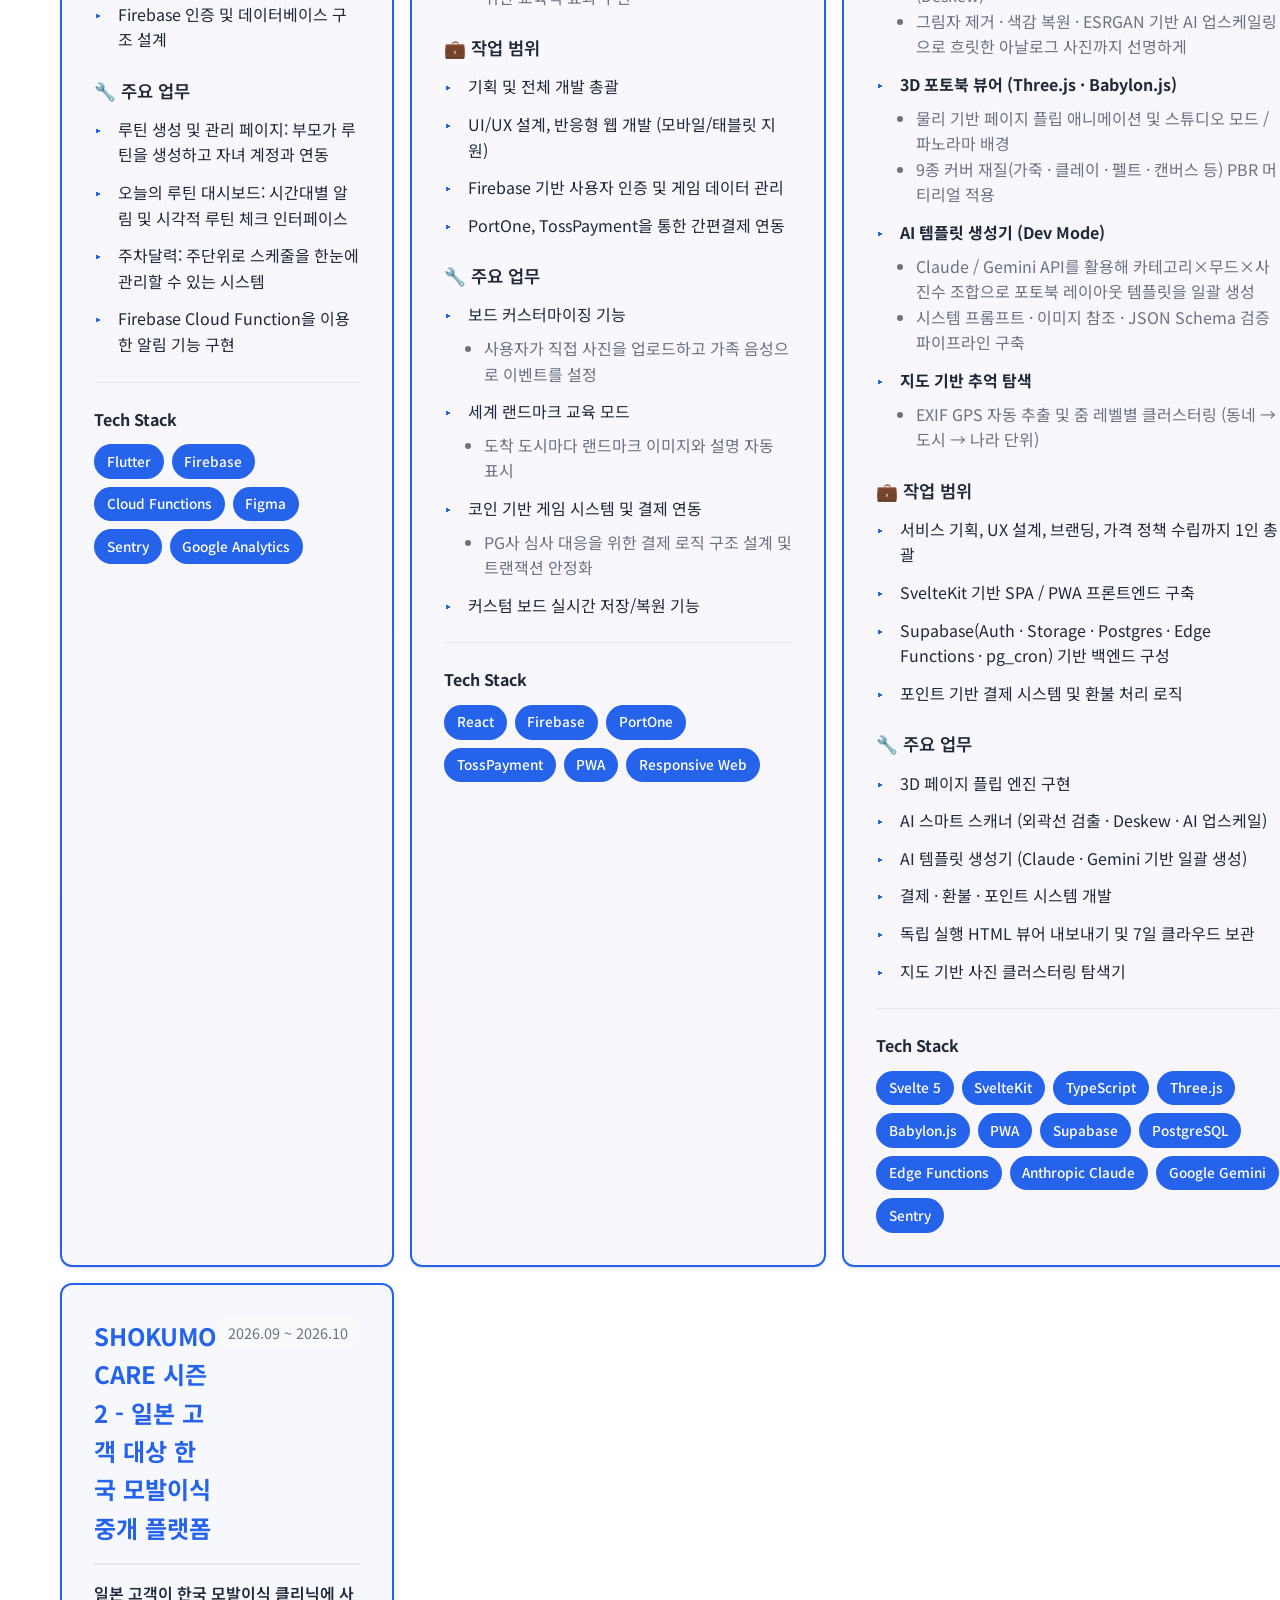
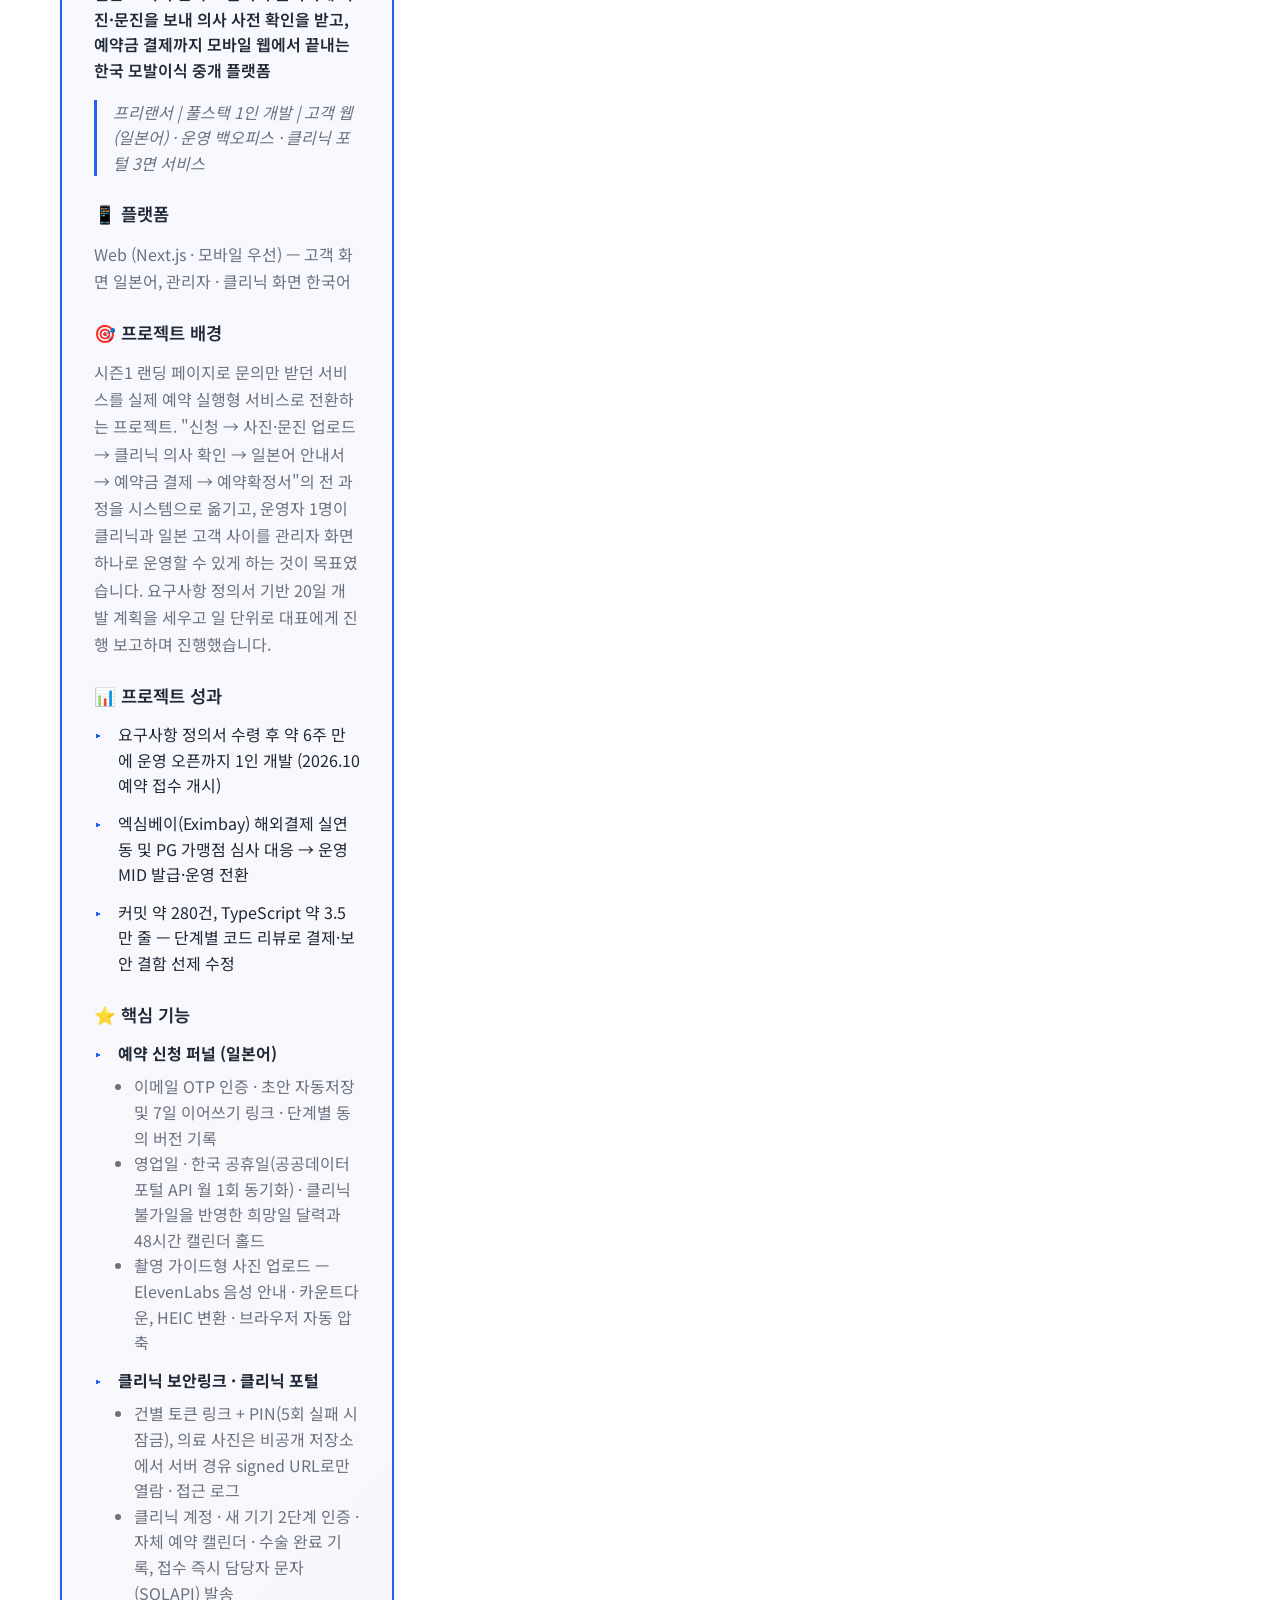
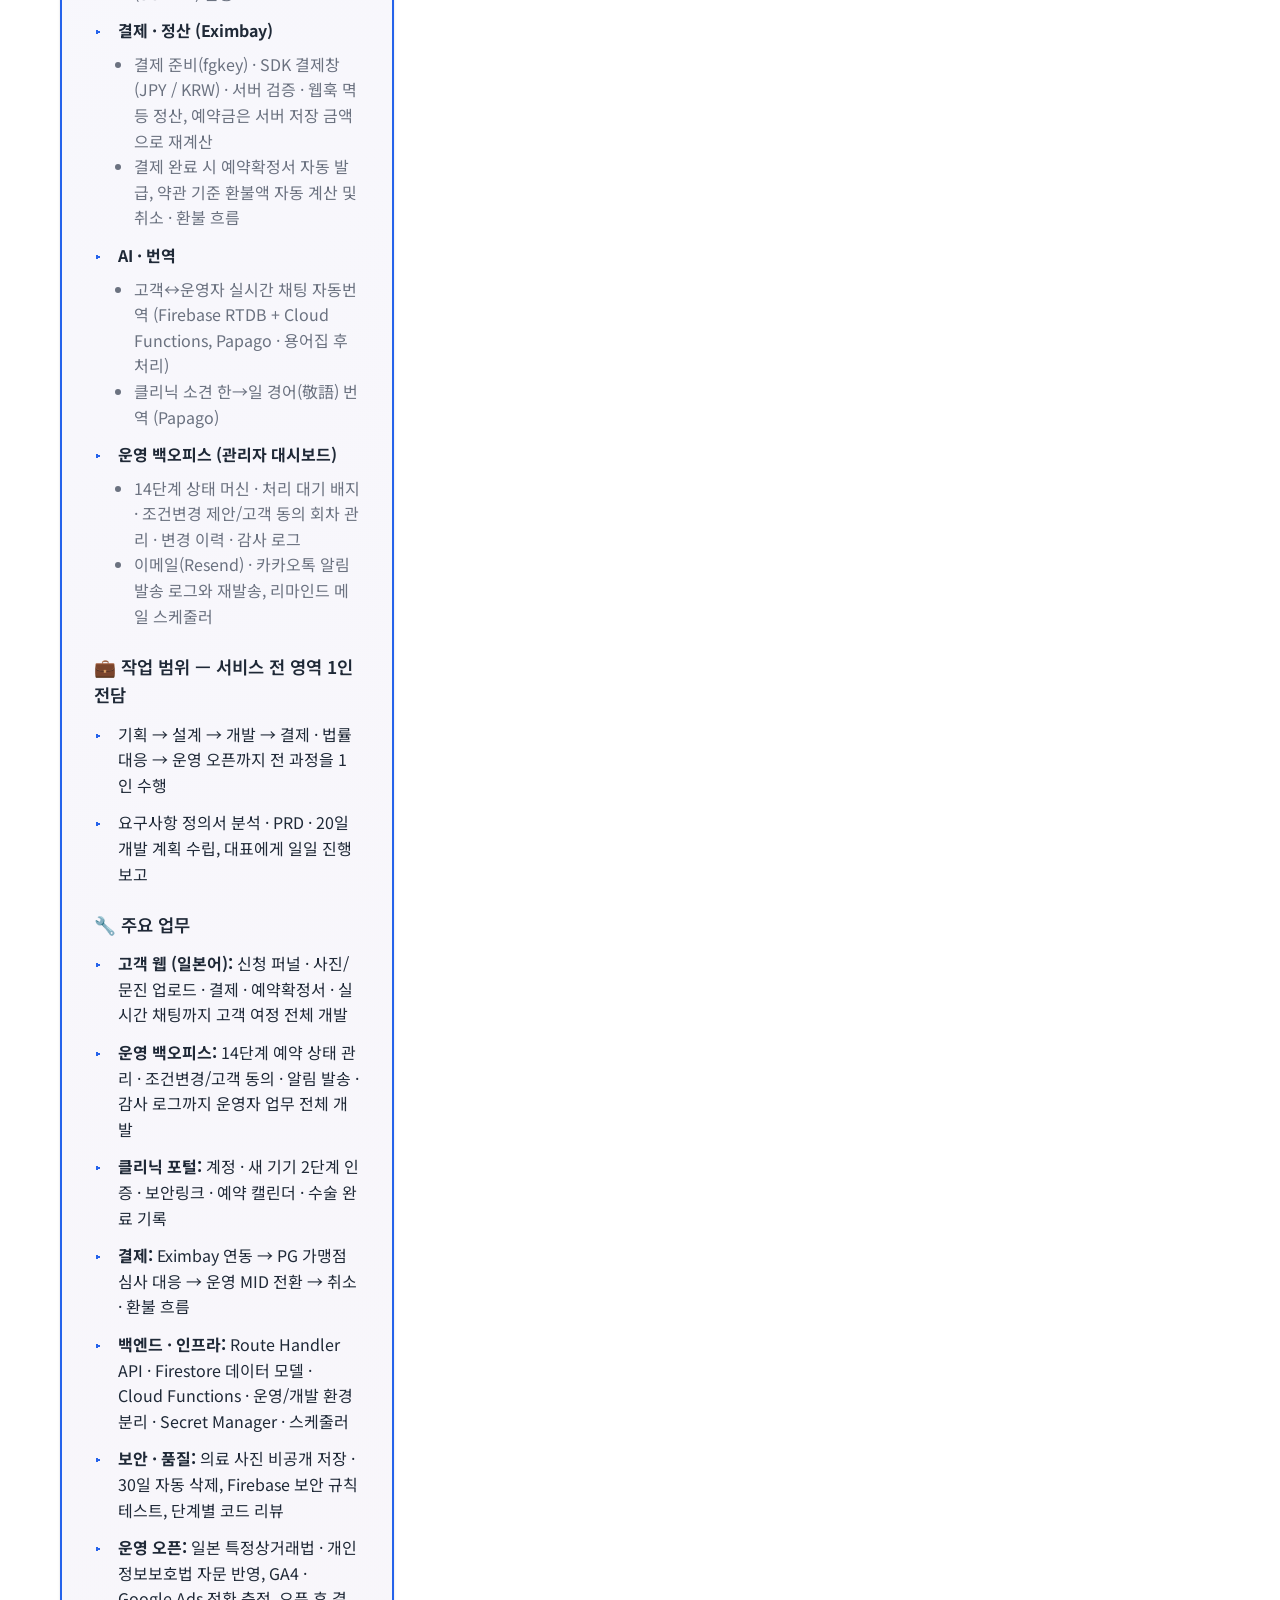
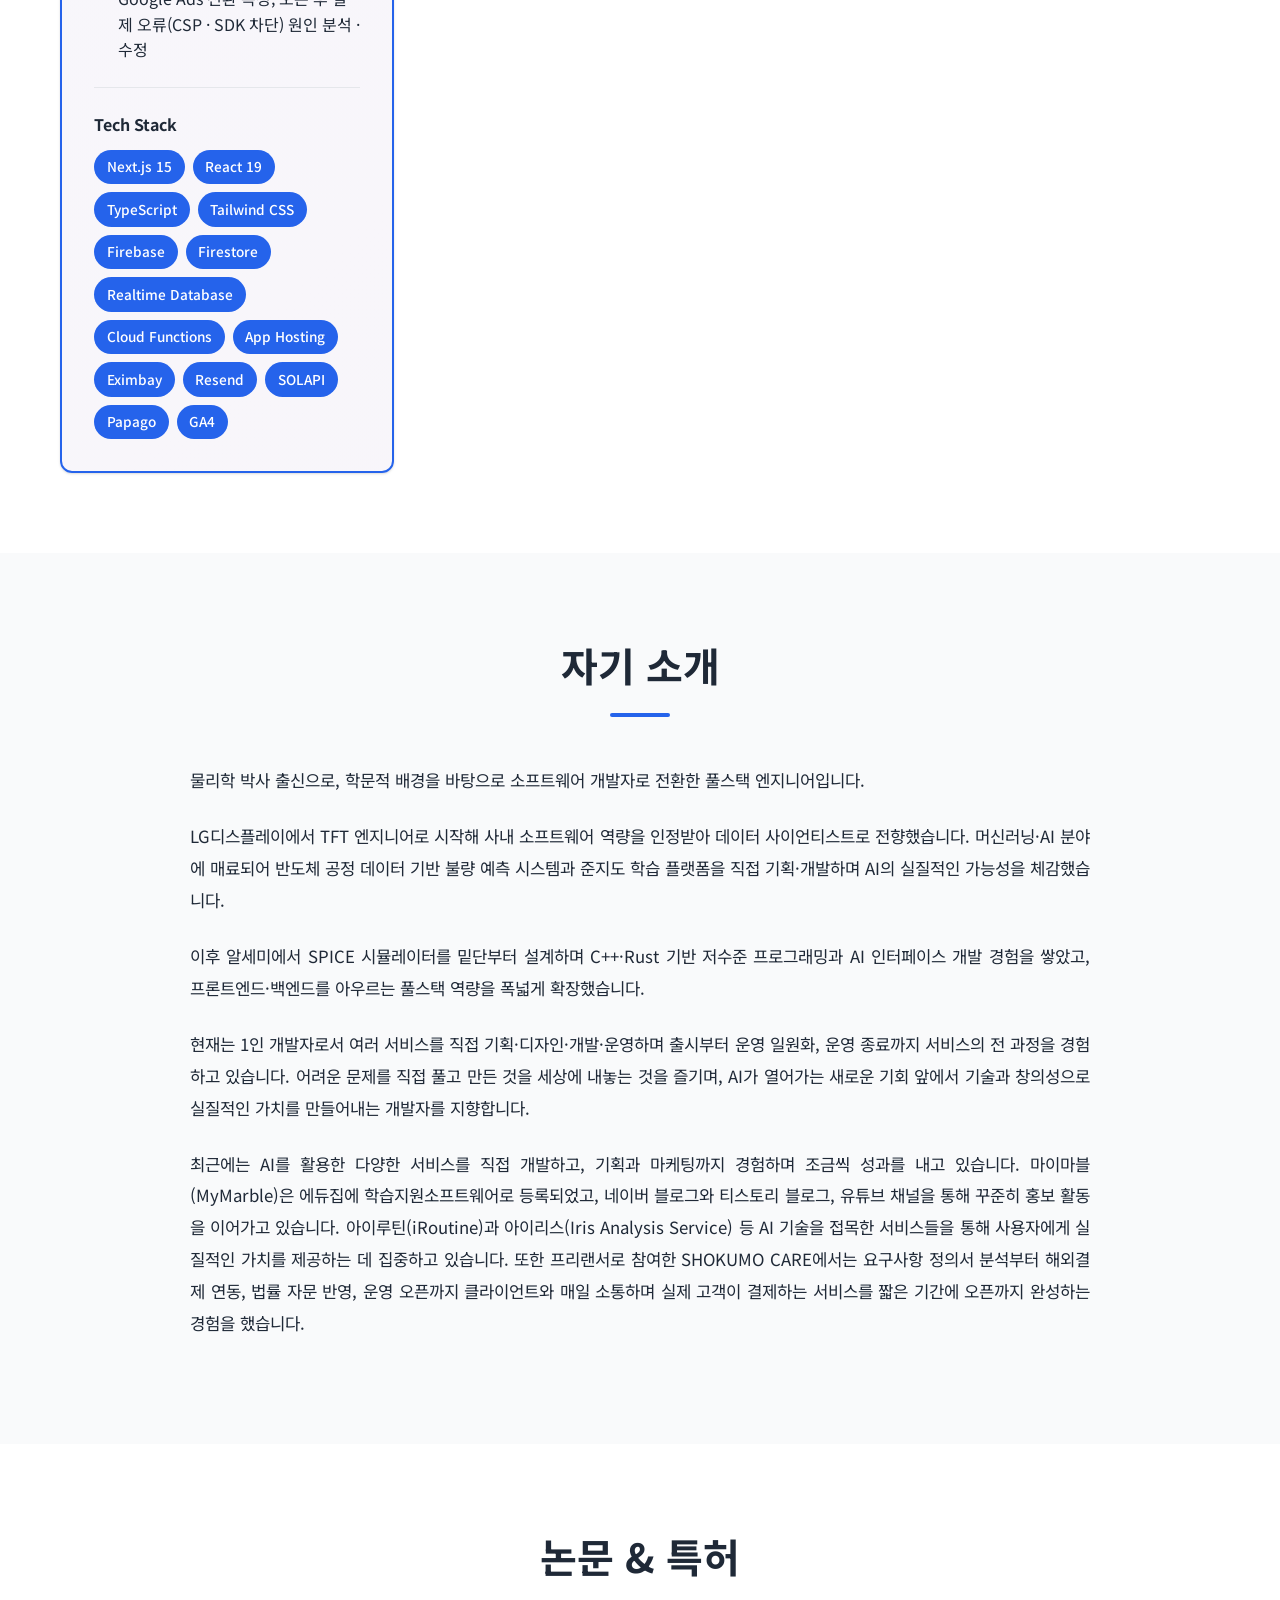
==== commit b42d9681: "docs: SHOKUMO CARE 미적용 AI 기능 제거 및 LLM 경험 출처 명시 - Gemini 사진 검수(미적용) 항목·태그 삭제 - 경어 번역은 Papago 기반으로 정정," ====
--- a/index.html
+++ b/index.html
@@ -112,10 +112,9 @@
                                 library 구현
                             </li>
                             <li>
-                                <strong>LLM 통합:</strong> Claude · Gemini 멀티
-                                프로바이더 추상화 기반 AI 템플릿 생성 파이프라인
-                                구축 (JSON Schema 검증 포함), 한↔일 경어 번역 ·
-                                Gemini 사진 검수 등 실서비스 적용
+                                <strong>LLM 통합:</strong> 토치북에서 Claude ·
+                                Gemini 멀티 프로바이더 추상화 기반 AI 템플릿 생성
+                                파이프라인 구축 (JSON Schema 검증 포함)
                             </li>
                             <li>
                                 <strong>3D 그래픽스:</strong> Three.js ·
@@ -1585,12 +1584,8 @@
                                             Papago · 용어집 후처리)
                                         </li>
                                         <li>
-                                            클리닉 소견 한→일 경어(敬語) 번역 —
-                                            Claude · Papago 어댑터 교체 구조
-                                        </li>
-                                        <li>
-                                            Gemini(Vertex AI) 기반 업로드 사진
-                                            촬영 각도 분류 · 품질 판정 검수
+                                            클리닉 소견 한→일 경어(敬語) 번역
+                                            (Papago)
                                         </li>
                                     </ul>
                                 </li>
@@ -1684,8 +1679,6 @@
                                 <span class="tag">Resend</span>
                                 <span class="tag">SOLAPI</span>
                                 <span class="tag">Papago</span>
-                                <span class="tag">Anthropic Claude</span>
-                                <span class="tag">Google Gemini</span>
                                 <span class="tag">GA4</span>
                             </div>
                         </div>
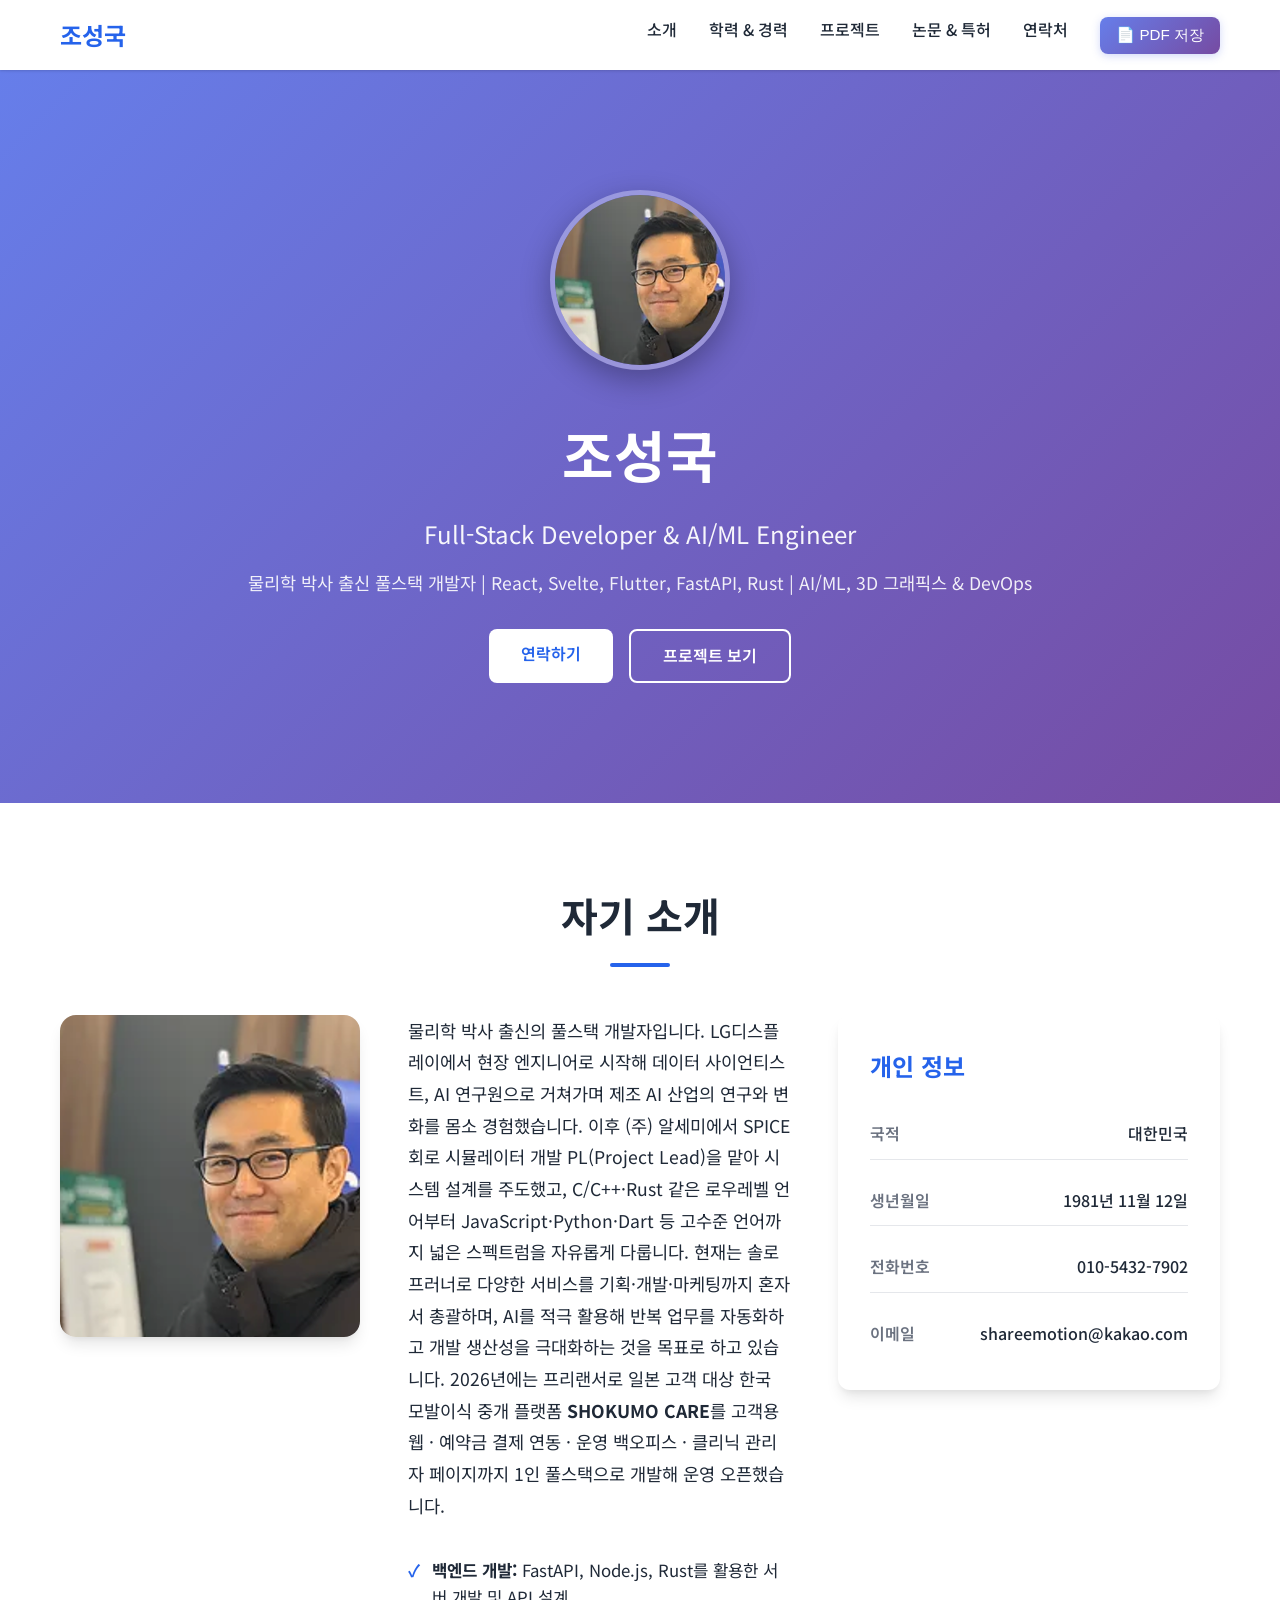
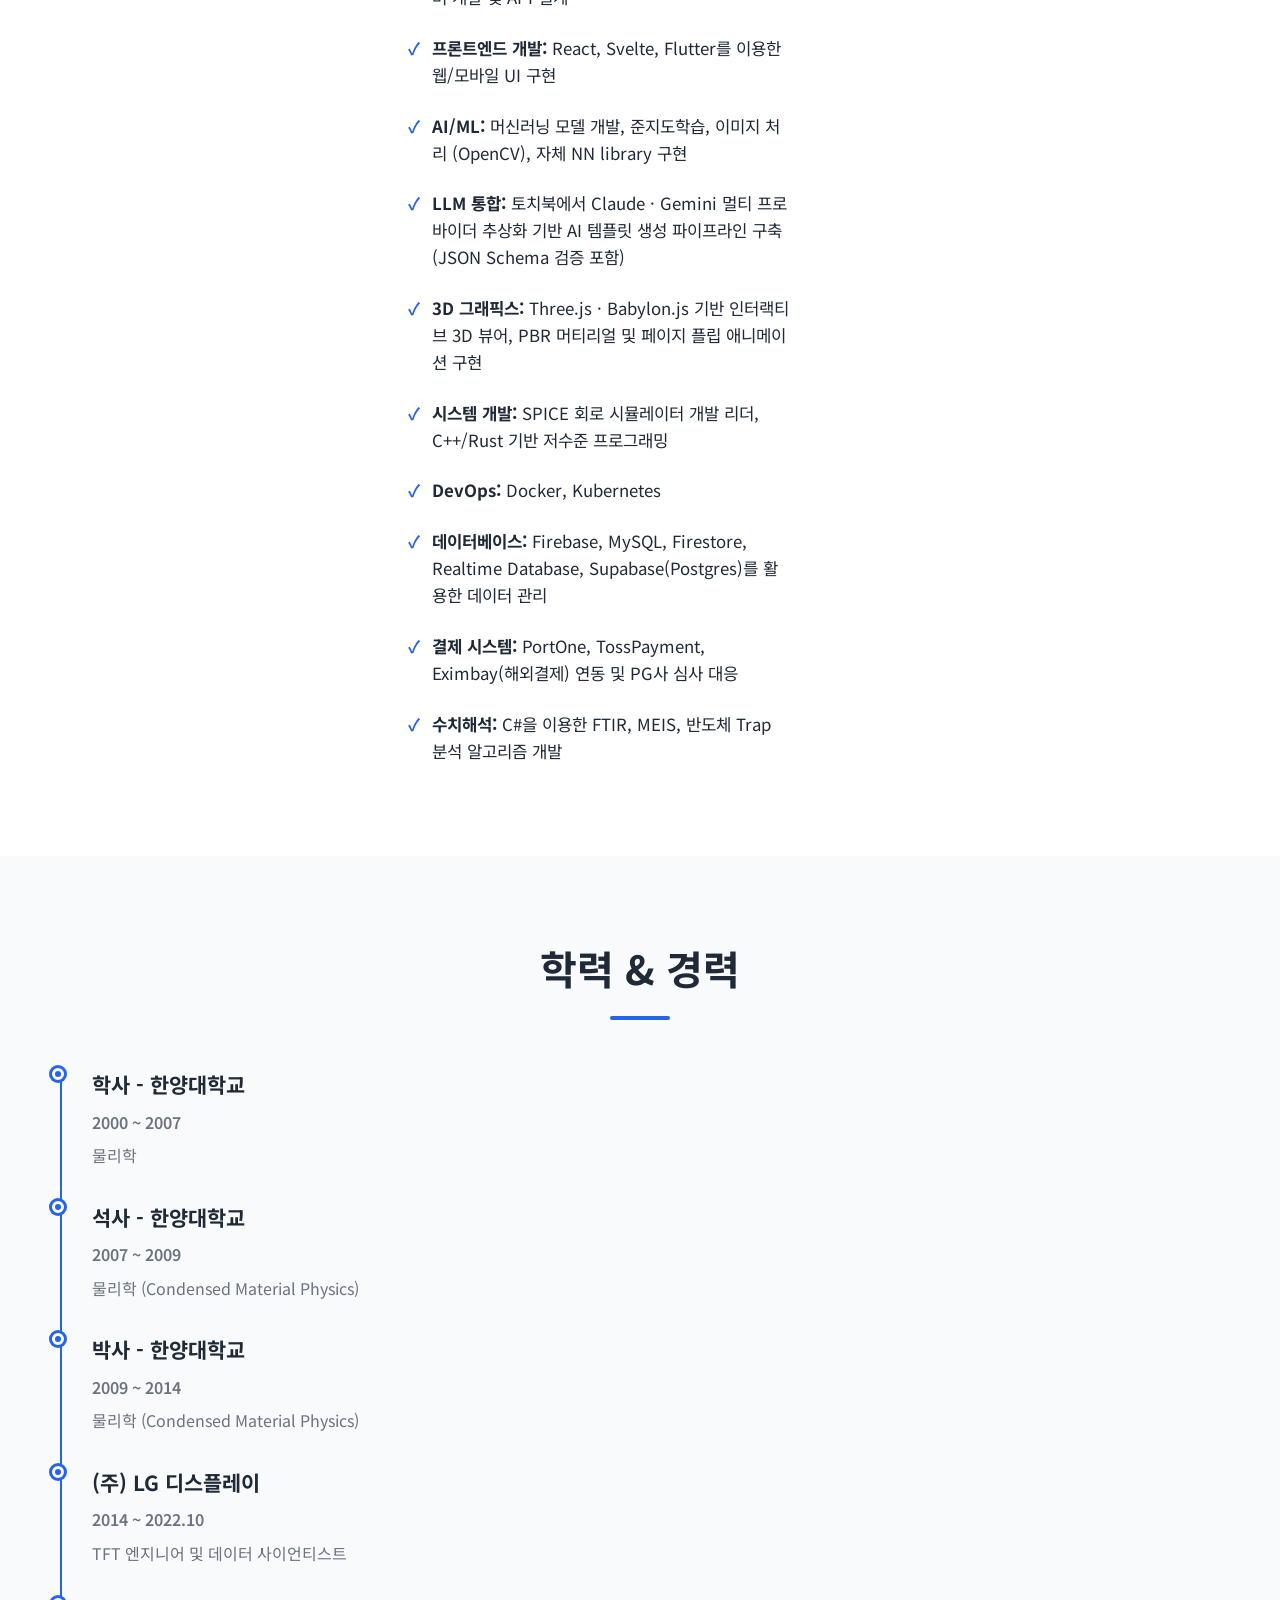
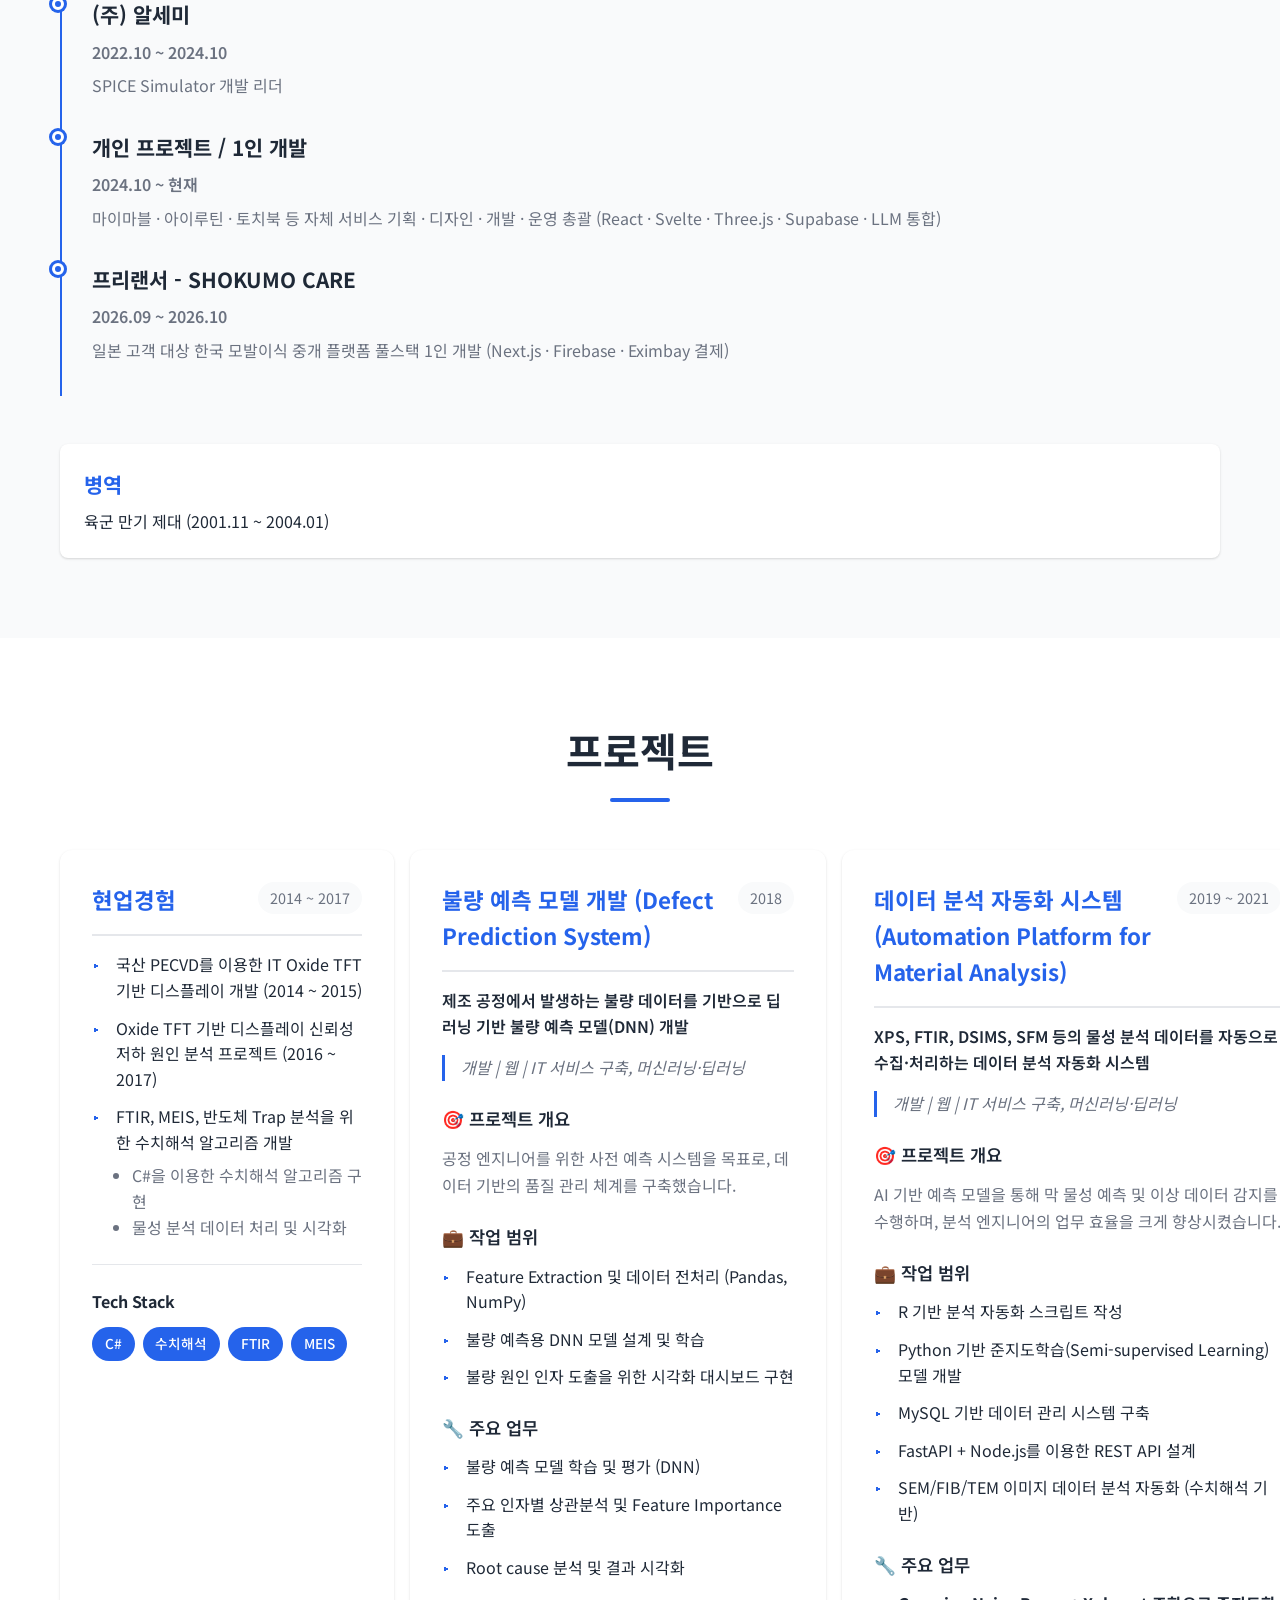
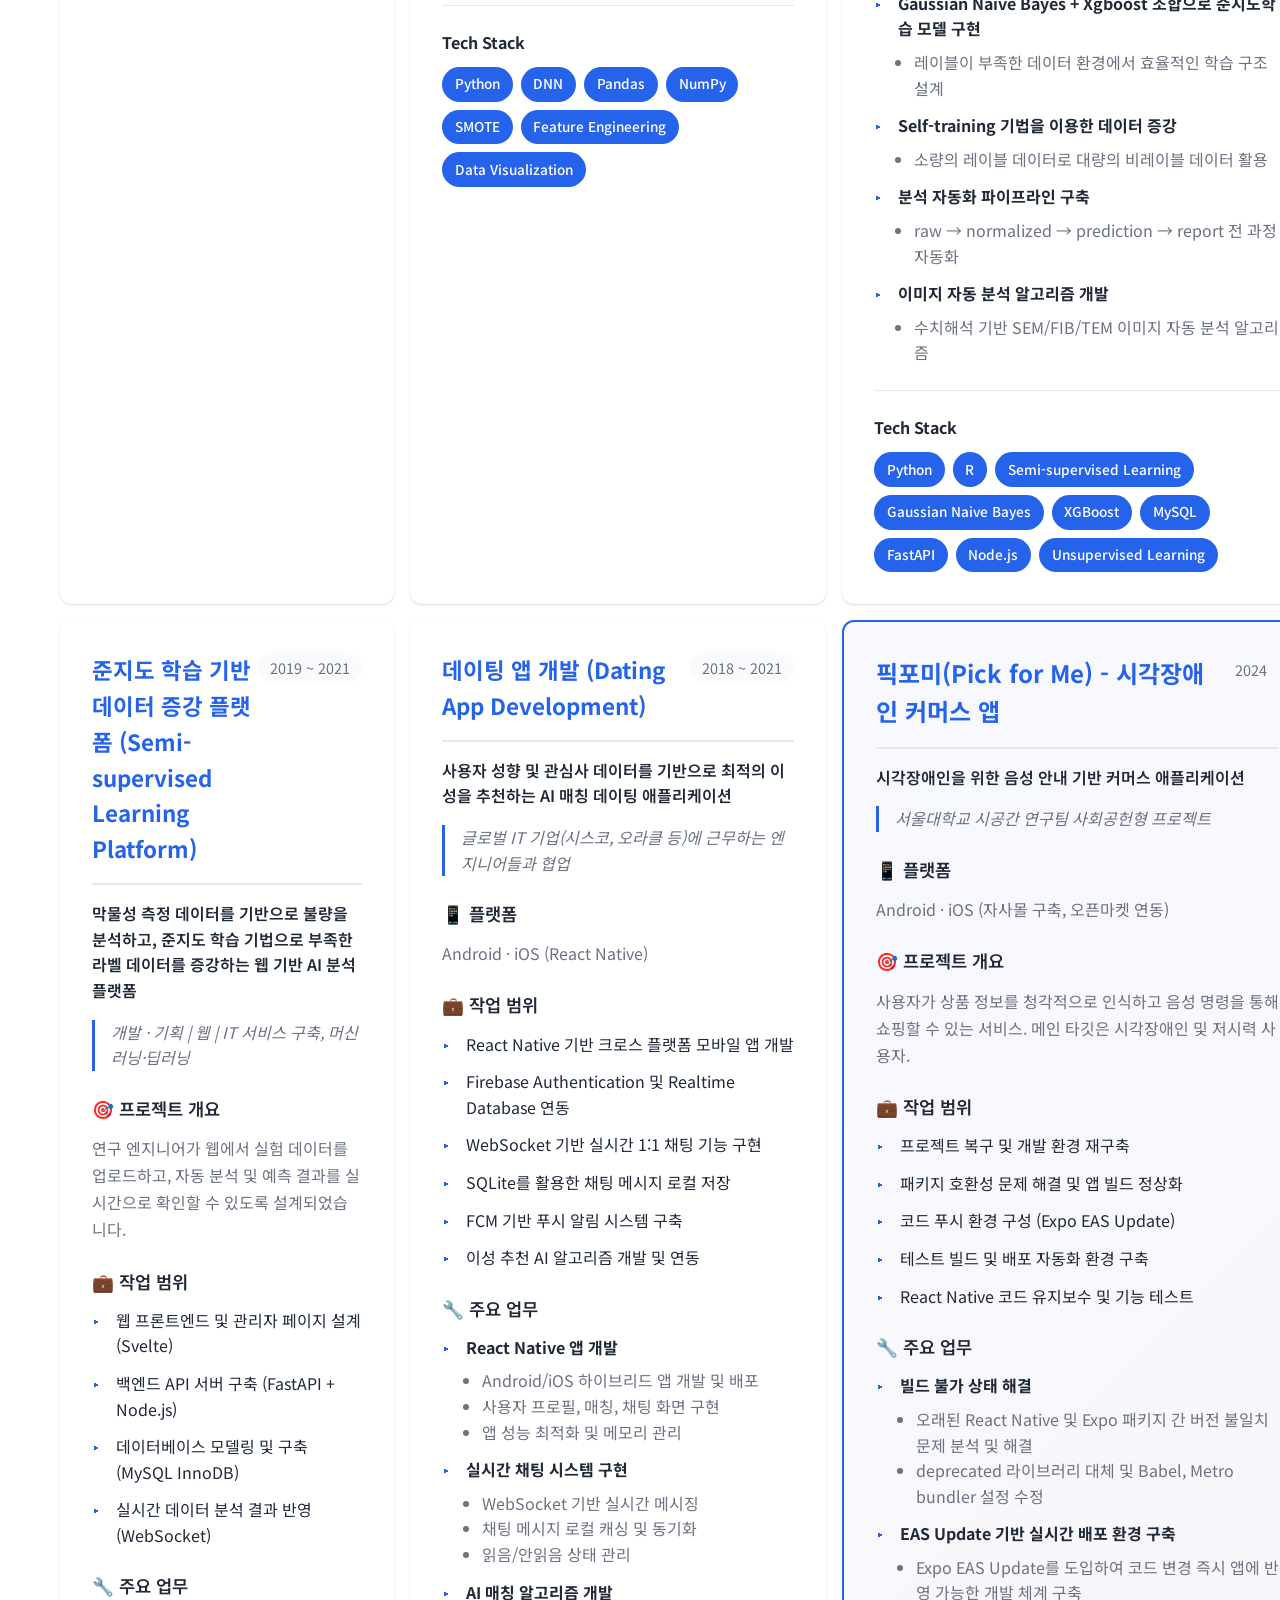
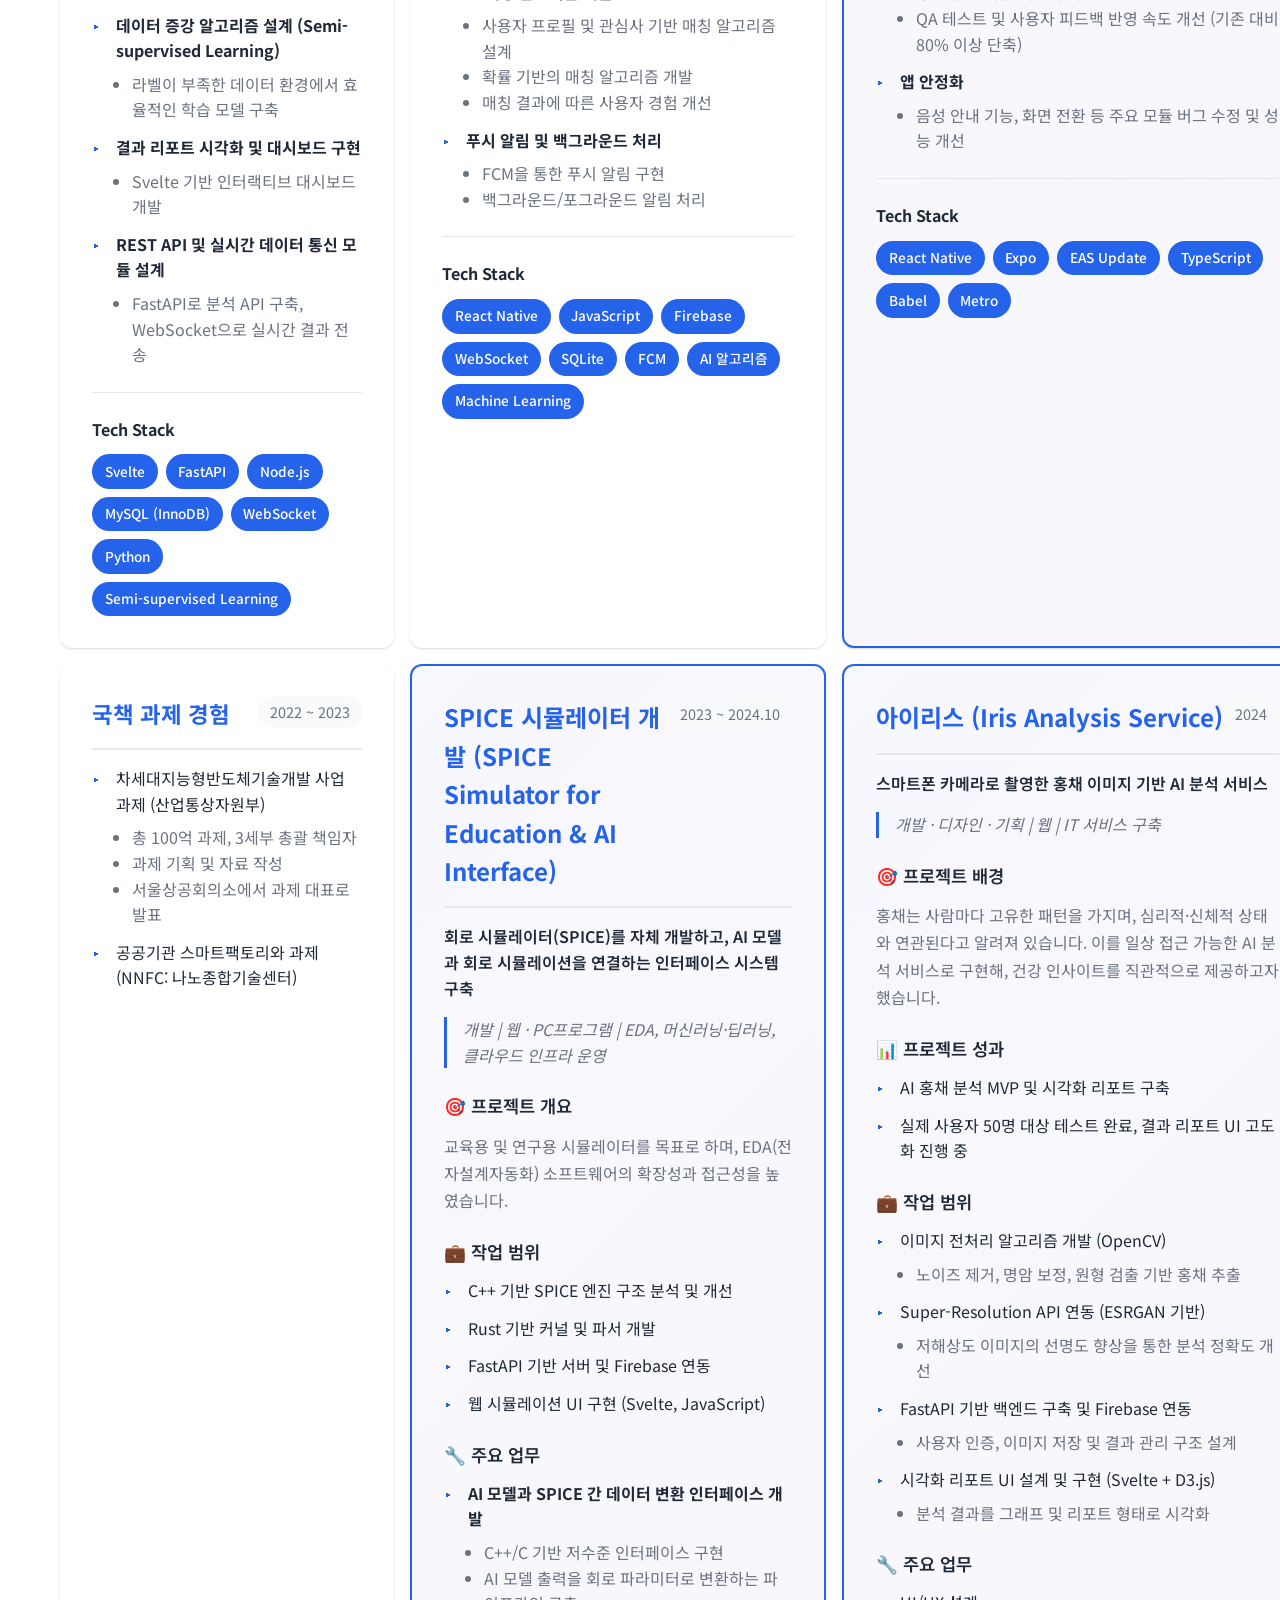
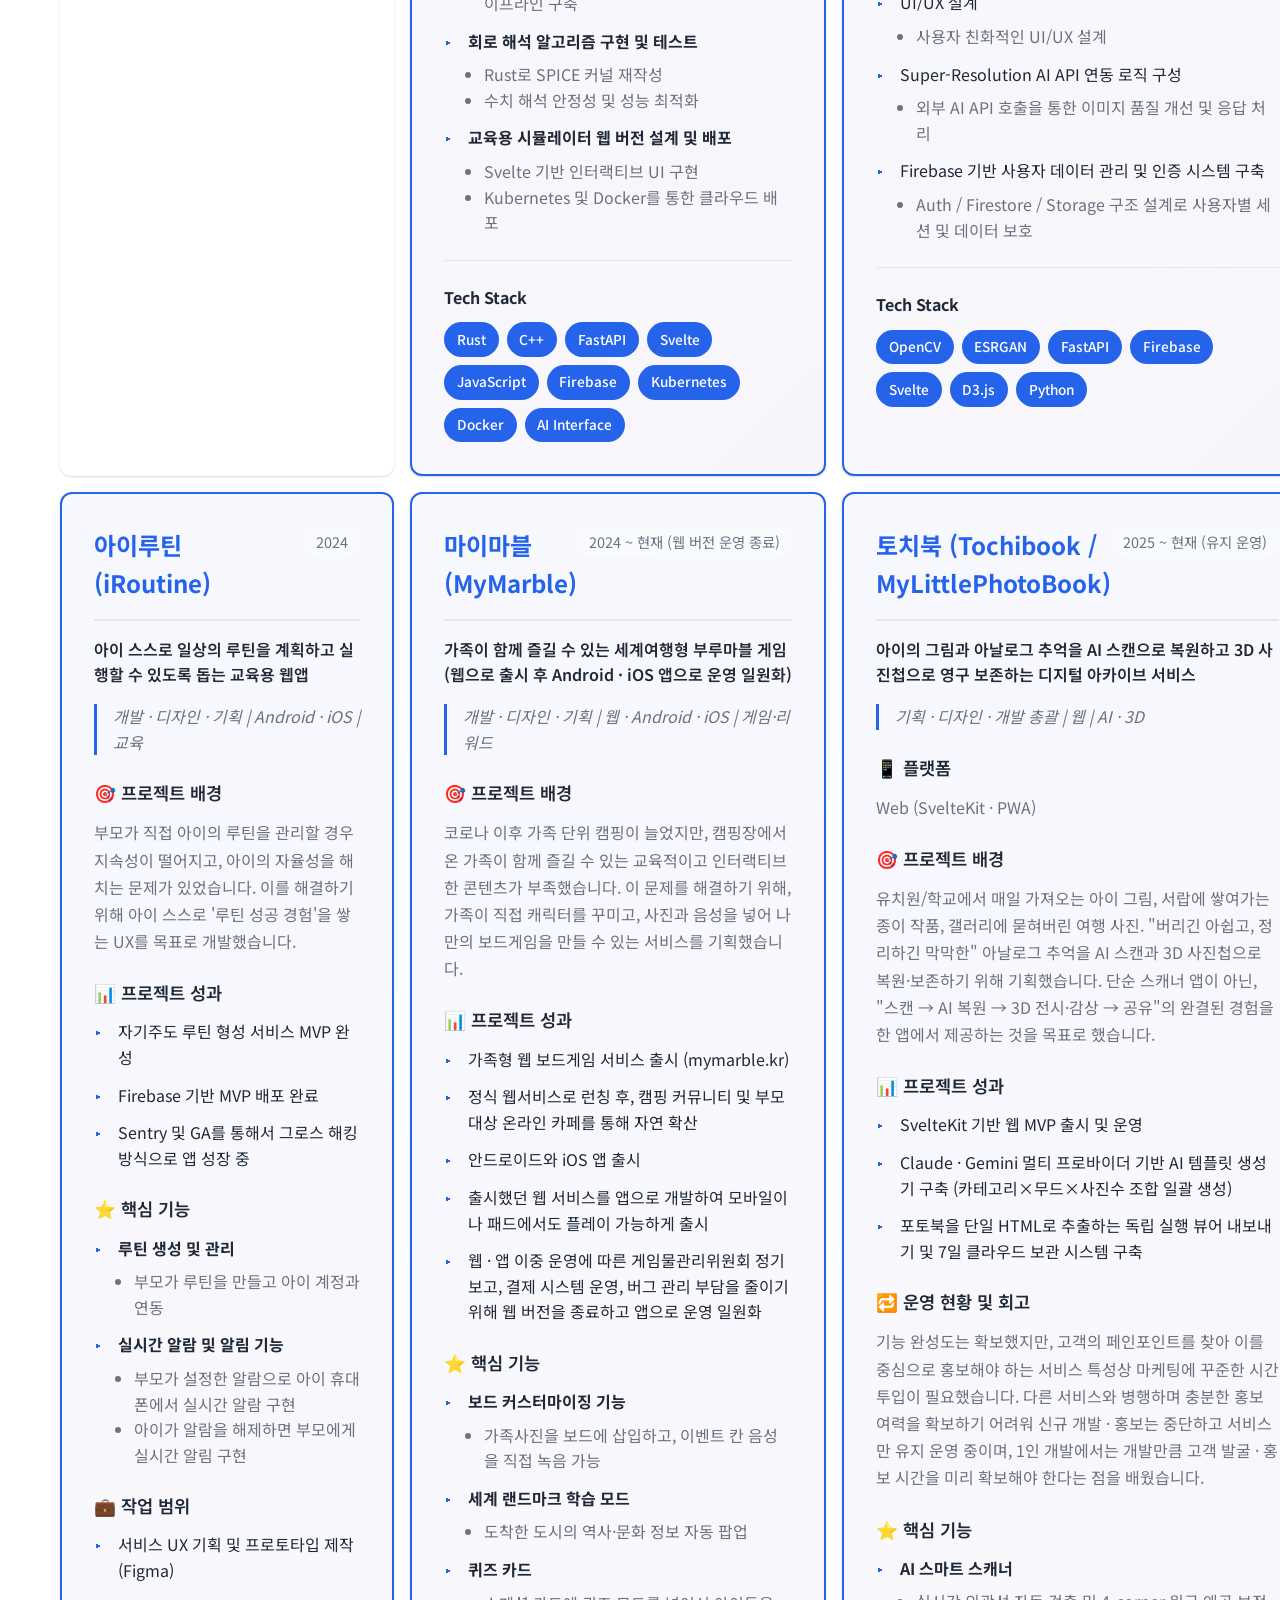
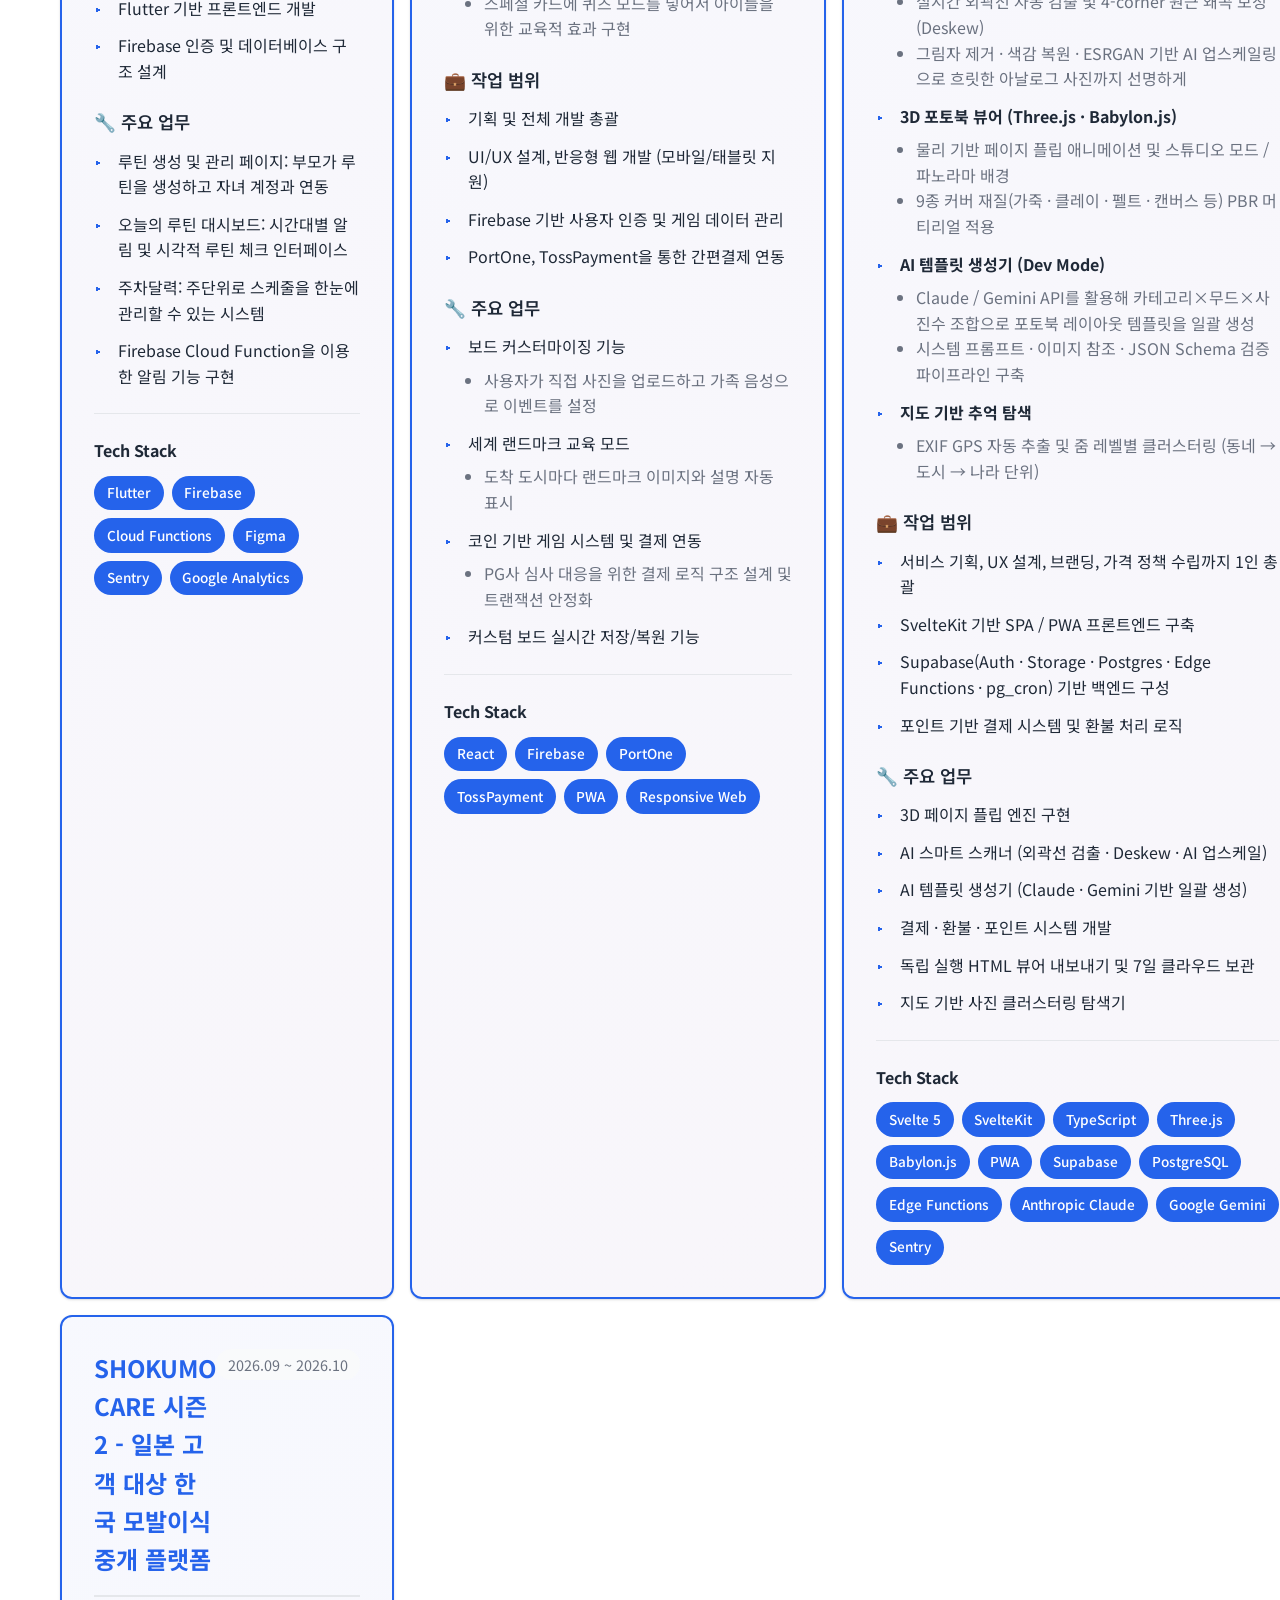
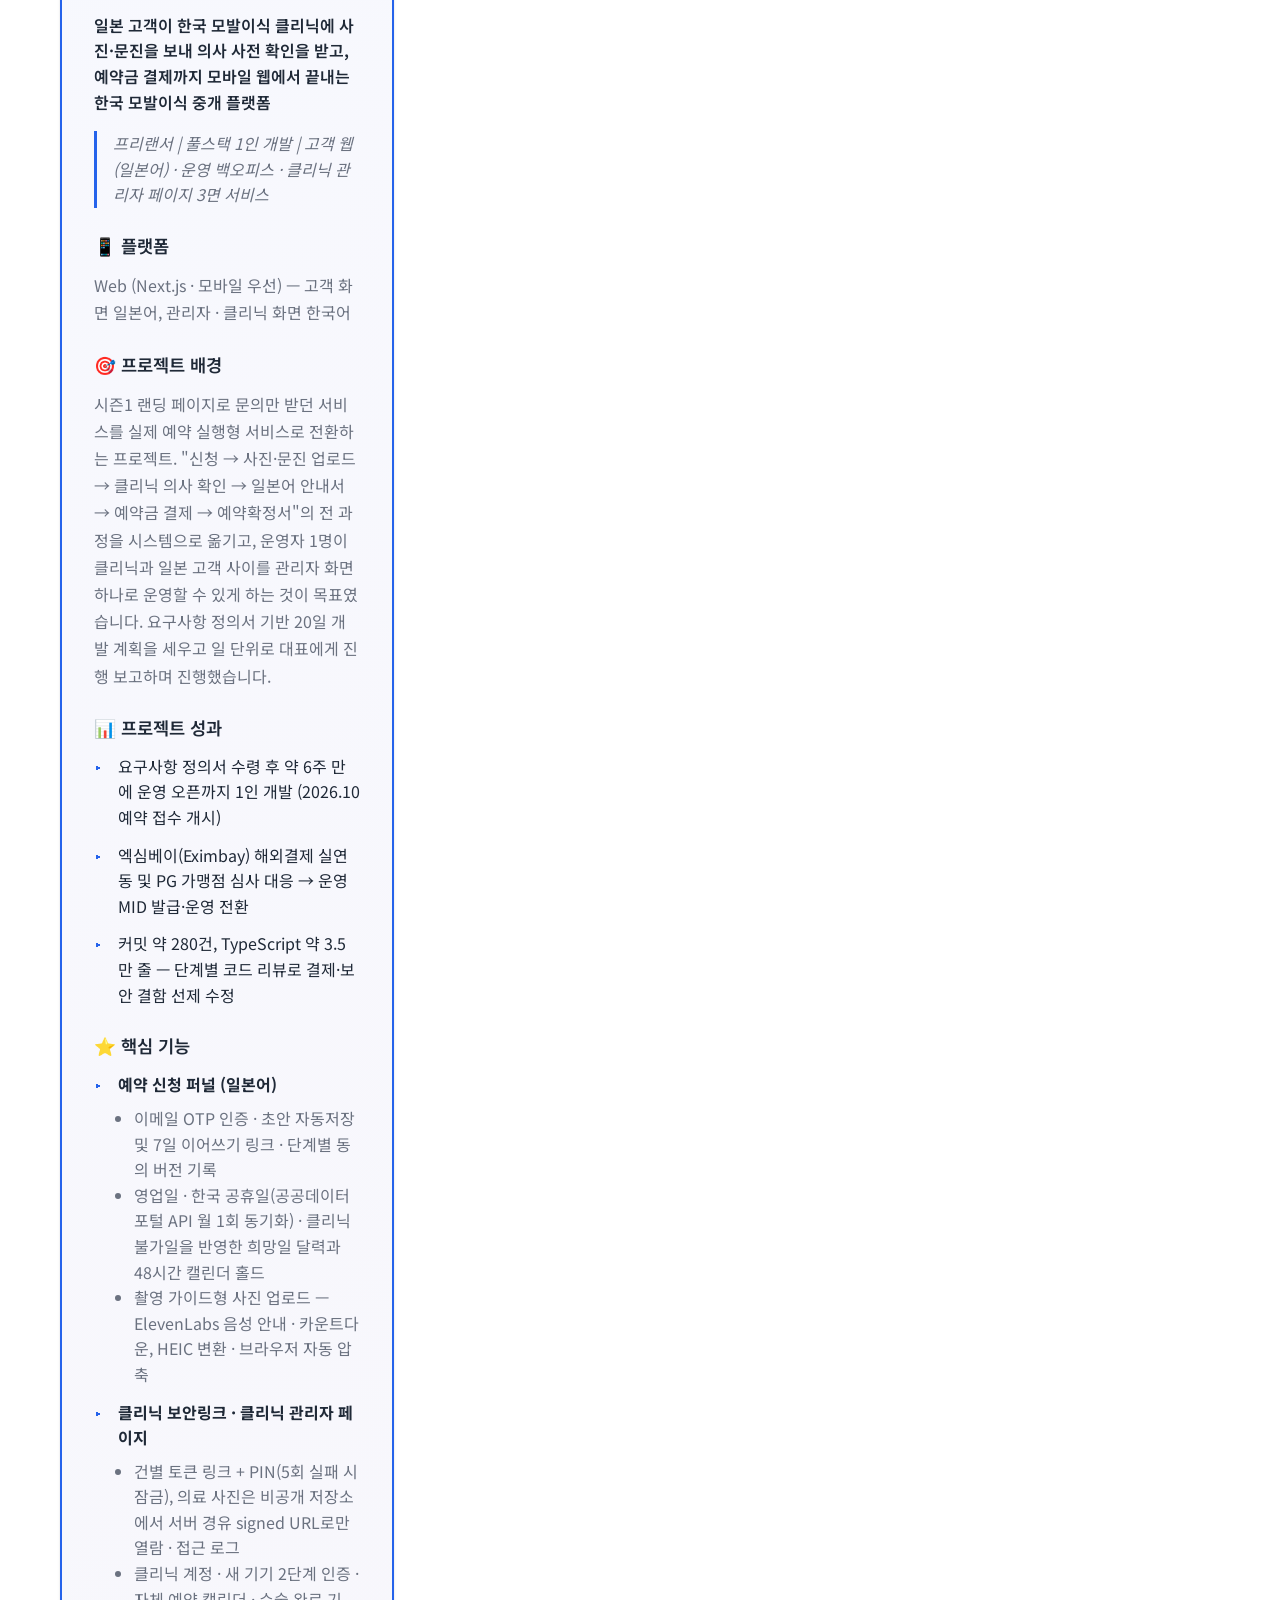
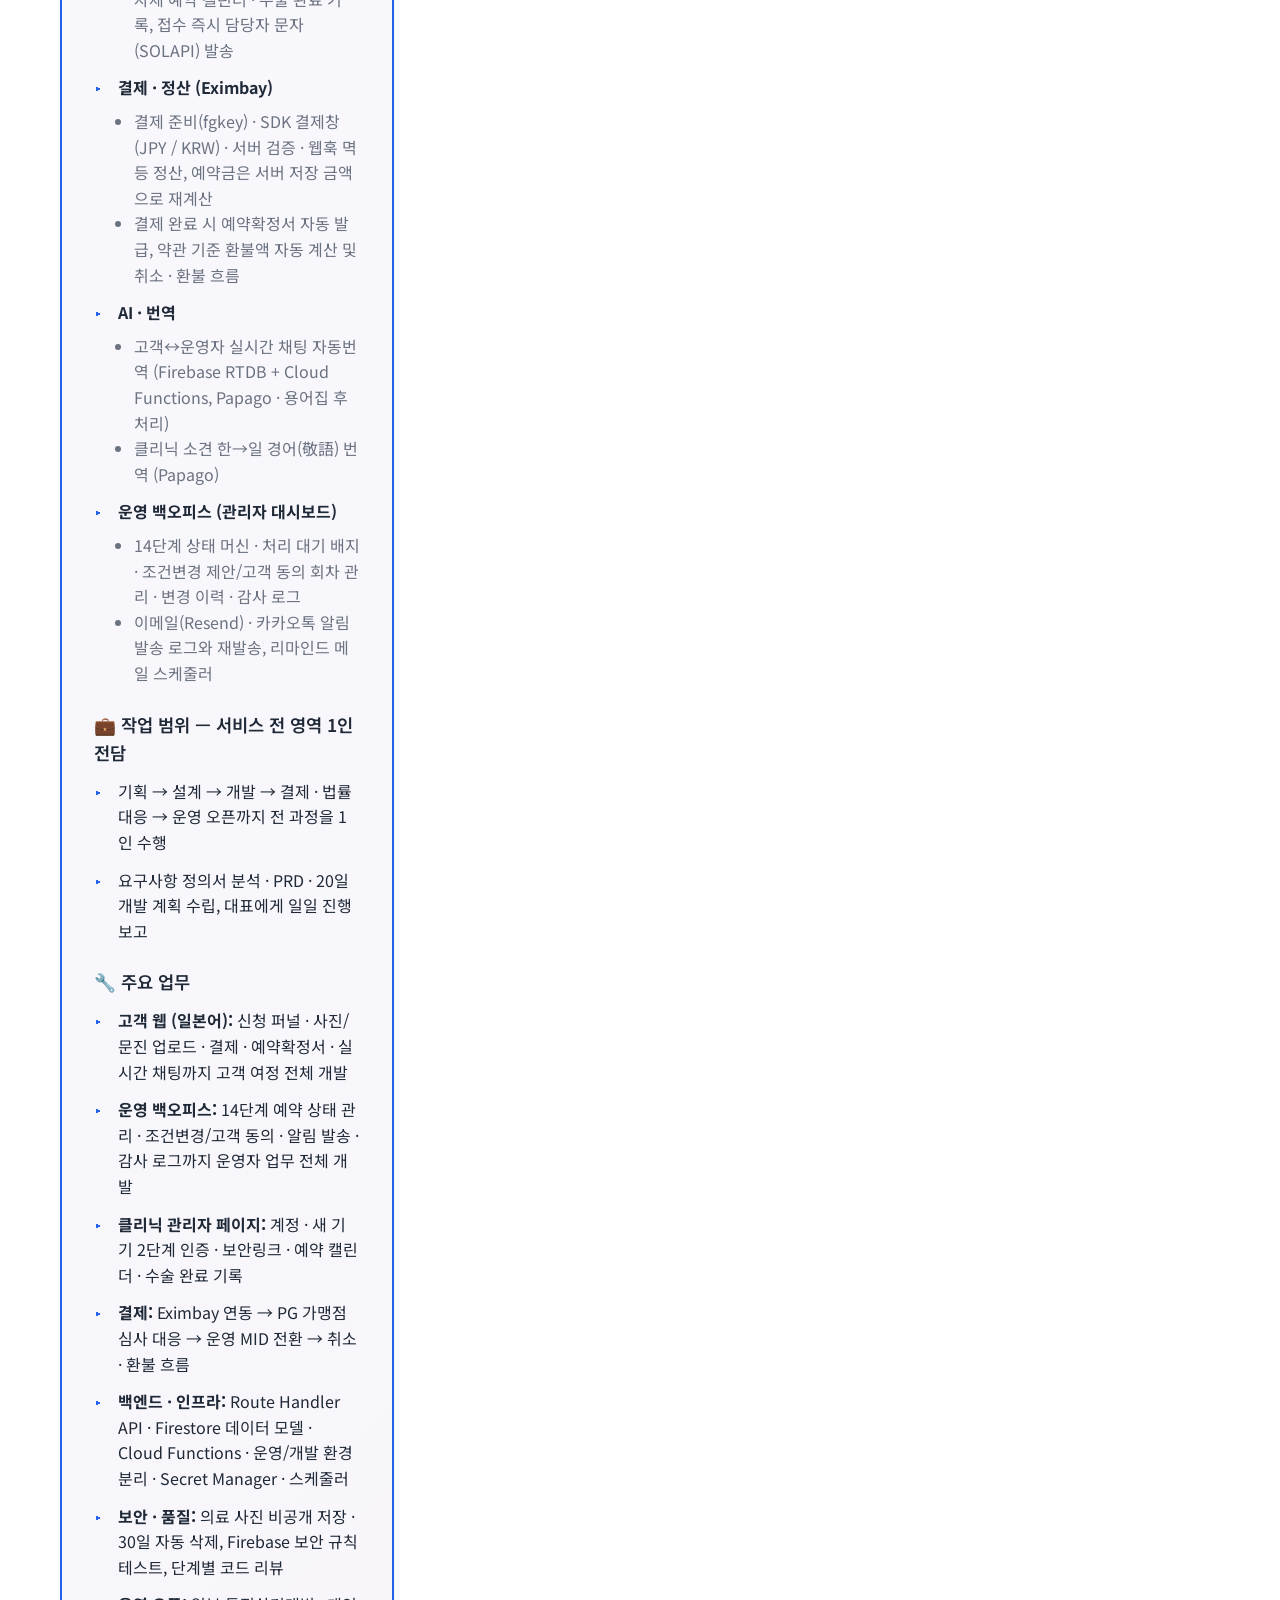
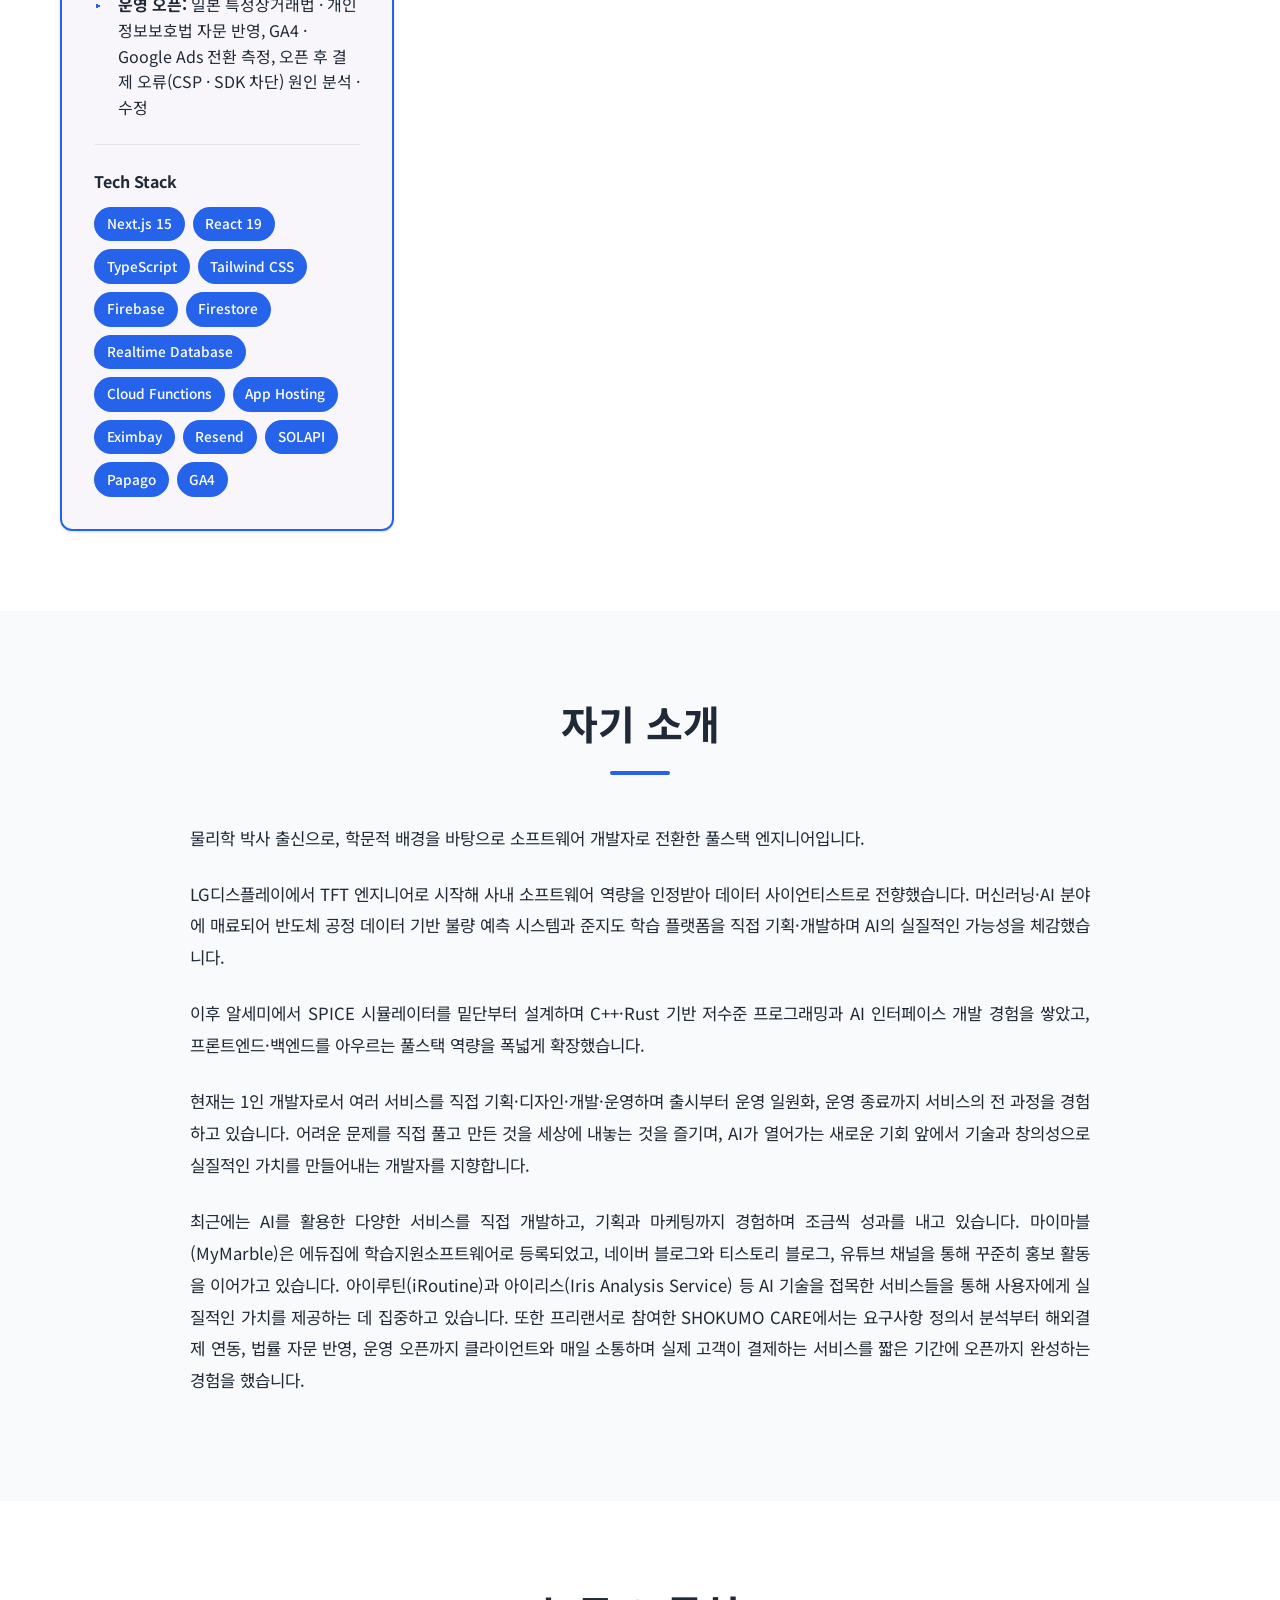
==== commit c76b7ab7: "docs: 클리닉 포털 → 클리닉 관리자 페이지로 용어 변경" ====
--- a/index.html
+++ b/index.html
@@ -95,7 +95,7 @@
                             있습니다. 2026년에는 프리랜서로 일본 고객 대상
                             한국 모발이식 중개 플랫폼 <strong>SHOKUMO CARE</strong>를
                             고객용 웹 · 예약금 결제 연동 · 운영 백오피스 · 클리닉
-                            포털까지 1인 풀스택으로 개발해 운영 오픈했습니다.
+                            관리자 페이지까지 1인 풀스택으로 개발해 운영 오픈했습니다.
                         </p>
                         <ul class="highlight-list">
                             <li>
@@ -1476,7 +1476,7 @@
                         </p>
                         <p class="project-subtitle">
                             프리랜서 | 풀스택 1인 개발 | 고객 웹(일본어) · 운영
-                            백오피스 · 클리닉 포털 3면 서비스
+                            백오피스 · 클리닉 관리자 페이지 3면 서비스
                         </p>
 
                         <div class="project-section">
@@ -1545,7 +1545,7 @@
                                     </ul>
                                 </li>
                                 <li>
-                                    <strong>클리닉 보안링크 · 클리닉 포털</strong>
+                                    <strong>클리닉 보안링크 · 클리닉 관리자 페이지</strong>
                                     <ul>
                                         <li>
                                             건별 토큰 링크 + PIN(5회 실패 시
@@ -1634,7 +1634,7 @@
                                     감사 로그까지 운영자 업무 전체 개발
                                 </li>
                                 <li>
-                                    <strong>클리닉 포털:</strong> 계정 · 새 기기
+                                    <strong>클리닉 관리자 페이지:</strong> 계정 · 새 기기
                                     2단계 인증 · 보안링크 · 예약 캘린더 · 수술
                                     완료 기록
                                 </li>
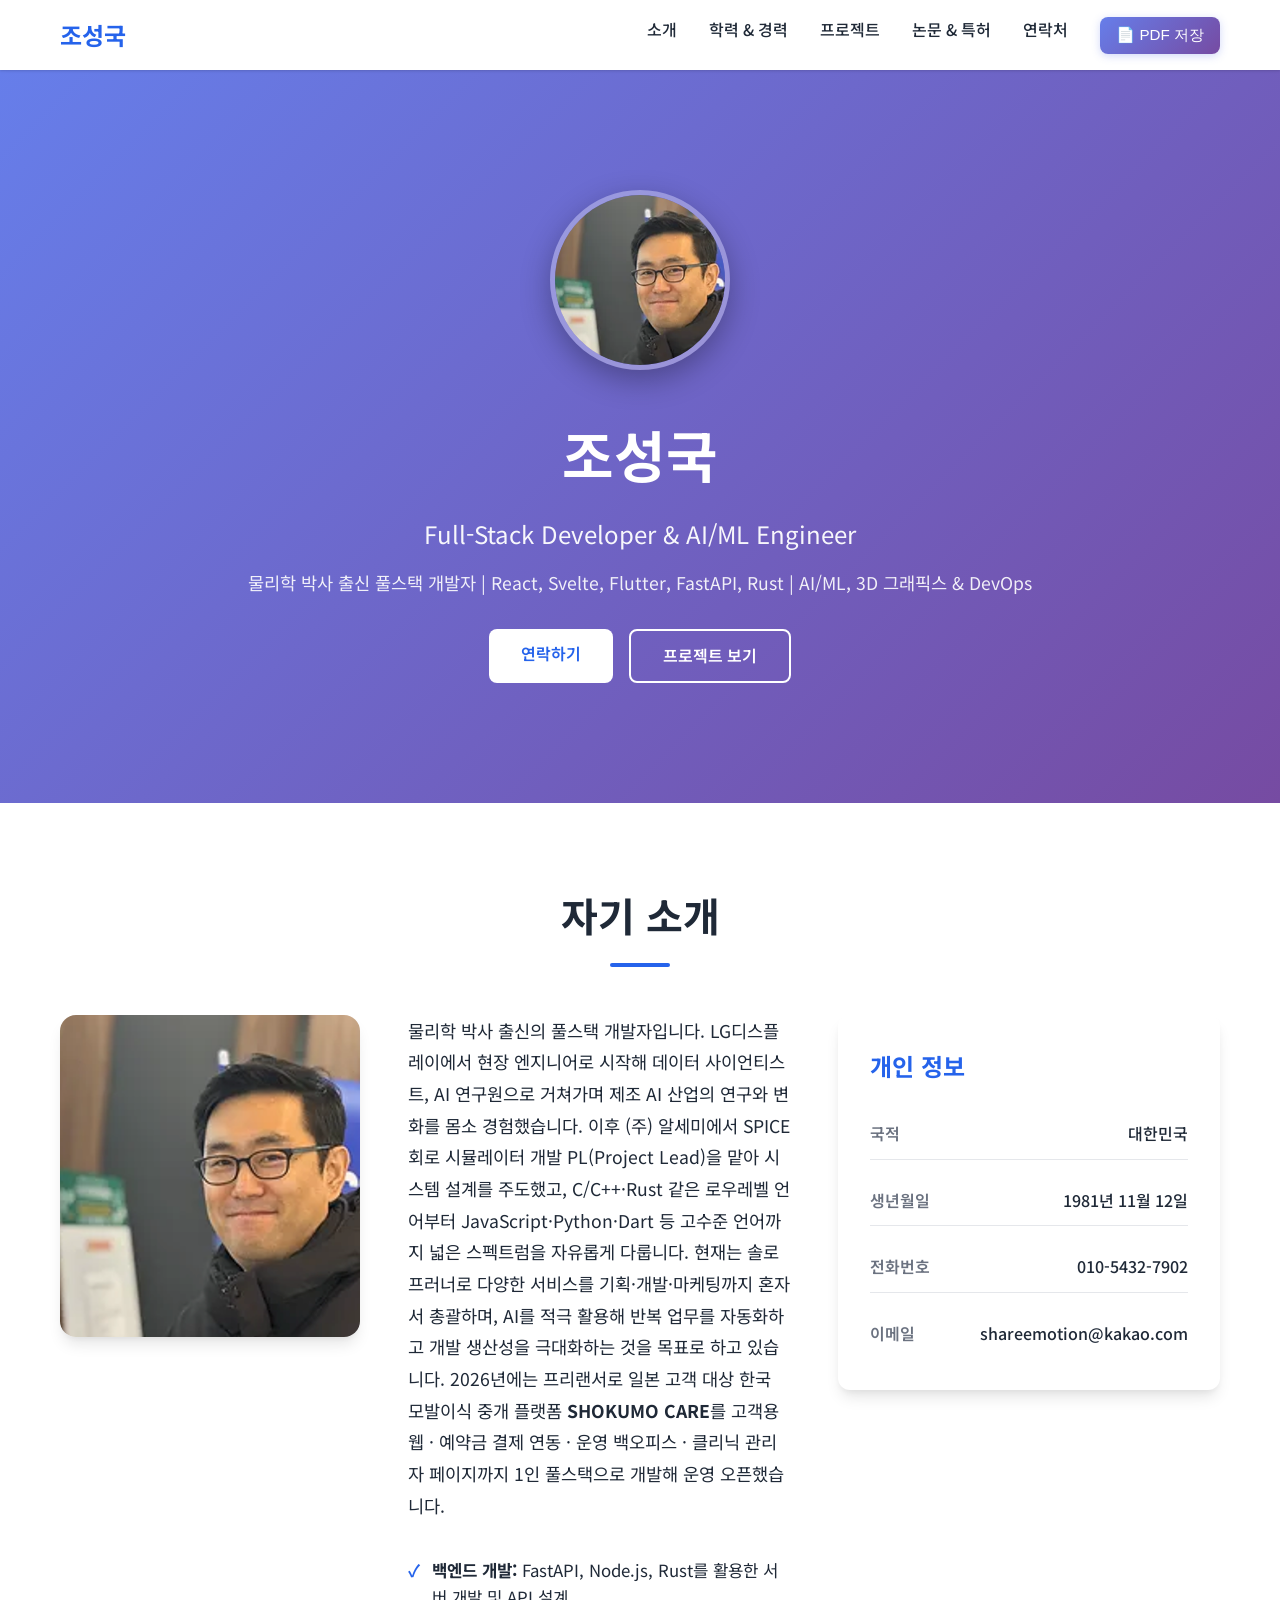
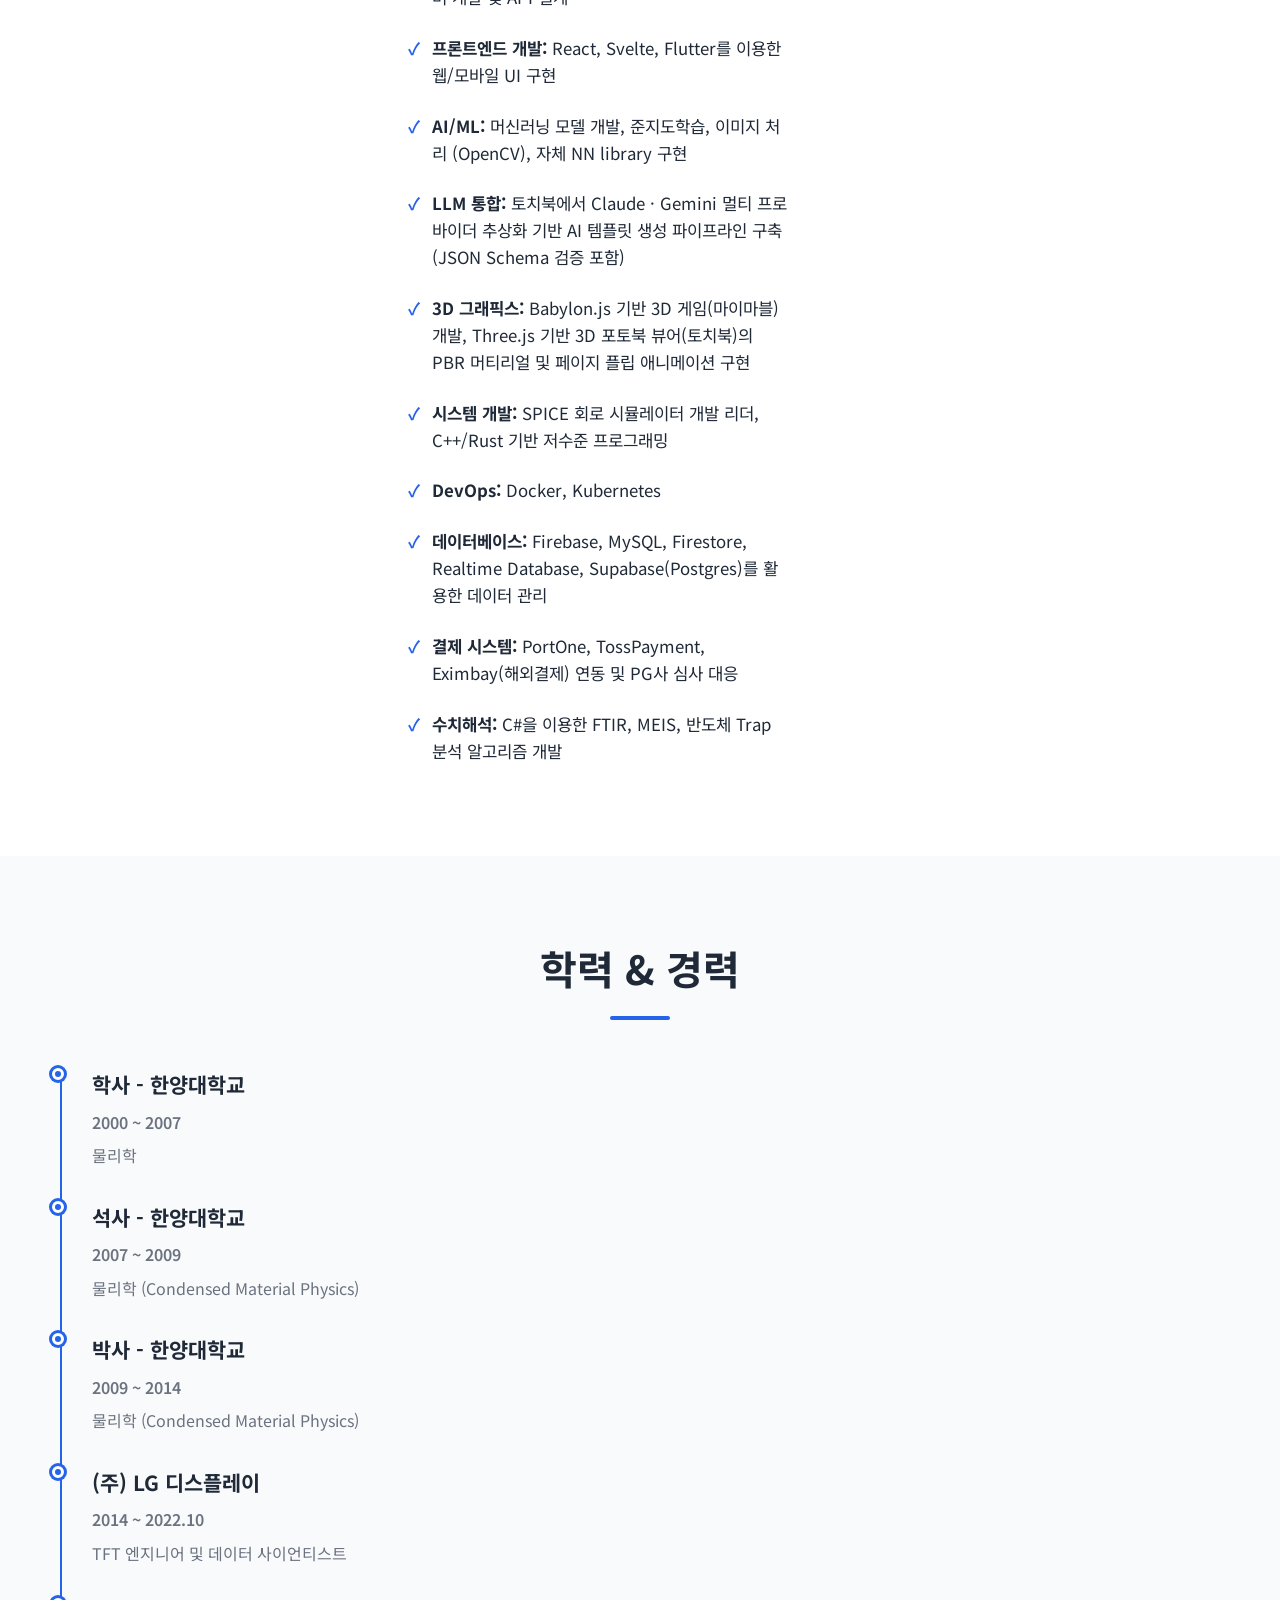
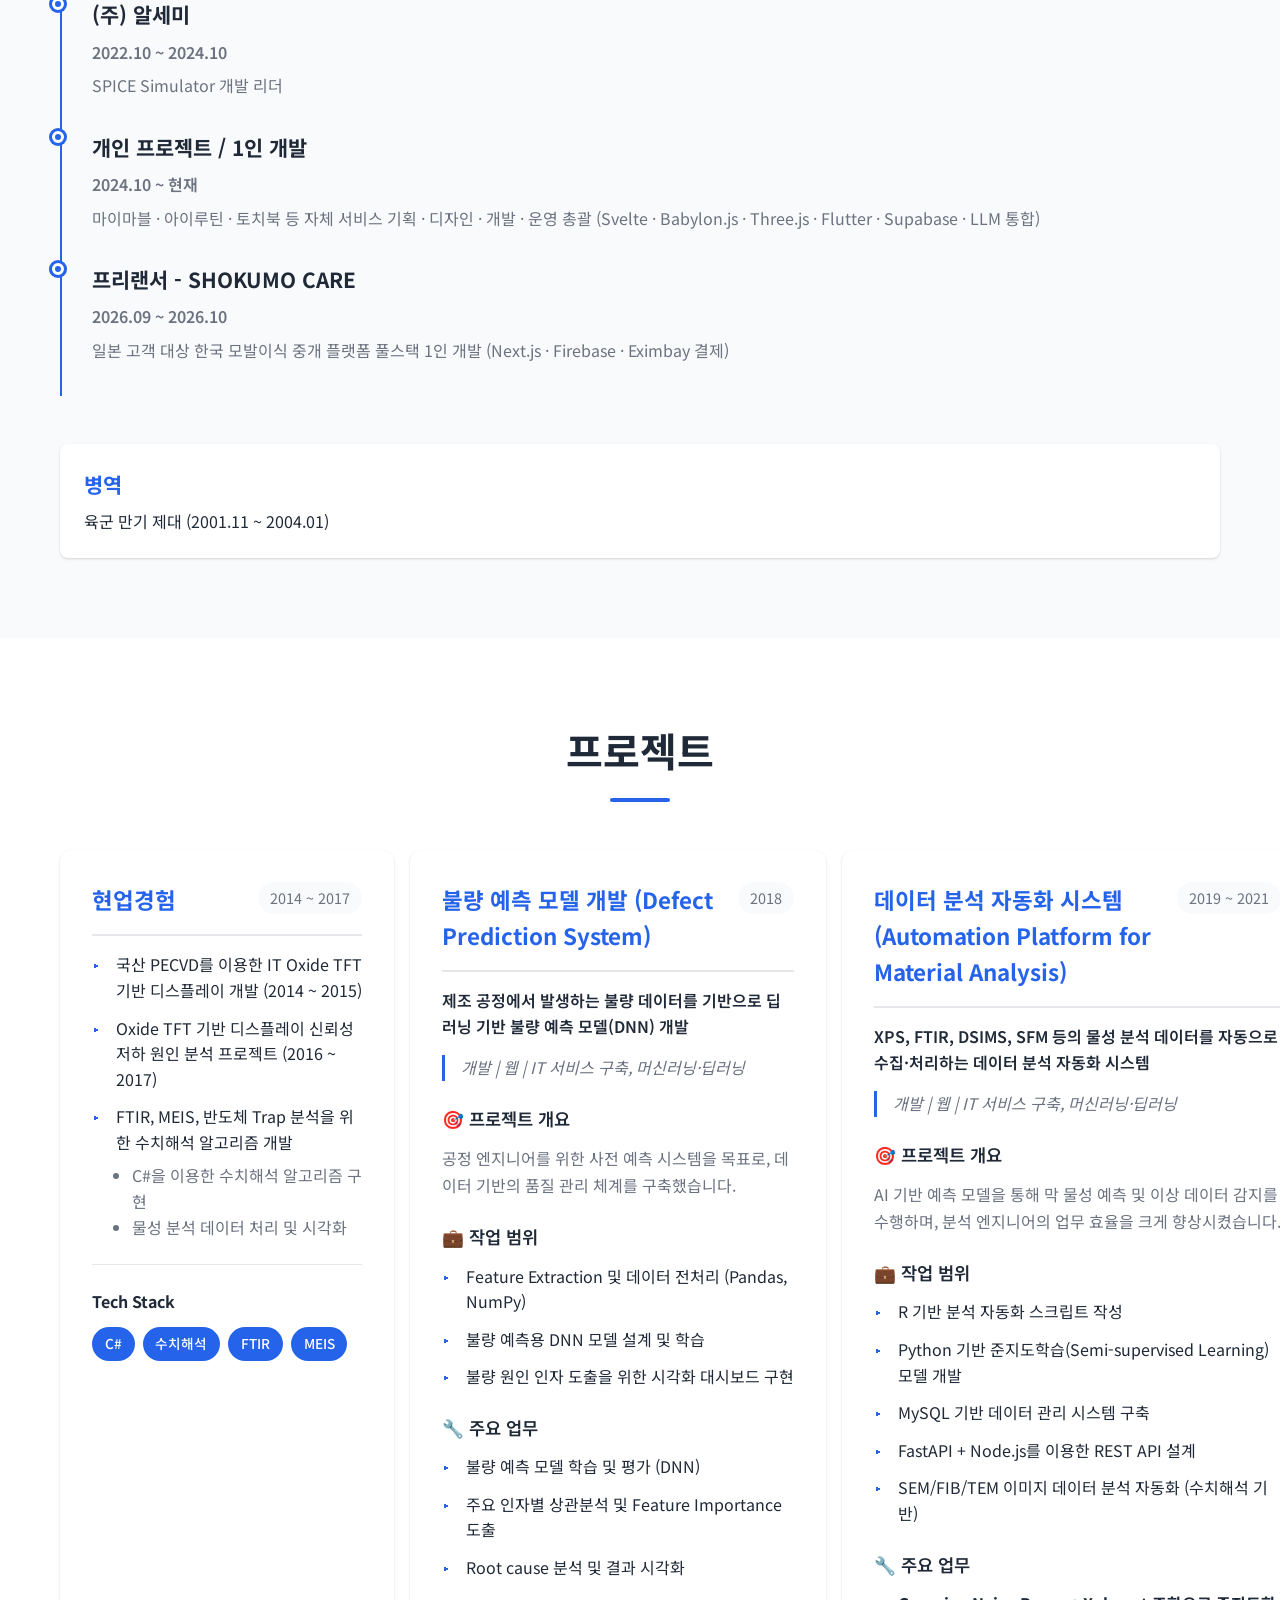
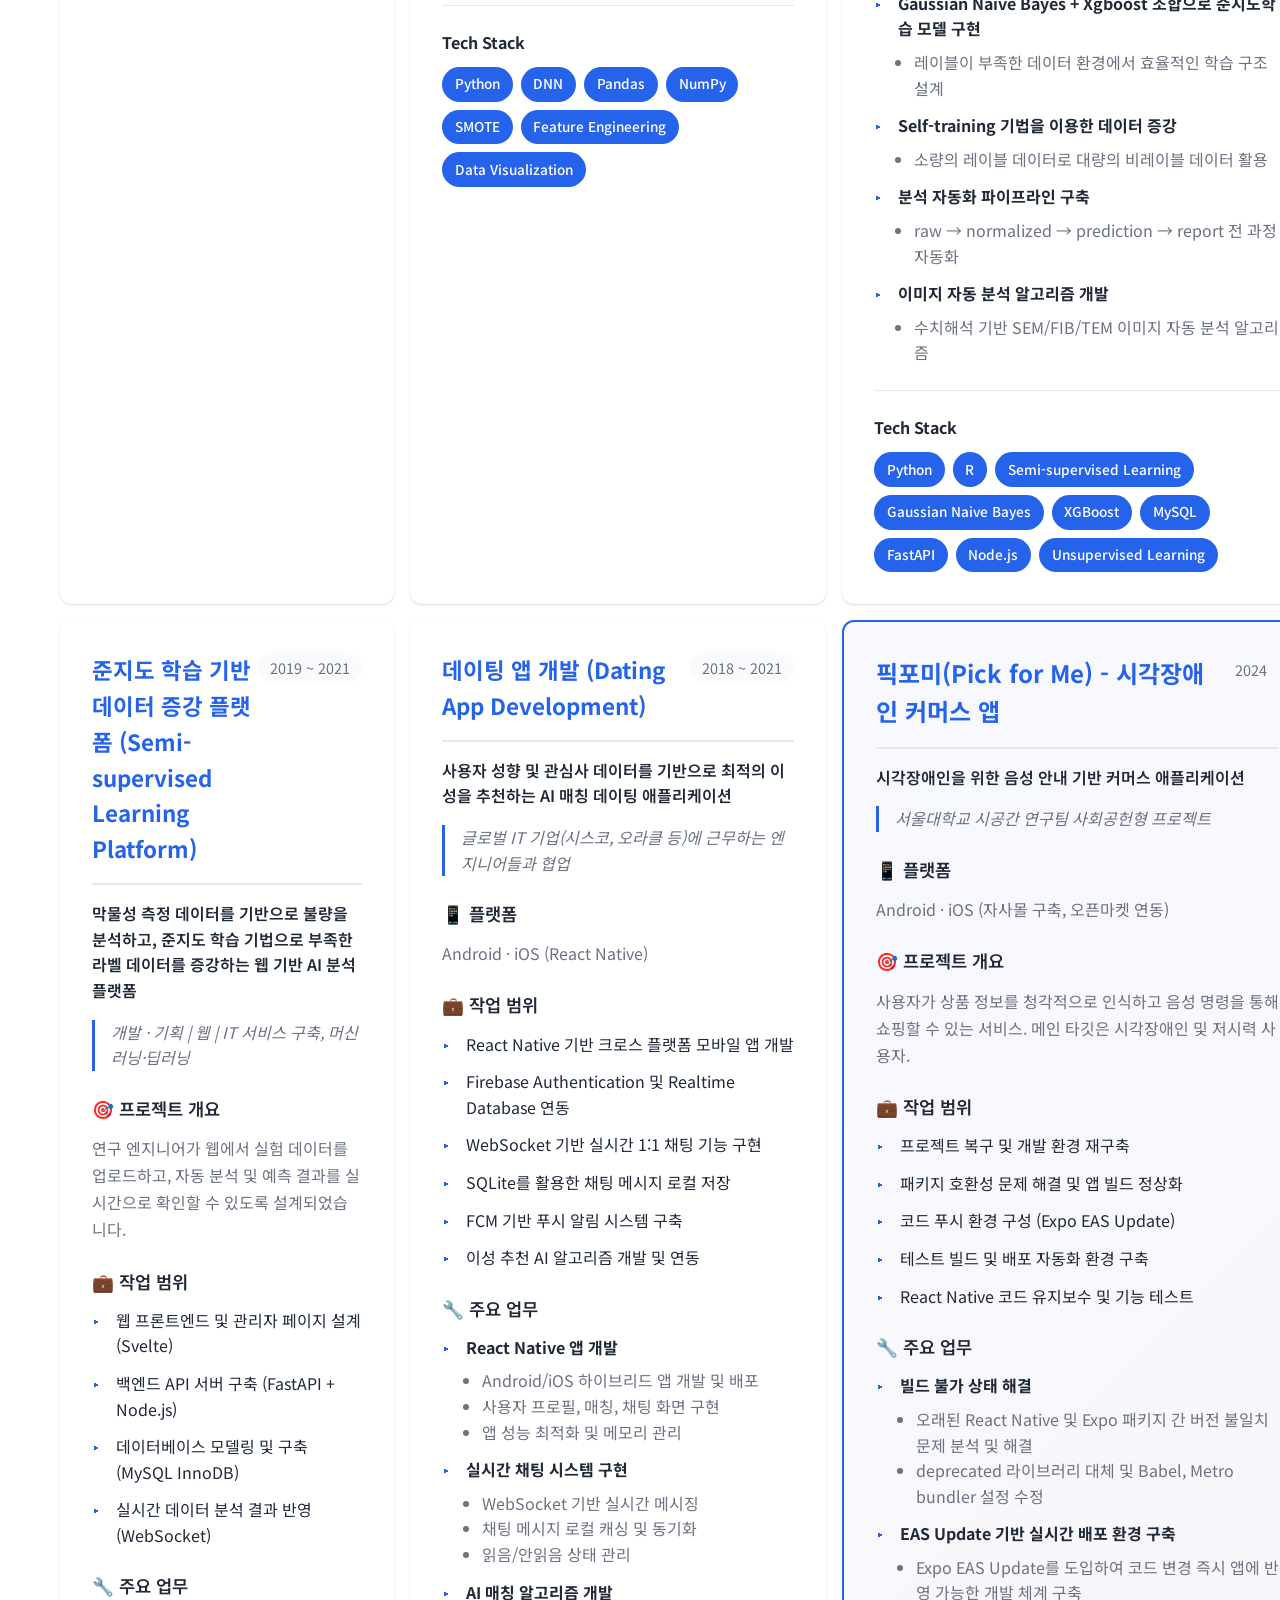
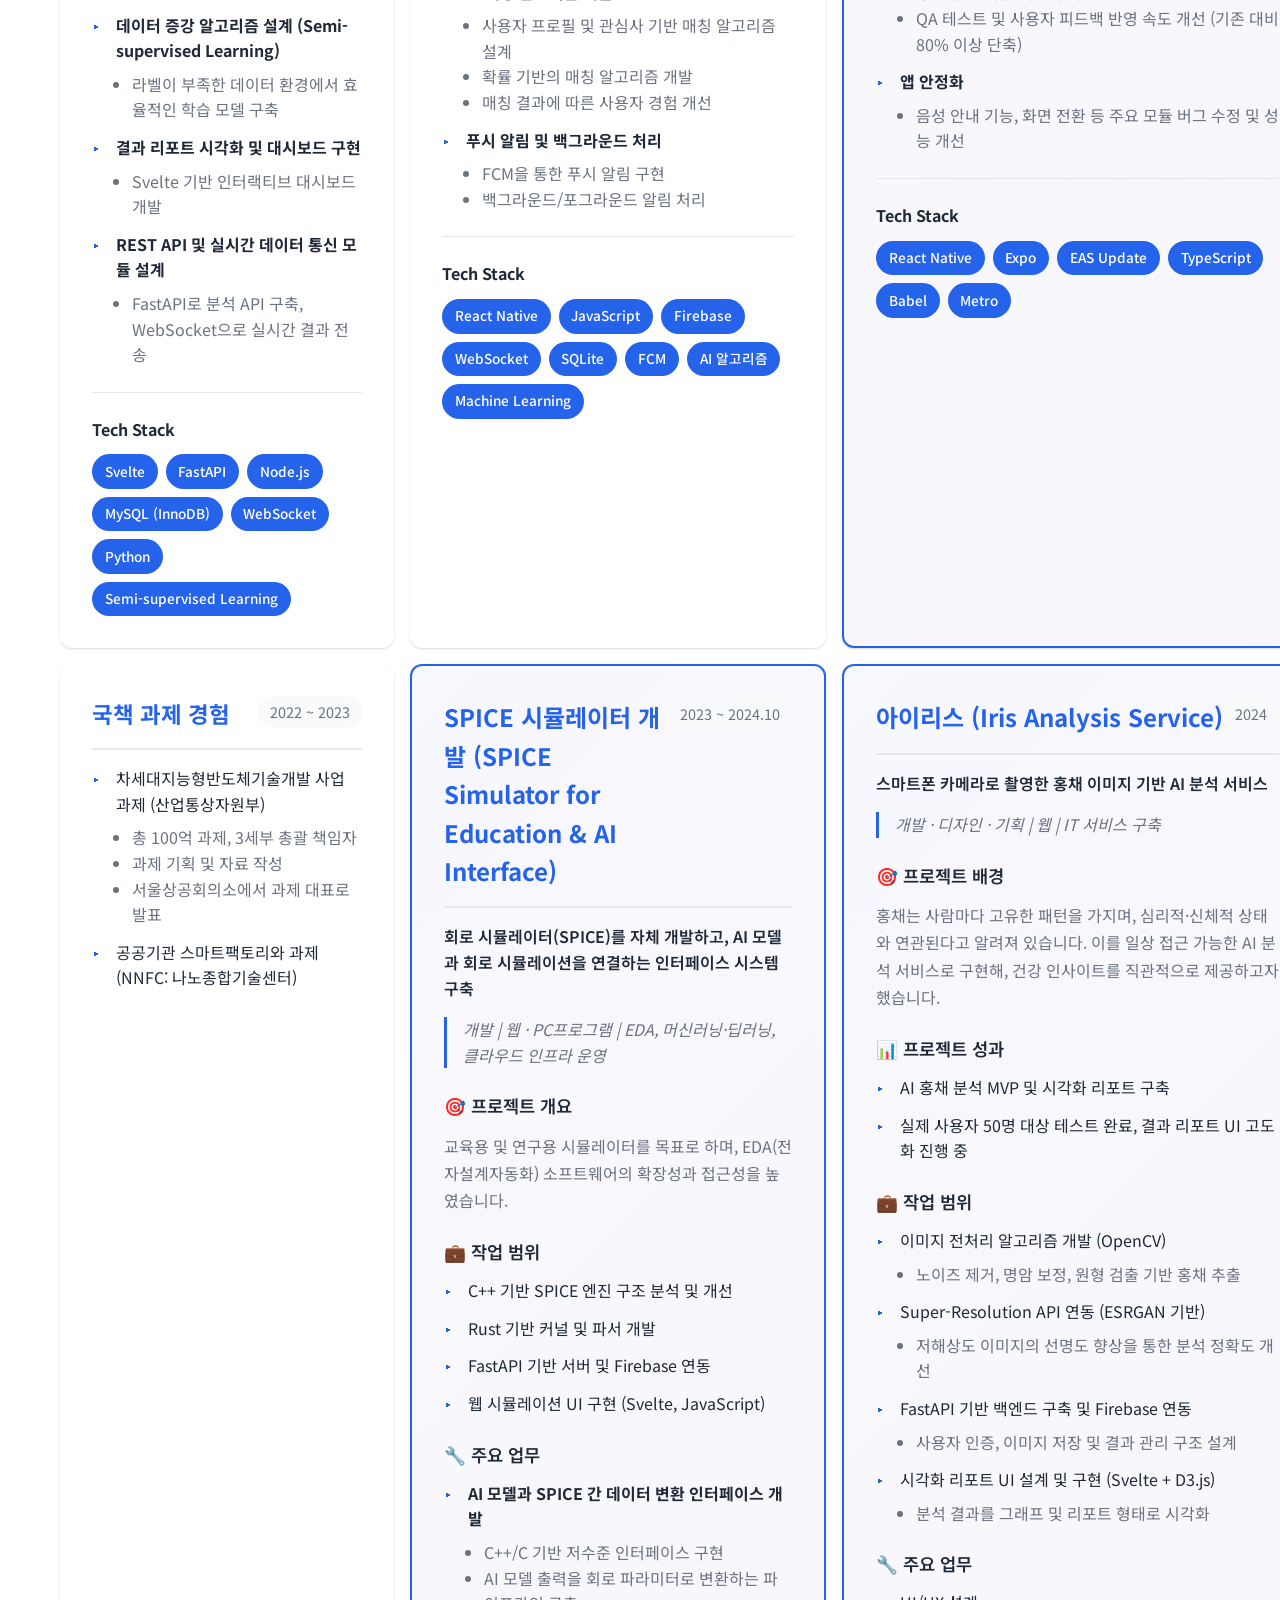
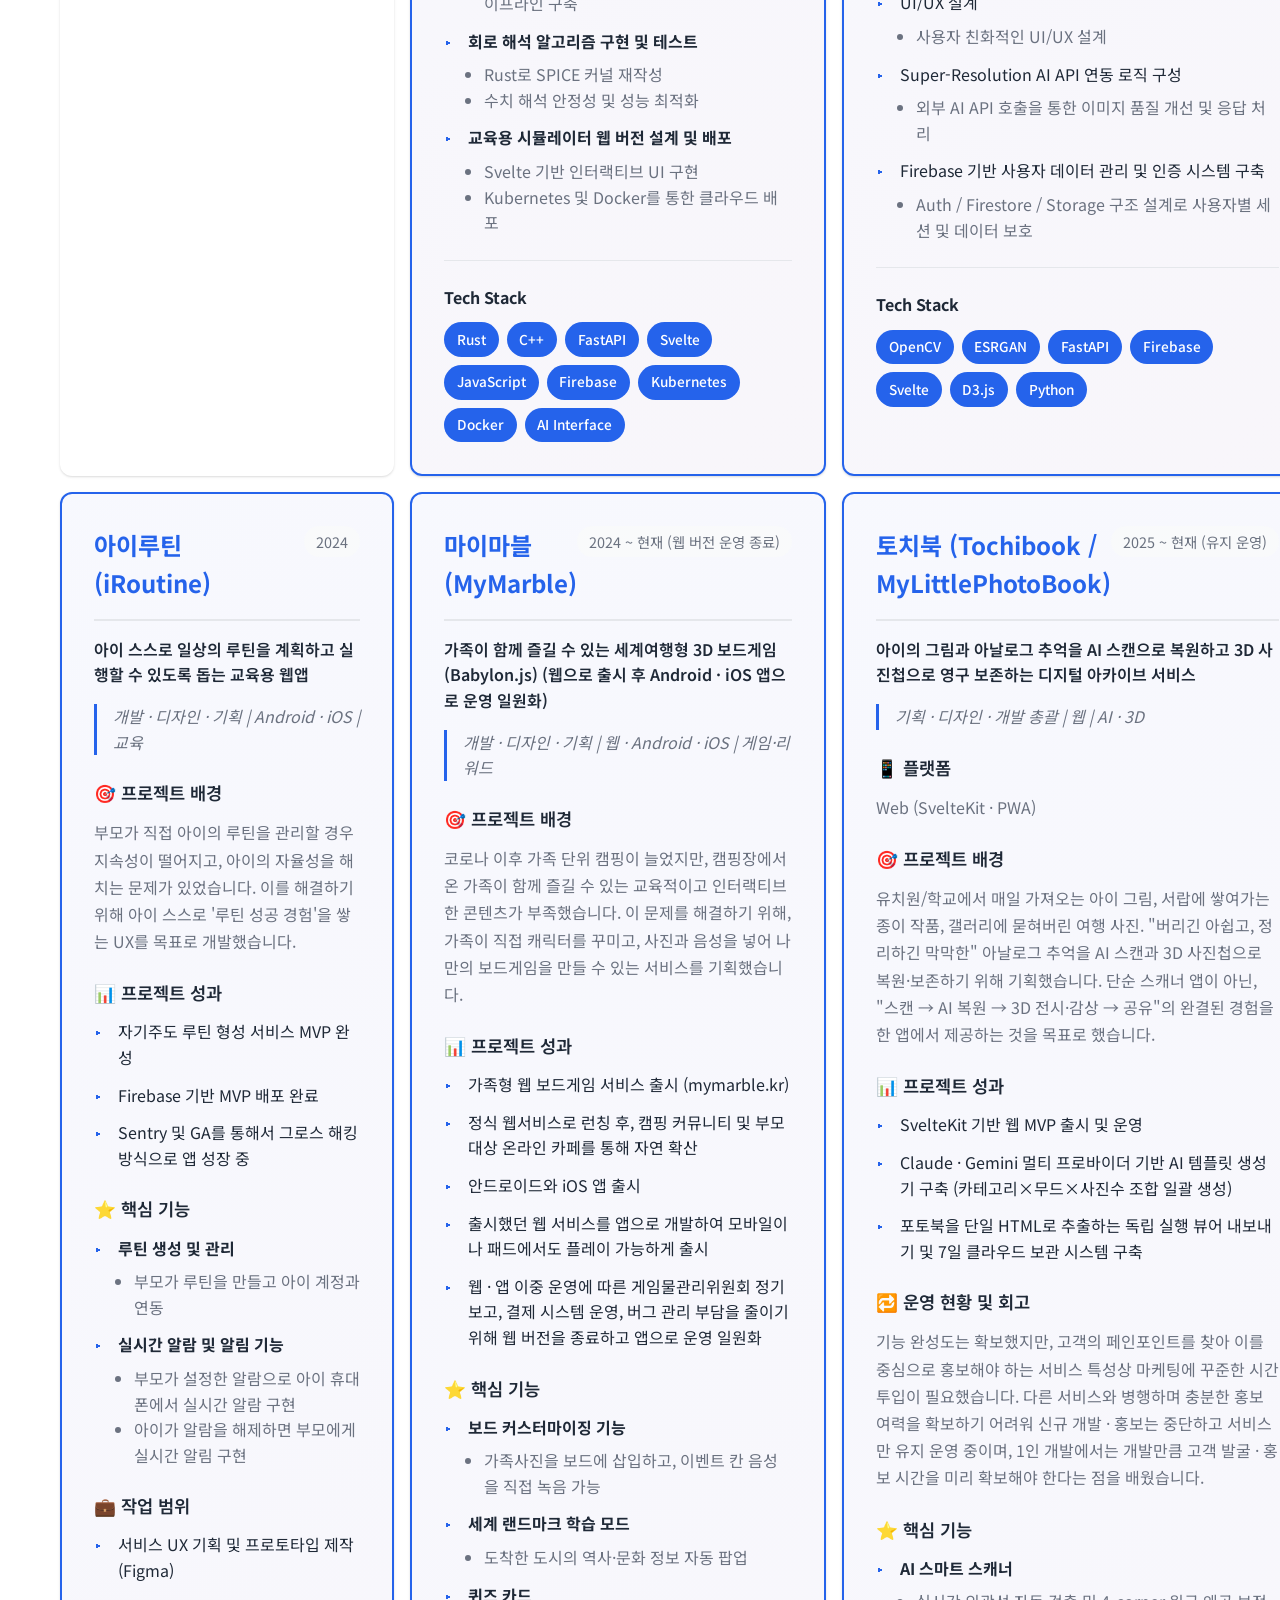
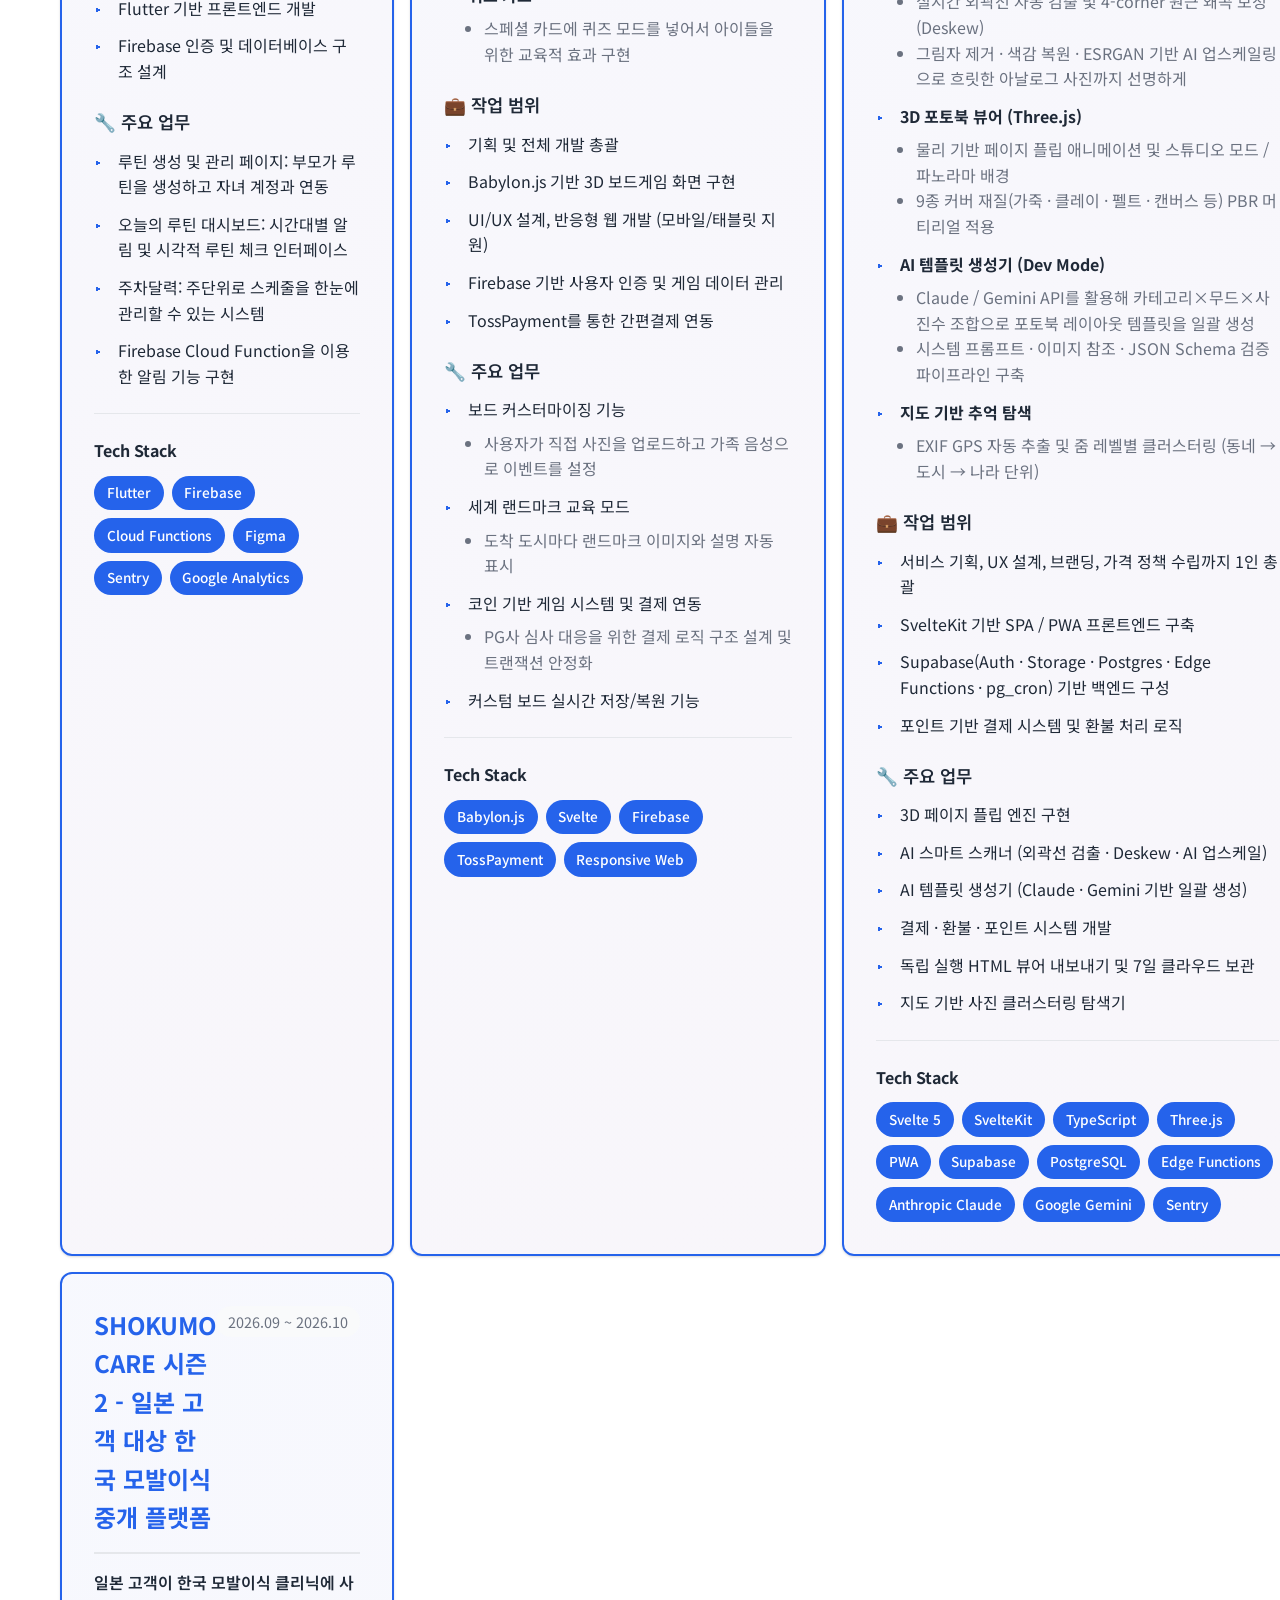
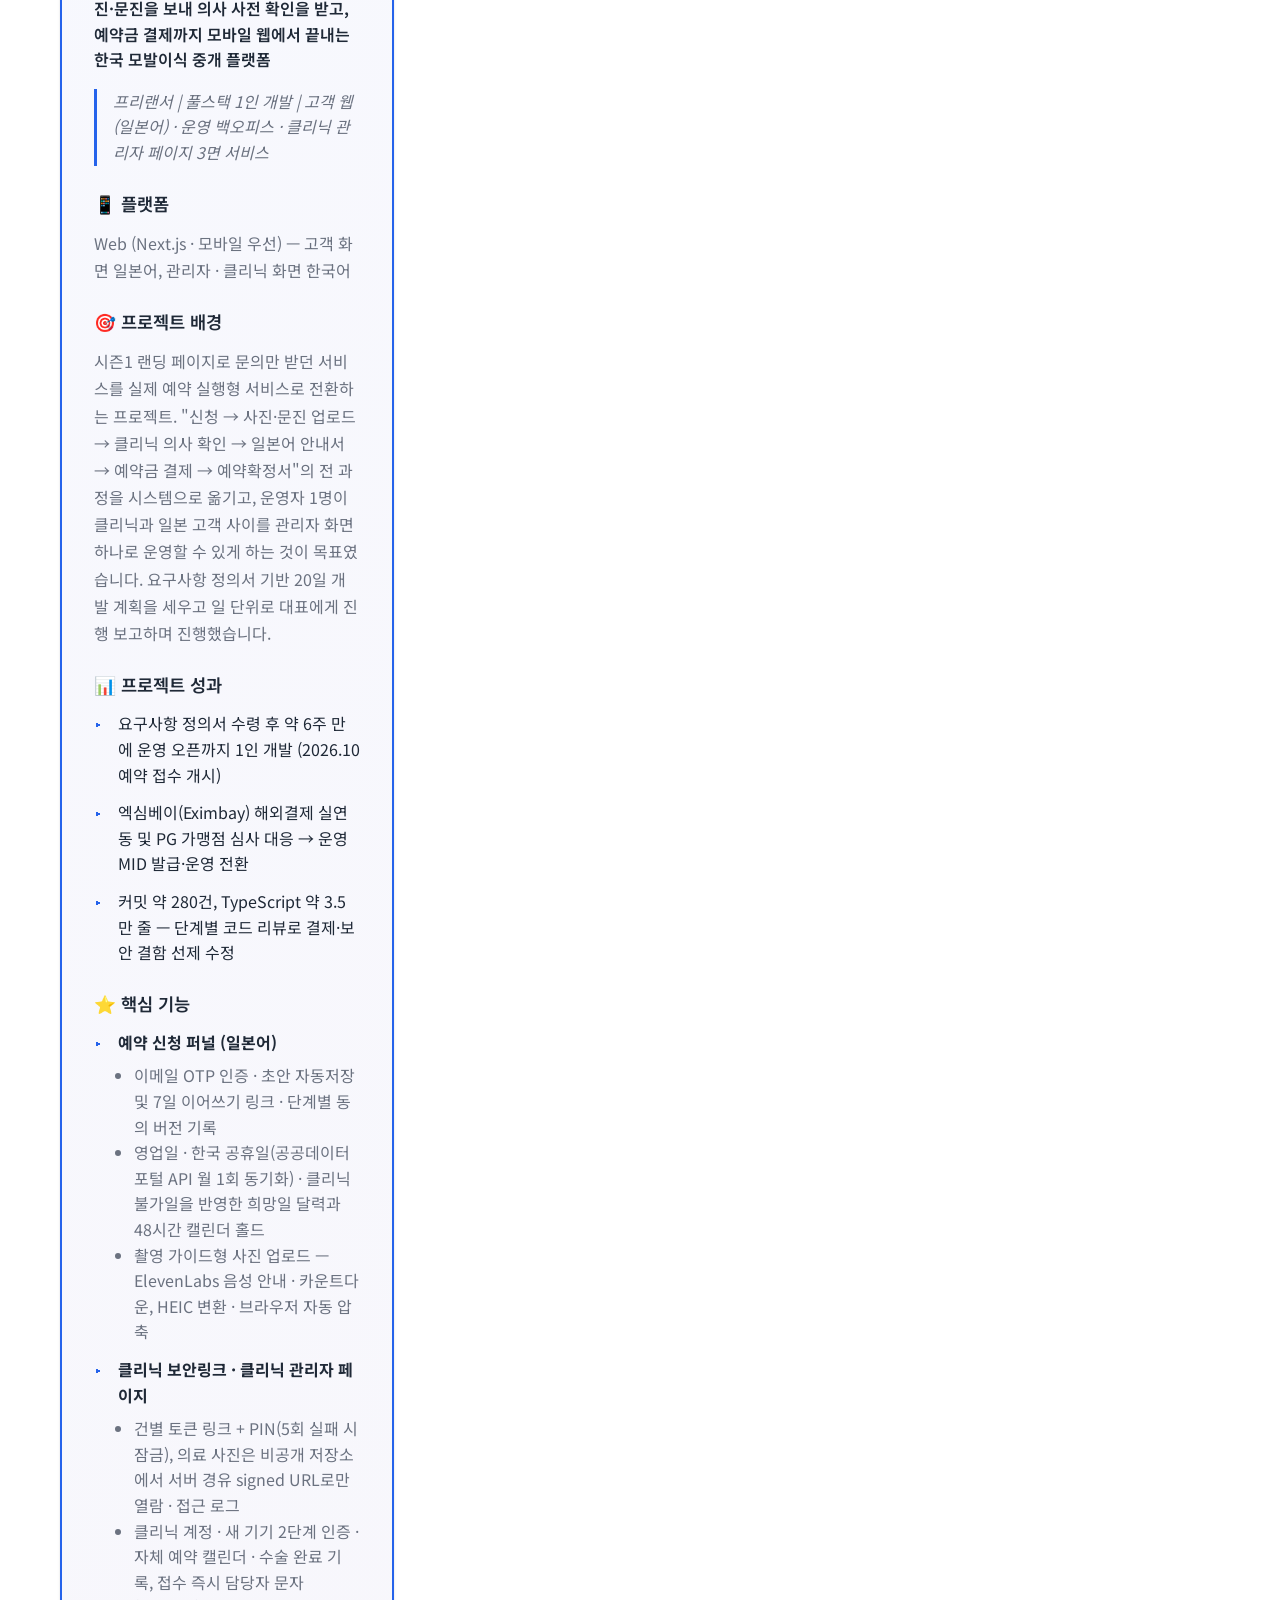
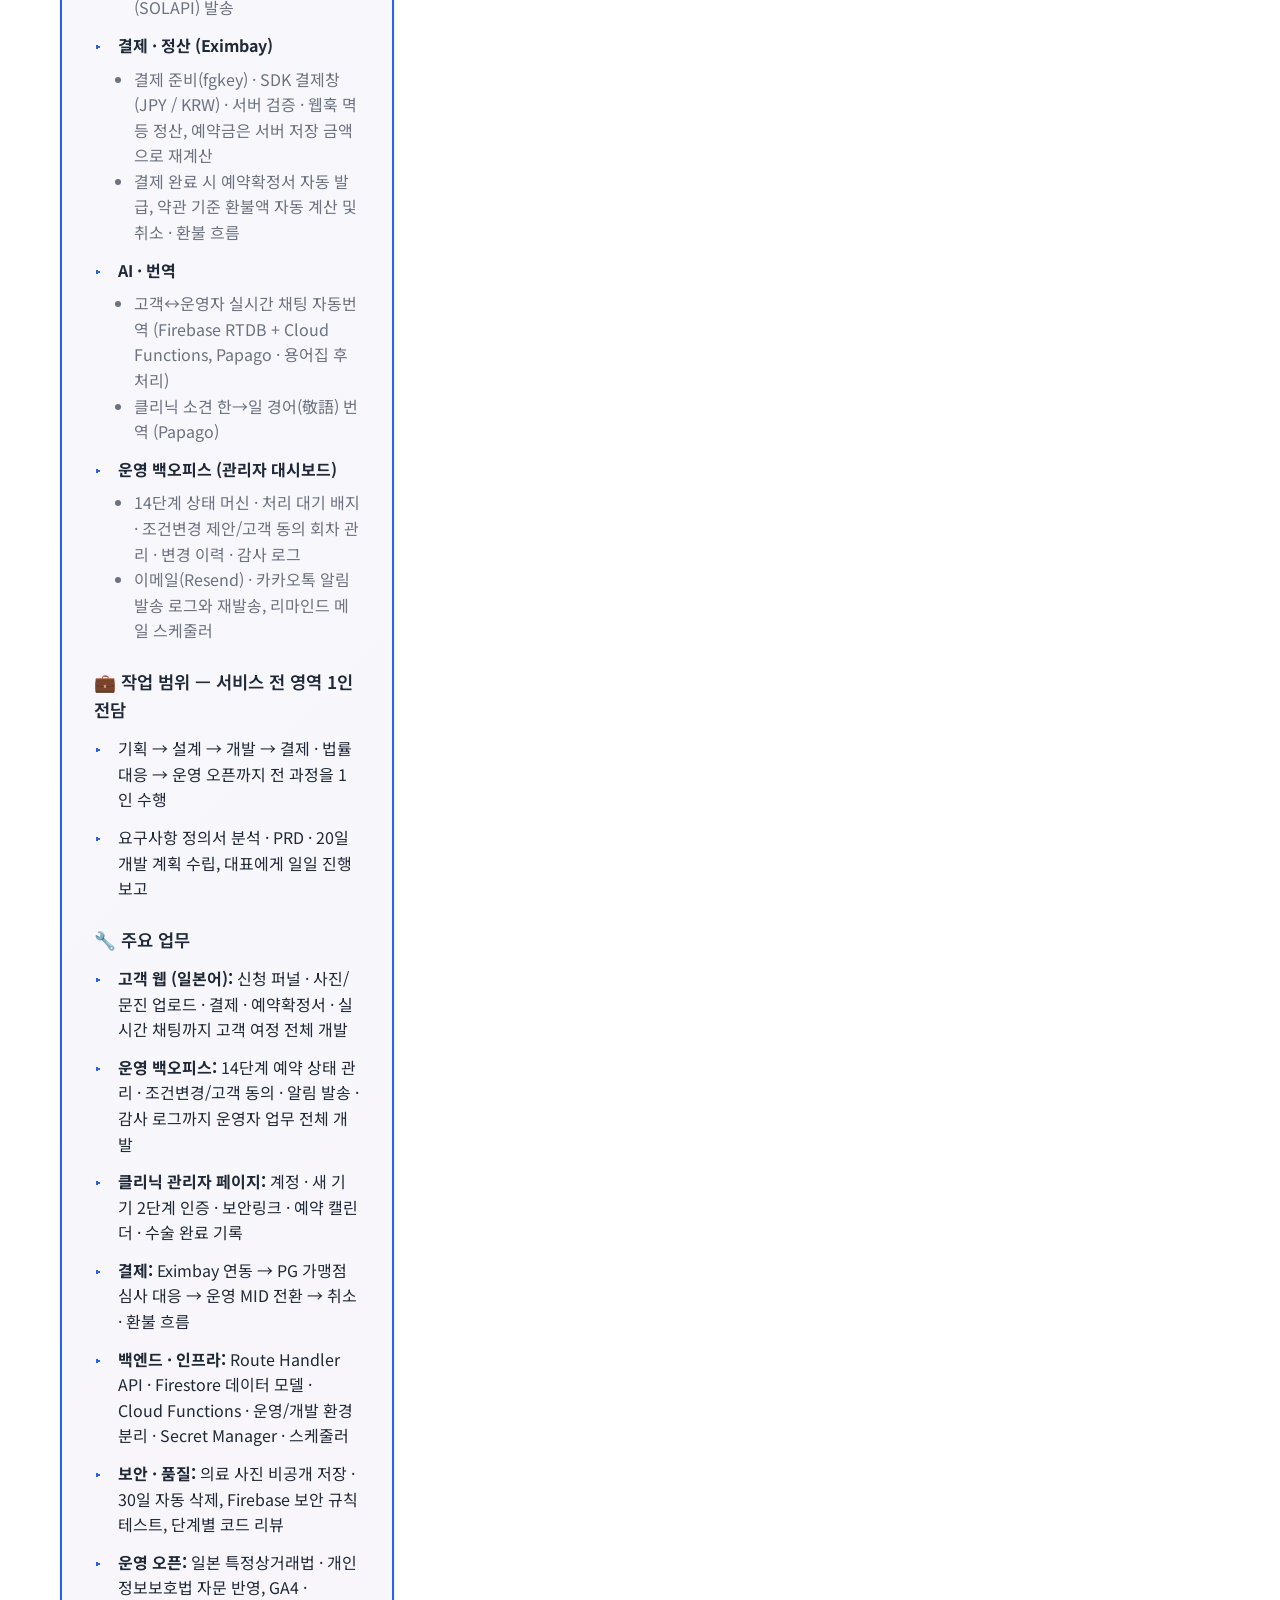
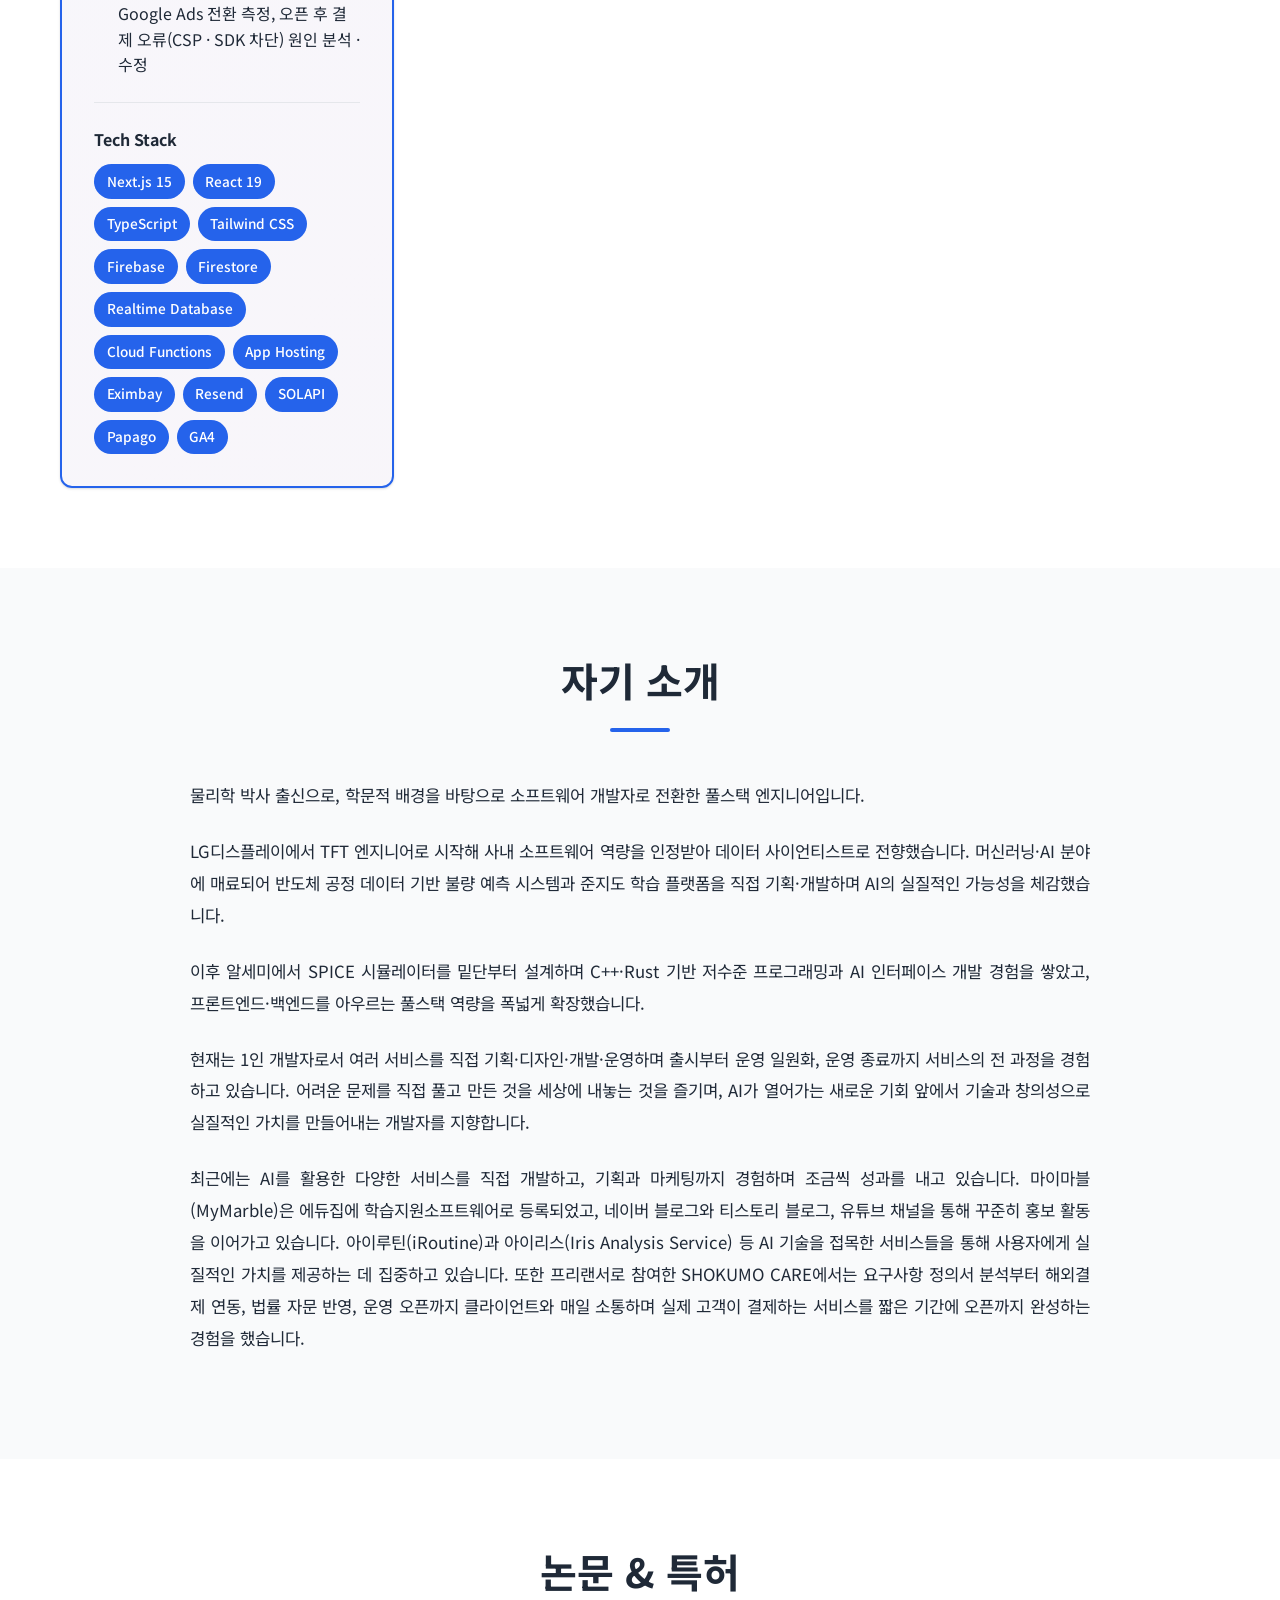
==== commit 6fcf221a: "docs: 마이마블·토치북 기술 스택 정정 - 마이마블: Babylon.js 3D 보드게임(Svelte)으로 정정, React·PWA·PortOne 제거 - 토치북: 현재 구현 기" ====
--- a/index.html
+++ b/index.html
@@ -117,9 +117,9 @@
                                 파이프라인 구축 (JSON Schema 검증 포함)
                             </li>
                             <li>
-                                <strong>3D 그래픽스:</strong> Three.js ·
-                                Babylon.js 기반 인터랙티브 3D 뷰어, PBR 머티리얼
-                                및 페이지 플립 애니메이션 구현
+                                <strong>3D 그래픽스:</strong> Babylon.js 기반 3D
+                                게임(마이마블) 개발, Three.js 기반 3D 포토북
+                                뷰어(토치북)의 PBR 머티리얼 및 페이지 플립 애니메이션 구현
                             </li>
                             <li>
                                 <strong>시스템 개발:</strong> SPICE 회로
@@ -228,8 +228,8 @@
                             <p class="timeline-period">2024.10 ~ 현재</p>
                             <p>
                                 마이마블 · 아이루틴 · 토치북 등 자체 서비스
-                                기획 · 디자인 · 개발 · 운영 총괄 (React ·
-                                Svelte · Three.js · Supabase · LLM 통합)
+                                기획 · 디자인 · 개발 · 운영 총괄 (Svelte ·
+                                Babylon.js · Three.js · Flutter · Supabase · LLM 통합)
                             </p>
                         </div>
                     </div>
@@ -1140,7 +1140,7 @@
                             <span class="project-period">2024 ~ 현재 (웹 버전 운영 종료)</span>
                         </div>
                         <p class="project-description">
-                            가족이 함께 즐길 수 있는 세계여행형 부루마블 게임
+                            가족이 함께 즐길 수 있는 세계여행형 3D 보드게임 (Babylon.js)
                             (웹으로 출시 후 Android · iOS 앱으로 운영 일원화)
                         </p>
                         <p class="project-subtitle">
@@ -1221,6 +1221,7 @@
                             <h4>💼 작업 범위</h4>
                             <ul class="project-details">
                                 <li>기획 및 전체 개발 총괄</li>
+                                <li>Babylon.js 기반 3D 보드게임 화면 구현</li>
                                 <li>
                                     UI/UX 설계, 반응형 웹 개발 (모바일/태블릿
                                     지원)
@@ -1230,7 +1231,7 @@
                                     관리
                                 </li>
                                 <li>
-                                    PortOne, TossPayment을 통한 간편결제 연동
+                                    TossPayment를 통한 간편결제 연동
                                 </li>
                             </ul>
                         </div>
@@ -1272,11 +1273,10 @@
                         <div class="tech-stack">
                             <h4>Tech Stack</h4>
                             <div class="tags">
-                                <span class="tag">React</span>
+                                <span class="tag">Babylon.js</span>
+                                <span class="tag">Svelte</span>
                                 <span class="tag">Firebase</span>
-                                <span class="tag">PortOne</span>
                                 <span class="tag">TossPayment</span>
-                                <span class="tag">PWA</span>
                                 <span class="tag">Responsive Web</span>
                             </div>
                         </div>
@@ -1364,7 +1364,7 @@
                                 </li>
                                 <li>
                                     <strong>
-                                        3D 포토북 뷰어 (Three.js · Babylon.js)
+                                        3D 포토북 뷰어 (Three.js)
                                     </strong>
                                     <ul>
                                         <li>
@@ -1451,7 +1451,6 @@
                                 <span class="tag">SvelteKit</span>
                                 <span class="tag">TypeScript</span>
                                 <span class="tag">Three.js</span>
-                                <span class="tag">Babylon.js</span>
                                 <span class="tag">PWA</span>
                                 <span class="tag">Supabase</span>
                                 <span class="tag">PostgreSQL</span>
